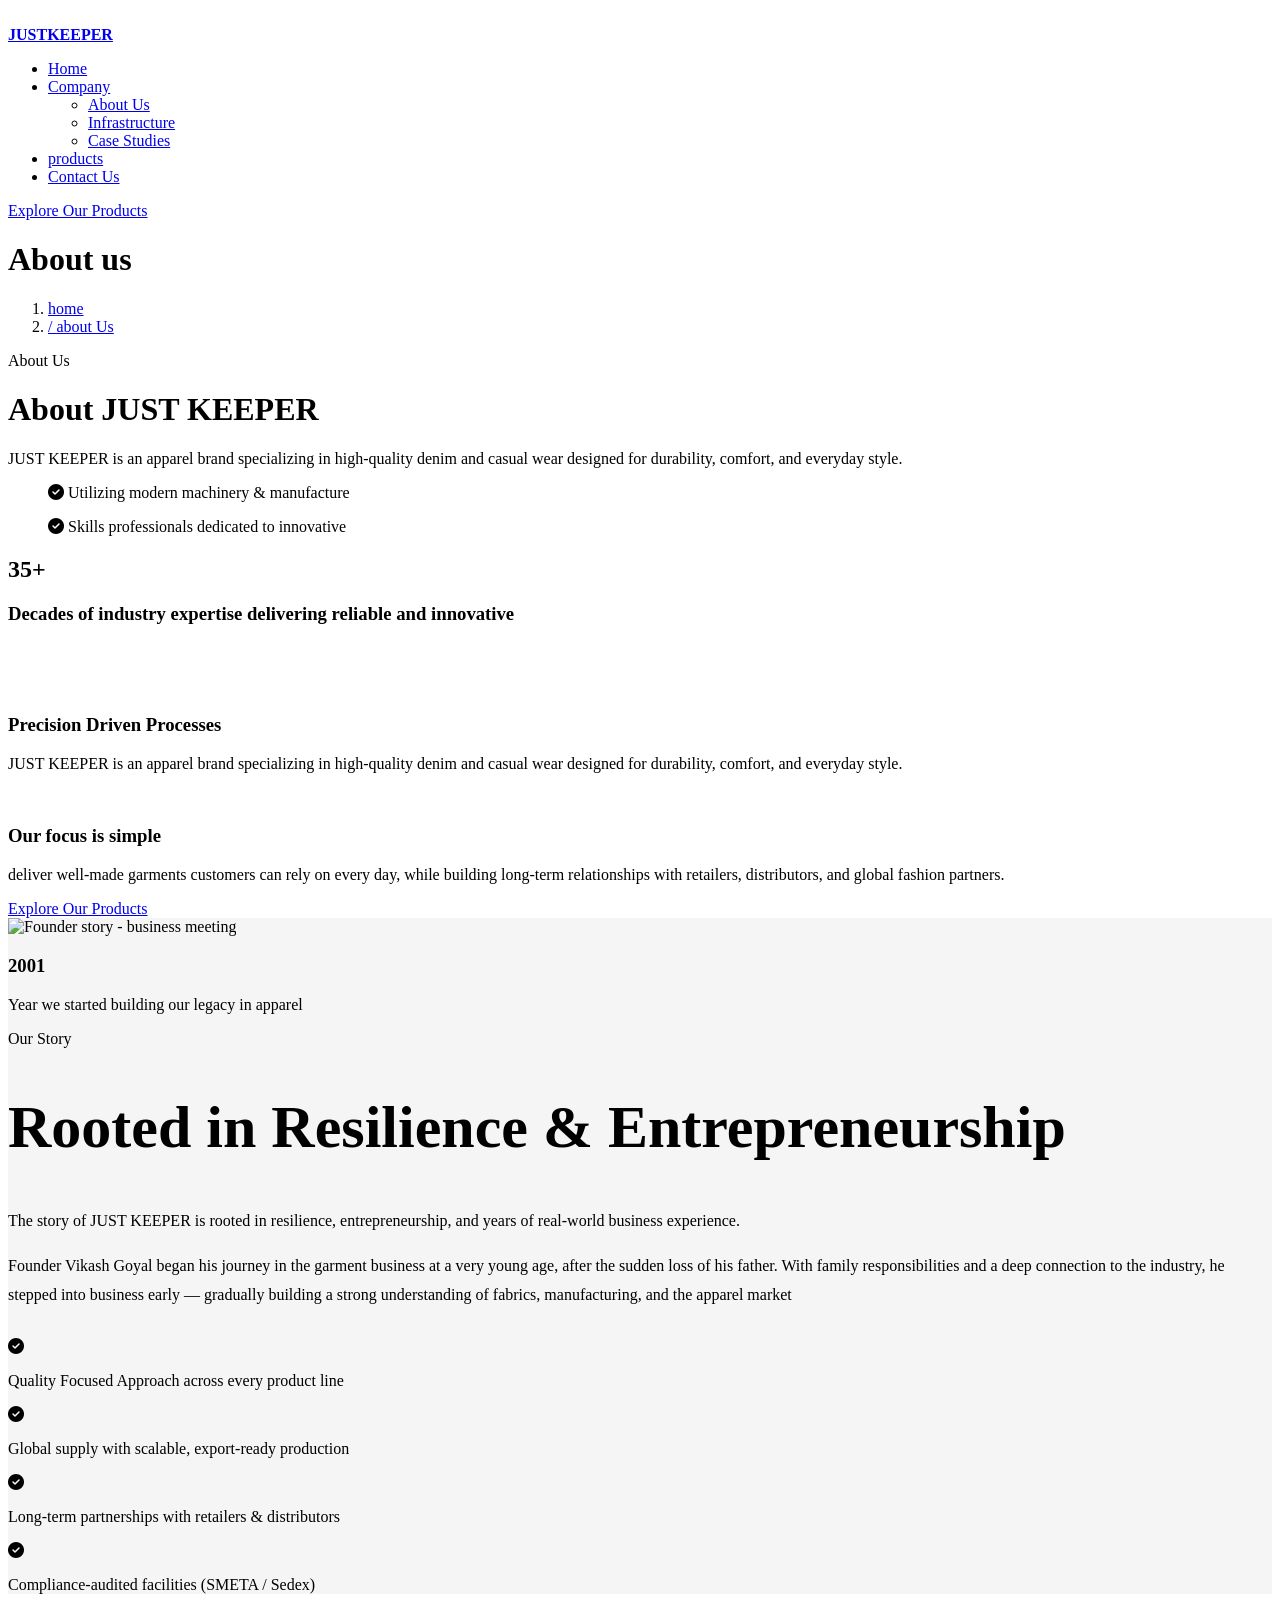
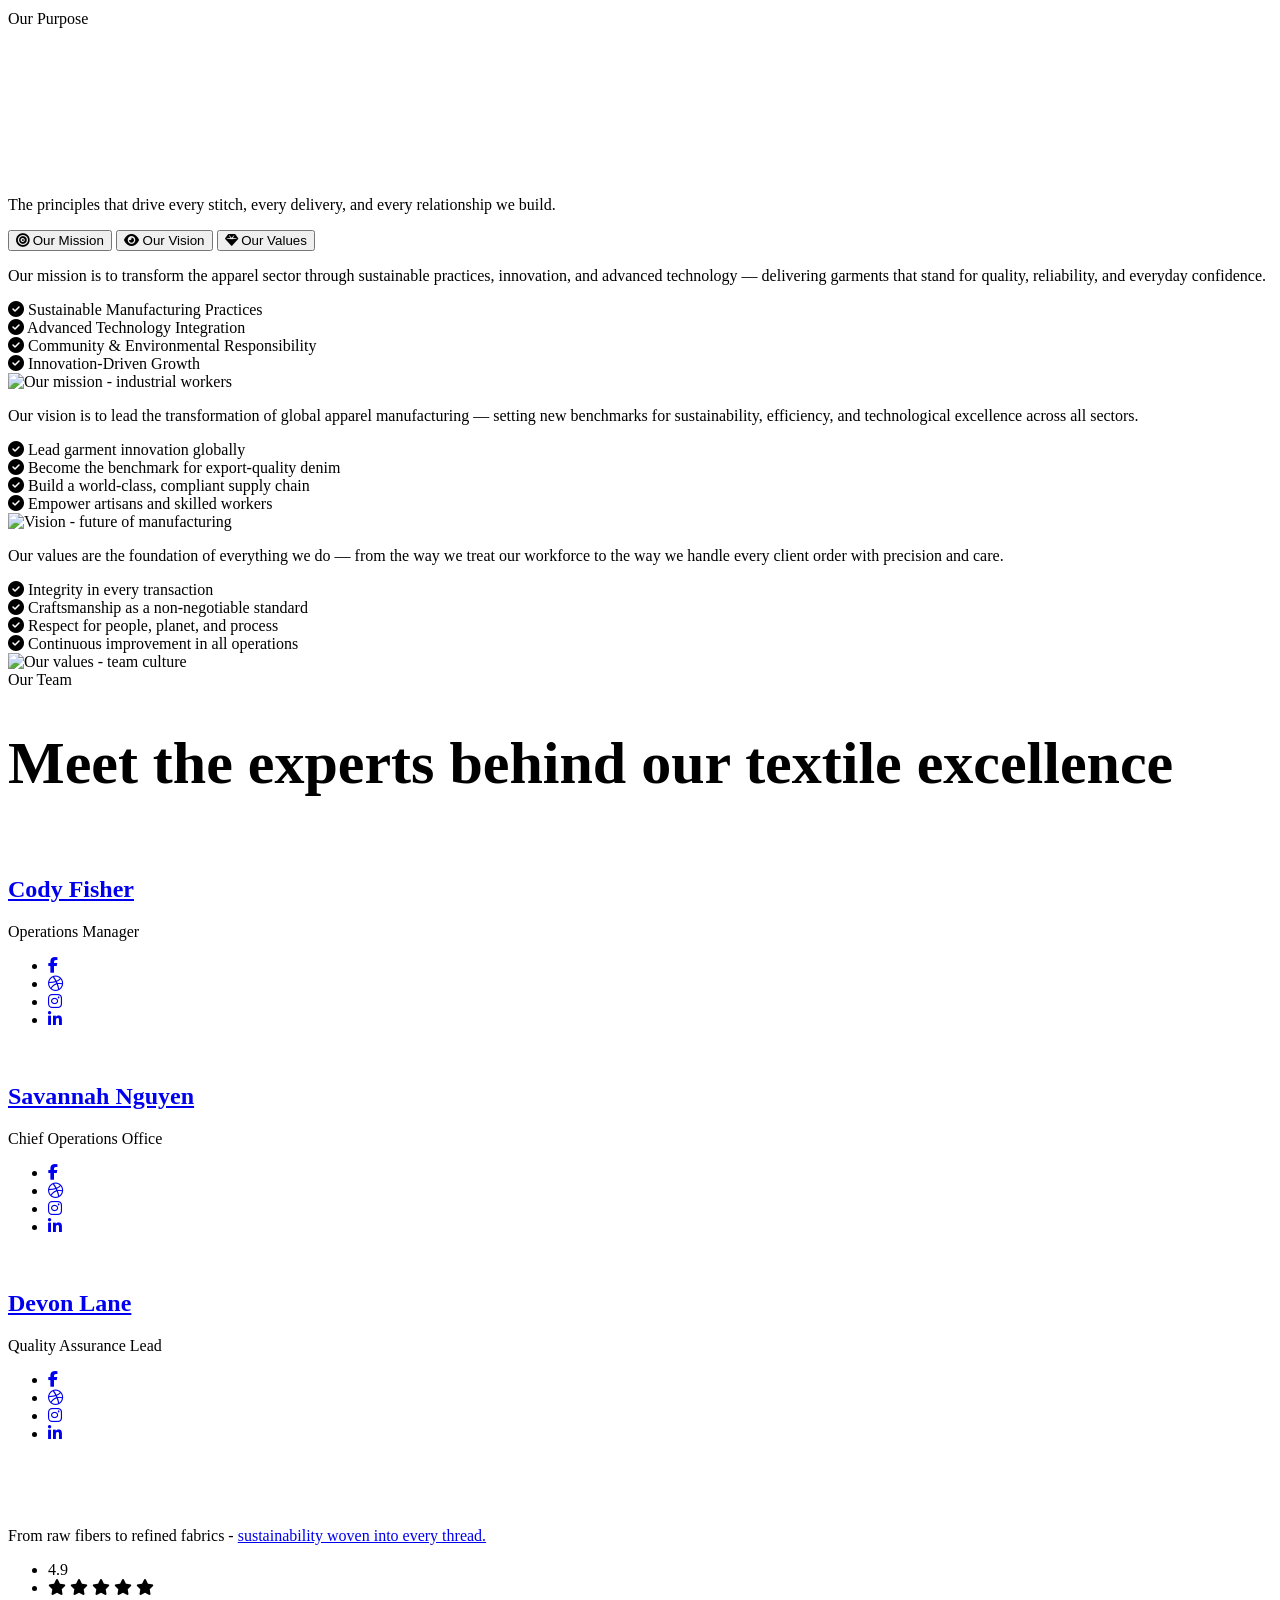
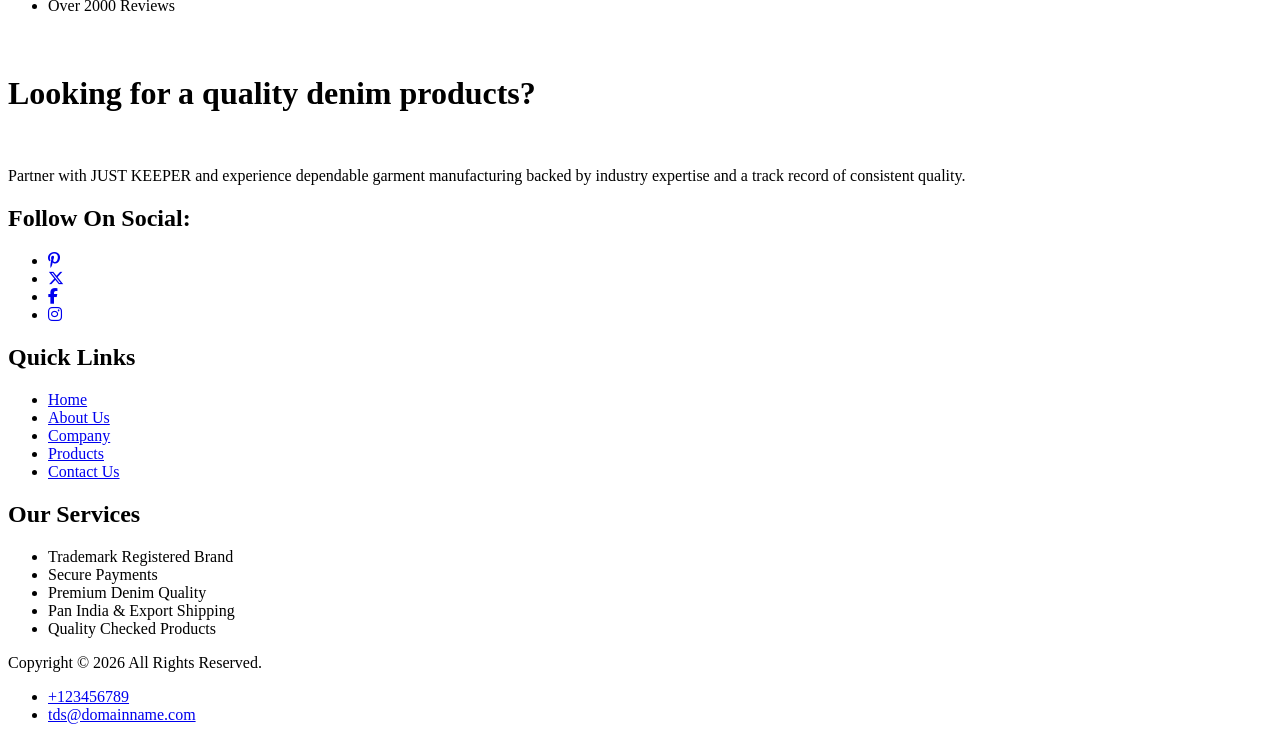
==== about.html @ b340dbbc "Add files via upload" ====
<!doctype html>
<html lang="zxx">
  <!-- Mirrored from html.awaikenthemes.com/yarnex/about.html by HTTrack Website Copier/3.x [XR&CO'2014], Sat, 06 Jun 2026 06:29:11 GMT -->
  <head>
    <!-- Meta -->
    <meta charset="utf-8" />
    <meta http-equiv="X-UA-Compatible" content="IE=edge" />
    <meta
      name="viewport"
      content="width=device-width, initial-scale=1.0, maximum-scale=1"
    />
    <meta name="description" content="" />
    <meta name="keywords" content="" />
    <meta name="author" content="Awaiken" />
    <!-- Page Title -->
    <title>Just Keeper - Clothing Manufracturing</title>
    <!-- Favicon Icon -->
    <link rel="shortcut icon" type="image/x-icon" href="images/favicon.png" />
    <!-- Google Fonts Css-->
    <link rel="preconnect" href="https://fonts.googleapis.com/" />
    <link rel="preconnect" href="https://fonts.gstatic.com/" crossorigin />
    <link
      href="https://fonts.googleapis.com/css2?family=Cal+Sans&amp;family=Poppins:ital,wght@0,100;0,200;0,300;0,400;0,500;0,600;0,700;0,800;0,900;1,100;1,200;1,300;1,400;1,500;1,600;1,700;1,800;1,900&amp;display=swap"
      rel="stylesheet"
    />
    <!-- Bootstrap Css -->
    <link href="css/bootstrap.min.css" rel="stylesheet" media="screen" />
    <!-- SlickNav Css -->
    <link href="css/slicknav.min.css" rel="stylesheet" />
    <!-- Swiper Css -->
    <link rel="stylesheet" href="css/swiper-bundle.min.css" />
    <!-- Font Awesome Icon Css-->
    <link href="css/all.min.css" rel="stylesheet" media="screen" />
    <!-- Animated Css -->
    <link href="css/animate.css" rel="stylesheet" />
    <!-- Magnific Popup Core Css File -->
    <link rel="stylesheet" href="css/magnific-popup.css" />
    <!-- Mouse Cursor Css File -->
    <link rel="stylesheet" href="css/mousecursor.css" />
    <!-- Main Custom Css -->
    <link href="css/custom.css" rel="stylesheet" media="screen" />

    <link
      rel="stylesheet"
      href="https://cdnjs.cloudflare.com/ajax/libs/font-awesome/6.5.1/css/all.min.css"
    />
  </head>
  <body>
    <!-- Preloader Start -->
    <div class="preloader">
      <div class="loading-container">
        <div class="loading"></div>
        <div id="loading-icon"><img src="images/loader.svg" alt="" /></div>
      </div>
    </div>
    <!-- Preloader End -->

    <!-- Header Start -->
    <header class="main-header">
      <div class="header-sticky">
        <nav class="navbar navbar-expand-lg">
          <div class="container">
            <a class="navbar-brand" href="index.html">
              <span class="text-white font-bold" style="font-weight: 600"
                >JUSTKEEPER</span
              >
            </a>

            <div class="collapse navbar-collapse main-menu">
              <div class="nav-menu-wrapper">
                <ul class="navbar-nav mr-auto" id="menu">
                  <li class="nav-item">
                    <a class="nav-link" href="index.html">Home</a>
                  </li>

                  <li class="nav-item submenu">
                    <a class="nav-link" href="#">Company</a>
                    <ul>
                      <li class="nav-item">
                        <a class="nav-link active" href="about.html"
                          >About Us</a
                        >
                      </li>
                      <li class="nav-item">
                        <a class="nav-link" href="infrastructure.html"
                          >Infrastructure</a
                        >
                      </li>
                      <li class="nav-item">
                        <a class="nav-link" href="case-studies.html"
                          >Case Studies</a
                        >
                      </li>
                    </ul>
                  </li>

                  <li class="nav-item">
                    <a class="nav-link" href="products.html">products</a>
                  </li>
                  <li class="nav-item">
                    <a class="nav-link" href="contact.html">Contact Us</a>
                  </li>
                </ul>
              </div>

              <div class="header-btn">
                <a href="contact.html" class="btn-slide-left-right"
                  >Explore Our Products</a
                >
              </div>
            </div>
            <div class="navbar-toggle"></div>
          </div>
        </nav>
        <div class="responsive-menu"></div>
      </div>
    </header>
    <!-- Header End -->

    <!-- Page Header Section Start -->
    <div class="page-header parallaxie">
      <div class="container">
        <div class="row">
          <div class="col-lg-12">
            <!-- Page Header Box Start -->
            <div class="page-header-box">
              <h1 class="text-anime-style-3" data-cursor="-opaque">About us</h1>
              <nav class="wow fadeInUp">
                <ol class="breadcrumb">
                  <li class="breadcrumb-item"><a href="index.html">home</a></li>
                  <li class="breadcrumb-item">
                    <a href="about.html"> / about Us</a>
                  </li>
                  <!-- <li class="breadcrumb-item " >about us</li> -->
                </ol>
              </nav>
            </div>
            <!-- Page Header Box End -->
          </div>
        </div>
      </div>
    </div>
    <!-- Page Header Section End -->

    <!-- About Us Section Start -->
    <div class="about-section">
      <div class="container">
        <div class="row section-row">
          <div class="col-lg-12">
            <!-- Section Title Start -->
            <div class="section-title section-title-center">
              <span
                class="section-sub-title wow fadeInUp"
                style="visibility: visible; animation-name: fadeInUp"
                >About Us</span
              >
              <h1 class="text-anime-style-3" data-cursor="-opaque">
                About JUST KEEPER
              </h1>
            </div>
            <!-- Section Title End -->
          </div>
        </div>

        <div class="row">
          <div class="col-lg-12">
            <!-- About Us Item List Start -->
            <div class="about-grid-wrapper">
              <!-- About Us Item Start -->
              <div class="about-left-col">
                <!-- About Us Item Content Start -->
                <div
                  class="about-text-block wow fadeInUp"
                  style="visibility: visible; animation-name: fadeInUp"
                >
                  <p>
                    JUST KEEPER is an apparel brand specializing in high-quality
                    denim and casual wear designed for durability, comfort, and
                    everyday style.
                  </p>
                  <ul>
                    <p>
                      <i class="fa-solid fa-circle-check abt-check-icon"></i>
                      Utilizing modern machinery &amp; manufacture
                    </p>
                    <p>
                      <i class="fa-solid fa-circle-check abt-check-icon"></i>
                      Skills professionals dedicated to innovative
                    </p>
                  </ul>
                </div>
                <!-- About Us Item Content End -->

                <!-- About Us Counter Box Start -->
                <div
                  class="about-stat-box wow fadeInUp"
                  data-wow-delay="0.2s"
                  style="
                    visibility: visible;
                    animation-delay: 0.2s;
                    animation-name: fadeInUp;
                  "
                >
                  <h2><span class="counter">35</span>+</h2>
                  <h3>
                    Decades of industry expertise delivering reliable and
                    innovative
                  </h3>
                </div>
                <!-- About Us Counter Box End -->
              </div>
              <!-- About Us Item End -->

              <!-- About Us Image Box Start -->
              <div
                class="about-media-box wow fadeInUp"
                style="visibility: visible; animation-name: fadeInUp"
              >
                <!-- About Us Image Start -->
                <div class="about-media-image">
                  <figure>
                    <img src="images/testimonial-image-5.jpg" alt="" />
                  </figure>
                </div>
                <!-- About Us Image End -->

                <!-- Watch Video Circle Start -->
                <!-- <div class="about-play-btn">
                                <a href="https://www.youtube.com/watch?v=Y-x0efG1seA" class="popup-video bg-effect" data-cursor-text="Play">
                                    <img src="images/watch-video-circle.svg" alt="">
                                </a>
                            </div> -->
                <!-- Watch Video Circle End -->
              </div>
              <!-- About Us Image Box End -->

              <!-- About Us Info Box Start -->
              <div class="about-right-col">
                <!-- About Us Info Item List Start -->
                <div class="about-features-list">
                  <!-- About Us Info Item Start -->
                  <div
                    class="about-feature-item wow fadeInUp"
                    style="visibility: visible; animation-name: fadeInUp"
                  >
                    <div class="icon-box">
                      <img
                        src="images/icon-why-choose-item-1-gold.svg"
                        alt=""
                      />
                    </div>
                    <div class="about-feature-content">
                      <h3>Precision Driven Processes</h3>
                      <p>
                        JUST KEEPER is an apparel brand specializing in
                        high-quality denim and casual wear designed for
                        durability, comfort, and everyday style.
                      </p>
                    </div>
                  </div>
                  <!-- About Us Info Item End -->

                  <!-- About Us Info Item Start -->
                  <div
                    class="about-feature-item wow fadeInUp"
                    data-wow-delay="0.2s"
                    style="
                      visibility: visible;
                      animation-delay: 0.2s;
                      animation-name: fadeInUp;
                    "
                  >
                    <div class="icon-box">
                      <img src="images/icon-achievement-4-prime.svg" alt="" />
                    </div>
                    <div class="about-feature-content">
                      <h3>Our focus is simple</h3>
                      <p>
                        deliver well-made garments customers can rely on every
                        day, while building long-term relationships with
                        retailers, distributors, and global fashion partners.
                      </p>
                    </div>
                  </div>
                  <!-- About Us Info Item End -->
                </div>
                <!-- About Us Info Item List End -->

                <!-- About Us Btn Start -->
                <div class="about-info-box-btn-prime">
                  <a href="about.html" class="btn-slide-left-right"
                    >Explore Our Products</a
                  >
                </div>
                <!-- About Us Btn End -->
              </div>
              <!-- About Us Info Box End -->
            </div>
            <!-- About Us Item List End -->
          </div>
        </div>
      </div>
    </div>

    <!-- About Us Section End -->
    <!-- ─── OUR STORY ─── -->
    <section class="abt-section" style="background: #f5f5f5">
      <div class="container">
        <div class="row align-items-center g-5">
          <div class="col-lg-5 abt-reveal">
            <div class="abt-story-image">
              <img
                src="https://images.unsplash.com/photo-1521737604893-d14cc237f11d?w=800&q=80"
                alt="Founder story - business meeting"
              />
              <div class="abt-story-badge">
                <h3>2001</h3>
                <p>Year we started building our legacy in apparel</p>
              </div>
            </div>
          </div>
          <div class="col-lg-7 abt-reveal abt-reveal-d2">
            <span class="abt-section-tag">Our Story</span>
            <!-- <h2 class="abt-section-title">Rooted in Resilience &amp; Entrepreneurship</h2> -->
            <h1
              class="text-anime-style-3"
              data-cursor="-opaque"
              style="font-size: 60px; line-height: 1em"
            >
              Rooted in Resilience &amp; Entrepreneurship
            </h1>
            <p
              style="
                font-size: 16px;
                color: var(--text-color);
                line-height: 1.8;
                margin-bottom: 12px;
                margin-top: 10px;
              "
            >
              The story of JUST KEEPER is rooted in resilience,
              entrepreneurship, and years of real-world business experience.
            </p>
            <p
              style="
                font-size: 16px;
                color: var(--text-color);
                line-height: 1.8;
                margin-bottom: 28px;
              "
            >
              Founder Vikash Goyal began his journey in the garment business at
              a very young age, after the sudden loss of his father. With family
              responsibilities and a deep connection to the industry, he stepped
              into business early — gradually building a strong understanding of
              fabrics, manufacturing, and the apparel market
            </p>
            <div class="row g-1">
              <div class="col-md-12">
                <div class="abt-check">
                  <i class="fa-solid fa-circle-check abt-check-icon"></i>
                  <p class="abt-check-text">
                    Quality Focused Approach across every product line
                  </p>
                </div>
              </div>
              <div class="col-md-12">
                <div class="abt-check">
                  <i class="fa-solid fa-circle-check abt-check-icon"></i>
                  <p class="abt-check-text">
                    Global supply with scalable, export-ready production
                  </p>
                </div>
              </div>
              <div class="col-md-12">
                <div class="abt-check">
                  <i class="fa-solid fa-circle-check abt-check-icon"></i>
                  <p class="abt-check-text">
                    Long-term partnerships with retailers &amp; distributors
                  </p>
                </div>
              </div>
              <div class="col-md-12">
                <div class="abt-check">
                  <i class="fa-solid fa-circle-check abt-check-icon"></i>
                  <p class="abt-check-text">
                    Compliance-audited facilities (SMETA / Sedex)
                  </p>
                </div>
              </div>
            </div>
          </div>
        </div>
      </div>
    </section>
    <!-- Our Approach Section Start -->

    <!-- <div class="oa-section">
    
        <div class="oa-hero">
            <div class="container">
             <div class="oa-hero-left">
                <div class="section-title">
                <span class="section-sub-title wow fadeInUp" style="visibility: visible; animation-name: fadeInUp; color: var(--white-color);
                    border-color: var(--dark-divider-color);">About Industries</span>
                </div>
                <div class="heroo-title" style="display: flex; justify-content: space-between;">
                    <h2 class="oa-hero-title">
                    Empowering sustainable
                    <strong>growth in industry</strong>
                    </h2>   
                    <div class="abt-industries" style="width: 500px;">
                    <p class="oa-hero-desc" >
                    We provide a wide range of services tailored to meet the unique needs of modern industries.From precision manufacturing and advanced automation to custom product design and efficient logistics.
                    </p>
                    <div class="about-info-box-btn-prime">
                            <a href="about.html" class="btn-slide-left-right">Explore Our Products</a>
                    </div>
                    </div>
                </div>
            </div>
            </div>
             </div>

  <div class="container">
  <div class="oa-tabs-wrap">
    <div class="oa-tab-nav" role="tablist">
      <button class="oa-tab-btn oa-active" data-tab="mission" role="tab" aria-selected="true">
        <svg class="oa-tab-icon" viewBox="0 0 40 40" fill="none" xmlns="http://www.w3.org/2000/svg">
          <path fill-rule="evenodd" clip-rule="evenodd" d="M38.1417 28.5714C38.694 28.5714 39.1417 29.0191 39.1417 29.5714V35.2857C39.1417 36.3087 38.7354 37.2898 38.012 38.0131C37.2887 38.7365 36.3076 39.1428 35.2846 39.1428H29.5703C29.018 39.1428 28.5703 38.6951 28.5703 38.1428C28.5703 37.5906 29.018 37.1428 29.5703 37.1428H35.2846C35.7771 37.1428 36.2495 36.9472 36.5978 36.5989C36.9461 36.2506 37.1417 35.7782 37.1417 35.2857V29.5714C37.1417 29.0191 37.5895 28.5714 38.1417 28.5714Z" fill="#333"/>
          <path fill-rule="evenodd" clip-rule="evenodd" d="M28.5703 1C28.5703 0.447715 29.018 0 29.5703 0H35.2846C36.3076 0 37.2887 0.406377 38.012 1.12973C38.7354 1.85309 39.1417 2.83416 39.1417 3.85714V9.57143C39.1417 10.1237 38.694 10.5714 38.1417 10.5714C37.5895 10.5714 37.1417 10.1237 37.1417 9.57143V3.85714C37.1417 3.3646 36.9461 2.89223 36.5978 2.54394C36.2495 2.19566 35.7771 2 35.2846 2H29.5703C29.018 2 28.5703 1.55228 28.5703 1Z" fill="#333"/>
          <path fill-rule="evenodd" clip-rule="evenodd" d="M3.85714 2C3.3646 2 2.89223 2.19566 2.54394 2.54394C2.19566 2.89223 2 3.3646 2 3.85714V9.57143C2 10.1237 1.55228 10.5714 1 10.5714C0.447715 10.5714 0 10.1237 0 9.57143V3.85714C0 2.83416 0.406376 1.85309 1.12973 1.12973C1.85309 0.406376 2.83416 0 3.85714 0H9.57143C10.1237 0 10.5714 0.447715 10.5714 1C10.5714 1.55228 10.1237 2 9.57143 2H3.85714Z" fill="#333"/>
          <path fill-rule="evenodd" clip-rule="evenodd" d="M1 28.5714C1.55228 28.5714 2 29.0191 2 29.5714V35.2857C2 35.7782 2.19566 36.2506 2.54394 36.5989C2.89223 36.9472 3.3646 37.1428 3.85714 37.1428H9.57143C10.1237 37.1428 10.5714 37.5906 10.5714 38.1428C10.5714 38.6951 10.1237 39.1428 9.57143 39.1428H3.85714C2.83416 39.1428 1.85309 38.7365 1.12973 38.0131C0.406377 37.2898 0 36.3087 0 35.2857V29.5714C0 29.0191 0.447715 28.5714 1 28.5714Z" fill="#333"/>
          <path fill-rule="evenodd" clip-rule="evenodd" d="M7.945 19.571C8.092 19.768 8.277 20.009 8.498 20.283C9.123 21.06 10.028 22.093 11.143 23.122C13.409 25.214 16.385 27.143 19.572 27.143C22.759 27.143 25.735 25.214 28.001 23.122C29.117 22.093 30.021 21.06 30.646 20.283C30.867 20.009 31.052 19.768 31.199 19.571C31.052 19.375 30.867 19.134 30.646 18.86C30.021 18.083 29.117 17.05 28.001 16.021C25.735 13.929 22.759 12 19.572 12C16.385 12 13.409 13.929 11.143 16.021C10.028 17.05 9.123 18.083 8.498 18.86C8.277 19.134 8.092 19.375 7.945 19.571ZM19.571 19.143C19.335 19.143 19.143 19.335 19.143 19.571C19.143 19.808 19.335 20 19.571 20C19.808 20 20 19.808 20 19.571C20 19.335 19.808 19.143 19.571 19.143ZM17.143 19.571C17.143 18.23 18.23 17.143 19.571 17.143C20.912 17.143 22 18.23 22 19.571C22 20.913 20.912 22 19.571 22C18.23 22 17.143 20.913 17.143 19.571Z" fill="#FF9900"/>
        </svg>
        <span style="font-size: 25px;">Our Mision</span>
      </button>
      <button class="oa-tab-btn" data-tab="vision" role="tab" aria-selected="false">
        <svg class="oa-tab-icon" viewBox="0 0 40 40" fill="none" xmlns="http://www.w3.org/2000/svg">
          <path fill-rule="evenodd" clip-rule="evenodd" d="M9.287 2.429C5.5 2.429 2.43 5.499 2.43 9.286C2.43 13.073 5.5 16.143 9.287 16.143C13.074 16.143 16.144 13.073 16.144 9.286C16.144 5.499 13.074 2.429 9.287 2.429ZM0.43 9.286C0.43 4.394 4.395 0.429 9.287 0.429C14.179 0.429 18.144 4.394 18.144 9.286C18.144 14.177 14.179 18.143 9.287 18.143C4.395 18.143 0.43 14.177 0.43 9.286Z" fill="#FF9900"/>
          <path fill-rule="evenodd" clip-rule="evenodd" d="M30.717 2.429C26.929 2.429 23.859 5.499 23.859 9.286C23.859 13.073 26.929 16.143 30.717 16.143C34.504 16.143 37.574 13.073 37.574 9.286C37.574 5.499 34.504 2.429 30.717 2.429ZM21.859 9.286C21.859 4.394 25.825 0.429 30.717 0.429C35.608 0.429 39.574 4.394 39.574 9.286C39.574 14.177 35.608 18.143 30.717 18.143C25.825 18.143 21.859 14.177 21.859 9.286Z" fill="#333"/>
          <path fill-rule="evenodd" clip-rule="evenodd" d="M9.287 23.857C5.5 23.857 2.43 26.927 2.43 30.714C2.43 34.501 5.5 37.571 9.287 37.571C13.074 37.571 16.144 34.501 16.144 30.714C16.144 26.927 13.074 23.857 9.287 23.857ZM0.43 30.714C0.43 25.823 4.395 21.857 9.287 21.857C14.179 21.857 18.144 25.823 18.144 30.714C18.144 35.606 14.179 39.571 9.287 39.571C4.395 39.571 0.43 35.606 0.43 30.714Z" fill="#333"/>
          <path fill-rule="evenodd" clip-rule="evenodd" d="M30.717 23.857C26.929 23.857 23.859 26.927 23.859 30.714C23.859 34.501 26.929 37.571 30.717 37.571C34.504 37.571 37.574 34.501 37.574 30.714C37.574 26.927 34.504 23.857 30.717 23.857ZM21.859 30.714C21.859 25.823 25.825 21.857 30.717 21.857C35.608 21.857 39.574 25.823 39.574 30.714C39.574 35.606 35.608 39.571 30.717 39.571C25.825 39.571 21.859 35.606 21.859 30.714Z" fill="#FF9900"/>
          
        </svg>
        <span style="font-size: 25px;">Our Vision</span>
      </button>
      <button class="oa-tab-btn" data-tab="value" role="tab" aria-selected="false">
        <svg class="oa-tab-icon" viewBox="0 0 40 34" fill="none" xmlns="http://www.w3.org/2000/svg">
          <path fill-rule="evenodd" clip-rule="evenodd" d="M9.572 0.4H30.4C31.064 0.418 31.687 0.585 32.247 0.888C32.804 1.189 33.282 1.617 33.644 2.136L38.845 9.337C39.359 10.064 39.616 10.943 39.575 11.833C39.534 12.724 39.196 13.574 38.616 14.251L23.029 32.208C22.671 32.662 22.215 33.03 21.696 33.284C21.168 33.543 20.588 33.677 20 33.677C19.412 33.677 18.831 33.543 18.303 33.284C17.784 33.03 17.329 32.662 16.971 32.208L1.383 14.251C0.803 13.574 0.466 12.724 0.424 11.833C0.383 10.943 0.64 10.064 1.155 9.337L6.355 2.136C6.717 1.617 7.196 1.189 7.753 0.888C8.312 0.585 8.936 0.418 9.572 0.4ZM0.486 12.172C0.486 11.619 0.934 11.172 1.486 11.172H38.515C39.067 11.172 39.515 11.619 39.515 12.172C39.515 12.724 39.067 13.172 38.515 13.172H1.486C0.934 13.172 0.486 12.724 0.486 12.172Z" fill="#FF9900"/>
        </svg>
        <span style="font-size: 25px;">Our Value</span>
      </button>
    </div>

    <div id="oa-panel-mission" class="oa-tab-panel oa-active">
      <div class="oa-panel-left">
        <div class="oa-orange-dot"></div>
        <p class="oa-panel-desc">Our mission is to transform the factory and industry sectors through sustainable practices, innovation, and advanced technology, fostering growth that benefits both business and the environment.</p>
        <ul class="oa-feature-list">
          <li>
            <svg class="oa-feat-icon" viewBox="0 0 24 24" fill="none"><path d="M23.878 10.284C23.838 10.004 23.634 9.776 23.361 9.704L22.166 9.389C21.92 8.429 21.54 7.514 21.033 6.659L21.657 5.59C21.799 5.346 21.781 5.04 21.612 4.814C21.271 4.358 20.892 3.921 20.485 3.514C20.08 3.108 19.642 2.729 19.186 2.387C18.96 2.218 18.654 2.2 18.41 2.343L17.341 2.967C16.486 2.459 15.571 2.08 14.61 1.834L14.296 0.639C14.224 0.365 13.995 0.162 13.716 0.122C12.588 -0.041 11.412 -0.041 10.284 0.122C10.005 0.162 9.776 0.365 9.704 0.639L9.39 1.834C8.429 2.08 7.514 2.459 6.659 2.967L5.59 2.343C5.346 2.201 5.04 2.218 4.814 2.387C4.358 2.729 3.921 3.108 3.515 3.514C3.108 3.921 2.729 4.358 2.388 4.814C2.219 5.04 2.201 5.346 2.343 5.59L2.967 6.659C2.46 7.514 2.08 8.429 1.834 9.389L0.639 9.704C0.366 9.776 0.162 10.004 0.122 10.284C0.041 10.848 0 11.426 0 12C0 12.574 0.041 13.151 0.122 13.715C0.162 13.995 0.366 14.224 0.639 14.296L1.834 14.61C2.08 15.57 2.46 16.486 2.967 17.341L2.343 18.41C2.201 18.654 2.219 18.959 2.388 19.186C2.729 19.641 3.108 20.078 3.515 20.485C3.921 20.891 4.358 21.27 4.814 21.612C5.041 21.781 5.346 21.799 5.59 21.657L6.659 21.033C7.514 21.54 8.429 21.92 9.39 22.166L9.704 23.361C9.776 23.634 10.005 23.838 10.284 23.878C10.848 23.959 11.426 24 12 24C12.574 24 13.152 23.959 13.716 23.878C13.996 23.838 14.224 23.634 14.296 23.361L14.61 22.166C15.571 21.92 16.486 21.54 17.341 21.033L18.41 21.657C18.654 21.799 18.96 21.781 19.186 21.612C19.642 21.27 20.08 20.891 20.485 20.485C20.892 20.078 21.271 19.641 21.612 19.186C21.781 18.959 21.799 18.654 21.657 18.41L21.033 17.341C21.54 16.486 21.92 15.57 22.166 14.61L23.361 14.296C23.634 14.224 23.838 13.995 23.878 13.715C23.959 13.151 24 12.574 24 12C24 11.426 23.959 10.848 23.878 10.284ZM12 19.481C7.875 19.481 4.519 16.125 4.519 12C4.519 7.875 7.875 4.519 12 4.519C16.125 4.519 19.481 7.875 19.481 12C19.481 16.125 16.125 19.481 12 19.481Z" fill="#FF9900"/><path d="M12 5.925C8.651 5.925 5.926 8.65 5.926 12C5.926 15.35 8.651 18.075 12 18.075C15.35 18.075 18.076 15.35 18.076 12C18.076 8.65 15.35 5.925 12 5.925ZM15.511 10.991L11.745 14.756C11.613 14.888 11.434 14.962 11.248 14.962C11.061 14.962 10.882 14.888 10.751 14.756L8.868 12.874C8.593 12.599 8.593 12.154 8.868 11.879C9.142 11.605 9.587 11.605 9.862 11.879L11.248 13.265L14.516 9.996C14.791 9.722 15.236 9.722 15.511 9.996C15.785 10.271 15.785 10.716 15.511 10.991Z" fill="#FF9900"/></svg>
            Sustainable Manufacturing Practices
          </li>
          <li>
            <svg class="oa-feat-icon" viewBox="0 0 24 24" fill="none"><path d="M23.878 10.284C23.838 10.004 23.634 9.776 23.361 9.704L22.166 9.389C21.92 8.429 21.54 7.514 21.033 6.659L21.657 5.59C21.799 5.346 21.781 5.04 21.612 4.814C21.271 4.358 20.892 3.921 20.485 3.514C20.08 3.108 19.642 2.729 19.186 2.387C18.96 2.218 18.654 2.2 18.41 2.343L17.341 2.967C16.486 2.459 15.571 2.08 14.61 1.834L14.296 0.639C14.224 0.365 13.995 0.162 13.716 0.122C12.588 -0.041 11.412 -0.041 10.284 0.122C10.005 0.162 9.776 0.365 9.704 0.639L9.39 1.834C8.429 2.08 7.514 2.459 6.659 2.967L5.59 2.343C5.346 2.201 5.04 2.218 4.814 2.387C4.358 2.729 3.921 3.108 3.515 3.514C3.108 3.921 2.729 4.358 2.388 4.814C2.219 5.04 2.201 5.346 2.343 5.59L2.967 6.659C2.46 7.514 2.08 8.429 1.834 9.389L0.639 9.704C0.366 9.776 0.162 10.004 0.122 10.284C0.041 10.848 0 11.426 0 12C0 12.574 0.041 13.151 0.122 13.715C0.162 13.995 0.366 14.224 0.639 14.296L1.834 14.61C2.08 15.57 2.46 16.486 2.967 17.341L2.343 18.41C2.201 18.654 2.219 18.959 2.388 19.186C2.729 19.641 3.108 20.078 3.515 20.485C3.921 20.891 4.358 21.27 4.814 21.612C5.041 21.781 5.346 21.799 5.59 21.657L6.659 21.033C7.514 21.54 8.429 21.92 9.39 22.166L9.704 23.361C9.776 23.634 10.005 23.838 10.284 23.878C10.848 23.959 11.426 24 12 24C12.574 24 13.152 23.959 13.716 23.878C13.996 23.838 14.224 23.634 14.296 23.361L14.61 22.166C15.571 21.92 16.486 21.54 17.341 21.033L18.41 21.657C18.654 21.799 18.96 21.781 19.186 21.612C19.642 21.27 20.08 20.891 20.485 20.485C20.892 20.078 21.271 19.641 21.612 19.186C21.781 18.959 21.799 18.654 21.657 18.41L21.033 17.341C21.54 16.486 21.92 15.57 22.166 14.61L23.361 14.296C23.634 14.224 23.838 13.995 23.878 13.715C23.959 13.151 24 12.574 24 12C24 11.426 23.959 10.848 23.878 10.284ZM12 19.481C7.875 19.481 4.519 16.125 4.519 12C4.519 7.875 7.875 4.519 12 4.519C16.125 4.519 19.481 7.875 19.481 12C19.481 16.125 16.125 19.481 12 19.481Z" fill="#FF9900"/><path d="M12 5.925C8.651 5.925 5.926 8.65 5.926 12C5.926 15.35 8.651 18.075 12 18.075C15.35 18.075 18.076 15.35 18.076 12C18.076 8.65 15.35 5.925 12 5.925ZM15.511 10.991L11.745 14.756C11.613 14.888 11.434 14.962 11.248 14.962C11.061 14.962 10.882 14.888 10.751 14.756L8.868 12.874C8.593 12.599 8.593 12.154 8.868 11.879C9.142 11.605 9.587 11.605 9.862 11.879L11.248 13.265L14.516 9.996C14.791 9.722 15.236 9.722 15.511 9.996C15.785 10.271 15.785 10.716 15.511 10.991Z" fill="#FF9900"/></svg>
            Advanced Technology Integration
          </li>
          <li>
            <svg class="oa-feat-icon" viewBox="0 0 24 24" fill="none"><path d="M23.878 10.284C23.838 10.004 23.634 9.776 23.361 9.704L22.166 9.389C21.92 8.429 21.54 7.514 21.033 6.659L21.657 5.59C21.799 5.346 21.781 5.04 21.612 4.814C21.271 4.358 20.892 3.921 20.485 3.514C20.08 3.108 19.642 2.729 19.186 2.387C18.96 2.218 18.654 2.2 18.41 2.343L17.341 2.967C16.486 2.459 15.571 2.08 14.61 1.834L14.296 0.639C14.224 0.365 13.995 0.162 13.716 0.122C12.588 -0.041 11.412 -0.041 10.284 0.122C10.005 0.162 9.776 0.365 9.704 0.639L9.39 1.834C8.429 2.08 7.514 2.459 6.659 2.967L5.59 2.343C5.346 2.201 5.04 2.218 4.814 2.387C4.358 2.729 3.921 3.108 3.515 3.514C3.108 3.921 2.729 4.358 2.388 4.814C2.219 5.04 2.201 5.346 2.343 5.59L2.967 6.659C2.46 7.514 2.08 8.429 1.834 9.389L0.639 9.704C0.366 9.776 0.162 10.004 0.122 10.284C0.041 10.848 0 11.426 0 12C0 12.574 0.041 13.151 0.122 13.715C0.162 13.995 0.366 14.224 0.639 14.296L1.834 14.61C2.08 15.57 2.46 16.486 2.967 17.341L2.343 18.41C2.201 18.654 2.219 18.959 2.388 19.186C2.729 19.641 3.108 20.078 3.515 20.485C3.921 20.891 4.358 21.27 4.814 21.612C5.041 21.781 5.346 21.799 5.59 21.657L6.659 21.033C7.514 21.54 8.429 21.92 9.39 22.166L9.704 23.361C9.776 23.634 10.005 23.838 10.284 23.878C10.848 23.959 11.426 24 12 24C12.574 24 13.152 23.959 13.716 23.878C13.996 23.838 14.224 23.634 14.296 23.361L14.61 22.166C15.571 21.92 16.486 21.54 17.341 21.033L18.41 21.657C18.654 21.799 18.96 21.781 19.186 21.612C19.642 21.27 20.08 20.891 20.485 20.485C20.892 20.078 21.271 19.641 21.612 19.186C21.781 18.959 21.799 18.654 21.657 18.41L21.033 17.341C21.54 16.486 21.92 15.57 22.166 14.61L23.361 14.296C23.634 14.224 23.838 13.995 23.878 13.715C23.959 13.151 24 12.574 24 12C24 11.426 23.959 10.848 23.878 10.284ZM12 19.481C7.875 19.481 4.519 16.125 4.519 12C4.519 7.875 7.875 4.519 12 4.519C16.125 4.519 19.481 7.875 19.481 12C19.481 16.125 16.125 19.481 12 19.481Z" fill="#FF9900"/><path d="M12 5.925C8.651 5.925 5.926 8.65 5.926 12C5.926 15.35 8.651 18.075 12 18.075C15.35 18.075 18.076 15.35 18.076 12C18.076 8.65 15.35 5.925 12 5.925ZM15.511 10.991L11.745 14.756C11.613 14.888 11.434 14.962 11.248 14.962C11.061 14.962 10.882 14.888 10.751 14.756L8.868 12.874C8.593 12.599 8.593 12.154 8.868 11.879C9.142 11.605 9.587 11.605 9.862 11.879L11.248 13.265L14.516 9.996C14.791 9.722 15.236 9.722 15.511 9.996C15.785 10.271 15.785 10.716 15.511 10.991Z" fill="#FF9900"/></svg>
            Community and Environmental Responsibility
          </li>
          <li>
            <svg class="oa-feat-icon" viewBox="0 0 24 24" fill="none"><path d="M23.878 10.284C23.838 10.004 23.634 9.776 23.361 9.704L22.166 9.389C21.92 8.429 21.54 7.514 21.033 6.659L21.657 5.59C21.799 5.346 21.781 5.04 21.612 4.814C21.271 4.358 20.892 3.921 20.485 3.514C20.08 3.108 19.642 2.729 19.186 2.387C18.96 2.218 18.654 2.2 18.41 2.343L17.341 2.967C16.486 2.459 15.571 2.08 14.61 1.834L14.296 0.639C14.224 0.365 13.995 0.162 13.716 0.122C12.588 -0.041 11.412 -0.041 10.284 0.122C10.005 0.162 9.776 0.365 9.704 0.639L9.39 1.834C8.429 2.08 7.514 2.459 6.659 2.967L5.59 2.343C5.346 2.201 5.04 2.218 4.814 2.387C4.358 2.729 3.921 3.108 3.515 3.514C3.108 3.921 2.729 4.358 2.388 4.814C2.219 5.04 2.201 5.346 2.343 5.59L2.967 6.659C2.46 7.514 2.08 8.429 1.834 9.389L0.639 9.704C0.366 9.776 0.162 10.004 0.122 10.284C0.041 10.848 0 11.426 0 12C0 12.574 0.041 13.151 0.122 13.715C0.162 13.995 0.366 14.224 0.639 14.296L1.834 14.61C2.08 15.57 2.46 16.486 2.967 17.341L2.343 18.41C2.201 18.654 2.219 18.959 2.388 19.186C2.729 19.641 3.108 20.078 3.515 20.485C3.921 20.891 4.358 21.27 4.814 21.612C5.041 21.781 5.346 21.799 5.59 21.657L6.659 21.033C7.514 21.54 8.429 21.92 9.39 22.166L9.704 23.361C9.776 23.634 10.005 23.838 10.284 23.878C10.848 23.959 11.426 24 12 24C12.574 24 13.152 23.959 13.716 23.878C13.996 23.838 14.224 23.634 14.296 23.361L14.61 22.166C15.571 21.92 16.486 21.54 17.341 21.033L18.41 21.657C18.654 21.799 18.96 21.781 19.186 21.612C19.642 21.27 20.08 20.891 20.485 20.485C20.892 20.078 21.271 19.641 21.612 19.186C21.781 18.959 21.799 18.654 21.657 18.41L21.033 17.341C21.54 16.486 21.92 15.57 22.166 14.61L23.361 14.296C23.634 14.224 23.838 13.995 23.878 13.715C23.959 13.151 24 12.574 24 12C24 11.426 23.959 10.848 23.878 10.284ZM12 19.481C7.875 19.481 4.519 16.125 4.519 12C4.519 7.875 7.875 4.519 12 4.519C16.125 4.519 19.481 7.875 19.481 12C19.481 16.125 16.125 19.481 12 19.481Z" fill="#FF9900"/><path d="M12 5.925C8.651 5.925 5.926 8.65 5.926 12C5.926 15.35 8.651 18.075 12 18.075C15.35 18.075 18.076 15.35 18.076 12C18.076 8.65 15.35 5.925 12 5.925ZM15.511 10.991L11.745 14.756C11.613 14.888 11.434 14.962 11.248 14.962C11.061 14.962 10.882 14.888 10.751 14.756L8.868 12.874C8.593 12.599 8.593 12.154 8.868 11.879C9.142 11.605 9.587 11.605 9.862 11.879L11.248 13.265L14.516 9.996C14.791 9.722 15.236 9.722 15.511 9.996C15.785 10.271 15.785 10.716 15.511 10.991Z" fill="#FF9900"/></svg>
            Innovation-Driven Growth
          </li>
        </ul>
      </div>
      <div class="oa-panel-right">
        <img class="oa-panel-img" src="https://demo.awaikenthemes.com/toplax/wp-content/uploads/2024/11/mission-image.jpg" alt="Our mission — industrial worker with robotic arm">
      </div>
    </div>

    <div id="oa-panel-vision" class="oa-tab-panel">
      <div class="oa-panel-left">
        <div class="oa-orange-dot"></div>
        <p class="oa-panel-desc">Our vision is to lead the transformation of global industry through cutting-edge innovation, setting new benchmarks for sustainability, efficiency, and technological excellence across all sectors.</p>
        <ul class="oa-feature-list">
          <li><svg class="oa-feat-icon" viewBox="0 0 24 24" fill="none"><path d="M23.878 10.284C23.838 10.004 23.634 9.776 23.361 9.704L22.166 9.389C21.92 8.429 21.54 7.514 21.033 6.659L21.657 5.59C21.799 5.346 21.781 5.04 21.612 4.814C21.271 4.358 20.892 3.921 20.485 3.514C20.08 3.108 19.642 2.729 19.186 2.387C18.96 2.218 18.654 2.2 18.41 2.343L17.341 2.967C16.486 2.459 15.571 2.08 14.61 1.834L14.296 0.639C14.224 0.365 13.995 0.162 13.716 0.122C12.588 -0.041 11.412 -0.041 10.284 0.122C10.005 0.162 9.776 0.365 9.704 0.639L9.39 1.834C8.429 2.08 7.514 2.459 6.659 2.967L5.59 2.343C5.346 2.201 5.04 2.218 4.814 2.387C4.358 2.729 3.921 3.108 3.515 3.514C3.108 3.921 2.729 4.358 2.388 4.814C2.219 5.04 2.201 5.346 2.343 5.59L2.967 6.659C2.46 7.514 2.08 8.429 1.834 9.389L0.639 9.704C0.366 9.776 0.162 10.004 0.122 10.284C0.041 10.848 0 11.426 0 12C0 12.574 0.041 13.151 0.122 13.715C0.162 13.995 0.366 14.224 0.639 14.296L1.834 14.61C2.08 15.57 2.46 16.486 2.967 17.341L2.343 18.41C2.201 18.654 2.219 18.959 2.388 19.186C2.729 19.641 3.108 20.078 3.515 20.485C3.921 20.891 4.358 21.27 4.814 21.612C5.041 21.781 5.346 21.799 5.59 21.657L6.659 21.033C7.514 21.54 8.429 21.92 9.39 22.166L9.704 23.361C9.776 23.634 10.005 23.838 10.284 23.878C10.848 23.959 11.426 24 12 24C12.574 24 13.152 23.959 13.716 23.878C13.996 23.838 14.224 23.634 14.296 23.361L14.61 22.166C15.571 21.92 16.486 21.54 17.341 21.033L18.41 21.657C18.654 21.799 18.96 21.781 19.186 21.612C19.642 21.27 20.08 20.891 20.485 20.485C20.892 20.078 21.271 19.641 21.612 19.186C21.781 18.959 21.799 18.654 21.657 18.41L21.033 17.341C21.54 16.486 21.92 15.57 22.166 14.61L23.361 14.296C23.634 14.224 23.838 13.995 23.878 13.715C23.959 13.151 24 12.574 24 12C24 11.426 23.959 10.848 23.878 10.284ZM12 19.481C7.875 19.481 4.519 16.125 4.519 12C4.519 7.875 7.875 4.519 12 4.519C16.125 4.519 19.481 7.875 19.481 12C19.481 16.125 16.125 19.481 12 19.481Z" fill="#FF9900"/><path d="M12 5.925C8.651 5.925 5.926 8.65 5.926 12C5.926 15.35 8.651 18.075 12 18.075C15.35 18.075 18.076 15.35 18.076 12C18.076 8.65 15.35 5.925 12 5.925ZM15.511 10.991L11.745 14.756C11.613 14.888 11.434 14.962 11.248 14.962C11.061 14.962 10.882 14.888 10.751 14.756L8.868 12.874C8.593 12.599 8.593 12.154 8.868 11.879C9.142 11.605 9.587 11.605 9.862 11.879L11.248 13.265L14.516 9.996C14.791 9.722 15.236 9.722 15.511 9.996C15.785 10.271 15.785 10.716 15.511 10.991Z" fill="#FF9900"/></svg>Sustainable Manufacturing Practices</li>
          <li><svg class="oa-feat-icon" viewBox="0 0 24 24" fill="none"><path d="M23.878 10.284C23.838 10.004 23.634 9.776 23.361 9.704L22.166 9.389C21.92 8.429 21.54 7.514 21.033 6.659L21.657 5.59C21.799 5.346 21.781 5.04 21.612 4.814C21.271 4.358 20.892 3.921 20.485 3.514C20.08 3.108 19.642 2.729 19.186 2.387C18.96 2.218 18.654 2.2 18.41 2.343L17.341 2.967C16.486 2.459 15.571 2.08 14.61 1.834L14.296 0.639C14.224 0.365 13.995 0.162 13.716 0.122C12.588 -0.041 11.412 -0.041 10.284 0.122C10.005 0.162 9.776 0.365 9.704 0.639L9.39 1.834C8.429 2.08 7.514 2.459 6.659 2.967L5.59 2.343C5.346 2.201 5.04 2.218 4.814 2.387C4.358 2.729 3.921 3.108 3.515 3.514C3.108 3.921 2.729 4.358 2.388 4.814C2.219 5.04 2.201 5.346 2.343 5.59L2.967 6.659C2.46 7.514 2.08 8.429 1.834 9.389L0.639 9.704C0.366 9.776 0.162 10.004 0.122 10.284C0.041 10.848 0 11.426 0 12C0 12.574 0.041 13.151 0.122 13.715C0.162 13.995 0.366 14.224 0.639 14.296L1.834 14.61C2.08 15.57 2.46 16.486 2.967 17.341L2.343 18.41C2.201 18.654 2.219 18.959 2.388 19.186C2.729 19.641 3.108 20.078 3.515 20.485C3.921 20.891 4.358 21.27 4.814 21.612C5.041 21.781 5.346 21.799 5.59 21.657L6.659 21.033C7.514 21.54 8.429 21.92 9.39 22.166L9.704 23.361C9.776 23.634 10.005 23.838 10.284 23.878C10.848 23.959 11.426 24 12 24C12.574 24 13.152 23.959 13.716 23.878C13.996 23.838 14.224 23.634 14.296 23.361L14.61 22.166C15.571 21.92 16.486 21.54 17.341 21.033L18.41 21.657C18.654 21.799 18.96 21.781 19.186 21.612C19.642 21.27 20.08 20.891 20.485 20.485C20.892 20.078 21.271 19.641 21.612 19.186C21.781 18.959 21.799 18.654 21.657 18.41L21.033 17.341C21.54 16.486 21.92 15.57 22.166 14.61L23.361 14.296C23.634 14.224 23.838 13.995 23.878 13.715C23.959 13.151 24 12.574 24 12C24 11.426 23.959 10.848 23.878 10.284ZM12 19.481C7.875 19.481 4.519 16.125 4.519 12C4.519 7.875 7.875 4.519 12 4.519C16.125 4.519 19.481 7.875 19.481 12C19.481 16.125 16.125 19.481 12 19.481Z" fill="#FF9900"/><path d="M12 5.925C8.651 5.925 5.926 8.65 5.926 12C5.926 15.35 8.651 18.075 12 18.075C15.35 18.075 18.076 15.35 18.076 12C18.076 8.65 15.35 5.925 12 5.925ZM15.511 10.991L11.745 14.756C11.613 14.888 11.434 14.962 11.248 14.962C11.061 14.962 10.882 14.888 10.751 14.756L8.868 12.874C8.593 12.599 8.593 12.154 8.868 11.879C9.142 11.605 9.587 11.605 9.862 11.879L11.248 13.265L14.516 9.996C14.791 9.722 15.236 9.722 15.511 9.996C15.785 10.271 15.785 10.716 15.511 10.991Z" fill="#FF9900"/></svg>Advanced Technology Integration</li>
          <li><svg class="oa-feat-icon" viewBox="0 0 24 24" fill="none"><path d="M23.878 10.284C23.838 10.004 23.634 9.776 23.361 9.704L22.166 9.389C21.92 8.429 21.54 7.514 21.033 6.659L21.657 5.59C21.799 5.346 21.781 5.04 21.612 4.814C21.271 4.358 20.892 3.921 20.485 3.514C20.08 3.108 19.642 2.729 19.186 2.387C18.96 2.218 18.654 2.2 18.41 2.343L17.341 2.967C16.486 2.459 15.571 2.08 14.61 1.834L14.296 0.639C14.224 0.365 13.995 0.162 13.716 0.122C12.588 -0.041 11.412 -0.041 10.284 0.122C10.005 0.162 9.776 0.365 9.704 0.639L9.39 1.834C8.429 2.08 7.514 2.459 6.659 2.967L5.59 2.343C5.346 2.201 5.04 2.218 4.814 2.387C4.358 2.729 3.921 3.108 3.515 3.514C3.108 3.921 2.729 4.358 2.388 4.814C2.219 5.04 2.201 5.346 2.343 5.59L2.967 6.659C2.46 7.514 2.08 8.429 1.834 9.389L0.639 9.704C0.366 9.776 0.162 10.004 0.122 10.284C0.041 10.848 0 11.426 0 12C0 12.574 0.041 13.151 0.122 13.715C0.162 13.995 0.366 14.224 0.639 14.296L1.834 14.61C2.08 15.57 2.46 16.486 2.967 17.341L2.343 18.41C2.201 18.654 2.219 18.959 2.388 19.186C2.729 19.641 3.108 20.078 3.515 20.485C3.921 20.891 4.358 21.27 4.814 21.612C5.041 21.781 5.346 21.799 5.59 21.657L6.659 21.033C7.514 21.54 8.429 21.92 9.39 22.166L9.704 23.361C9.776 23.634 10.005 23.838 10.284 23.878C10.848 23.959 11.426 24 12 24C12.574 24 13.152 23.959 13.716 23.878C13.996 23.838 14.224 23.634 14.296 23.361L14.61 22.166C15.571 21.92 16.486 21.54 17.341 21.033L18.41 21.657C18.654 21.799 18.96 21.781 19.186 21.612C19.642 21.27 20.08 20.891 20.485 20.485C20.892 20.078 21.271 19.641 21.612 19.186C21.781 18.959 21.799 18.654 21.657 18.41L21.033 17.341C21.54 16.486 21.92 15.57 22.166 14.61L23.361 14.296C23.634 14.224 23.838 13.995 23.878 13.715C23.959 13.151 24 12.574 24 12C24 11.426 23.959 10.848 23.878 10.284ZM12 19.481C7.875 19.481 4.519 16.125 4.519 12C4.519 7.875 7.875 4.519 12 4.519C16.125 4.519 19.481 7.875 19.481 12C19.481 16.125 16.125 19.481 12 19.481Z" fill="#FF9900"/><path d="M12 5.925C8.651 5.925 5.926 8.65 5.926 12C5.926 15.35 8.651 18.075 12 18.075C15.35 18.075 18.076 15.35 18.076 12C18.076 8.65 15.35 5.925 12 5.925ZM15.511 10.991L11.745 14.756C11.613 14.888 11.434 14.962 11.248 14.962C11.061 14.962 10.882 14.888 10.751 14.756L8.868 12.874C8.593 12.599 8.593 12.154 8.868 11.879C9.142 11.605 9.587 11.605 9.862 11.879L11.248 13.265L14.516 9.996C14.791 9.722 15.236 9.722 15.511 9.996C15.785 10.271 15.785 10.716 15.511 10.991Z" fill="#FF9900"/></svg>Community and Environmental Responsibility</li>
          <li><svg class="oa-feat-icon" viewBox="0 0 24 24" fill="none"><path d="M23.878 10.284C23.838 10.004 23.634 9.776 23.361 9.704L22.166 9.389C21.92 8.429 21.54 7.514 21.033 6.659L21.657 5.59C21.799 5.346 21.781 5.04 21.612 4.814C21.271 4.358 20.892 3.921 20.485 3.514C20.08 3.108 19.642 2.729 19.186 2.387C18.96 2.218 18.654 2.2 18.41 2.343L17.341 2.967C16.486 2.459 15.571 2.08 14.61 1.834L14.296 0.639C14.224 0.365 13.995 0.162 13.716 0.122C12.588 -0.041 11.412 -0.041 10.284 0.122C10.005 0.162 9.776 0.365 9.704 0.639L9.39 1.834C8.429 2.08 7.514 2.459 6.659 2.967L5.59 2.343C5.346 2.201 5.04 2.218 4.814 2.387C4.358 2.729 3.921 3.108 3.515 3.514C3.108 3.921 2.729 4.358 2.388 4.814C2.219 5.04 2.201 5.346 2.343 5.59L2.967 6.659C2.46 7.514 2.08 8.429 1.834 9.389L0.639 9.704C0.366 9.776 0.162 10.004 0.122 10.284C0.041 10.848 0 11.426 0 12C0 12.574 0.041 13.151 0.122 13.715C0.162 13.995 0.366 14.224 0.639 14.296L1.834 14.61C2.08 15.57 2.46 16.486 2.967 17.341L2.343 18.41C2.201 18.654 2.219 18.959 2.388 19.186C2.729 19.641 3.108 20.078 3.515 20.485C3.921 20.891 4.358 21.27 4.814 21.612C5.041 21.781 5.346 21.799 5.59 21.657L6.659 21.033C7.514 21.54 8.429 21.92 9.39 22.166L9.704 23.361C9.776 23.634 10.005 23.838 10.284 23.878C10.848 23.959 11.426 24 12 24C12.574 24 13.152 23.959 13.716 23.878C13.996 23.838 14.224 23.634 14.296 23.361L14.61 22.166C15.571 21.92 16.486 21.54 17.341 21.033L18.41 21.657C18.654 21.799 18.96 21.781 19.186 21.612C19.642 21.27 20.08 20.891 20.485 20.485C20.892 20.078 21.271 19.641 21.612 19.186C21.781 18.959 21.799 18.654 21.657 18.41L21.033 17.341C21.54 16.486 21.92 15.57 22.166 14.61L23.361 14.296C23.634 14.224 23.838 13.995 23.878 13.715C23.959 13.151 24 12.574 24 12C24 11.426 23.959 10.848 23.878 10.284ZM12 19.481C7.875 19.481 4.519 16.125 4.519 12C4.519 7.875 7.875 4.519 12 4.519C16.125 4.519 19.481 7.875 19.481 12C19.481 16.125 16.125 19.481 12 19.481Z" fill="#FF9900"/><path d="M12 5.925C8.651 5.925 5.926 8.65 5.926 12C5.926 15.35 8.651 18.075 12 18.075C15.35 18.075 18.076 15.35 18.076 12C18.076 8.65 15.35 5.925 12 5.925ZM15.511 10.991L11.745 14.756C11.613 14.888 11.434 14.962 11.248 14.962C11.061 14.962 10.882 14.888 10.751 14.756L8.868 12.874C8.593 12.599 8.593 12.154 8.868 11.879C9.142 11.605 9.587 11.605 9.862 11.879L11.248 13.265L14.516 9.996C14.791 9.722 15.236 9.722 15.511 9.996C15.785 10.271 15.785 10.716 15.511 10.991Z" fill="#FF9900"/></svg>Innovation-Driven Growth</li>
        </ul>
      </div>
      <div class="oa-panel-right">
        <img class="oa-panel-img" src="https://demo.awaikenthemes.com/toplax/wp-content/uploads/2024/11/vision-image.jpg" alt="Our vision — industrial facility">
      </div>
    </div>

    <div id="oa-panel-value" class="oa-tab-panel">
      <div class="oa-panel-left">
        <div class="oa-orange-dot"></div>
        <p class="oa-panel-desc">Our values are rooted in integrity, collaboration, and a relentless commitment to excellence. We believe in building lasting partnerships that drive meaningful impact for businesses, communities, and the planet.</p>
        <ul class="oa-feature-list">
          <li><svg class="oa-feat-icon" viewBox="0 0 24 24" fill="none"><path d="M23.878 10.284C23.838 10.004 23.634 9.776 23.361 9.704L22.166 9.389C21.92 8.429 21.54 7.514 21.033 6.659L21.657 5.59C21.799 5.346 21.781 5.04 21.612 4.814C21.271 4.358 20.892 3.921 20.485 3.514C20.08 3.108 19.642 2.729 19.186 2.387C18.96 2.218 18.654 2.2 18.41 2.343L17.341 2.967C16.486 2.459 15.571 2.08 14.61 1.834L14.296 0.639C14.224 0.365 13.995 0.162 13.716 0.122C12.588 -0.041 11.412 -0.041 10.284 0.122C10.005 0.162 9.776 0.365 9.704 0.639L9.39 1.834C8.429 2.08 7.514 2.459 6.659 2.967L5.59 2.343C5.346 2.201 5.04 2.218 4.814 2.387C4.358 2.729 3.921 3.108 3.515 3.514C3.108 3.921 2.729 4.358 2.388 4.814C2.219 5.04 2.201 5.346 2.343 5.59L2.967 6.659C2.46 7.514 2.08 8.429 1.834 9.389L0.639 9.704C0.366 9.776 0.162 10.004 0.122 10.284C0.041 10.848 0 11.426 0 12C0 12.574 0.041 13.151 0.122 13.715C0.162 13.995 0.366 14.224 0.639 14.296L1.834 14.61C2.08 15.57 2.46 16.486 2.967 17.341L2.343 18.41C2.201 18.654 2.219 18.959 2.388 19.186C2.729 19.641 3.108 20.078 3.515 20.485C3.921 20.891 4.358 21.27 4.814 21.612C5.041 21.781 5.346 21.799 5.59 21.657L6.659 21.033C7.514 21.54 8.429 21.92 9.39 22.166L9.704 23.361C9.776 23.634 10.005 23.838 10.284 23.878C10.848 23.959 11.426 24 12 24C12.574 24 13.152 23.959 13.716 23.878C13.996 23.838 14.224 23.634 14.296 23.361L14.61 22.166C15.571 21.92 16.486 21.54 17.341 21.033L18.41 21.657C18.654 21.799 18.96 21.781 19.186 21.612C19.642 21.27 20.08 20.891 20.485 20.485C20.892 20.078 21.271 19.641 21.612 19.186C21.781 18.959 21.799 18.654 21.657 18.41L21.033 17.341C21.54 16.486 21.92 15.57 22.166 14.61L23.361 14.296C23.634 14.224 23.838 13.995 23.878 13.715C23.959 13.151 24 12.574 24 12C24 11.426 23.959 10.848 23.878 10.284ZM12 19.481C7.875 19.481 4.519 16.125 4.519 12C4.519 7.875 7.875 4.519 12 4.519C16.125 4.519 19.481 7.875 19.481 12C19.481 16.125 16.125 19.481 12 19.481Z" fill="#FF9900"/><path d="M12 5.925C8.651 5.925 5.926 8.65 5.926 12C5.926 15.35 8.651 18.075 12 18.075C15.35 18.075 18.076 15.35 18.076 12C18.076 8.65 15.35 5.925 12 5.925ZM15.511 10.991L11.745 14.756C11.613 14.888 11.434 14.962 11.248 14.962C11.061 14.962 10.882 14.888 10.751 14.756L8.868 12.874C8.593 12.599 8.593 12.154 8.868 11.879C9.142 11.605 9.587 11.605 9.862 11.879L11.248 13.265L14.516 9.996C14.791 9.722 15.236 9.722 15.511 9.996C15.785 10.271 15.785 10.716 15.511 10.991Z" fill="#FF9900"/></svg>Sustainable Manufacturing Practices</li>
          <li><svg class="oa-feat-icon" viewBox="0 0 24 24" fill="none"><path d="M23.878 10.284C23.838 10.004 23.634 9.776 23.361 9.704L22.166 9.389C21.92 8.429 21.54 7.514 21.033 6.659L21.657 5.59C21.799 5.346 21.781 5.04 21.612 4.814C21.271 4.358 20.892 3.921 20.485 3.514C20.08 3.108 19.642 2.729 19.186 2.387C18.96 2.218 18.654 2.2 18.41 2.343L17.341 2.967C16.486 2.459 15.571 2.08 14.61 1.834L14.296 0.639C14.224 0.365 13.995 0.162 13.716 0.122C12.588 -0.041 11.412 -0.041 10.284 0.122C10.005 0.162 9.776 0.365 9.704 0.639L9.39 1.834C8.429 2.08 7.514 2.459 6.659 2.967L5.59 2.343C5.346 2.201 5.04 2.218 4.814 2.387C4.358 2.729 3.921 3.108 3.515 3.514C3.108 3.921 2.729 4.358 2.388 4.814C2.219 5.04 2.201 5.346 2.343 5.59L2.967 6.659C2.46 7.514 2.08 8.429 1.834 9.389L0.639 9.704C0.366 9.776 0.162 10.004 0.122 10.284C0.041 10.848 0 11.426 0 12C0 12.574 0.041 13.151 0.122 13.715C0.162 13.995 0.366 14.224 0.639 14.296L1.834 14.61C2.08 15.57 2.46 16.486 2.967 17.341L2.343 18.41C2.201 18.654 2.219 18.959 2.388 19.186C2.729 19.641 3.108 20.078 3.515 20.485C3.921 20.891 4.358 21.27 4.814 21.612C5.041 21.781 5.346 21.799 5.59 21.657L6.659 21.033C7.514 21.54 8.429 21.92 9.39 22.166L9.704 23.361C9.776 23.634 10.005 23.838 10.284 23.878C10.848 23.959 11.426 24 12 24C12.574 24 13.152 23.959 13.716 23.878C13.996 23.838 14.224 23.634 14.296 23.361L14.61 22.166C15.571 21.92 16.486 21.54 17.341 21.033L18.41 21.657C18.654 21.799 18.96 21.781 19.186 21.612C19.642 21.27 20.08 20.891 20.485 20.485C20.892 20.078 21.271 19.641 21.612 19.186C21.781 18.959 21.799 18.654 21.657 18.41L21.033 17.341C21.54 16.486 21.92 15.57 22.166 14.61L23.361 14.296C23.634 14.224 23.838 13.995 23.878 13.715C23.959 13.151 24 12.574 24 12C24 11.426 23.959 10.848 23.878 10.284ZM12 19.481C7.875 19.481 4.519 16.125 4.519 12C4.519 7.875 7.875 4.519 12 4.519C16.125 4.519 19.481 7.875 19.481 12C19.481 16.125 16.125 19.481 12 19.481Z" fill="#FF9900"/><path d="M12 5.925C8.651 5.925 5.926 8.65 5.926 12C5.926 15.35 8.651 18.075 12 18.075C15.35 18.075 18.076 15.35 18.076 12C18.076 8.65 15.35 5.925 12 5.925ZM15.511 10.991L11.745 14.756C11.613 14.888 11.434 14.962 11.248 14.962C11.061 14.962 10.882 14.888 10.751 14.756L8.868 12.874C8.593 12.599 8.593 12.154 8.868 11.879C9.142 11.605 9.587 11.605 9.862 11.879L11.248 13.265L14.516 9.996C14.791 9.722 15.236 9.722 15.511 9.996C15.785 10.271 15.785 10.716 15.511 10.991Z" fill="#FF9900"/></svg>Advanced Technology Integration</li>
          <li><svg class="oa-feat-icon" viewBox="0 0 24 24" fill="none"><path d="M23.878 10.284C23.838 10.004 23.634 9.776 23.361 9.704L22.166 9.389C21.92 8.429 21.54 7.514 21.033 6.659L21.657 5.59C21.799 5.346 21.781 5.04 21.612 4.814C21.271 4.358 20.892 3.921 20.485 3.514C20.08 3.108 19.642 2.729 19.186 2.387C18.96 2.218 18.654 2.2 18.41 2.343L17.341 2.967C16.486 2.459 15.571 2.08 14.61 1.834L14.296 0.639C14.224 0.365 13.995 0.162 13.716 0.122C12.588 -0.041 11.412 -0.041 10.284 0.122C10.005 0.162 9.776 0.365 9.704 0.639L9.39 1.834C8.429 2.08 7.514 2.459 6.659 2.967L5.59 2.343C5.346 2.201 5.04 2.218 4.814 2.387C4.358 2.729 3.921 3.108 3.515 3.514C3.108 3.921 2.729 4.358 2.388 4.814C2.219 5.04 2.201 5.346 2.343 5.59L2.967 6.659C2.46 7.514 2.08 8.429 1.834 9.389L0.639 9.704C0.366 9.776 0.162 10.004 0.122 10.284C0.041 10.848 0 11.426 0 12C0 12.574 0.041 13.151 0.122 13.715C0.162 13.995 0.366 14.224 0.639 14.296L1.834 14.61C2.08 15.57 2.46 16.486 2.967 17.341L2.343 18.41C2.201 18.654 2.219 18.959 2.388 19.186C2.729 19.641 3.108 20.078 3.515 20.485C3.921 20.891 4.358 21.27 4.814 21.612C5.041 21.781 5.346 21.799 5.59 21.657L6.659 21.033C7.514 21.54 8.429 21.92 9.39 22.166L9.704 23.361C9.776 23.634 10.005 23.838 10.284 23.878C10.848 23.959 11.426 24 12 24C12.574 24 13.152 23.959 13.716 23.878C13.996 23.838 14.224 23.634 14.296 23.361L14.61 22.166C15.571 21.92 16.486 21.54 17.341 21.033L18.41 21.657C18.654 21.799 18.96 21.781 19.186 21.612C19.642 21.27 20.08 20.891 20.485 20.485C20.892 20.078 21.271 19.641 21.612 19.186C21.781 18.959 21.799 18.654 21.657 18.41L21.033 17.341C21.54 16.486 21.92 15.57 22.166 14.61L23.361 14.296C23.634 14.224 23.838 13.995 23.878 13.715C23.959 13.151 24 12.574 24 12C24 11.426 23.959 10.848 23.878 10.284ZM12 19.481C7.875 19.481 4.519 16.125 4.519 12C4.519 7.875 7.875 4.519 12 4.519C16.125 4.519 19.481 7.875 19.481 12C19.481 16.125 16.125 19.481 12 19.481Z" fill="#FF9900"/><path d="M12 5.925C8.651 5.925 5.926 8.65 5.926 12C5.926 15.35 8.651 18.075 12 18.075C15.35 18.075 18.076 15.35 18.076 12C18.076 8.65 15.35 5.925 12 5.925ZM15.511 10.991L11.745 14.756C11.613 14.888 11.434 14.962 11.248 14.962C11.061 14.962 10.882 14.888 10.751 14.756L8.868 12.874C8.593 12.599 8.593 12.154 8.868 11.879C9.142 11.605 9.587 11.605 9.862 11.879L11.248 13.265L14.516 9.996C14.791 9.722 15.236 9.722 15.511 9.996C15.785 10.271 15.785 10.716 15.511 10.991Z" fill="#FF9900"/></svg>Community and Environmental Responsibility</li>
          <li><svg class="oa-feat-icon" viewBox="0 0 24 24" fill="none"><path d="M23.878 10.284C23.838 10.004 23.634 9.776 23.361 9.704L22.166 9.389C21.92 8.429 21.54 7.514 21.033 6.659L21.657 5.59C21.799 5.346 21.781 5.04 21.612 4.814C21.271 4.358 20.892 3.921 20.485 3.514C20.08 3.108 19.642 2.729 19.186 2.387C18.96 2.218 18.654 2.2 18.41 2.343L17.341 2.967C16.486 2.459 15.571 2.08 14.61 1.834L14.296 0.639C14.224 0.365 13.995 0.162 13.716 0.122C12.588 -0.041 11.412 -0.041 10.284 0.122C10.005 0.162 9.776 0.365 9.704 0.639L9.39 1.834C8.429 2.08 7.514 2.459 6.659 2.967L5.59 2.343C5.346 2.201 5.04 2.218 4.814 2.387C4.358 2.729 3.921 3.108 3.515 3.514C3.108 3.921 2.729 4.358 2.388 4.814C2.219 5.04 2.201 5.346 2.343 5.59L2.967 6.659C2.46 7.514 2.08 8.429 1.834 9.389L0.639 9.704C0.366 9.776 0.162 10.004 0.122 10.284C0.041 10.848 0 11.426 0 12C0 12.574 0.041 13.151 0.122 13.715C0.162 13.995 0.366 14.224 0.639 14.296L1.834 14.61C2.08 15.57 2.46 16.486 2.967 17.341L2.343 18.41C2.201 18.654 2.219 18.959 2.388 19.186C2.729 19.641 3.108 20.078 3.515 20.485C3.921 20.891 4.358 21.27 4.814 21.612C5.041 21.781 5.346 21.799 5.59 21.657L6.659 21.033C7.514 21.54 8.429 21.92 9.39 22.166L9.704 23.361C9.776 23.634 10.005 23.838 10.284 23.878C10.848 23.959 11.426 24 12 24C12.574 24 13.152 23.959 13.716 23.878C13.996 23.838 14.224 23.634 14.296 23.361L14.61 22.166C15.571 21.92 16.486 21.54 17.341 21.033L18.41 21.657C18.654 21.799 18.96 21.781 19.186 21.612C19.642 21.27 20.08 20.891 20.485 20.485C20.892 20.078 21.271 19.641 21.612 19.186C21.781 18.959 21.799 18.654 21.657 18.41L21.033 17.341C21.54 16.486 21.92 15.57 22.166 14.61L23.361 14.296C23.634 14.224 23.838 13.995 23.878 13.715C23.959 13.151 24 12.574 24 12C24 11.426 23.959 10.848 23.878 10.284ZM12 19.481C7.875 19.481 4.519 16.125 4.519 12C4.519 7.875 7.875 4.519 12 4.519C16.125 4.519 19.481 7.875 19.481 12C19.481 16.125 16.125 19.481 12 19.481Z" fill="#FF9900"/><path d="M12 5.925C8.651 5.925 5.926 8.65 5.926 12C5.926 15.35 8.651 18.075 12 18.075C15.35 18.075 18.076 15.35 18.076 12C18.076 8.65 15.35 5.925 12 5.925ZM15.511 10.991L11.745 14.756C11.613 14.888 11.434 14.962 11.248 14.962C11.061 14.962 10.882 14.888 10.751 14.756L8.868 12.874C8.593 12.599 8.593 12.154 8.868 11.879C9.142 11.605 9.587 11.605 9.862 11.879L11.248 13.265L14.516 9.996C14.791 9.722 15.236 9.722 15.511 9.996C15.785 10.271 15.785 10.716 15.511 10.991Z" fill="#FF9900"/></svg>Innovation-Driven Growth</li>
        </ul>
      </div>
      <div class="oa-panel-right">
        <img class="oa-panel-img" src="https://demo.awaikenthemes.com/toplax/wp-content/uploads/2024/11/value-image.jpg" alt="Our value — industrial operations">
      </div>
    </div>
  </div>
  </div>
</div> -->

    <section
      class="abt-section dark-section"
      style="background: var(--primary-color)"
    >
      <div class="container">
        <div class="row">
          <div class="col-lg-8 abt-reveal">
            <span class="abt-section-tag">Our Purpose</span>
            <!-- <h2 class="abt-section-title">Mission, Vision &amp; Values</h2> -->
            <h1
              class="text-anime-style-3"
              data-cursor="-opaque"
              style="font-size: 60px; color: #fff"
            >
              Mission, Vision &amp; Values
            </h1>
            <p class="abt-section-desc">
              The principles that drive every stitch, every delivery, and every
              relationship we build.
            </p>
          </div>
        </div>

        <div class="abt-mvv-tab-nav mt-5">
          <button class="abt-mvv-tab-btn active" data-panel="mission">
            <i class="fa-solid fa-bullseye"></i> Our Mission
          </button>
          <button class="abt-mvv-tab-btn" data-panel="vision">
            <i class="fa-solid fa-eye"></i> Our Vision
          </button>
          <button class="abt-mvv-tab-btn" data-panel="values">
            <i class="fa-solid fa-gem"></i> Our Values
          </button>
        </div>

        <div id="abt-panel-mission" class="abt-mvv-panel active">
          <div class="abt-mvv-content">
            <p class="abt-mvv-desc">
              Our mission is to transform the apparel sector through sustainable
              practices, innovation, and advanced technology — delivering
              garments that stand for quality, reliability, and everyday
              confidence.
            </p>
            <div class="abt-mvv-feature">
              <i class="fa-solid fa-check-circle"></i> Sustainable Manufacturing
              Practices
            </div>
            <div class="abt-mvv-feature">
              <i class="fa-solid fa-check-circle"></i> Advanced Technology
              Integration
            </div>
            <div class="abt-mvv-feature">
              <i class="fa-solid fa-check-circle"></i> Community &amp;
              Environmental Responsibility
            </div>
            <div class="abt-mvv-feature">
              <i class="fa-solid fa-check-circle"></i> Innovation-Driven Growth
            </div>
          </div>
          <div class="abt-mvv-image">
            <img
              src="https://images.unsplash.com/photo-1556761175-5973dc0f32e7?w=800&q=80"
              alt="Our mission - industrial workers"
            />
          </div>
        </div>

        <div id="abt-panel-vision" class="abt-mvv-panel">
          <div class="abt-mvv-content">
            <p class="abt-mvv-desc">
              Our vision is to lead the transformation of global apparel
              manufacturing — setting new benchmarks for sustainability,
              efficiency, and technological excellence across all sectors.
            </p>
            <div class="abt-mvv-feature">
              <i class="fa-solid fa-check-circle"></i> Lead garment innovation
              globally
            </div>
            <div class="abt-mvv-feature">
              <i class="fa-solid fa-check-circle"></i> Become the benchmark for
              export-quality denim
            </div>
            <div class="abt-mvv-feature">
              <i class="fa-solid fa-check-circle"></i> Build a world-class,
              compliant supply chain
            </div>
            <div class="abt-mvv-feature">
              <i class="fa-solid fa-check-circle"></i> Empower artisans and
              skilled workers
            </div>
          </div>
          <div class="abt-mvv-image">
            <img
              src="https://images.unsplash.com/photo-1454165804606-c3d57bc86b40?w=800&q=80"
              alt="Vision - future of manufacturing"
            />
          </div>
        </div>

        <div id="abt-panel-values" class="abt-mvv-panel">
          <div class="abt-mvv-content">
            <p class="abt-mvv-desc">
              Our values are the foundation of everything we do — from the way
              we treat our workforce to the way we handle every client order
              with precision and care.
            </p>
            <div class="abt-mvv-feature">
              <i class="fa-solid fa-check-circle"></i> Integrity in every
              transaction
            </div>
            <div class="abt-mvv-feature">
              <i class="fa-solid fa-check-circle"></i> Craftsmanship as a
              non-negotiable standard
            </div>
            <div class="abt-mvv-feature">
              <i class="fa-solid fa-check-circle"></i> Respect for people,
              planet, and process
            </div>
            <div class="abt-mvv-feature">
              <i class="fa-solid fa-check-circle"></i> Continuous improvement in
              all operations
            </div>
          </div>
          <div class="abt-mvv-image">
            <img
              src="https://images.unsplash.com/photo-1600880292089-90a7e086ee0c?w=800&q=80"
              alt="Our values - team culture"
            />
          </div>
        </div>
      </div>
    </section>
    <!-- Our Approach Section End -->

    <!-- Our Team Section Start -->
    <div class="our-team parallaxie">
      <div class="container">
        <div class="row section-row">
          <div class="col-lg-12">
            <!-- Section Title Start -->
            <div class="section-title section-title-center">
              <span class="section-sub-title wow fadeInUp">Our Team</span>
              <!-- <h2 class="text-anime-style-3" data-cursor="-opaque">Meet the experts behind our textile excellence</h2> -->
              <h1
                class="text-anime-style-3"
                data-cursor="-opaque"
                style="font-size: 60px"
              >
                Meet the experts behind our textile excellence
              </h1>
            </div>
            <!-- Section Title End -->
          </div>
        </div>

        <div class="row">
          <div class="col-xl-4 col-md-6">
            <!-- Team Member Item Start -->
            <div class="team-item wow fadeInUp">
              <!-- team Image Start -->
              <div class="team-item-image">
                <a href="#" data-cursor-text="View">
                  <figure>
                    <img src="images/team-1.jpg" alt="" />
                  </figure>
                </a>
              </div>
              <!-- team Image End -->

              <!-- Team Body Start -->
              <div class="team-item-body">
                <div class="team-item-content">
                  <h2><a href="#">Cody Fisher</a></h2>
                  <p>Operations Manager</p>
                </div>
                <div class="team-social-list">
                  <ul>
                    <li>
                      <a href="#"><i class="fa-brands fa-facebook-f"></i></a>
                    </li>
                    <li>
                      <a href="#"><i class="fa-brands fa-dribbble"></i></a>
                    </li>
                    <li>
                      <a href="#"><i class="fa-brands fa-instagram"></i></a>
                    </li>
                    <li>
                      <a href="#"><i class="fa-brands fa-linkedin-in"></i></a>
                    </li>
                  </ul>
                </div>
              </div>
              <!-- Team Body End -->
            </div>
            <!-- Team Member Item End -->
          </div>

          <div class="col-xl-4 col-md-6">
            <!-- Team Member Item Start -->
            <div class="team-item wow fadeInUp" data-wow-delay="0.2s">
              <!-- team Image Start -->
              <div class="team-item-image">
                <a href="#" data-cursor-text="View">
                  <figure>
                    <img src="images/team-2.jpg" alt="" />
                  </figure>
                </a>
              </div>
              <!-- team Image End -->

              <!-- Team Body Start -->
              <div class="team-item-body">
                <div class="team-item-content">
                  <h2><a href="#">Savannah Nguyen</a></h2>
                  <p>Chief Operations Office</p>
                </div>
                <div class="team-social-list">
                  <ul>
                    <li>
                      <a href="#"><i class="fa-brands fa-facebook-f"></i></a>
                    </li>
                    <li>
                      <a href="#"><i class="fa-brands fa-dribbble"></i></a>
                    </li>
                    <li>
                      <a href="#"><i class="fa-brands fa-instagram"></i></a>
                    </li>
                    <li>
                      <a href="#"><i class="fa-brands fa-linkedin-in"></i></a>
                    </li>
                  </ul>
                </div>
              </div>
              <!-- Team Body End -->
            </div>
            <!-- Team Member Item End -->
          </div>

          <div class="col-xl-4 col-md-6">
            <!-- Team Member Item Start -->
            <div class="team-item wow fadeInUp" data-wow-delay="0.4s">
              <!-- team Image Start -->
              <div class="team-item-image">
                <a href="#" data-cursor-text="View">
                  <figure>
                    <img src="images/team-3.jpg" alt="" />
                  </figure>
                </a>
              </div>
              <!-- team Image End -->

              <!-- Team Body Start -->
              <div class="team-item-body">
                <div class="team-item-content">
                  <h2><a href="#">Devon Lane</a></h2>
                  <p>Quality Assurance Lead</p>
                </div>
                <div class="team-social-list">
                  <ul>
                    <li>
                      <a href="#"><i class="fa-brands fa-facebook-f"></i></a>
                    </li>
                    <li>
                      <a href="#"><i class="fa-brands fa-dribbble"></i></a>
                    </li>
                    <li>
                      <a href="#"><i class="fa-brands fa-instagram"></i></a>
                    </li>
                    <li>
                      <a href="#"><i class="fa-brands fa-linkedin-in"></i></a>
                    </li>
                  </ul>
                </div>
              </div>
              <!-- Team Body End -->
            </div>
            <!-- Team Member Item End -->
          </div>

          <div class="col-lg-12">
            <!-- Section Footer Text Start -->
            <div
              class="section-footer-text section-satisfy-img wow fadeInUp"
              data-wow-delay="0.2s"
            >
              <!-- Satisfy Client Images Start -->
              <div class="satisfy-client-images">
                <div class="satisfy-client-image">
                  <figure class="image-anime">
                    <img src="images/author-1.jpg" alt="" />
                  </figure>
                </div>
                <div class="satisfy-client-image add-more">
                  <img src="images/icon-phone-white.svg" alt="" />
                </div>
              </div>
              <!-- Satisfy Client Images End -->
              <p>
                From raw fibers to refined fabrics -
                <a href="team.html">sustainability woven into every thread.</a>
              </p>
              <ul>
                <li><span class="counter">4.9</span></li>
                <li>
                  <i class="fa-solid fa-star"></i>
                  <i class="fa-solid fa-star"></i>
                  <i class="fa-solid fa-star"></i>
                  <i class="fa-solid fa-star"></i>
                  <i class="fa-solid fa-star"></i>
                </li>
                <li>Over 2000 Reviews</li>
              </ul>
            </div>
            <!-- Section Footer Text End -->
          </div>
        </div>
      </div>
    </div>
    <!-- Our Team Section End -->

    <!-- Main Footer Start -->
    <footer
      class="main-footer-gold bg-section dark-section"
      style="margin-top: 60px"
    >
      <div class="container">
        <div class="row align-items-center">
          <div class="col-lg-12">
            <!-- Footer Header Start -->
            <div class="footer-header-gold">
              <!-- Section Title Start -->
              <div class="section-title">
                <h1 class="text-anime-style-3" data-cursor="-opaque">
                  Looking for a quality denim products?
                </h1>
              </div>
              <!-- Section Title End -->

              <!-- Contact Us Circle Start -->
              <div class="contact-us-circle-gold">
                <a href="contact.html"
                  ><img src="images/contact-us-circle-gold.svg" alt=""
                /></a>
              </div>
              <!-- Contact Us Circle End -->
            </div>
            <!-- Footer Header End -->
          </div>

          <div class="col-xl-5">
            <!-- About Footer Start -->
            <div class="about-footer-gold">
              <!-- Footer Logo Start -->
              <div class="footer-logo-gold">
                <!-- <img src="images/logo.svg" alt="" /> -->
              </div>
              <!-- Footer Logo End -->

              <!-- About footer Content Start -->
              <div class="about-footer-content-gold">
                <p>
                  Partner with JUST KEEPER and experience dependable garment
                  manufacturing backed by industry expertise and a track record
                  of consistent quality.
                </p>
              </div>
              <!-- About footer Content End -->

              <!-- Footer Social Links Start  -->
              <div class="footer-social-links-gold">
                <h2>Follow On Social:</h2>
                <ul>
                  <li>
                    <a href="#"><i class="fa-brands fa-pinterest-p"></i></a>
                  </li>
                  <li>
                    <a href="#"><i class="fa-brands fa-x-twitter"></i></a>
                  </li>
                  <li>
                    <a href="#"><i class="fa-brands fa-facebook-f"></i></a>
                  </li>
                  <li>
                    <a href="#"><i class="fa-brands fa-instagram"></i></a>
                  </li>
                </ul>
              </div>
              <!-- Footer Social Links End  -->
            </div>
            <!-- About Footer End -->
          </div>

          <div class="col-xl-7">
            <!-- Footer Links Box Start -->
            <div class="footer-links-box-gold">
              <!-- Footer Links Start -->
              <div class="footer-links-gold">
                <h2>Quick Links</h2>
                <ul>
                  <li><a href="index.html">Home</a></li>
                  <li><a href="about.html">About Us</a></li>
                  <li><a href="#">Company</a></li>
                  <li><a href="products.html">Products</a></li>
                  <li><a href="contact.html">Contact Us</a></li>
                </ul>
              </div>
              <!-- Footer Links End -->

              <!-- Footer Links Start -->
              <div class="footer-links-gold">
                <h2>Our Services</h2>
                <ul>
                  <li>Trademark Registered Brand</li>
                  <li>Secure Payments</li>
                  <li>Premium Denim Quality</li>
                  <li>Pan India & Export Shipping</li>
                  <li>Quality Checked Products</li>
                </ul>
              </div>
              <!-- Footer Links End -->

              <!-- Footer Links Start -->
              <!-- <div class="footer-links-gold footer-working-hours-box-gold">
                            <h2>Working Hours</h2>
                            <ul>
                                <li><span>Mon - Fri:</span>10:00 - 05:00</li>
                                <li><span>Saturday:</span>10:00 - 04:00</li>
                                <li><span>Sunday:</span>Closed</li>
                            </ul>
                        </div> -->
              <!-- Footer Links End -->
            </div>
            <!-- Footer Body End -->
          </div>

          <div class="col-xl-12">
            <!-- Footer Copyright Box Start -->
            <div class="footer-copyright-gold">
              <!-- Footer Copyright Text Start -->
              <div class="footer-copyright-text-gold">
                <p>Copyright © 2026 All Rights Reserved.</p>
              </div>
              <!-- Footer Copyright Text End -->

              <!-- Footer Privacy Policy Start -->
              <div class="footer-contact-item-list-gold">
                <ul>
                  <li>
                    <img
                      src="images/icon-phone-accent-secondary.svg"
                      alt=""
                    /><a href="tel:123456789">+123456789</a>
                  </li>
                  <li>
                    <img src="images/icon-mail-accent-secondary.svg" alt="" /><a
                      href="mailto:info@domainname.com"
                      >tds@domainname.com</a
                    >
                  </li>
                </ul>
              </div>
              <!-- Footer Privacy Policy End -->
            </div>
            <!-- Footer Copyright Box End -->
          </div>
        </div>
      </div>
    </footer>
    <!-- Main Footer End -->

    <!-- Jquery Library File -->
    <script src="js/jquery-3.7.1.min.js"></script>
    <!-- Bootstrap js file -->
    <script src="js/bootstrap.min.js"></script>
    <!-- Validator js file -->
    <script src="js/validator.min.js"></script>
    <!-- SlickNav js file -->
    <script src="js/jquery.slicknav.js"></script>
    <!-- Swiper js file -->
    <script src="js/swiper-bundle.min.js"></script>
    <!-- Counter js file -->
    <script src="js/jquery.waypoints.min.js"></script>
    <script src="js/jquery.counterup.min.js"></script>
    <!-- Magnific js file -->
    <script src="js/jquery.magnific-popup.min.js"></script>
    <!-- SmoothScroll -->
    <script src="js/SmoothScroll.js"></script>
    <!-- Parallax js -->
    <script src="js/parallaxie.js"></script>
    <!-- MagicCursor js file -->
    <script src="js/gsap.min.js"></script>
    <script src="js/magiccursor.js"></script>
    <!-- Text Effect js file -->
    <script src="js/SplitText.min.js"></script>
    <script src="js/ScrollTrigger.min.js"></script>
    <!-- YTPlayer js File -->
    <script src="js/jquery.mb.YTPlayer.min.js"></script>
    <!-- Wow js file -->
    <script src="js/wow.min.js"></script>
    <!-- Main Custom js file -->
    <script src="js/function.js"></script>
    <script>
      document.querySelectorAll(".oa-tab-btn").forEach((btn) => {
        btn.addEventListener("click", () => {
          document.querySelectorAll(".oa-tab-btn").forEach((b) => {
            b.classList.remove("oa-active");
            b.setAttribute("aria-selected", "false");
          });
          document
            .querySelectorAll(".oa-tab-panel")
            .forEach((p) => p.classList.remove("oa-active"));
          btn.classList.add("oa-active");
          btn.setAttribute("aria-selected", "true");
          const tab = btn.getAttribute("data-tab");
          document.getElementById("oa-panel-" + tab).classList.add("oa-active");
        });
      });
    </script>
    <script>
      // Scroll reveal
      const revealObs = new IntersectionObserver(
        (entries) => {
          entries.forEach((e) => {
            if (e.isIntersecting) e.target.classList.add("visible");
          });
        },
        { threshold: 0.1 },
      );
      document
        .querySelectorAll(".abt-reveal")
        .forEach((el) => revealObs.observe(el));

      // MVV Tabs
      document.querySelectorAll(".abt-mvv-tab-btn").forEach((btn) => {
        btn.addEventListener("click", () => {
          document
            .querySelectorAll(".abt-mvv-tab-btn")
            .forEach((b) => b.classList.remove("active"));
          document
            .querySelectorAll(".abt-mvv-panel")
            .forEach((p) => p.classList.remove("active"));
          btn.classList.add("active");
          document
            .getElementById("abt-panel-" + btn.dataset.panel)
            .classList.add("active");
        });
      });
    </script>
  </body>

  <!-- Mirrored from html.awaikenthemes.com/yarnex/about.html by HTTrack Website Copier/3.x [XR&CO'2014], Sat, 06 Jun 2026 06:29:14 GMT -->
</html>
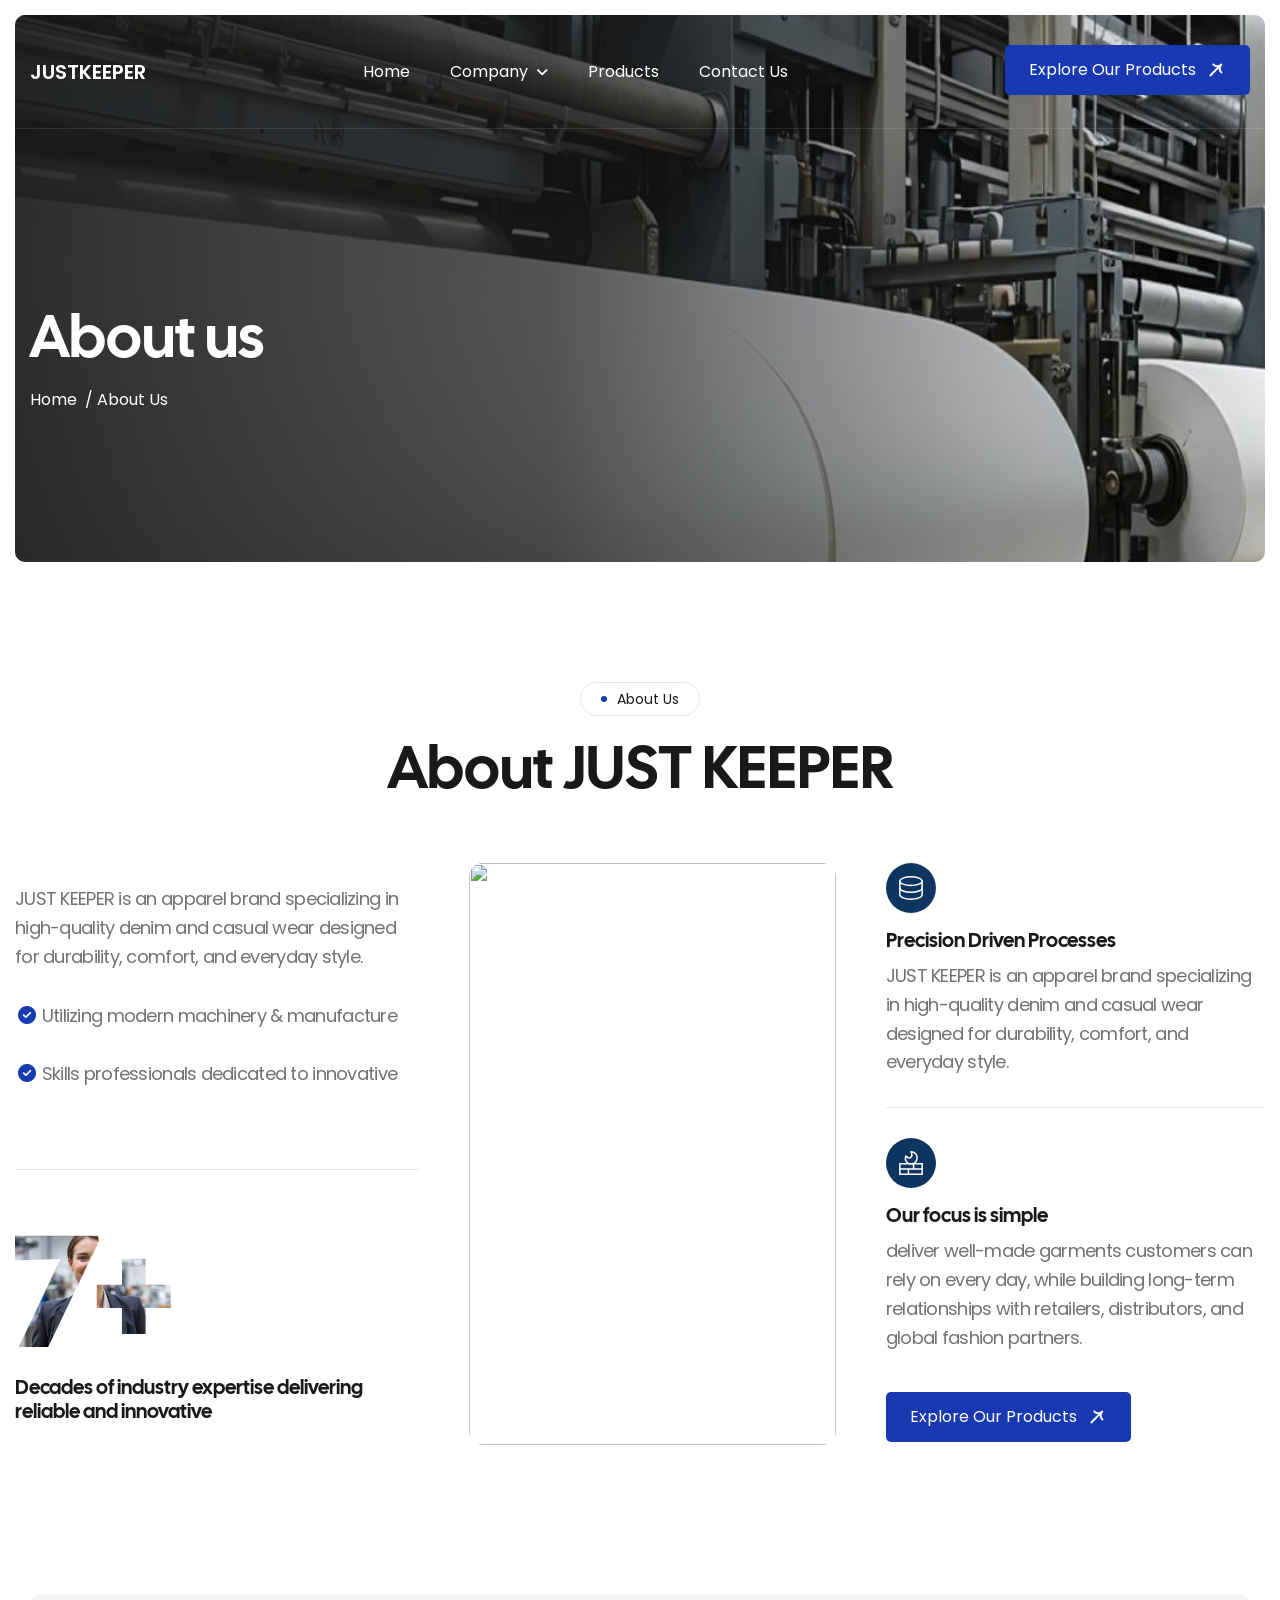
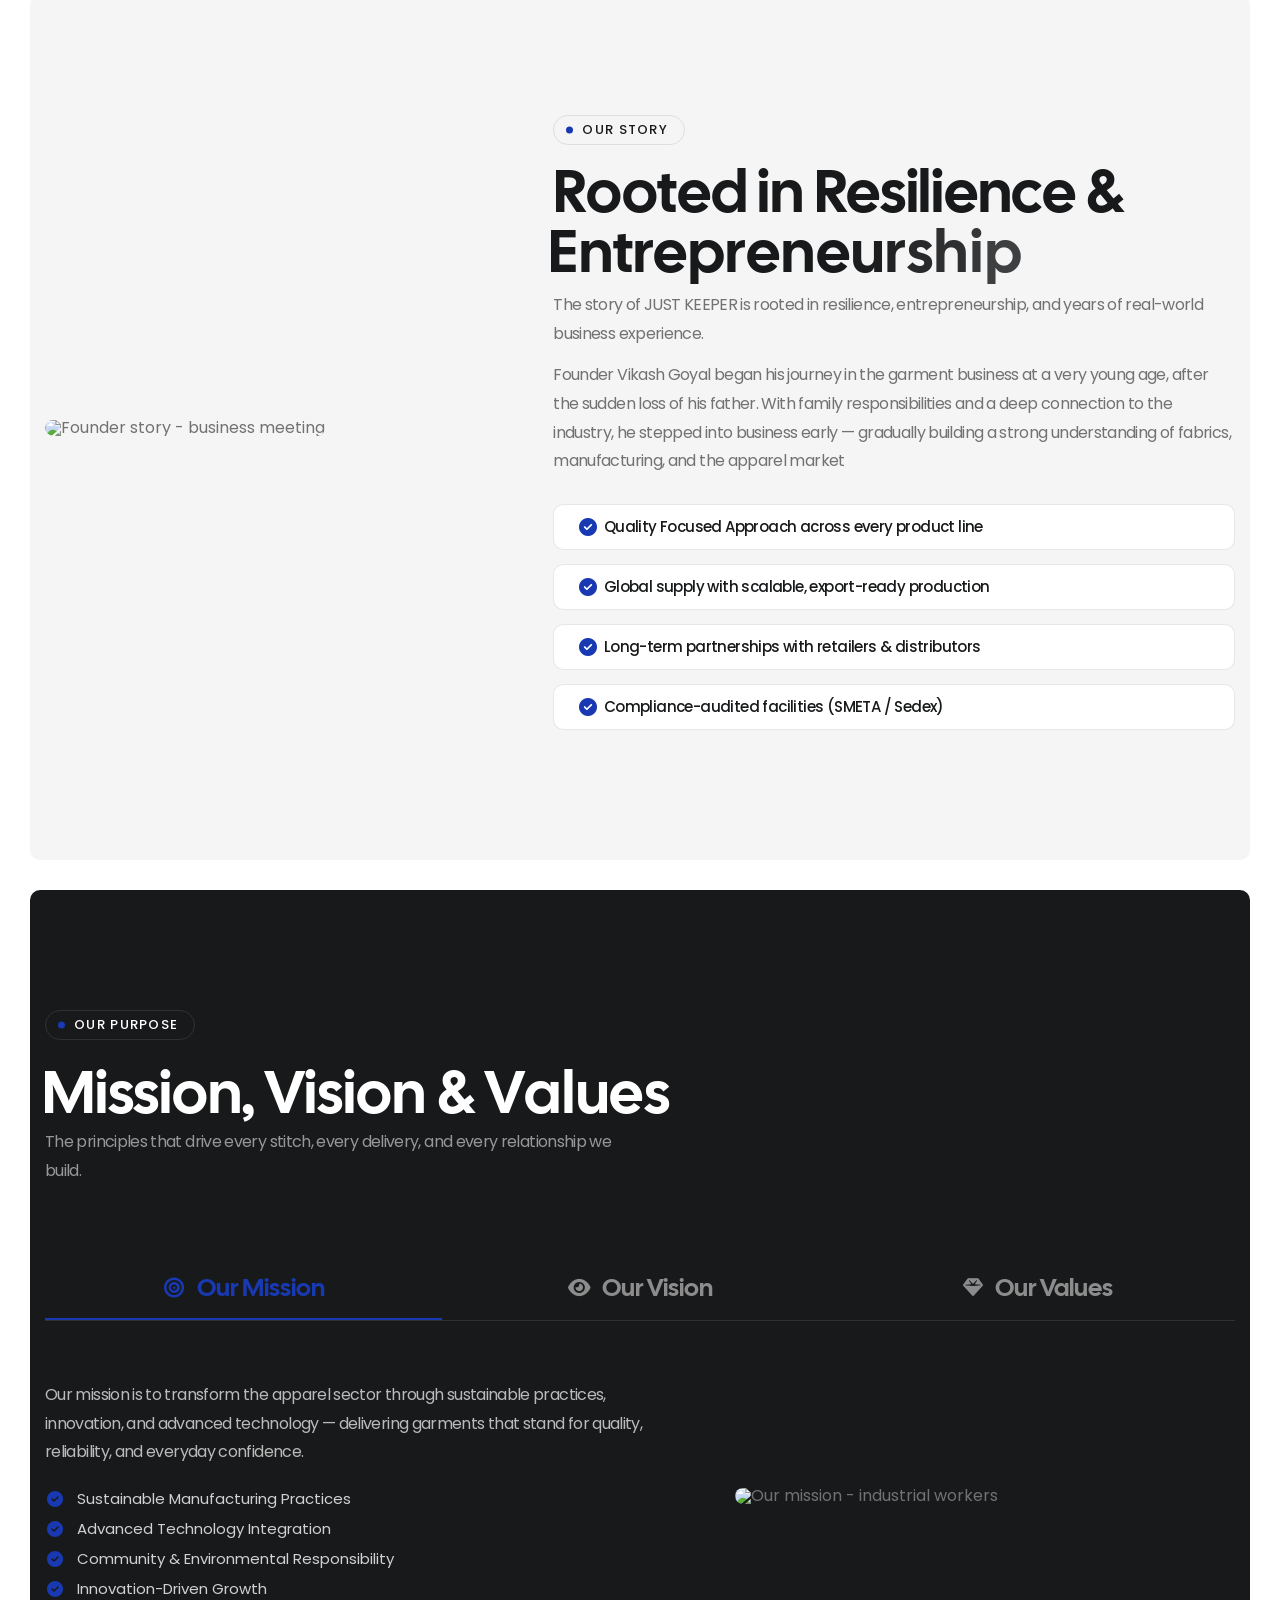
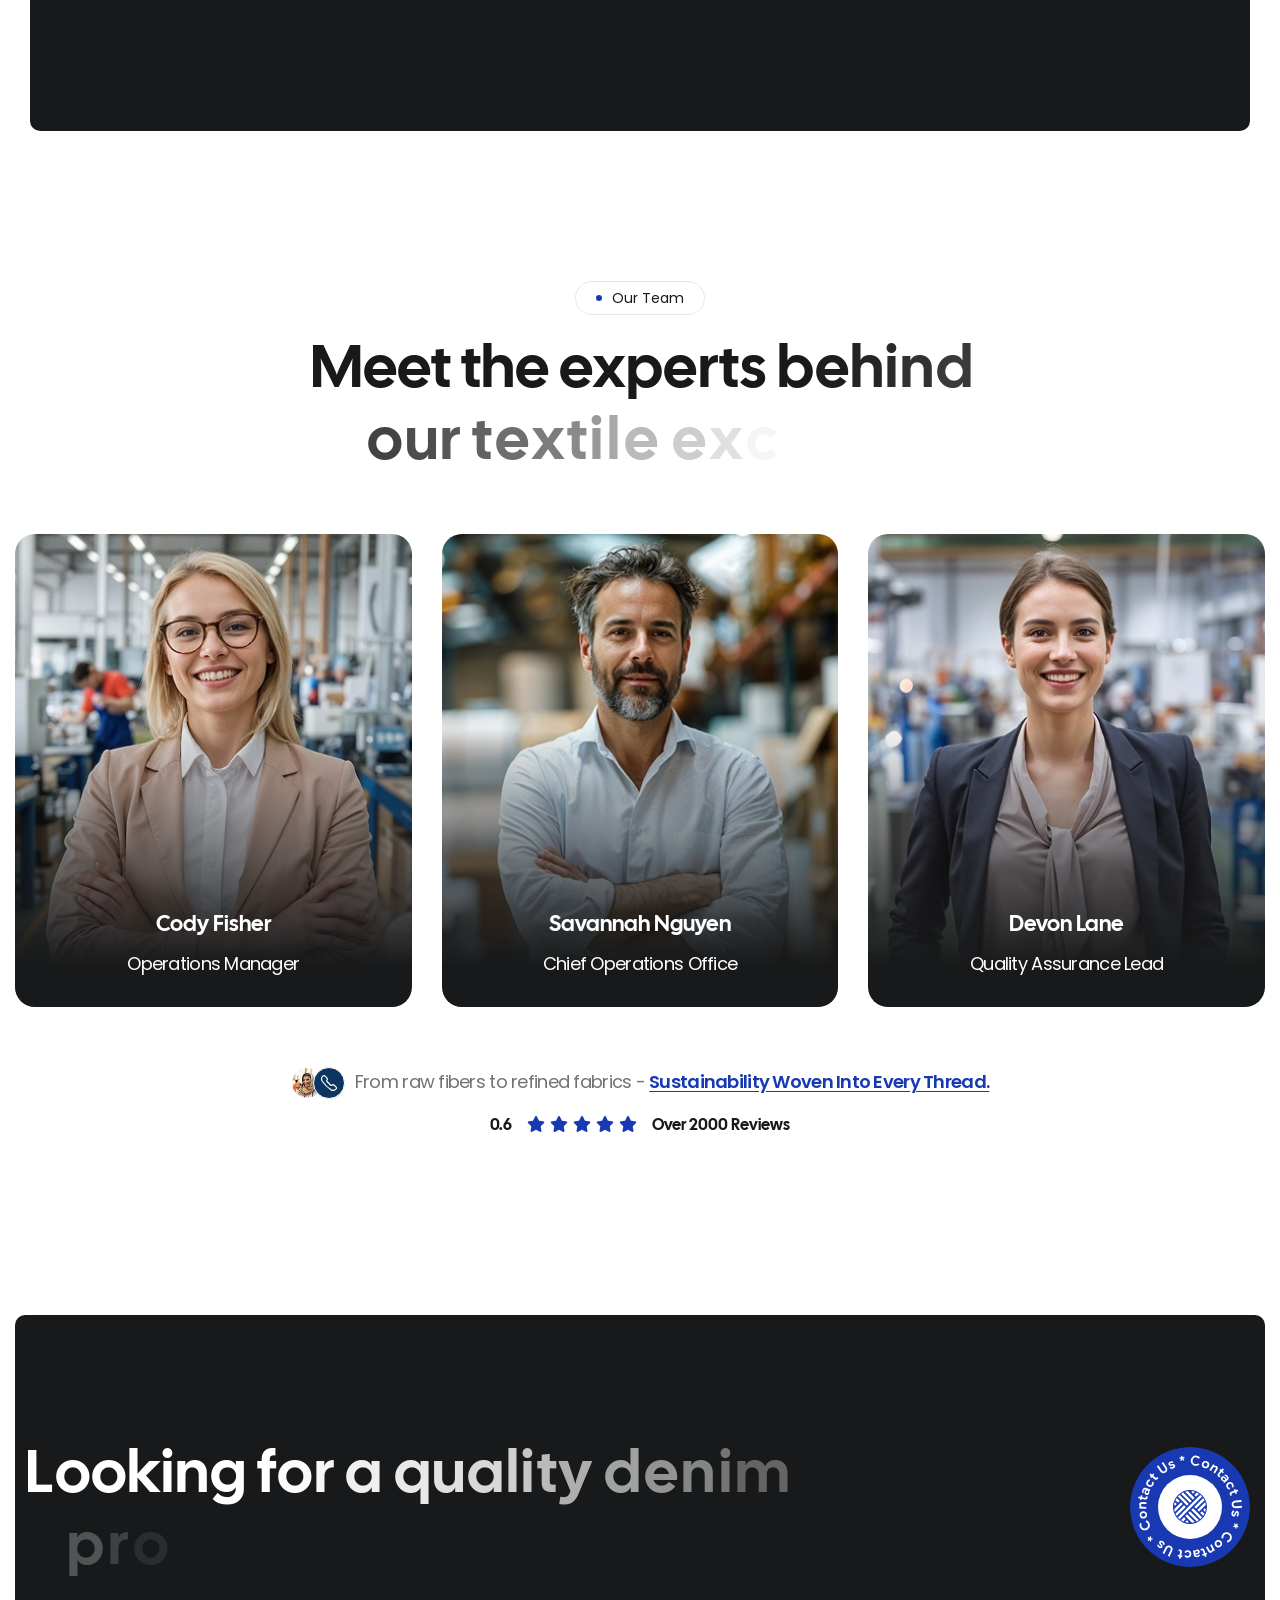
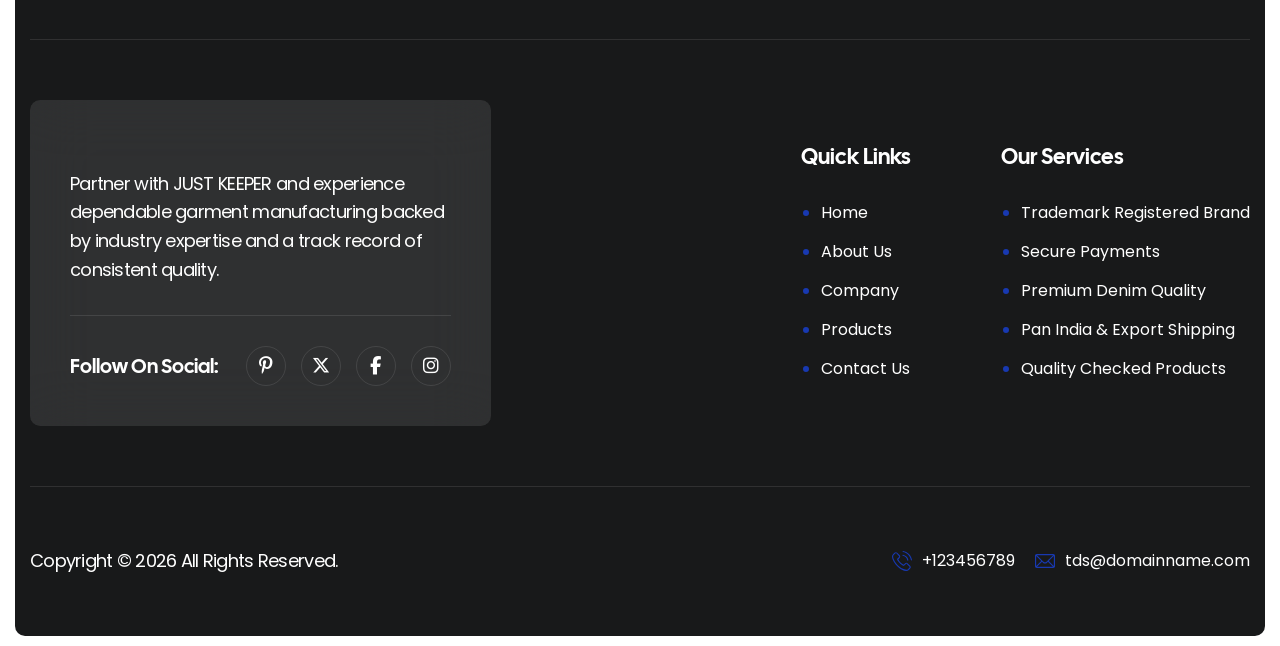
==== commit 3b5f6e9e: "Add files via upload" ====
--- a/about.html
+++ b/about.html
@@ -219,7 +219,7 @@
                 <!-- About Us Image Start -->
                 <div class="about-media-image">
                   <figure>
-                    <img src="images/testimonial-image-5.jpg" alt="" />
+                    <img src="images/jk-infrastructure-stitching.png" alt="" />
                   </figure>
                 </div>
                 <!-- About Us Image End -->
@@ -309,8 +309,12 @@
         <div class="row align-items-center g-5">
           <div class="col-lg-5 abt-reveal">
             <div class="abt-story-image">
-              <img
+              <!-- <img
                 src="https://images.unsplash.com/photo-1521737604893-d14cc237f11d?w=800&q=80"
+                alt="Founder story - business meeting"
+              /> -->
+                <img
+                src="images/jk-infrastructure-banner-01.png"
                 alt="Founder story - business meeting"
               />
               <div class="abt-story-badge">
--- a/css/mousecursor.css
+++ b/css/mousecursor.css
@@ -0,0 +1,312 @@
+/*! normalize.css v7.0.0 | MIT License | github.com/necolas/normalize.css */
+.cb-cursor {
+	position: fixed;
+	top: 0;
+	left: 0;
+	z-index: 150;
+	contain: layout style size;
+	pointer-events: none;
+	will-change: transform;
+	-webkit-transition: opacity 0.3s, color 0.4s;
+	-o-transition: opacity 0.3s, color 0.4s;
+	-moz-transition: opacity 0.3s, color 0.4s;
+	transition: opacity 0.3s, color 0.4s;
+}
+
+.cb-cursor:before {
+	content: "";
+	position: absolute;
+	top: -24px;
+	left: -24px;
+	display: block;
+	width: 48px;
+	height: 48px;
+	-webkit-transform: scale(0);
+	-moz-transform: scale(0);
+	-ms-transform: scale(0);
+	-o-transform: scale(0);
+	transform: scale(0);
+	-webkit-border-radius: 50%;
+	-moz-border-radius: 50%;
+	border-radius: 50%;
+	-webkit-transition: opacity 0.1s, -webkit-transform 0.3s ease-in-out;
+	transition: opacity 0.1s, -webkit-transform 0.3s ease-in-out;
+	-o-transition: opacity 0.1s, -o-transform 0.3s ease-in-out;
+	-moz-transition: transform 0.3s ease-in-out, opacity 0.1s, -moz-transform 0.3s ease-in-out;
+	transition: transform 0.3s ease-in-out, opacity 0.1s;
+	transition: transform 0.3s ease-in-out, opacity 0.1s, -webkit-transform 0.3s ease-in-out, -moz-transform 0.3s ease-in-out, -o-transform 0.3s ease-in-out;
+}
+
+.cb-cursor-text {
+	position: absolute;
+	top: -18px;
+	left: -18px;
+	width: 36px;
+	height: 36px;
+	display: -webkit-box;
+	display: -webkit-flex;
+	display: -moz-box;
+	display: -ms-flexbox;
+	display: flex;
+	-webkit-box-align: center;
+	-webkit-align-items: center;
+	-moz-box-align: center;
+	-ms-flex-align: center;
+	align-items: center;
+	-webkit-box-pack: center;
+	-webkit-justify-content: center;
+	-moz-box-pack: center;
+	-ms-flex-pack: center;
+	justify-content: center;
+	-webkit-transform: scale(0) rotate(10deg);
+	-moz-transform: scale(0) rotate(10deg);
+	-ms-transform: scale(0) rotate(10deg);
+	-o-transform: scale(0) rotate(10deg);
+	transform: scale(0) rotate(10deg);
+	opacity: 0;
+	color: white;
+	font-size: 16px;
+	line-height: 20px;
+	text-align: center;
+	letter-spacing: -0.01em;
+	-webkit-transition: opacity 0.4s, -webkit-transform 0.3s;
+	transition: opacity 0.4s, -webkit-transform 0.3s;
+	-o-transition: opacity 0.4s, -o-transform 0.3s;
+	-moz-transition: opacity 0.4s, transform 0.3s, -moz-transform 0.3s;
+	transition: opacity 0.4s, transform 0.3s;
+	transition: opacity 0.4s, transform 0.3s, -webkit-transform 0.3s, -moz-transform 0.3s, -o-transform 0.3s;
+}
+
+@supports (mix-blend-mode: exclusion) {
+	.cb-cursor.-exclusion, .cb-cursor.-opaque {
+		mix-blend-mode: exclusion;
+	}
+}
+
+@supports (mix-blend-mode: exclusion) {
+	.cb-cursor.-exclusion:before, .cb-cursor.-opaque:before {
+		background: white;
+	}
+}
+
+.cb-cursor.-normal, .cb-cursor.-text {
+	mix-blend-mode: normal;
+}
+
+.cb-cursor.-normal:before, .cb-cursor.-text:before {
+	background: currentColor;
+}
+
+.cb-cursor.-inverse {
+	color: white;
+}
+
+.cb-cursor.-visible:before {
+	-webkit-transform: scale(0.2);
+	-moz-transform: scale(0.2);
+	-ms-transform: scale(0.2);
+	-o-transform: scale(0.2);
+	transform: scale(0.2);
+}
+
+.cb-cursor.-visible.-active:before {
+	-webkit-transform: scale(0.23);
+	-moz-transform: scale(0.23);
+	-ms-transform: scale(0.23);
+	-o-transform: scale(0.23);
+	transform: scale(0.23);
+	-webkit-transition-duration: 0.2s;
+	-moz-transition-duration: 0.2s;
+	-o-transition-duration: 0.2s;
+	transition-duration: 0.2s;
+}
+
+.cb-cursor.-pointer:before {
+	-webkit-transform: scale(0);
+	-moz-transform: scale(0);
+	-ms-transform: scale(0);
+	-o-transform: scale(0);
+	transform: scale(0);
+}
+
+.cb-cursor.-text:before {
+	background: #000;
+	opacity: 0.80;
+	backdrop-filter: blur(10);
+	-webkit-transform: scale(1.7);
+	-moz-transform: scale(1.7);
+	-ms-transform: scale(1.7);
+	-o-transform: scale(1.7);
+	transform: scale(1.7);
+}
+
+.cb-cursor.-text .cb-cursor-text {
+	opacity: 1;
+	-webkit-transform: scale(1);
+	-moz-transform: scale(1);
+	-ms-transform: scale(1);
+	-o-transform: scale(1);
+	transform: scale(1);
+}
+
+.cb-cursor.-text.-active:before {
+	-webkit-transform: scale(1.6);
+	-moz-transform: scale(1.6);
+	-ms-transform: scale(1.6);
+	-o-transform: scale(1.6);
+	transform: scale(1.6);
+	-webkit-transition-duration: 0.2s;
+	-moz-transition-duration: 0.2s;
+	-o-transition-duration: 0.2s;
+	transition-duration: 0.2s;
+}
+
+.cb-cursor.-opaque:before {
+	-webkit-transform: scale(1.32);
+	-moz-transform: scale(1.32);
+	-ms-transform: scale(1.32);
+	-o-transform: scale(1.32);
+	transform: scale(1.32);
+}
+
+.cb-cursor.-opaque.-active:before {
+	-webkit-transform: scale(1.2);
+	-moz-transform: scale(1.2);
+	-ms-transform: scale(1.2);
+	-o-transform: scale(1.2);
+	transform: scale(1.2);
+}
+
+.cb-cursor.-lg:before {
+	-webkit-transform: scale(2);
+	-moz-transform: scale(2);
+	-ms-transform: scale(2);
+	-o-transform: scale(2);
+	transform: scale(2);
+}
+
+.cb-cursor.-hidden:before {
+	-webkit-transform: scale(0);
+	-moz-transform: scale(0);
+	-ms-transform: scale(0);
+	-o-transform: scale(0);
+	transform: scale(0);
+}
+
+.-color-red {
+	color: red;
+}
+
+.-color-green {
+	color: #51c67d;
+}
+
+.cb-demo {
+	background: #fff;
+}
+
+.cb-demo-content {
+	display: -webkit-box;
+	display: -webkit-flex;
+	display: -moz-box;
+	display: -ms-flexbox;
+	display: flex;
+	-webkit-box-align: center;
+	-webkit-align-items: center;
+	-moz-box-align: center;
+	-ms-flex-align: center;
+	align-items: center;
+	-webkit-box-pack: center;
+	-webkit-justify-content: center;
+	-moz-box-pack: center;
+	-ms-flex-pack: center;
+	justify-content: center;
+	height: 100vh;
+}
+
+.cb-demo-container {
+	padding: 0 20px;
+}
+
+@media (min-width: 1600px) {
+	.cb-demo-container {
+		padding: 0 120px;
+	}
+}
+
+.cb-demo-row {
+	display: -webkit-box;
+	display: -webkit-flex;
+	display: -moz-box;
+	display: -ms-flexbox;
+	display: flex;
+	-webkit-box-pack: center;
+	-webkit-justify-content: center;
+	-moz-box-pack: center;
+	-ms-flex-pack: center;
+	justify-content: center;
+	text-align: center;
+	margin: 30px 0;
+}
+
+@media (min-width: 1600px) {
+	.cb-demo-row {
+		margin: 60px 0;
+	}
+}
+
+.cb-demo-item {
+	position: relative;
+	-webkit-box-flex: 1;
+	-webkit-flex: 1;
+	-moz-box-flex: 1;
+	-ms-flex: 1;
+	flex: 1;
+	padding: 50px 30px;
+	margin: 0 20px;
+	color: #000;
+}
+
+@media (min-width: 1600px) {
+	.cb-demo-item {
+		padding: 90px 30px;
+		margin: 0 30px;
+	}
+}
+
+.cb-demo-item-title {
+	position: relative;
+	margin: 0 0 25px 0;
+	font-size: 30px;
+	font-weight: bold;
+}
+
+.cb-demo-item-text {
+	position: relative;
+	max-width: 70%;
+	margin: 0 auto;
+	color: rgba(0, 0, 0, 0.5);
+	font-size: 16px;
+	font-weight: 300;
+	line-height: 150%;
+}
+
+.cb-demo-item:before {
+	content: "";
+	display: block;
+	position: absolute;
+	top: 0;
+	left: 0;
+	right: 0;
+	bottom: 0;
+	-webkit-border-radius: 30px;
+	-moz-border-radius: 30px;
+	border-radius: 30px;
+	background: #f8f8f8;
+	-webkit-transition: -webkit-box-shadow 0.2s;
+	transition: -webkit-box-shadow 0.2s;
+	-o-transition: box-shadow 0.2s;
+	-moz-transition: box-shadow 0.2s, -moz-box-shadow 0.2s;
+	transition: box-shadow 0.2s;
+	transition: box-shadow 0.2s, -webkit-box-shadow 0.2s, -moz-box-shadow 0.2s;
+}
--- a/css/custom.css
+++ b/css/custom.css
@@ -0,0 +1,13908 @@
+/* ----------------------------------------------------------------------------------------
+* Author        : Awaiken
+* Template Name : Yarnex - Textile & Fabric Manufacturing HTML Template
+* File          : CSS File
+* Version       : 1.0
+* ---------------------------------------------------------------------------------------- */
+/* INDEX
+----------------------------------------------------------------------------------------
+01. Global Variables
+02. General css
+03. Header css
+04. Hero css
+05. About Us css
+06. Our Services css
+07. Our Industries css
+08. Why Choose Us css
+09. Our Projects css
+10. How It Work css
+11. Our Pricing css
+12. Our FAQ's css
+13. CTA Box css
+14. Our Testimonials css
+15. Our Blog css
+16. Footer css
+17. About Us Page css
+18. Services Page css
+19. Service Single css
+20. Blog Archive css
+21. Blog Single css
+22. Projects Page css
+23. Project Single css
+24. Team Page css
+25. Team Single css
+26. Pricing Page css
+27. Testimonials Page css
+28. Image Gallery css
+29. Video Gallery css
+30. FAQ's Page css
+31. Contact Us Page css
+32. 404 Error Page css
+33.	Responsive css
+34. Home - Version 2 css
+35. Home - Version 3 css
+-------------------------------------------------------------------------------------- */
+
+/************************************/
+/*** 	 01. Global Variables	  ***/
+/************************************/
+
+:root {
+  --primary-color: #18191a;
+  --secondary-color: #ffffff;
+  --bg-color: #f6f5ed;
+  --text-color: #727272;
+  --accent-color: #0d3560;
+  --accent-secondary-color: #1839b1;
+  --white-color: #ffffff;
+  --divider-color: #18191a1a;
+  --dark-divider-color: #ffffff1a;
+  --error-color: rgb(230, 87, 87);
+  --default-font: "Poppins", sans-serif;
+  --accent-font: "Cal Sans", serif;
+}
+
+/************************************/
+/*** 	   02. General css		  ***/
+/************************************/
+
+html,
+body {
+  width: 100%;
+  overflow-x: clip;
+}
+
+body {
+  font-family: var(--default-font);
+  font-size: 16px;
+  font-weight: 400;
+  line-height: 1em;
+  color: var(--text-color);
+  background: var(--white-color);
+}
+
+::-webkit-scrollbar-track {
+  background-color: var(--primary-color);
+  border-left: 1px solid var(--primary-color);
+}
+
+::-webkit-scrollbar {
+  width: 7px;
+  background-color: var(--primary-color);
+}
+
+::-webkit-scrollbar-thumb {
+  background: var(--accent-secondary-color);
+}
+
+::selection {
+  color: var(--white-color);
+  background-color: var(--accent-color);
+  filter: invert(1);
+}
+
+p {
+  line-height: 1.6em;
+  margin-bottom: 1.5em;
+}
+
+h1,
+h2,
+h3,
+h4,
+h5,
+h6 {
+  font-family: var(--accent-font);
+  font-weight: 400;
+  line-height: 1.2em;
+  color: var(--primary-color);
+  margin: 0;
+}
+
+figure {
+  margin: 0;
+}
+
+img {
+  max-width: 100%;
+}
+
+a {
+  text-decoration: none;
+}
+
+a:hover {
+  text-decoration: none;
+  outline: 0;
+}
+
+a:focus {
+  text-decoration: none;
+  outline: 0;
+}
+
+.container {
+  max-width: 1300px;
+}
+
+.container,
+.container-fluid,
+.container-lg,
+.container-md,
+.container-sm,
+.container-xl,
+.container-xxl {
+  padding-right: 15px;
+  padding-left: 15px;
+}
+
+.image-anime {
+  position: relative;
+  overflow: hidden;
+}
+
+.image-anime:after {
+  content: "";
+  position: absolute;
+  width: 200%;
+  height: 0%;
+  left: 50%;
+  top: 50%;
+  background-color: rgba(255, 255, 255, 0.3);
+  transform: translate(-50%, -50%) rotate(-45deg);
+  z-index: 1;
+}
+
+.image-anime:hover:after {
+  height: 250%;
+  transition: all 600ms linear;
+  background-color: transparent;
+}
+
+.reveal {
+  position: relative;
+  display: -webkit-inline-box;
+  display: -ms-inline-flexbox;
+  display: inline-flex;
+  visibility: hidden;
+  overflow: hidden;
+}
+
+.reveal img {
+  height: 100%;
+  width: 100%;
+  -o-object-fit: cover;
+  object-fit: cover;
+  -webkit-transform-origin: left;
+  transform-origin: left;
+}
+
+.row {
+  margin-right: -15px;
+  margin-left: -15px;
+}
+
+.row > * {
+  padding-right: 15px;
+  padding-left: 15px;
+}
+
+.row.no-gutters {
+  margin-right: 0px;
+  margin-left: 0px;
+}
+
+.row.no-gutters > * {
+  padding-right: 0px;
+  padding-left: 0px;
+}
+
+.btn-default {
+  position: relative;
+  display: inline-block;
+  font-family: var(--accent-font);
+  font-size: 16px;
+  font-weight: 400;
+  line-height: 1.25em;
+  text-transform: capitalize;
+  background: var(--accent-color);
+  color: var(--white-color);
+  border-radius: 100px;
+  padding: 15px 24px;
+  margin-right: 50px;
+  border: none;
+  transition: all 0.4s ease-in-out;
+  z-index: 1;
+}
+
+.btn-default:hover {
+  background: var(--accent-secondary-color);
+}
+
+.btn-default::before {
+  content: "";
+  position: absolute;
+  top: 50%;
+  right: -50px;
+  width: 50px;
+  height: 50px;
+  border-radius: 50%;
+  background-color: var(--accent-secondary-color);
+  background-image: url("../images/arrow-white.svg");
+  background-repeat: no-repeat;
+  background-position: center center;
+  background-size: 24px auto;
+  transform: translateY(-50%);
+  transition: all 0.4s ease-in-out;
+}
+
+.btn-default:hover:before {
+  transform: translateY(-50%) rotate(45deg);
+  background-color: var(--accent-color);
+}
+
+.btn-default::after {
+  content: "";
+  position: absolute;
+  top: 0;
+  bottom: 0;
+  left: 50%;
+  right: 50%;
+  width: 0;
+  height: 100%;
+  border-radius: 100px;
+  opacity: 0;
+  background: var(--accent-secondary-color);
+  transition: all 0.4s ease-in-out;
+  z-index: -1;
+}
+
+.btn-default:hover:after {
+  width: 100%;
+  left: 0;
+  right: 0;
+  opacity: 1;
+}
+
+.readmore-btn {
+  font-family: var(--accent-font);
+  position: relative;
+  display: inline-block;
+  font-weight: 400;
+  line-height: 1.6em;
+  text-transform: capitalize;
+  color: var(--primary-color);
+  padding-right: 34px;
+  transition: all 0.4s ease-in-out;
+}
+
+.readmore-btn::before {
+  content: "";
+  position: absolute;
+  top: 50%;
+  transform: translateY(-50%);
+  right: 0px;
+  height: 24px;
+  width: 24px;
+  background-color: var(--accent-color);
+  background-image: url("../images/arrow-white.svg");
+  background-repeat: no-repeat;
+  background-position: center center;
+  background-size: 14px auto;
+  border-radius: 100px;
+  transition: all 0.4s ease-in-out;
+}
+
+.readmore-btn:hover::before {
+  transform: translateY(-50%) rotate(45deg);
+}
+
+.cb-cursor:before {
+  background: var(--accent-secondary-color);
+}
+
+.preloader {
+  position: fixed;
+  top: 0;
+  left: 0;
+  right: 0;
+  bottom: 0;
+  z-index: 1000;
+  background: var(--primary-color);
+  display: flex;
+  align-items: center;
+  justify-content: center;
+}
+
+.loading-container,
+.loading {
+  height: 100px;
+  position: relative;
+  width: 100px;
+  border-radius: 100%;
+}
+
+.loading-container {
+  margin: 40px auto;
+}
+
+.loading {
+  border: 1px solid transparent;
+  border-color: transparent var(--white-color) transparent var(--white-color);
+  animation: rotate-loading 1.5s linear 0s infinite normal;
+  transform-origin: 50% 50%;
+}
+
+.loading-container:hover .loading,
+.loading-container .loading {
+  transition: all 0.5s ease-in-out;
+}
+
+#loading-icon {
+  position: absolute;
+  top: 50%;
+  left: 50%;
+  max-width: 66px;
+  transform: translate(-50%, -50%);
+}
+
+@keyframes rotate-loading {
+  0% {
+    transform: rotate(0deg);
+  }
+  100% {
+    transform: rotate(360deg);
+  }
+}
+
+.bg-section {
+  width: 100%;
+  max-width: 1820px;
+  background-color: #f6f5ed;
+  /* background-image: url('../images/bg-section-bg-image.png'); */
+  background-repeat: no-repeat;
+  background-position: center center;
+  background-size: cover;
+  border-radius: 10px;
+  margin: 0 auto;
+}
+
+.bg-section .container-fluid {
+  padding: 0;
+}
+
+.dark-section {
+  background-color: var(--primary-color);
+  /* background-image: url('../images/dark-section-bg-image.png'); */
+  background-repeat: no-repeat;
+  background-position: top center;
+  background-size: cover;
+}
+
+.section-row {
+  margin-bottom: 60px;
+}
+
+.section-row .section-title {
+  margin-bottom: 0;
+}
+
+.section-row .section-title.section-title-center {
+  width: 100%;
+  max-width: 700px;
+  margin: 0 auto;
+  text-align: center;
+}
+
+.section-btn {
+  text-align: right;
+}
+
+.section-content-btn .section-btn {
+  margin-top: 30px;
+  text-align: left;
+}
+
+.section-title-content p {
+  margin-bottom: 20px;
+}
+
+.section-title-content p:last-child {
+  margin-bottom: 0;
+}
+
+.section-title {
+  margin-bottom: 40px;
+}
+
+.section-title .section-sub-title {
+  position: relative;
+  display: inline-block;
+  font-size: 14px;
+  font-weight: 400;
+  text-transform: capitalize;
+  line-height: 1em;
+  color: var(--primary-color);
+  border: 1px solid var(--divider-color);
+  border-radius: 100px;
+  padding: 9px 20px 9px 36px;
+  margin-bottom: 15px;
+}
+
+.dark-section .section-title .section-sub-title {
+  border-color: var(--dark-divider-color);
+}
+
+.section-title .section-sub-title::before {
+  content: "";
+  position: absolute;
+  left: 20px;
+  top: 50%;
+  transform: translateY(-50%);
+  background: var(--accent-secondary-color);
+  border-radius: 50%;
+  width: 6px;
+  height: 6px;
+}
+
+.section-title.section-sub-heading,
+.section-title.section-sub-heading .section-sub-title {
+  margin-bottom: 0;
+}
+
+.section-title h1 {
+  font-size: 60px;
+  margin-bottom: 0;
+  cursor: none;
+}
+
+.section-title h2 {
+  font-size: 48px;
+  margin-bottom: 0;
+  cursor: none;
+}
+
+.section-title p {
+  margin-top: 20px;
+  margin-bottom: 0;
+}
+p {
+  font-size: 18px;
+  /* line-height: 140%; */
+  letter-spacing: -0.04em;
+  /* text-align: justify; */
+}
+.max-width-800px {
+  max-width: 800px;
+}
+.dark-section .section-title .section-sub-title,
+.dark-section .section-title h1,
+.dark-section .section-title h2,
+.dark-section .section-title p,
+.dark-section .section-title-content p {
+  color: var(--white-color);
+}
+
+.help-block.with-errors ul {
+  margin: 0;
+  text-align: left;
+}
+
+.help-block.with-errors ul li {
+  color: var(--error-color);
+  font-weight: 500;
+  font-size: 14px;
+}
+
+/************************************/
+/**** 	    03. Header css		 ****/
+/************************************/
+
+header.main-header {
+  position: absolute;
+  top: 15px;
+  left: 15px;
+  right: 15px;
+  z-index: 100;
+}
+
+header.main-header .header-sticky {
+  position: relative;
+  top: 0px;
+  border-bottom: 1px solid var(--dark-divider-color);
+  z-index: 100;
+}
+
+header.main-header .header-sticky.hide {
+  transform: translateY(-100%);
+  transition: transform 0.3s ease-in-out;
+}
+
+header.main-header .header-sticky.active {
+  position: fixed;
+  top: 15px;
+  left: 15px;
+  right: 15px;
+  transform: translateY(0);
+  background: var(--primary-color);
+  border-bottom: 1px solid var(--dark-divider-color);
+  border-radius: 20px;
+}
+
+.navbar {
+  padding: 30px 0px;
+  align-items: center;
+}
+
+.navbar-brand {
+  padding: 0;
+  margin: 0;
+}
+
+.main-menu .nav-menu-wrapper {
+  flex: 1;
+  text-align: center;
+  margin: 0 1.042vw;
+}
+
+.main-menu .nav-menu-wrapper > ul {
+  align-items: center;
+  display: inline-flex;
+}
+
+.main-menu ul li {
+  margin: 0 10px;
+  position: relative;
+}
+
+.main-menu ul li a {
+  font-size: 16px;
+  font-weight: 400;
+  line-height: 1.2em;
+  padding: 12px 10px !important;
+  color: var(--white-color);
+  background: transparent;
+  border-radius: 0px;
+  text-transform: capitalize;
+  transition: all 0.3s ease-in-out;
+}
+
+.main-menu ul li.submenu > a:after {
+  content: "\f107";
+  font-family: "FontAwesome";
+  font-weight: 900;
+  font-size: 14px;
+  margin-left: 8px;
+}
+
+.main-menu ul li a:hover,
+.main-menu ul li a:focus {
+  color: var(--accent-secondary-color);
+}
+
+.main-menu ul ul {
+  visibility: hidden;
+  opacity: 0;
+  transform: scale(1, 0.8);
+  transform-origin: top;
+  padding: 0;
+  margin: 0;
+  list-style: none;
+  width: 235px;
+  border-radius: 20px;
+  position: absolute;
+  left: 0;
+  top: 100%;
+  background: var(--accent-secondary-color);
+  transition: all 0.3s ease-in-out;
+  text-align: left;
+}
+
+.main-menu ul li.submenu:first-child ul {
+  width: 235px;
+}
+
+.main-menu ul ul ul {
+  left: 100%;
+  top: 0;
+  text-align: left;
+}
+
+.main-menu ul li:hover > ul {
+  visibility: visible;
+  opacity: 1;
+  transform: scale(1, 1);
+  padding: 5px 0;
+}
+
+.main-menu ul li.submenu ul li.submenu > a:after {
+  content: "\f105";
+  float: right;
+}
+
+.main-menu ul ul li {
+  margin: 0;
+  padding: 0;
+}
+
+.main-menu ul ul li a {
+  color: #fff;
+  padding: 8px 20px !important;
+  transition: all 0.3s ease-in-out;
+}
+
+.main-menu ul ul li a:hover,
+.main-menu ul ul li a:focus {
+  color:#fff;
+  background-color: transparent;
+  padding: 8px 20px 8px 23px !important;
+}
+
+.main-menu ul li.highlighted-menu {
+  display: none;
+}
+
+.responsive-menu,
+.navbar-toggle {
+  display: none;
+}
+
+.responsive-menu {
+  position: relative;
+  top: 0;
+}
+
+.slicknav_btn {
+  background: var(--accent-secondary-color);
+  padding: 0;
+  display: flex;
+  align-items: center;
+  justify-content: center;
+  width: 38px;
+  height: 38px;
+  margin: 0;
+  border-radius: 6px;
+}
+
+.slicknav_icon .slicknav_icon-bar {
+  display: block;
+  width: 100%;
+  height: 3px;
+  width: 22px;
+  background-color: var(--white-color);
+  border-radius: 6px;
+  margin: 4px auto !important;
+  transition: all 0.1s ease-in-out;
+}
+
+.slicknav_icon .slicknav_icon-bar:first-child {
+  margin-top: 0 !important;
+}
+
+.slicknav_icon .slicknav_icon-bar:last-child {
+  margin-bottom: 0 !important;
+}
+
+.navbar-toggle
+  a.slicknav_btn.slicknav_open
+  .slicknav_icon
+  span.slicknav_icon-bar:nth-child(1) {
+  transform: rotate(-45deg) translate(-5px, 5px);
+}
+
+.navbar-toggle
+  a.slicknav_btn.slicknav_open
+  .slicknav_icon
+  span.slicknav_icon-bar:nth-child(2) {
+  opacity: 0;
+}
+
+.navbar-toggle
+  a.slicknav_btn.slicknav_open
+  .slicknav_icon
+  span.slicknav_icon-bar:nth-child(3) {
+  transform: rotate(45deg) translate(-5px, -5px);
+}
+
+.slicknav_menu {
+  position: absolute;
+  width: 100%;
+  padding: 0;
+  background: var(--accent-secondary-color);
+}
+
+.slicknav_menu ul {
+  margin: 5px 0;
+}
+
+.slicknav_menu ul ul {
+  margin: 0;
+}
+
+.slicknav_nav .slicknav_row,
+.slicknav_nav li a {
+  position: relative;
+  font-size: 16px;
+  font-weight: 400;
+  text-transform: capitalize;
+  padding: 7px 20px;
+  color: var(--white-color);
+  line-height: normal;
+  margin: 0;
+  border-radius: 0 !important;
+  transition: all 0.3s ease-in-out;
+}
+
+.slicknav_nav a:hover,
+.slicknav_nav a:focus,
+.slicknav_nav .slicknav_row:hover {
+  background-color: transparent;
+  color: var(--primary-color);
+}
+
+.slicknav_menu ul ul li a {
+  padding: 7px 20px 7px 30px;
+}
+
+.slicknav_arrow {
+  font-size: 0 !important;
+}
+
+.slicknav_arrow:after {
+  content: "\f107";
+  position: absolute;
+  font-family: "FontAwesome";
+  font-weight: 900;
+  font-size: 12px;
+  margin-left: 8px;
+  color: var(--white-color);
+  right: 15px;
+  top: 50%;
+  transform: translateY(-50%);
+  transition: all 0.3s ease-out;
+}
+
+.slicknav_open > a .slicknav_arrow:after {
+  transform: translateY(-50%) rotate(-180deg);
+  color: var(--primary-color);
+}
+
+/************************************/
+/*** 	    04. Hero css	      ***/
+/************************************/
+
+.hero {
+  position: relative;
+  padding: 280px 0 40px;
+  margin: 15px 15px 0;
+  overflow: hidden;
+  border-radius: 20px;
+  z-index: 1;
+}
+
+.hero::before {
+  content: "";
+  position: absolute;
+  top: 0;
+  left: 0;
+  right: 0;
+  bottom: 0;
+  background: linear-gradient(
+    270deg,
+    rgba(24, 25, 26, 0) 31.9%,
+    rgba(24, 25, 26, 0.81) 68.91%,
+    rgba(24, 25, 26, 0.9) 100%
+  );
+  width: 100%;
+  height: 100%;
+  z-index: 1;
+}
+
+.hero .hero-bg-video {
+  position: absolute;
+  top: 0;
+  right: 0;
+  left: 0;
+  bottom: 0;
+  width: 100%;
+  height: 100%;
+}
+
+.hero .hero-bg-video video {
+  width: 100%;
+  height: 100%;
+  object-fit: cover;
+}
+
+.hero .container {
+  position: relative;
+  z-index: 2;
+}
+
+.hero-contant {
+  max-width: 780px;
+}
+
+.hero-sub-heading {
+  display: inline-flex;
+  align-items: center;
+  gap: 10px;
+  margin-bottom: 20px;
+}
+
+.satisfy-client-images {
+  display: flex;
+  align-items: center;
+}
+
+.satisfy-client-image {
+  position: relative;
+  display: inline-block;
+  margin-left: -14px;
+  border: 1px solid var(--white-color);
+  border-radius: 50%;
+  overflow: hidden;
+  z-index: 1;
+}
+
+.satisfy-client-image:first-child {
+  margin: 0;
+}
+
+.satisfy-client-image figure {
+  display: block;
+}
+
+.satisfy-client-image figure img {
+  width: 100%;
+  max-width: 40px;
+  border-radius: 50%;
+}
+
+.satisfy-client-image.add-more {
+  width: 42px;
+  height: 42px;
+  background-color: var(--accent-color);
+  display: flex;
+  justify-content: center;
+  align-items: center;
+  transition: all 0.3s ease-in-out;
+}
+
+.satisfy-client-image.add-more i {
+  font-size: 20px;
+  color: var(--white-color);
+}
+
+.satisfy-client-image.add-more h3 {
+  font-size: 16px;
+  line-height: 1em;
+  color: var(--white-color);
+}
+
+.satisfy-client-image.add-more img {
+  width: 100%;
+  max-width: 16px;
+}
+
+.hero-sub-heading .satisfy-client-image figure img {
+  max-width: 30px;
+}
+
+.hero-sub-heading .satisfy-client-content p {
+  color: var(--white-color);
+  margin: 0;
+}
+
+.hero-content-body {
+  display: flex;
+  flex-wrap: wrap;
+  align-items: center;
+  gap: 30px 50px;
+}
+
+.video-play-button {
+  display: inline-flex;
+  align-items: center;
+}
+
+.video-play-button a {
+  position: relative;
+  width: 40px;
+  height: 40px;
+  background: var(--accent-color);
+  color: var(--white-color);
+  border-radius: 50%;
+  display: flex;
+  justify-content: center;
+  align-items: center;
+  cursor: none;
+}
+
+.video-play-button a.bg-effect:before,
+.video-play-button a.bg-effect:after {
+  content: "";
+  position: absolute;
+  width: 160%;
+  height: 160%;
+  border: 35px solid var(--white-color);
+  opacity: 50%;
+  border-radius: 50%;
+  transform: scale(0.6);
+  z-index: -1;
+  animation: border-zooming 1.2s infinite linear;
+}
+
+.video-play-button a.bg-effect:after {
+  animation-delay: 0.3s;
+}
+
+@keyframes border-zooming {
+  100% {
+    transform: scale(1);
+    opacity: 0;
+  }
+}
+
+.video-play-button a i {
+  font-size: 14px;
+  color: inherit;
+  margin-left: 2px;
+}
+
+.video-play-button span {
+  font-family: var(--accent-font);
+  color: var(--white-color);
+  margin: 0 0 0 20px;
+}
+
+.hero-content-footer {
+  display: flex;
+  flex-wrap: wrap;
+  border-top: 1px solid var(--dark-divider-color);
+  margin-top: 60px;
+  padding-top: 60px;
+  gap: 30px 40px;
+}
+
+.hero-info-list {
+  border-top: 1px solid var(--dark-divider-color);
+  margin-top: 170px;
+  padding-top: 40px;
+}
+
+.hero-info-list ul {
+  list-style: none;
+  margin: 0;
+  padding: 0;
+  display: flex;
+  flex-wrap: wrap;
+  justify-content: center;
+  gap: 15px 2.604vw;
+}
+
+.hero-info-list ul li {
+  position: relative;
+  padding-left: 25px;
+  color: var(--white-color);
+  line-height: 1.5em;
+}
+
+.hero-info-list ul li:before {
+  content: "\f058";
+  position: absolute;
+  font-family: "Font Awesome 7 Free";
+  font-size: 18px;
+  font-weight: 900;
+  color: var(--accent-secondary-color);
+  top: 0;
+  left: 0;
+}
+
+/************************************/
+/***       05. About Us css       ***/
+/************************************/
+
+.about-us {
+  padding: 120px 0;
+}
+
+.about-us .section-row .section-title.section-title-center {
+  max-width: 900px;
+}
+
+.about-us-item-list {
+  display: flex;
+  flex-wrap: wrap;
+  gap: 30px;
+}
+
+.about-us-item {
+  border-radius: 20px;
+  overflow: hidden;
+}
+
+.about-us-item.box-1,
+.about-us-item.box-3 {
+  width: calc(25% - 20px);
+  background-color: var(--secondary-color);
+  display: flex;
+  flex-direction: column;
+  justify-content: space-between;
+  gap: 30px;
+  padding: 30px;
+}
+
+.about-us-item .icon-box {
+  position: relative;
+  width: 60px;
+  height: 60px;
+  background-color: var(--accent-secondary-color);
+  border-radius: 50%;
+  display: flex;
+  align-items: center;
+  justify-content: center;
+}
+
+.about-us-item .icon-box::before {
+  content: "";
+  position: absolute;
+  top: 0;
+  bottom: 0;
+  right: 0;
+  left: 0;
+  background: var(--accent-color);
+  border-radius: 50%;
+  width: 100%;
+  height: 100%;
+  transform: scale(0);
+  transition: all 0.4s ease-in-out;
+  z-index: 0;
+}
+
+.about-us-item:hover .icon-box:before {
+  transform: scale(1);
+}
+
+.about-us-item .icon-box img {
+  position: relative;
+  width: 100%;
+  max-width: 30px;
+  z-index: 1;
+}
+
+.about-us-item-contant {
+  border-top: 1px solid var(--divider-color);
+  padding-top: 30px;
+}
+
+.about-us-item-contant h3 {
+  font-size: 22px;
+}
+
+.about-us-item-contant p {
+  margin: 10px 0 0;
+}
+
+.about-us-item.box-2 {
+  position: relative;
+  width: calc(50% - 20px);
+}
+
+.about-us-item.box-2 figure {
+  position: relative;
+  display: block;
+  height: 100%;
+}
+
+.about-us-item.box-2 figure::before {
+  content: "";
+  position: absolute;
+  top: 0;
+  left: 0;
+  right: 0;
+  bottom: 0;
+  background: var(--primary-color);
+  opacity: 20%;
+  width: 100%;
+  height: 100%;
+  z-index: 1;
+}
+
+.about-us-item.box-2 figure img {
+  width: 100%;
+  height: 100%;
+  aspect-ratio: 1 / 0.652;
+  object-fit: cover;
+}
+
+.about-us-item.box-2 .video-play-button {
+  position: absolute;
+  top: 50%;
+  left: 50%;
+  transform: translate(-50%, -50%);
+  z-index: 1;
+}
+
+.about-us-item.box-2 .video-play-button a {
+  width: 70px;
+  height: 70px;
+  background: var(--accent-secondary-color);
+}
+
+.about-us-item.box-2 .video-play-button a i {
+  font-size: 24px;
+}
+
+.about-rating-box-body {
+  margin-top: 30px;
+}
+
+.about-rating-counter {
+  display: flex;
+  flex-wrap: wrap;
+  align-items: center;
+  gap: 10px;
+}
+
+.about-rating-counter i {
+  font-size: 20px;
+  color: var(--accent-secondary-color);
+}
+
+.about-rating-counter h2 {
+  font-size: 34px;
+  line-height: 1em;
+}
+
+.about-rating-counter h2 sub {
+  font-size: 16px;
+  bottom: 0;
+}
+
+.about-rating-counter-content {
+  margin-top: 15px;
+}
+
+.about-rating-counter-content p {
+  margin: 0;
+}
+
+.about-rating-btn {
+  border-top: 1px solid var(--divider-color);
+  padding-top: 30px;
+}
+
+.section-footer-text {
+  margin-top: 30px;
+  text-align: center;
+}
+
+.section-footer-text p {
+  margin-bottom: 0;
+}
+
+.section-footer-text p span {
+  font-family: var(--accent-font);
+  display: inline-block;
+  background: var(--accent-color);
+  color: var(--white-color);
+  line-height: 1em;
+  padding: 4px 10px;
+  border-radius: 20px;
+  margin-right: 10px;
+}
+
+.section-footer-text p a {
+  font-weight: 600;
+  text-transform: capitalize;
+  text-decoration: underline;
+  text-underline-offset: 3px;
+  color: var(--accent-secondary-color);
+  transition: all 0.3s ease-in-out;
+}
+
+.section-footer-text p a:hover {
+  color: var(--accent-color);
+}
+
+.section-footer-text ul {
+  width: 100%;
+  padding: 0;
+  margin: 20px 0 0;
+  list-style: none;
+}
+
+.section-footer-text ul li {
+  display: inline-block;
+  font-family: var(--accent-font);
+  font-size: 16px;
+  font-weight: 400;
+  line-height: normal;
+  color: var(--primary-color);
+  margin-right: 10px;
+}
+
+.section-footer-text ul li:last-child {
+  margin: 0;
+}
+
+.section-footer-text ul li i {
+  color: var(--accent-secondary-color);
+}
+
+.section-footer-text.section-footer-contact {
+  display: flex;
+  flex-wrap: wrap;
+  align-items: center;
+  justify-content: center;
+  gap: 10px 20px;
+}
+
+.section-footer-text.section-footer-contact span {
+  width: 30px;
+  height: 30px;
+  padding: 0;
+  display: inline-flex;
+  justify-content: center;
+  align-items: center;
+  margin-right: 10px;
+}
+
+.section-footer-text.section-footer-contact span img {
+  width: 100%;
+  max-width: 20px;
+}
+
+.section-footer-text.section-satisfy-img {
+  display: flex;
+  flex-wrap: wrap;
+  align-items: center;
+  justify-content: center;
+  gap: 10px;
+}
+
+.section-footer-text.section-satisfy-img .satisfy-client-image figure img {
+  max-width: 30px;
+}
+
+.section-footer-text.section-satisfy-img .satisfy-client-image.add-more {
+  width: 32px;
+  height: 32px;
+  margin-left: -10px;
+}
+
+.section-footer-text.section-satisfy-img .satisfy-client-image.add-more img {
+  max-width: 16px;
+}
+
+.section-footer-text.section-satisfy-img ul {
+  margin: 5px 0 0;
+}
+
+.dark-section .section-footer-text.section-satisfy-img .satisfy-client-image {
+  border-color: var(--primary-color);
+}
+
+.dark-section .section-footer-text p,
+.dark-section .section-footer-text ul li {
+  color: var(--white-color);
+}
+
+.dark-section .section-footer-text p a:hover {
+  color: var(--white-color);
+}
+
+.about-us .section-footer-text {
+  margin-top: 60px;
+}
+
+/************************************/
+/***     06. Our Services css     ***/
+/************************************/
+
+.our-services {
+  padding: 120px 0;
+}
+
+.service-item {
+  background: #f5f5f5;
+  backdrop-filter: blur(30px);
+  -webkit-backdrop-filter: blur(30px);
+  border-radius: 10px;
+  height: calc(100% - 30px);
+  margin-bottom: 30px;
+  padding: 10px;
+  transition: all 0.4s ease-in-out;
+}
+
+.service-item-image {
+  margin-bottom: 10px;
+}
+
+.service-item-image a {
+  display: block;
+  border-radius: 20px;
+  cursor: none;
+}
+
+.service-item-image figure {
+  display: block;
+  border-radius: 10px;
+}
+
+.service-item-image figure img {
+  width: 100%;
+  aspect-ratio: 1 / 0.915;
+  object-fit: cover;
+  border-radius: 10px;
+  transition: all 0.6s ease-in-out;
+}
+
+.service-item:hover .service-item-image figure img {
+  transform: scale(1.06);
+}
+
+.service-item-title {
+  padding: 20px;
+  text-align: center;
+}
+
+.service-item-title h2 {
+  font-size: 22px;
+  color: var(--primary-color);
+}
+
+.service-item-title h2 a {
+  color: inherit;
+}
+
+/************************************/
+/***   07. Our Industries css     ***/
+/************************************/
+
+.our-industries {
+  padding: 120px 0;
+}
+
+.industries-body-item-list {
+  display: flex;
+  flex-wrap: wrap;
+  gap: 30px;
+}
+
+.industries-body-item {
+  width: calc(50% - 15px);
+  display: flex;
+  flex-wrap: wrap;
+  align-items: center;
+  gap: 15px;
+}
+
+.industries-body-item .icon-box {
+  position: relative;
+  height: 40px;
+  width: 40px;
+  background-color: var(--accent-secondary-color);
+  border-radius: 50%;
+  display: flex;
+  align-items: center;
+  justify-content: center;
+  overflow: hidden;
+}
+
+.industries-body-item .icon-box::before {
+  content: "";
+  position: absolute;
+  top: 0;
+  bottom: 0;
+  right: 0;
+  left: 0;
+  background: var(--accent-color);
+  border-radius: 50%;
+  width: 100%;
+  height: 100%;
+  transform: scale(0);
+  transition: all 0.4s ease-in-out;
+  z-index: 0;
+}
+
+.industries-body-item:hover .icon-box:before {
+  transform: scale(1);
+}
+
+.industries-body-item .icon-box img {
+  position: relative;
+  width: 100%;
+  max-width: 20px;
+  transition: all 0.4s ease-in-out;
+  z-index: 1;
+}
+
+.industries-body-item-content {
+  width: calc(100% - 55px);
+}
+
+.industries-body-item-content p {
+  margin: 0;
+}
+
+.industries-footer-box {
+  display: flex;
+  flex-wrap: wrap;
+  align-items: center;
+  gap: 20px 40px;
+  border-top: 1px solid var(--divider-color);
+  padding-top: 40px;
+  margin-top: 40px;
+}
+
+.industries-contact-box {
+  display: flex;
+  flex-wrap: wrap;
+  align-items: center;
+  gap: 15px;
+}
+
+.industries-contact-box .icon-box {
+  position: relative;
+  width: 50px;
+  height: 50px;
+  background: var(--accent-color);
+  border-radius: 50%;
+  display: flex;
+  justify-content: center;
+  align-items: center;
+}
+
+.industries-contact-box .icon-box::before {
+  content: "";
+  position: absolute;
+  top: 0;
+  left: 0;
+  right: 0;
+  bottom: 0;
+  background-color: var(--accent-secondary-color);
+  border-radius: 50%;
+  transform: scale(0);
+  width: 100%;
+  height: 100%;
+  transition: all 0.4s ease-in-out;
+  z-index: 0;
+}
+
+.industries-contact-box:hover .icon-box::before {
+  transform: scale(1);
+}
+
+.industries-contact-box .icon-box img {
+  width: 100%;
+  max-width: 24px;
+  z-index: 1;
+}
+
+.industries-contact-box-content p {
+  margin: 0 0 5px;
+}
+
+.industries-contact-box-content h3 {
+  font-size: 22px;
+}
+
+.industries-contact-box-content h3 a {
+  color: inherit;
+  transition: all 0.4s ease-in-out;
+}
+
+.industries-contact-box-content h3 a:hover {
+  color: var(--accent-secondary-color);
+}
+
+.industries-image-box {
+  display: flex;
+  flex-wrap: wrap;
+  align-items: end;
+  margin-left: 15px;
+}
+
+.industries-image-box-1 {
+  width: 23%;
+  padding-bottom: 110px;
+}
+
+.industries-image {
+  position: relative;
+  z-index: 1;
+}
+
+.industries-image figure {
+  display: block;
+  border-radius: 10px;
+}
+
+.industries-image figure img {
+  width: 100%;
+  object-fit: cover;
+  border-radius: 10px;
+}
+
+.industries-image-box-1 .industries-image {
+  margin-right: -415px;
+}
+
+.industries-image-box-1 .industries-image figure img {
+  aspect-ratio: 1 / 0.864;
+}
+
+.industries-image-box-2 {
+  width: 77%;
+}
+
+.industries-image-box-2 .industries-image figure {
+  border: 10px solid var(--bg-color);
+}
+
+.industries-image-box-2 .industries-image figure img {
+  border-radius: 10px;
+  aspect-ratio: 1 / 0.61;
+}
+
+/************************************/
+/***     08. Why Choose Us css    ***/
+/************************************/
+
+.why-choose-us.bg-section {
+  background-image: none;
+}
+
+.why-choose-us-box {
+  display: flex;
+  flex-wrap: wrap;
+  gap: 10px;
+  padding: 10px;
+}
+
+.why-choose-image {
+  width: calc(50% - 5px);
+}
+
+.why-choose-image figure {
+  height: 100%;
+  display: block;
+  border-radius: 10px;
+}
+
+.why-choose-image figure img {
+  width: 100%;
+  height: 100%;
+  aspect-ratio: 1 / 0.9;
+  object-fit: cover;
+  border-radius: 10px;
+}
+
+.why-choose-contant-box {
+  width: calc(50% - 5px);
+  align-content: center;
+  padding: 90px 4.688vw;
+}
+
+.why-choose-nav {
+  margin-bottom: 40px;
+}
+
+.why-choose-nav ul {
+  text-align: center;
+  border-bottom: 4px solid var(--divider-color);
+  display: flex;
+  align-items: center;
+  list-style: none;
+  padding: 0;
+  margin: 0;
+}
+
+.why-choose-nav ul li {
+  display: inline-block;
+  width: 33.33%;
+}
+
+.why-choose-nav ul li .nav-link {
+  font-family: var(--accent-font);
+  position: relative;
+  width: 100%;
+  background: transparent;
+  border: none;
+  color: var(--primary-color);
+  font-size: 16px;
+  font-weight: 400;
+  line-height: 1.4em;
+  padding: 0 5px 20px;
+  text-transform: capitalize;
+  transition: all 0.3s ease-in-out;
+}
+
+.why-choose-nav ul li .nav-link.active,
+.why-choose-nav ul li .nav-link:hover {
+  background: transparent;
+  color: var(--primary-color);
+}
+
+.why-choose-nav ul li .nav-link::before {
+  content: "";
+  display: block;
+  position: absolute;
+  bottom: -3px;
+  left: auto;
+  right: 0;
+  background: var(--accent-secondary-color);
+  width: 0;
+  height: 4px;
+  transition: all 0.4s ease-in-out;
+}
+
+.why-choose-nav ul li .nav-link.active::before,
+.why-choose-nav ul li .nav-link:hover::before {
+  width: 100%;
+  left: 0;
+  right: auto;
+}
+
+.why-choose-body {
+  display: flex;
+  flex-wrap: wrap;
+  gap: 30px 50px;
+}
+
+.why-choose-body-image {
+  width: calc(54% - 25px);
+}
+
+.why-choose-body-image figure {
+  display: block;
+  height: 100%;
+  border-radius: 20px;
+}
+
+.why-choose-body-image figure img {
+  width: 100%;
+  height: 100%;
+  aspect-ratio: 1 / 0.637;
+  object-fit: cover;
+  border-radius: 20px;
+}
+
+.why-choose-body-list {
+  width: calc(46% - 25px);
+  align-content: center;
+}
+
+.why-choose-body-list ul {
+  list-style: none;
+  margin: 0;
+  padding: 0;
+}
+
+.why-choose-body-list ul li {
+  position: relative;
+  line-height: 1.5em;
+  padding-left: 25px;
+  margin-bottom: 20px;
+}
+
+.why-choose-body-list ul li::before {
+  content: "\f058";
+  position: absolute;
+  font-family: "Font Awesome 7 Free";
+  font-size: 18px;
+  font-weight: 900;
+  color: var(--accent-secondary-color);
+  top: 0;
+  left: 0;
+}
+
+.why-choose-body-list ul li:last-child {
+  margin-bottom: 0;
+}
+
+.why-choose-btn {
+  margin-top: 40px;
+}
+
+/************************************/
+/***     09. Our Projects css     ***/
+/************************************/
+
+.our-projects {
+  padding: 120px 0;
+}
+
+.project-item {
+  position: relative;
+  min-height: 480px;
+  height: calc(100% - 30px);
+  border-radius: 20px;
+  margin-bottom: 30px;
+  padding: 40px;
+  overflow: hidden;
+}
+
+.project-item-image {
+  position: absolute;
+  top: 0;
+  right: 0;
+  bottom: 0;
+  left: 0;
+  width: 100%;
+  height: 100%;
+}
+
+.project-item-image a {
+  display: block;
+  height: 100%;
+  cursor: none;
+}
+
+.project-item-image a figure {
+  position: relative;
+  display: block;
+  height: 100%;
+  overflow: hidden;
+}
+
+.project-item-image a figure::before {
+  content: "";
+  position: absolute;
+  top: 0;
+  right: 0;
+  bottom: 0;
+  left: 0;
+  width: 100%;
+  height: 100%;
+  background: linear-gradient(
+    180deg,
+    rgba(24, 25, 26, 0) 45.83%,
+    rgba(24, 25, 26, 0.8) 92.32%
+  );
+  z-index: 1;
+}
+
+.project-item-image a figure img {
+  width: 100%;
+  height: 100%;
+  object-fit: cover;
+  transition: all 0.6s ease-in-out;
+}
+
+.project-item:hover .project-item-image a figure img {
+  transform: scale(1.06);
+}
+
+.project-item-body {
+  height: 100%;
+  display: flex;
+  flex-direction: column;
+  justify-content: space-between;
+  gap: 30px;
+}
+
+.project-item-btn {
+  position: relative;
+  transform: scale(0);
+  margin-left: auto;
+  transition: all 0.4s ease-in-out;
+  z-index: 1;
+}
+
+.project-item:hover .project-item-btn {
+  transform: scale(1);
+}
+
+.project-item-btn a {
+  width: 50px;
+  height: 50px;
+  background: var(--accent-secondary-color);
+  border-radius: 50%;
+  display: flex;
+  justify-content: center;
+  align-items: center;
+  transition: all 0.4s ease-in-out;
+}
+
+.project-item-btn a:hover {
+  background: var(--accent-color);
+}
+
+.project-item-btn a img {
+  width: 100%;
+  max-width: 24px;
+  transition: all 0.4s ease-in-out;
+}
+
+.project-item-btn a:hover img {
+  transform: rotate(45deg);
+}
+
+.project-item-contant {
+  position: relative;
+  z-index: 1;
+}
+
+.project-item-contant h2 {
+  font-size: 22px;
+  color: var(--white-color);
+}
+
+.project-item-contant h2 a {
+  color: inherit;
+}
+
+.project-item-contant p {
+  color: var(--white-color);
+  margin: 10px 0 0;
+}
+
+/************************************/
+/***     10. How It Work css      ***/
+/************************************/
+
+.how-it-work {
+  padding: 120px 0;
+}
+
+.how-work-item {
+  background: linear-gradient(
+    180deg,
+    rgba(255, 255, 255, 0.1) 0%,
+    rgba(255, 255, 255, 0) 100%
+  );
+  border-radius: 20px;
+  backdrop-filter: blur(30px);
+  -webkit-backdrop-filter: blur(30px);
+  text-align: center;
+  padding: 40px;
+  height: calc(100% - 30px);
+  margin-bottom: 30px;
+  transition: all 0.4s ease-in-out;
+}
+
+.how-work-item:hover {
+  transform: translateY(-5px);
+}
+
+.how-work-item-no {
+  width: 60px;
+  height: 60px;
+  background-color: var(--accent-secondary-color);
+  border-radius: 50%;
+  display: inline-flex;
+  align-items: center;
+  justify-content: center;
+  margin-bottom: 50px;
+  transition: all 0.4s ease-in-out;
+}
+
+.how-work-item:hover .how-work-item-no {
+  background: var(--accent-color);
+}
+
+.how-work-item-no h3 {
+  font-size: 24px;
+  color: var(--white-color);
+}
+
+.how-work-item-contant h3 {
+  font-size: 22px;
+  color: var(--white-color);
+}
+
+.how-work-item-contant p {
+  color: var(--white-color);
+  margin: 10px 0 0;
+}
+
+.how-work-item-contant ul {
+  list-style: none;
+  display: flex;
+  flex-wrap: wrap;
+  justify-content: center;
+  gap: 10px 20px;
+  border-top: 1px solid var(--dark-divider-color);
+  margin: 50px 0 0;
+  padding: 50px 0 0;
+}
+
+.how-work-item-contant ul li {
+  font-size: 14px;
+  color: var(--white-color);
+  line-height: normal;
+  background-color: var(--dark-divider-color);
+  border-radius: 100px;
+  padding: 6px 16px;
+  transition: all 0.4s ease-in-out;
+}
+
+.how-work-item-contant ul li:hover {
+  background-color: var(--accent-secondary-color);
+}
+
+/************************************/
+/***     11. Our Pricing css      ***/
+/************************************/
+
+.our-pricing {
+  padding: 120px 0;
+}
+
+.pricing-item {
+  background-color: var(--secondary-color);
+  border-radius: 20px;
+  height: calc(100% - 30px);
+  margin-bottom: 30px;
+  padding: 10px;
+}
+
+.pricing-item-header {
+  display: flex;
+  flex-wrap: wrap;
+  align-items: center;
+  gap: 15px;
+  padding: 10px;
+  margin-bottom: 10px;
+}
+
+.pricing-item-header .icon-box {
+  position: relative;
+  width: 50px;
+  height: 50px;
+  background-color: var(--accent-secondary-color);
+  border-radius: 50%;
+  display: flex;
+  align-items: center;
+  justify-content: center;
+  overflow: hidden;
+}
+
+.pricing-item-header .icon-box::before {
+  content: "";
+  position: absolute;
+  top: 0;
+  bottom: 0;
+  right: 0;
+  left: 0;
+  background: var(--accent-color);
+  border-radius: 50%;
+  width: 100%;
+  height: 100%;
+  transform: scale(0);
+  transition: all 0.4s ease-in-out;
+  z-index: 0;
+}
+
+.pricing-item:hover .pricing-item-header .icon-box::before {
+  transform: scale(1);
+}
+
+.pricing-item-header .icon-box img {
+  position: relative;
+  width: 100%;
+  max-width: 24px;
+  z-index: 1;
+}
+
+.pricing-item-title {
+  width: calc(100% - 65px);
+}
+
+.pricing-item-title h2 {
+  font-size: 22px;
+}
+
+.pricing-item-body {
+  background: var(--bg-color);
+  border-radius: 10px;
+  padding: 30px;
+}
+
+.pricing-item-contant p {
+  margin-bottom: 20px;
+}
+
+.pricing-item-contant h2 {
+  font-size: 48px;
+}
+
+.pricing-item-contant h2 sub {
+  font-size: 16px;
+  font-family: var(--default-font);
+  color: var(--text-color);
+  bottom: 0;
+}
+
+.pricing-item-list {
+  border-top: 1px solid var(--divider-color);
+  padding-top: 40px;
+  margin-top: 40px;
+}
+
+.pricing-item-list h3 {
+  font-size: 22px;
+  margin-bottom: 20px;
+}
+
+.pricing-item-list ul {
+  list-style: none;
+  margin: 0;
+  padding: 0;
+}
+
+.pricing-item-list ul li {
+  position: relative;
+  line-height: 1.5em;
+  margin-bottom: 15px;
+  padding-left: 25px;
+}
+
+.pricing-item-list ul li:last-child {
+  margin-bottom: 0;
+}
+
+.pricing-item-list ul li::before {
+  content: "\f058";
+  position: absolute;
+  font-family: "Font Awesome 7 Free";
+  font-size: 18px;
+  font-weight: 900;
+  color: var(--accent-secondary-color);
+  top: 0;
+  left: 0;
+}
+
+.pricing-item-btn {
+  margin-top: 40px;
+}
+
+.pricing-benefit-list {
+  margin-top: 30px;
+}
+
+.pricing-benefit-list ul {
+  list-style: none;
+  margin: 0;
+  padding: 0;
+  display: flex;
+  flex-wrap: wrap;
+  justify-content: center;
+  gap: 20px 50px;
+}
+
+.pricing-benefit-list ul li {
+  display: inline-flex;
+  align-items: center;
+}
+
+.pricing-benefit-list ul li img {
+  width: 100%;
+  max-width: 20px;
+  margin-right: 15px;
+}
+
+/************************************/
+/***       12. Our FAQ's css       ***/
+/************************************/
+
+.our-faqs {
+  padding: 120px 0;
+}
+
+.our-faq-contant {
+  position: sticky;
+  top: 30px;
+}
+
+.faq-accordion .accordion-item {
+  background: var(--bg-color);
+  border-radius: 10px;
+  margin-bottom: 25px;
+  padding: 0;
+  overflow: hidden;
+}
+
+.faq-accordion .accordion-item:last-child {
+  margin-bottom: 0;
+}
+
+.faq-accordion .accordion-header .accordion-button {
+  font-size: 18px;
+  font-weight: 400;
+  line-height: 1.333em;
+  background-color: transparent;
+  color: var(--primary-color);
+  padding: 30px 70px 30px 30px;
+  transition: all 0.3s ease-in-out;
+}
+
+.faq-accordion .accordion-item .accordion-button::after,
+.faq-accordion .accordion-item .accordion-button.collapsed::after {
+  content: "\f13a";
+  font-family: "FontAwesome";
+  position: absolute;
+  right: 30px;
+  top: 50%;
+  transform: translateY(-50%);
+  font-size: 30px;
+  color: var(--accent-secondary-color);
+  line-height: normal;
+  transition: all 0.3s ease-in-out;
+}
+
+.faq-accordion .accordion-button:not(.collapsed)::after {
+  color: var(--accent-color);
+  transform: translateY(-50%) rotate(180deg);
+}
+
+.faq-accordion .accordion-item .accordion-body {
+  border-top: 1px solid var(--divider-color);
+  padding: 30px;
+}
+
+.faq-accordion .accordion-item .accordion-body p:last-child {
+  margin: 0;
+}
+
+/************************************/
+/***       13. CTA Box css        ***/
+/************************************/
+
+.cta-box {
+  padding: 120px 0;
+}
+
+.cta-box-item {
+  background-color: var(--secondary-color);
+  border-radius: 20px;
+  padding: 40px;
+}
+
+.cta-item-contant-box {
+  margin-bottom: 40px;
+}
+
+.cta-item-contant-box h3 {
+  font-size: 22px;
+}
+
+.cta-item-contant-box p {
+  margin: 20px 0 0;
+}
+
+.cta-box-item-image figure {
+  display: block;
+  mask-image: url("../images/cta-box-image-shape.svg");
+  background-image: url("../images/cta-box-image-shape.svg");
+  mask-size: cover;
+  mask-position: center center;
+  mask-repeat: no-repeat;
+  border-radius: 20px;
+  width: 100%;
+  height: 100%;
+  margin: 0 auto;
+}
+
+.cta-box-item-image figure img {
+  width: 100%;
+  aspect-ratio: 1 / 0.601;
+  object-fit: cover;
+  border-radius: 20px;
+}
+
+.cta-box-counter-item {
+  margin-top: 40px;
+  display: flex;
+  flex-wrap: wrap;
+  align-items: center;
+  gap: 10px;
+}
+
+.cta-box-counter-no {
+  width: calc(37% - 5px);
+}
+
+.cta-box-counter-no h2 {
+  font-size: 48px;
+}
+
+.cta-box-counter-contant {
+  width: calc(63% - 5px);
+}
+
+.cta-box-counter-contant p {
+  margin: 0;
+}
+
+.partner-world-map-box {
+  position: relative;
+}
+
+.partner-world-map-image figure {
+  display: block;
+  border-radius: 10px;
+}
+
+.partner-world-map-image img {
+  width: 100%;
+  aspect-ratio: 1 / 0.53;
+  object-fit: cover;
+  border-radius: 10px;
+}
+
+.world-map-cards-box {
+  position: absolute;
+  top: 50%;
+  transform: translateY(-70%);
+  width: 100%;
+  display: flex;
+  flex-wrap: wrap;
+  justify-content: center;
+  gap: 30px 0;
+}
+
+.world-map-card-item {
+  position: relative;
+  width: 24%;
+  display: flex;
+  flex-wrap: wrap;
+  flex-direction: column;
+  align-content: center;
+  transition: all 0.5s ease-in-out;
+}
+
+.world-map-card-item.card-2 {
+  top: 120px;
+}
+
+.world-map-card-item.card-4 {
+  top: 180px;
+}
+
+.world-map-card-btn {
+  border: none;
+  background: transparent;
+  display: inline-block;
+  border-radius: 100px;
+  overflow: hidden;
+  padding: 0;
+  margin: 0 auto 25px;
+}
+
+.world-map-card-btn img {
+  width: 100%;
+  max-width: 60px;
+  border: 2px solid var(--white-color);
+  border-radius: 50%;
+}
+
+.world-map-card-content {
+  position: relative;
+  width: 160px;
+  text-align: center;
+  background: var(--white-color);
+  border-radius: 10px;
+  filter: drop-shadow(0 0 20px rgba(0, 0, 0, 0.05));
+  padding: 10px 15px;
+  opacity: 0;
+  margin: 0 auto;
+  transform: scaleY(0);
+  transform-origin: top;
+  transition: all 0.5s ease-in-out;
+  z-index: 1;
+}
+
+.world-map-card-item.active .world-map-card-content {
+  transform: scaleY(1);
+  opacity: 1;
+}
+
+.world-map-card-content::before {
+  content: "";
+  position: absolute;
+  top: 0;
+  left: 50%;
+  transform: translate(-50%, -75%);
+  border-left: 15px solid transparent;
+  border-right: 15px solid transparent;
+  border-bottom: 20px solid var(--white-color);
+  width: 0;
+  height: 0;
+}
+
+.world-map-card-content h3 {
+  font-size: 16px;
+}
+
+.world-map-card-content p {
+  font-size: 14px;
+  margin: 5px 0 0;
+}
+
+/************************************/
+/***   14. Our Testimonials css   ***/
+/************************************/
+
+.our-testimonials {
+  background-image: url("../images/testimonial-bg-image.png");
+  padding: 120px 0;
+}
+
+.google-rating-box {
+  display: flex;
+  flex-wrap: wrap;
+  align-items: center;
+  justify-content: right;
+  gap: 10px 30px;
+}
+
+.google-logo {
+  border-right: 1px solid var(--divider-color);
+  padding-right: 30px;
+}
+
+.google-logo img {
+  width: 100%;
+  max-width: 104px;
+}
+
+.google-rating-content-box {
+  display: flex;
+  flex-wrap: wrap;
+  align-items: center;
+  gap: 10px;
+}
+
+.google-rating-content {
+  width: 150px;
+}
+
+.google-rating-content h3 {
+  font-size: 16px;
+  display: flex;
+  align-items: center;
+}
+
+.google-rating-content h3 span {
+  margin-right: 10px;
+}
+
+.google-rating-content h3 i {
+  color: var(--accent-secondary-color);
+}
+
+.google-rating-content p {
+  margin: 5px 0 0;
+}
+
+.testimonial-slider,
+.testimonial-slider .swiper,
+.testimonial-item {
+  height: 100%;
+}
+
+.testimonial-slider .swiper {
+  cursor: none;
+}
+
+.testimonial-item {
+  position: relative;
+  min-height: 500px;
+  border-radius: 20px;
+  align-content: end;
+  padding: 40px;
+  overflow: hidden;
+}
+
+.testimonial-slider .swiper-wrapper .testimonial-item {
+  transform: scale(0.95);
+  transition: all 0.6s ease-in-out;
+}
+
+.testimonial-slider
+  .swiper-wrapper
+  .swiper-slide.swiper-slide-next
+  .testimonial-item {
+  transform: scale(1);
+}
+
+.testimonial-item-image {
+  position: absolute;
+  top: 0;
+  right: 0;
+  bottom: 0;
+  left: 0;
+  width: 100%;
+  height: 100%;
+}
+
+.testimonial-item-image::before {
+  content: "";
+  position: absolute;
+  top: 0;
+  right: 0;
+  bottom: 0;
+  left: 0;
+  background: linear-gradient(
+    180deg,
+    rgba(28, 24, 21, 0) 32.54%,
+    var(--primary-color) 100%
+  );
+  height: 100%;
+  width: 100%;
+  z-index: 1;
+}
+
+.testimonial-item-image figure {
+  display: block;
+  width: 100%;
+  height: 100%;
+}
+
+.testimonial-item-image figure img {
+  width: 100%;
+  height: 100%;
+  object-fit: cover;
+}
+
+.testimonial-item-body {
+  position: relative;
+  z-index: 1;
+}
+
+.testimonial-item-content p {
+  color: rgb(156, 151, 151);
+  margin-bottom: 15px;
+  opacity: 50px;
+}
+
+.testimonial-item-content p:last-child {
+  margin-bottom: 0;
+}
+
+.testimonial-item-content p span {
+  display: inline-flex;
+  align-items: center;
+  justify-content: center;
+  width: 24px;
+  height: 24px;
+  background: var(--accent-secondary-color);
+  border-radius: 2px;
+  margin-right: 15px;
+}
+
+.testimonial-item-content p span i {
+  font-size: 14px;
+}
+
+.testimonial-author-content {
+  border-top: 1px solid var(--dark-divider-color);
+  margin-top: 30px;
+  padding-top: 30px;
+}
+
+.testimonial-author-content h2 {
+  font-size: 25px;
+  color: var(--white-color);
+}
+
+.our-testimonials .section-footer-text {
+  margin-top: 60px;
+}
+
+/************************************/
+/***       15. Our Blog css       ***/
+/************************************/
+
+.our-blog {
+  padding: 120px 0 90px;
+}
+
+.post-item {
+  background: var(--secondary-color);
+  border-radius: 20px;
+  height: calc(100% - 30px);
+  margin-bottom: 30px;
+  padding: 10px;
+}
+
+.post-featured-image {
+  position: relative;
+  margin-bottom: 10px;
+}
+
+.post-featured-image a {
+  cursor: none;
+  display: block;
+  border-radius: 10px;
+  overflow: hidden;
+}
+
+.post-featured-image figure {
+  display: block;
+}
+
+.post-featured-image img {
+  width: 100%;
+  aspect-ratio: 1 / 0.783;
+  object-fit: cover;
+  transition: all 0.6s ease-in-out;
+}
+
+.post-item:hover .post-featured-image img {
+  transform: scale(1.06);
+}
+
+.post-item-body {
+  padding: 20px;
+}
+
+.post-item-content {
+  border-bottom: 1px solid var(--divider-color);
+  margin-bottom: 20px;
+  padding-bottom: 20px;
+}
+
+.post-item-content h2 {
+  font-size: 22px;
+  line-height: 1.4em;
+}
+
+.post-item-content h2 a {
+  color: inherit;
+}
+
+.post-item-footer {
+  display: flex;
+  flex-wrap: wrap;
+  align-items: center;
+  justify-content: space-between;
+  gap: 10px;
+}
+
+.post-item-meta ul {
+  list-style: none;
+  margin: 0;
+  padding: 0;
+  display: flex;
+  flex-wrap: wrap;
+  gap: 15px;
+}
+
+.post-item-meta ul li {
+  line-height: normal;
+  display: flex;
+  align-items: center;
+  gap: 10px;
+}
+
+.post-item-meta ul li img {
+  width: 100%;
+  max-width: 20px;
+}
+
+/************************************/
+/***        16. Footer css        ***/
+/************************************/
+
+.main-footer {
+  padding: 120px 0 0;
+  margin-bottom: 15px;
+}
+
+.footer-header {
+  display: flex;
+  flex-wrap: wrap;
+  justify-content: space-between;
+  gap: 20px;
+  border-bottom: 1px solid var(--dark-divider-color);
+  margin-bottom: 80px;
+  padding-bottom: 80px;
+}
+
+.footer-logo img {
+  width: 100%;
+  max-width: 151px;
+}
+
+.footer-contact-form {
+  display: flex;
+  flex-wrap: wrap;
+  align-items: center;
+  gap: 15px 30px;
+}
+
+.footer-contact-form h2 {
+  font-size: 22px;
+  color: var(--white-color);
+}
+
+.footer-newsletter-form .form-group {
+  width: 350px;
+  display: flex;
+  flex-wrap: wrap;
+  background: var(--dark-divider-color);
+  backdrop-filter: blur(30px);
+  -webkit-backdrop-filter: blur(30px);
+  border-radius: 10px;
+  padding: 5px;
+}
+
+.footer-newsletter-form .form-group .form-control {
+  width: calc(100% - 46px);
+  font-size: 16px;
+  font-weight: 400;
+  line-height: 1.5em;
+  color: var(--white-color);
+  background: transparent;
+  border: none;
+  border-radius: 0;
+  outline: none;
+  box-shadow: none;
+  padding: 6px 14px;
+}
+
+.footer-newsletter-form .form-group .form-control::placeholder {
+  color: var(--white-color);
+}
+
+.footer-newsletter-form .form-group .newsletter-btn {
+  width: 46px;
+  height: 46px;
+  display: flex;
+  justify-content: center;
+  align-items: center;
+  background-color: var(--accent-color);
+  border: none;
+  border-radius: 5px;
+  outline: none;
+  box-shadow: none;
+  transition: all 0.3s ease-in-out;
+}
+
+.footer-newsletter-form .form-group .newsletter-btn:hover {
+  background-color: var(--accent-secondary-color);
+}
+
+.footer-newsletter-form .form-group .newsletter-btn img {
+  width: 100%;
+  max-width: 24px;
+  transition: all 0.4s ease-in-out;
+}
+
+.footer-newsletter-form .form-group .newsletter-btn:hover img {
+  transform: rotate(45deg);
+}
+
+.footer-links-box {
+  display: flex;
+  flex-wrap: wrap;
+  justify-content: space-between;
+  gap: 30px;
+  margin-left: 3.125vw;
+}
+
+.footer-links {
+  max-width: 27%;
+}
+
+.footer-links h2 {
+  font-size: 22px;
+  color: var(--white-color);
+  margin-bottom: 30px;
+}
+
+.footer-links ul {
+  margin: 0;
+  padding: 0;
+  list-style: none;
+}
+
+.footer-links ul li {
+  color: var(--white-color);
+  text-transform: capitalize;
+  line-height: 1.5em;
+  margin-bottom: 15px;
+}
+
+.footer-links ul li:last-child {
+  margin-bottom: 0;
+}
+
+.footer-links ul li a {
+  color: inherit;
+  transition: all 0.3s ease-in-out;
+}
+
+.footer-links ul li a:hover {
+  color: var(--accent-secondary-color);
+}
+
+.footer-contact-info-list {
+  max-width: 37%;
+}
+
+.footer-links.footer-contact-info-list ul li {
+  font-size: 18px;
+  display: flex;
+  align-items: center;
+  gap: 5px 15px;
+}
+
+.footer-links.footer-contact-info-list ul li img {
+  width: 100%;
+  max-width: 20px;
+}
+
+.footer-copyright {
+  display: flex;
+  flex-wrap: wrap;
+  justify-content: space-between;
+  align-items: center;
+  gap: 15px;
+  border-top: 1px solid var(--dark-divider-color);
+  padding: 60px 0;
+  margin: 60px 0 0;
+}
+
+.footer-copyright-text p {
+  color: var(--white-color);
+  margin: 0;
+}
+
+.footer-social-links ul {
+  display: flex;
+  flex-wrap: wrap;
+  gap: 10px 15px;
+  list-style: none;
+  padding: 0;
+  margin: 0;
+}
+
+.footer-social-links ul li {
+  list-style: none;
+  padding: 0;
+  margin: 0;
+}
+
+.footer-social-links ul li a {
+  width: 40px;
+  height: 40px;
+  display: flex;
+  justify-content: center;
+  align-items: center;
+  border: 1px solid var(--dark-divider-color);
+  color: var(--white-color);
+  border-radius: 50%;
+  transition: all 0.3s ease-in-out;
+}
+
+.footer-social-links ul li:hover a {
+  background: var(--accent-secondary-color);
+}
+
+.footer-social-links ul li a i {
+  font-size: 18px;
+  color: inherit;
+}
+
+/************************************/
+/***    17. About Us Page css     ***/
+/************************************/
+
+.page-header {
+  position: relative;
+  background-image: url("../images/page-header-bg.jpg");
+  background-position: center center;
+  background-repeat: no-repeat;
+  background-size: cover;
+  border-radius: 10px;
+  padding: 285px 0 150px;
+  margin: 15px 15px 0;
+  overflow: hidden;
+}
+
+.page-header:before {
+  content: "";
+  position: absolute;
+  top: 0;
+  right: 0;
+  bottom: 0;
+  left: 0;
+  height: 100%;
+  width: 100%;
+  background: linear-gradient(
+    270deg,
+    transparent 0%,
+    rgba(24, 25, 26, 0.72) 57.33%,
+    rgba(24, 25, 26, 0.9) 100%
+  );
+  z-index: 1;
+}
+
+.page-header-box {
+  position: relative;
+  z-index: 2;
+}
+
+.page-header-box h1 {
+  display: inline-block;
+  font-size: 60px;
+  font-weight: 400;
+  color: var(--white-color);
+  margin-bottom: 15px;
+  cursor: none;
+}
+
+.page-header-box ol {
+  margin: 0;
+  padding: 0;
+}
+
+.page-header-box ol li.breadcrumb-item {
+  font-size: 16px;
+  font-weight: 400;
+  line-height: normal;
+  text-transform: capitalize;
+  color: var(--white-color);
+}
+
+.page-header-box ol li.breadcrumb-item a {
+  color: inherit;
+}
+
+.page-header-box ol .breadcrumb-item + .breadcrumb-item::before {
+  color: var(--white-color);
+}
+
+.our-apporach {
+  padding: 120px 0;
+}
+
+.approach-content {
+  margin-right: 3.125vw;
+}
+
+.approach-item-list {
+  display: flex;
+  flex-wrap: wrap;
+  gap: 30px;
+}
+
+.approach-item {
+  width: calc(50% - 15px);
+  background: var(--dark-divider-color);
+  border-radius: 20px;
+  backdrop-filter: blur(15px);
+  -webkit-backdrop-filter: blur(15px);
+  display: flex;
+  flex-direction: column;
+  justify-content: space-between;
+  gap: 30px;
+  padding: 40px;
+  min-height: 330px;
+  overflow: hidden;
+}
+
+.approach-item:before {
+  content: "";
+  position: absolute;
+  top: 0;
+  right: 0;
+  bottom: 0;
+  left: 0;
+  width: 100%;
+  height: 0;
+  background: var(--accent-secondary-color);
+  z-index: 0;
+  transition: all 0.4s ease-in-out;
+}
+
+.approach-item:hover::before {
+  top: auto;
+  height: 100%;
+}
+
+.approach-item .icon-box {
+  position: relative;
+  height: 50px;
+  width: 50px;
+  display: flex;
+  align-items: center;
+  justify-content: center;
+  background-color: var(--accent-secondary-color);
+  border-radius: 50%;
+  z-index: 1;
+}
+
+.approach-item .icon-box::before {
+  content: "";
+  position: absolute;
+  top: 0;
+  left: 0;
+  right: 0;
+  bottom: 0;
+  background-color: var(--secondary-color);
+  border-radius: 100px;
+  transform: scale(0);
+  width: 100%;
+  height: 100%;
+  transition: all 0.4s ease-in-out;
+  z-index: 0;
+}
+
+.approach-item:hover .icon-box::before {
+  transform: scale(1);
+}
+
+.approach-item .icon-box img {
+  position: relative;
+  width: 100%;
+  max-width: 24px;
+  transition: all 0.4s ease-in-out;
+  z-index: 1;
+}
+
+.approach-item:hover .icon-box img {
+  filter: brightness(0) invert(0);
+}
+
+.approach-item-content {
+  position: relative;
+  padding-top: 30px;
+  border-top: 1px solid var(--dark-divider-color);
+  transition: all 0.4s ease-in-out;
+  z-index: 1;
+}
+
+.approach-item-content:hover .approach-item-content {
+  border-color: var(--divider-color);
+}
+
+.approach-item-content h3 {
+  color: var(--white-color);
+  font-size: 22px;
+  line-height: 1.4em;
+}
+
+.approach-item-content p {
+  color: var(--white-color);
+  margin: 15px 0 0;
+}
+
+.approach-image {
+  margin-top: 80px;
+}
+
+.approach-image figure {
+  display: block;
+  border-radius: 20px;
+}
+
+.approach-image img {
+  width: 100%;
+  aspect-ratio: 1 / 0.394;
+  object-fit: cover;
+  border-radius: 20px;
+}
+
+.intro-video {
+  position: relative;
+  min-height: 800px;
+  align-content: end;
+  overflow: hidden;
+}
+
+.intro-video-image {
+  position: absolute;
+  top: 0;
+  bottom: 0;
+  left: 0;
+  right: 0;
+  width: 100%;
+  height: 100%;
+}
+
+.intro-video-image figure {
+  position: relative;
+  display: block;
+  width: 100%;
+  height: 100%;
+}
+
+.intro-video-image figure:before {
+  content: "";
+  position: absolute;
+  top: 0;
+  right: 0;
+  bottom: 0;
+  left: 0;
+  width: 100%;
+  height: 100%;
+  border-radius: 20px;
+  background: linear-gradient(
+    270deg,
+    transparent 11.57%,
+    rgba(24, 25, 26, 0.8) 100%
+  );
+  z-index: 0;
+}
+
+.intro-video-image figure img {
+  width: 100%;
+  height: 100%;
+  object-fit: cover;
+}
+
+.intro-video-body-box {
+  position: relative;
+  max-width: 420px;
+  background-color: var(--dark-divider-color);
+  backdrop-filter: blur(30px);
+  -webkit-backdrop-filter: blur(30px);
+  padding: 40px;
+  border-radius: 20px 20px 0 0;
+  z-index: 2;
+}
+
+.intro-video-body-box .video-play-button {
+  padding: 15px 0 15px 15px;
+}
+
+.intro-video-body-box .video-play-button a {
+  background-color: var(--accent-color);
+  height: 55px;
+  width: 55px;
+}
+
+.intro-video-body-box .video-play-button a i {
+  font-size: 22px;
+}
+
+.intro-video-body-box .video-play-button a:hover {
+  background-color: var(--accent-secondary-color);
+}
+
+.intro-video-body-box .video-play-button a:hover i {
+  color: var(--white-color);
+}
+
+.intro-video-content {
+  margin-top: 40px;
+}
+
+.intro-video-content h3 {
+  color: var(--white-color);
+  font-size: 22px;
+}
+
+.intro-video-content p {
+  color: var(--white-color);
+  margin: 15px 0 0;
+}
+
+.intro-video-body-list {
+  border-top: 1px solid var(--dark-divider-color);
+  margin-top: 40px;
+  padding-top: 40px;
+}
+
+.intro-video-body-list ul {
+  display: flex;
+  flex-wrap: wrap;
+  gap: 20px;
+  list-style: none;
+  margin: 0;
+  padding: 0;
+}
+
+.intro-video-body-list ul li {
+  font-size: 14px;
+  line-height: normal;
+  color: var(--white-color);
+  background-color: var(--dark-divider-color);
+  border-radius: 100px;
+  padding: 6px 15px;
+  transition: all 0.4s ease-in-out;
+}
+
+.intro-video-body-list ul li:hover {
+  background-color: var(--accent-secondary-color);
+}
+
+.our-commitment {
+  padding: 120px 0;
+}
+
+.commitment-image-box {
+  display: flex;
+  flex-wrap: wrap;
+  align-items: center;
+  margin-right: 15px;
+}
+
+.commitment-image.box-1 {
+  position: relative;
+  width: 31%;
+  z-index: 2;
+}
+
+.commitment-image.box-2 {
+  width: 69%;
+}
+
+.commitment-image figure {
+  display: block;
+  border-radius: 20px;
+}
+
+.commitment-image img {
+  width: 100%;
+  object-fit: cover;
+  border-radius: 20px;
+}
+
+.commitment-image.box-1 figure {
+  border: 8px solid var(--bg-color);
+  margin-right: -200px;
+  border-radius: 25px;
+}
+
+.commitment-image.box-1 img {
+  aspect-ratio: 1 / 1.34;
+}
+
+.commitment-image.box-2 img {
+  aspect-ratio: 1 / 1.54;
+}
+
+.commitment-body {
+  display: flex;
+  flex-wrap: wrap;
+  gap: 30px;
+}
+
+.commitment-body-content,
+.commitment-body-item {
+  width: calc(50% - 15px);
+  align-content: center;
+}
+
+.commitment-body-list ul {
+  list-style: none;
+  margin: 0;
+  padding: 0;
+}
+
+.commitment-body-list ul li {
+  position: relative;
+  line-height: 1.5em;
+  padding-left: 25px;
+  margin-bottom: 20px;
+}
+
+.commitment-body-list ul li:last-child {
+  margin-bottom: 0;
+}
+
+.commitment-body-list ul li::before {
+  content: "\f058";
+  position: absolute;
+  font-family: "Font Awesome 7 Free";
+  font-size: 18px;
+  font-weight: 900;
+  color: var(--accent-secondary-color);
+  top: 0;
+  left: 0;
+}
+
+.commitment-btn {
+  border-top: 1px solid var(--divider-color);
+  margin-top: 40px;
+  padding-top: 40px;
+}
+
+.commitment-body-item-image figure {
+  mask-image: url("../images/commitment-body-image-mask.svg");
+  mask-repeat: repeat-y;
+  mask-position: top center;
+  mask-size: 100% auto;
+}
+
+.commitment-body-item-image img {
+  width: 100%;
+  height: 100%;
+  object-fit: cover;
+}
+
+.commitment-body-item-content {
+  margin-top: 30px;
+}
+
+.commitment-body-item-content h3 {
+  font-size: 22px;
+  line-height: 1.4em;
+}
+
+.commitment-body-item-content p {
+  margin: 10px 0 0;
+}
+
+.our-team {
+  padding: 120px 0;
+}
+
+.team-item {
+  position: relative;
+  border-radius: 20px;
+  height: calc(100% - 30px);
+  margin-bottom: 30px;
+  overflow: hidden;
+}
+
+.team-item-image figure,
+.team-item-image a {
+  position: relative;
+  display: block;
+  cursor: none;
+}
+
+.team-item-image figure:before {
+  content: "";
+  position: absolute;
+  top: 0;
+  right: 0;
+  bottom: 0;
+  left: 0;
+  height: 100%;
+  width: 100%;
+  border-radius: 20px;
+  background: linear-gradient(
+    180deg,
+    transparent 39.11%,
+    var(--primary-color) 91.33%
+  );
+  z-index: 1;
+}
+
+.team-item-image img {
+  width: 100%;
+  aspect-ratio: 1 / 1.191;
+  object-fit: cover;
+  transition: all 0.6s ease-in-out;
+}
+
+.team-item:hover .team-item-image img {
+  transform: scale(1.06);
+}
+
+.team-item-body {
+  position: absolute;
+  bottom: 30px;
+  left: 30px;
+  right: 30px;
+  transform: translateY(50%);
+  text-align: center;
+  transition: all 0.4s ease-in-out;
+  z-index: 1;
+}
+
+.team-item:hover .team-item-body {
+  transform: translateY(0%);
+}
+
+.team-item-content h2 {
+  font-size: 22px;
+  line-height: 1.4em;
+  color: var(--white-color);
+}
+
+.team-item-content h2 a {
+  color: inherit;
+}
+
+.team-item-content p {
+  color: var(--white-color);
+  margin: 10px 0 0;
+}
+
+.team-social-list {
+  margin-top: 30px;
+  opacity: 0;
+  visibility: hidden;
+  transition: all 0.4s ease-in-out;
+}
+
+.team-item:hover .team-social-list {
+  opacity: 1;
+  visibility: visible;
+}
+
+.team-social-list ul {
+  display: flex;
+  flex-wrap: wrap;
+  justify-content: center;
+  gap: 15px;
+  list-style: none;
+  margin: 0;
+  padding: 0;
+}
+
+.team-social-list ul li a {
+  color: var(--accent-secondary-color);
+  width: 36px;
+  height: 36px;
+  background-color: var(--white-color);
+  border-radius: 50%;
+  display: flex;
+  align-items: center;
+  justify-content: center;
+  transition: all 0.4s ease-in-out;
+}
+
+.team-social-list ul li a:hover {
+  background: var(--accent-secondary-color);
+  color: var(--white-color);
+}
+
+.team-social-list ul li a i {
+  font-size: 18px;
+  color: inherit;
+}
+
+.our-core-value {
+  padding: 120px 0;
+}
+
+.core-value-item {
+  background-color: var(--white-color);
+  border-radius: 20px;
+  text-align: center;
+  height: calc(100% - 30px);
+  margin-bottom: 30px;
+  padding: 50px;
+  transition: all 0.4s ease-in-out;
+}
+
+.core-value-item:hover {
+  transform: translateY(-5px);
+}
+
+.core-value-item .icon-box {
+  position: relative;
+  width: 60px;
+  height: 60px;
+  background: var(--accent-secondary-color);
+  display: inline-flex;
+  align-items: center;
+  justify-content: center;
+  border-radius: 50%;
+  margin-bottom: 50px;
+}
+
+.core-value-item .icon-box::before {
+  content: "";
+  position: absolute;
+  top: 0;
+  left: 0;
+  right: 0;
+  bottom: 0;
+  background-color: var(--accent-color);
+  border-radius: 100px;
+  transform: scale(0);
+  width: 100%;
+  height: 100%;
+  transition: all 0.4s ease-in-out;
+  z-index: 0;
+}
+
+.core-value-item:hover .icon-box::before {
+  transform: scale(1);
+}
+
+.core-value-item .icon-box img {
+  position: relative;
+  width: 100%;
+  max-width: 30px;
+  z-index: 1;
+}
+
+.core-value-item-content h3 {
+  font-size: 22px;
+  line-height: 1.4em;
+}
+
+.core-value-item-content p {
+  margin: 20px 0 0;
+}
+
+/************************************/
+/***    18. Services Page css     ***/
+/************************************/
+
+.page-services {
+  padding: 120px 0 90px;
+}
+
+.page-services .service-item {
+  background-color: var(--white-color);
+}
+
+.page-services .service-item .service-item-title h2 {
+  color: var(--primary-color);
+}
+
+/************************************/
+/***    19. Service Single css    ***/
+/************************************/
+
+.page-service-single {
+  padding: 120px 0;
+}
+
+.page-single-sidebar {
+  position: sticky;
+  top: 30px;
+  margin-right: 15px;
+}
+
+.page-category-list {
+  background: var(--secondary-color);
+  border-radius: 20px;
+  margin-bottom: 60px;
+  overflow: hidden;
+}
+
+.page-category-list .page-category-list-title {
+  font-size: 22px;
+  line-height: 1.4em;
+  color: var(--white-color);
+  background: var(--accent-color);
+  padding: 20px 30px;
+}
+
+.page-category-list ul {
+  list-style: none;
+  margin: 0;
+  padding: 30px;
+}
+
+.page-category-list ul li {
+  line-height: 1.5em;
+  border-bottom: 1px solid var(--divider-color);
+  padding-bottom: 20px;
+  margin-bottom: 20px;
+}
+
+.page-category-list ul li:last-child {
+  border-bottom: none;
+  margin: 0;
+  padding: 0;
+}
+
+.page-category-list ul li a {
+  position: relative;
+  display: block;
+  text-transform: capitalize;
+  color: inherit;
+  padding-right: 25px;
+  transition: all 0.4s ease-in-out;
+}
+
+.page-category-list ul li a:hover {
+  color: var(--primary-color);
+}
+
+.page-category-list ul li a::before {
+  content: "";
+  position: absolute;
+  top: 50%;
+  right: 0;
+  background: url("../images/arrow-primary.svg") no-repeat;
+  background-position: center center;
+  background-size: cover;
+  width: 20px;
+  height: 20px;
+  transform: translateY(-50%);
+  transition: all 0.4s ease-in-out;
+}
+
+.page-category-list ul li a:hover::before {
+  transform: translateY(-50%) rotate(45deg);
+}
+
+.sidebar-cta-box {
+  background: var(--primary-color);
+  border-radius: 20px;
+  padding: 10px;
+  text-align: center;
+  overflow: hidden;
+}
+
+.sidebar-cta-image figure {
+  display: block;
+  border-radius: 10px;
+}
+
+.sidebar-cta-image img {
+  width: 100%;
+  aspect-ratio: 1 / 0.571;
+  object-fit: cover;
+  border-radius: 10px;
+  transition: all 0.6s ease-in-out;
+}
+
+.sidebar-cta-box:hover .sidebar-cta-image img {
+  transform: scale(1.06);
+}
+
+.sidebar-cta-box-header .icon-box {
+  position: relative;
+  height: 72px;
+  width: 72px;
+  display: inline-flex;
+  align-items: center;
+  justify-content: center;
+  background-color: var(--accent-secondary-color);
+  border: 6px solid var(--primary-color);
+  border-radius: 50%;
+  margin-top: -36px;
+}
+
+.sidebar-cta-box-header .icon-box::before {
+  content: "";
+  position: absolute;
+  top: 0;
+  bottom: 0;
+  right: 0;
+  left: 0;
+  background: var(--accent-color);
+  border-radius: 50%;
+  width: 100%;
+  height: 100%;
+  transform: scale(0);
+  transition: all 0.4s ease-in-out;
+  z-index: 0;
+}
+
+.sidebar-cta-box:hover .sidebar-cta-box-header .icon-box::before {
+  transform: scale(1);
+}
+
+.sidebar-cta-box-header .icon-box img {
+  position: relative;
+  width: 100%;
+  max-width: 30px;
+  transition: all 0.4s ease-in-out;
+  z-index: 1;
+}
+
+.sidebar-cta-contact-list {
+  padding: 20px;
+}
+
+.sidebar-cta-contact-item {
+  border-bottom: 1px solid var(--dark-divider-color);
+  margin-bottom: 30px;
+  padding-bottom: 30px;
+}
+
+.sidebar-cta-contact-item:last-child {
+  border-bottom: none;
+  margin-bottom: 0;
+  padding-bottom: 0;
+}
+
+.sidebar-cta-contact-item h2 {
+  font-size: 22px;
+  color: var(--white-color);
+}
+
+.sidebar-cta-contact-item p {
+  font-size: 18px;
+  color: var(--white-color);
+  margin: 5px 0 0;
+}
+
+.sidebar-cta-contact-item p a {
+  color: inherit;
+  transition: all 0.4s ease-in-out;
+}
+
+.sidebar-cta-contact-item p a:hover {
+  color: var(--accent-secondary-color);
+}
+
+.page-single-image {
+  margin-bottom: 30px;
+}
+
+.page-single-image figure {
+  display: block;
+  border-radius: 20px;
+}
+
+.page-single-image img {
+  width: 100%;
+  aspect-ratio: 1 / 0.6;
+  object-fit: cover;
+  border-radius: 20px;
+}
+
+.service-entry {
+  margin-bottom: 60px;
+}
+
+.service-entry p {
+  margin-bottom: 20px;
+}
+
+.service-entry h2 {
+  font-size: 48px;
+  margin-bottom: 20px;
+}
+
+.service-entry h3 {
+  font-size: 22px;
+  line-height: 1.3em;
+  margin-bottom: 10px;
+}
+
+.service-entry ul {
+  list-style: none;
+  padding: 0;
+  margin: 30px 0 0;
+}
+
+.service-entry ul li {
+  position: relative;
+  line-height: 1.5em;
+  padding-left: 25px;
+  margin-bottom: 15px;
+}
+
+.service-entry p:last-child,
+.service-entry h2:last-child,
+.service-entry h3:last-child,
+.service-entry ul li:last-child {
+  margin: 0;
+}
+
+.service-entry ul li::before {
+  content: "\f058";
+  position: absolute;
+  font-family: "Font Awesome 7 Free";
+  font-size: 18px;
+  font-weight: 900;
+  color: var(--accent-secondary-color);
+  top: 0;
+  left: 0;
+}
+
+.service-process-box,
+.service-why-choose-box {
+  margin-top: 60px;
+}
+
+.service-process-item-list {
+  display: flex;
+  flex-wrap: wrap;
+  gap: 30px;
+  margin-top: 40px;
+}
+
+.service-process-item {
+  width: calc(50% - 15px);
+  display: flex;
+  flex-wrap: wrap;
+  gap: 15px;
+  background-color: var(--secondary-color);
+  border-radius: 20px;
+  padding: 30px;
+}
+
+.service-process-item .icon-box {
+  position: relative;
+  height: 50px;
+  width: 50px;
+  display: flex;
+  align-items: center;
+  justify-content: center;
+  background-color: var(--accent-secondary-color);
+  border-radius: 50%;
+}
+
+.service-process-item .icon-box::before {
+  content: "";
+  position: absolute;
+  top: 0;
+  bottom: 0;
+  right: 0;
+  left: 0;
+  background: var(--accent-color);
+  border-radius: 50%;
+  width: 100%;
+  height: 100%;
+  transform: scale(0);
+  transition: all 0.4s ease-in-out;
+  z-index: 0;
+}
+
+.service-process-item:hover .icon-box::before {
+  transform: scale(1);
+}
+
+.service-process-item .icon-box img {
+  position: relative;
+  width: 100%;
+  max-width: 24px;
+  transition: all 0.4s ease-in-out;
+  z-index: 1;
+}
+
+.service-process-item-content {
+  width: calc(100% - 65px);
+}
+
+.service-testimonial-item-list {
+  margin-top: 40px;
+}
+
+.service-testimonial-item {
+  background: var(--secondary-color);
+  border-radius: 20px;
+  margin-bottom: 30px;
+  padding: 30px;
+}
+
+.service-testimonial-item:last-child {
+  margin-bottom: 0;
+}
+
+.service-testimonial-item-content {
+  background: url("../images/icon-blockquote.svg") no-repeat;
+  background-position: top left;
+  background-size: 30px auto;
+  padding-left: 50px;
+}
+
+.service-testimonial-author {
+  display: flex;
+  flex-wrap: wrap;
+  align-items: center;
+  gap: 15px;
+  border-top: 1px solid var(--divider-color);
+  margin-top: 30px;
+  padding-top: 30px;
+}
+
+.service-testimonial-author-image figure {
+  display: block;
+  border-radius: 50%;
+}
+
+.service-testimonial-author-image img {
+  width: 100%;
+  max-width: 50px;
+  border-radius: 50%;
+}
+
+.service-testimonial-author-content {
+  width: calc(100% - 65px);
+}
+
+.service-testimonial-author-content h3 {
+  margin-bottom: 5px;
+}
+
+.service-why-choose-item-list {
+  display: flex;
+  flex-wrap: wrap;
+  gap: 30px;
+  margin-top: 40px;
+}
+
+.service-why-choose-item {
+  width: calc(50% - 15px);
+}
+
+.service-why-choose-item-image {
+  margin-bottom: 30px;
+}
+
+.service-why-choose-item-image figure {
+  display: block;
+  border-radius: 20px;
+}
+
+.service-why-choose-item-image img {
+  width: 100%;
+  aspect-ratio: 1 / 0.856;
+  object-fit: cover;
+  border-radius: 20px;
+}
+
+.service-why-choose-item-content ul {
+  border-top: 1px solid var(--divider-color);
+  padding-top: 30px;
+}
+
+.page-single-faqs .faq-accordion .accordion-item {
+  background: var(--secondary-color);
+}
+
+/************************************/
+/***    20. Blog Archilve css     ***/
+/************************************/
+
+.page-blog {
+  padding: 120px 0;
+}
+
+.page-pagination {
+  margin-top: 30px;
+  text-align: center;
+}
+
+.page-pagination ul {
+  justify-content: center;
+  padding: 0;
+  margin: 0;
+}
+
+.page-pagination ul li a,
+.page-pagination ul li span {
+  display: flex;
+  text-decoration: none;
+  justify-content: center;
+  align-items: center;
+  background: var(--white-color);
+  color: var(--primary-color);
+  border-radius: 100px;
+  width: 40px;
+  height: 40px;
+  margin: 0 5px;
+  font-family: var(--accent-font);
+  font-weight: 400;
+  line-height: 1em;
+  transition: all 0.3s ease-in-out;
+}
+
+.page-pagination ul li.active a,
+.page-pagination ul li a:hover {
+  background: var(--accent-color);
+  color: var(--white-color);
+}
+
+/************************************/
+/***     21. Blog Single css      ***/
+/************************************/
+
+.page-single-post {
+  padding: 120px 0 65px 0;
+}
+
+.post-single-meta ol li {
+  font-size: 18px;
+  color: var(--white-color);
+  margin-right: 15px;
+}
+
+.post-single-meta ol li:last-child {
+  margin-right: 0;
+}
+
+.post-single-meta ol li i {
+  font-size: 18px;
+  color: var(--white-color);
+  margin-right: 5px;
+}
+
+.post-image {
+  position: relative;
+  margin-bottom: 30px;
+}
+
+.post-image figure {
+  display: block;
+  border-radius: 10px;
+  overflow: hidden;
+}
+
+.post-image img {
+  width: 100%;
+  aspect-ratio: 1 / 0.5;
+  object-fit: cover;
+  border-radius: 10px;
+}
+
+.post-content {
+  width: 100%;
+  /* max-width: 1100px; */
+  margin: 0 auto;
+}
+
+.post-entry {
+  border-bottom: 1px solid var(--divider-color);
+  padding-bottom: 30px;
+  margin-bottom: 30px;
+}
+
+.post-entry:after {
+  content: "";
+  display: block;
+  clear: both;
+}
+
+.post-entry a {
+  color: var(--accent-color);
+}
+
+.post-entry h1,
+.post-entry h2,
+.post-entry h3,
+.post-entry h4,
+.post-entry h5,
+.post-entry h6 {
+  font-family: var(--accent-font);
+  font-weight: 400;
+  line-height: 1.2em;
+  margin: 0 0 0.42em;
+}
+
+.post-entry h1 {
+  font-size: 60px;
+}
+
+.post-entry h2 {
+  font-size: 48px;
+}
+
+.post-entry h3 {
+  font-size: 28px;
+  margin-top: 70px;
+}
+
+.post-entry h4 {
+  font-size: 30px;
+}
+
+.post-entry h5 {
+  font-size: 24px;
+}
+
+.post-entry h6 {
+  font-size: 20px;
+}
+
+.post-entry p {
+  margin-bottom: 20px;
+}
+
+.post-entry p:last-child {
+  margin-bottom: 0;
+}
+
+.post-entry p strong {
+  color: var(--primary-color);
+  font-size: 18px;
+  font-weight: 600;
+}
+
+.post-entry ol {
+  margin: 0 0 30px;
+}
+
+.post-entry ul {
+  padding: 0;
+  margin: 20px 0 20px;
+  padding-left: 20px;
+}
+
+.post-entry ol li,
+.post-entry ul li {
+  position: relative;
+  font-size: 18px;
+  font-weight: 400;
+  line-height: 1.5em;
+  color: var(--text-color);
+  margin-bottom: 15px;
+}
+
+.post-entry ul li:last-child {
+  margin-bottom: 0;
+}
+
+.post-entry ul ul,
+.post-entry ul ol,
+.post-entry ol ol,
+.post-entry ol ul {
+  margin-top: 20px;
+  margin-bottom: 0;
+}
+
+.post-entry ul ul li:last-child,
+.post-entry ul ol li:last-child,
+.post-entry ol ol li:last-child,
+.post-entry ol ul li:last-child {
+  margin-bottom: 0;
+}
+
+.post-entry blockquote {
+  background: var(--secondary-color) url("../images/icon-blockquote.svg");
+  background-repeat: no-repeat;
+  background-position: 30px 30px;
+  background-size: 45px;
+  border-radius: 10px;
+  padding: 30px 30px 30px 90px;
+  margin-bottom: 30px;
+}
+
+.post-entry blockquote p {
+  font-family: var(--accent-font);
+  font-size: 20px;
+  font-weight: 400;
+  line-height: 1.4em;
+  color: var(--primary-color);
+}
+
+.post-entry blockquote p:last-child {
+  margin-bottom: 0;
+  word-spacing: 2px;
+}
+
+.tag-links {
+  font-family: var(--accent-font);
+  font-size: 20px;
+  font-weight: 400;
+  text-transform: capitalize;
+  color: var(--primary-color);
+  display: inline-flex;
+  align-items: center;
+  flex-wrap: wrap;
+  gap: 15px;
+}
+
+.post-tags .tag-links a {
+  display: inline-block;
+  font-family: var(--default-font);
+  font-size: 16px;
+  font-weight: 400;
+  text-transform: capitalize;
+  line-height: 1em;
+  background: var(--accent-color);
+  color: var(--white-color);
+  border-radius: 5px;
+  padding: 12px 20px;
+  transition: all 0.4s ease-in-out;
+}
+
+.post-tags .tag-links a:hover {
+  background: var(--accent-secondary-color);
+}
+
+.post-social-sharing {
+  text-align: right;
+}
+
+.post-social-sharing ul {
+  list-style: none;
+  padding: 0;
+  margin: 0;
+}
+
+.post-social-sharing ul li {
+  display: inline-block;
+  margin-right: 10px;
+}
+
+.post-social-sharing ul li:last-child {
+  margin-right: 0;
+}
+
+.post-social-sharing ul li a {
+  display: flex;
+  align-items: center;
+  justify-content: center;
+  text-align: center;
+  background: var(--accent-color);
+  color: var(--white-color);
+  border-radius: 100px;
+  width: 40px;
+  height: 40px;
+  transition: all 0.4s ease-in-out;
+}
+
+.post-social-sharing ul li:hover a {
+  background: var(--accent-secondary-color);
+}
+
+.post-social-sharing ul li a i {
+  font-size: 18px;
+  color: inherit;
+}
+
+/************************************/
+/***    22. Projects Page css     ***/
+/************************************/
+
+.page-projects {
+  padding: 120px 0 90px;
+}
+
+/************************************/
+/***    23. Project Single css    ***/
+/************************************/
+
+.page-project-single {
+  padding: 120px 0;
+}
+
+.project-category-list ul li {
+  display: flex;
+  justify-content: space-between;
+  align-items: center;
+  gap: 10px;
+}
+
+.project-category-list b {
+  color: var(--primary-color);
+}
+
+.project-category-list .project-category-social-links {
+  display: inline-flex;
+  flex-wrap: wrap;
+  gap: 10px;
+}
+
+.project-category-list .project-category-social-links a {
+  width: 32px;
+  height: 32px;
+  display: flex;
+  justify-content: center;
+  align-items: center;
+  color: var(--accent-secondary-color);
+  background: var(--bg-color);
+  border-radius: 50%;
+  padding: 0;
+}
+
+.project-category-list .project-category-social-links a::before {
+  display: none;
+}
+
+.project-category-list .project-category-social-links a:hover {
+  background: var(--accent-secondary-color);
+  color: var(--white-color);
+}
+
+.project-entry {
+  margin: 60px 0;
+}
+
+.project-entry p {
+  margin-bottom: 20px;
+}
+
+.project-entry h2 {
+  font-size: 48px;
+  margin-bottom: 20px;
+}
+
+.project-entry h3 {
+  font-size: 22px;
+  line-height: 1.3em;
+  margin-bottom: 10px;
+}
+
+.project-entry ul {
+  display: flex;
+  flex-wrap: wrap;
+  gap: 15px 30px;
+  list-style: none;
+  padding: 0;
+  margin: 0;
+}
+
+.project-entry ul li {
+  position: relative;
+  width: calc(50% - 15px);
+  line-height: 1.5em;
+  padding-left: 25px;
+}
+
+.project-entry p:last-child,
+.project-entry h2:last-child,
+.project-entry h3:last-child {
+  margin: 0;
+}
+
+.project-entry ul li::before {
+  content: "\f058";
+  position: absolute;
+  font-family: "Font Awesome 7 Free";
+  font-size: 18px;
+  font-weight: 900;
+  color: var(--accent-secondary-color);
+  top: 0;
+  left: 0;
+}
+
+.project-scope-box,
+.project-approach-box,
+.project-matters-box {
+  margin-top: 60px;
+}
+
+.project-scope-list {
+  margin-top: 40px;
+}
+
+.project-scope-video-info-box {
+  display: flex;
+  flex-wrap: wrap;
+  gap: 30px;
+  margin-top: 40px;
+}
+
+.project-scope-video-box,
+.project-scope-info-item-list {
+  position: relative;
+  width: calc(50% - 15px);
+}
+
+.project-scope-video-box figure {
+  display: block;
+  height: 100%;
+  border-radius: 20px;
+  overflow: hidden;
+}
+
+.project-scope-video-box figure img {
+  width: 100%;
+  height: 100%;
+  aspect-ratio: 1 / 0.61;
+  border-radius: 20px;
+  filter: brightness(60%);
+  object-fit: cover;
+  transition: all 0.6s ease-in-out;
+}
+
+.project-scope-video-box:hover figure img {
+  transform: scale(1.06);
+}
+
+.project-scope-video-box .video-play-button {
+  position: absolute;
+  top: 50%;
+  left: 50%;
+  transform: translate(-50%, -50%);
+  z-index: 1;
+}
+
+.project-scope-video-box .video-play-button a {
+  width: 50px;
+  height: 50px;
+  background: var(--accent-secondary-color);
+}
+
+.project-scope-video-box .video-play-button a i {
+  font-size: 18px;
+}
+
+.project-scope-info-item {
+  min-height: 250px;
+  background: url("../images/icon-blockquote-transparent.svg")
+    var(--secondary-color) no-repeat;
+  background-position: top left 20px;
+  background-size: 100px auto;
+  display: flex;
+  flex-direction: column;
+  justify-content: space-between;
+  padding: 50px 30px 30px;
+  border-radius: 20px;
+  margin-bottom: 30px;
+}
+
+.project-scope-info-item:last-child {
+  margin-bottom: 0;
+}
+
+.project-scope-info-item ul li {
+  width: 100%;
+}
+
+.project-approach-info-box {
+  display: flex;
+  flex-wrap: wrap;
+  gap: 30px;
+  margin-top: 40px;
+}
+
+.project-approach-counter-boxes {
+  width: calc(27% - 15px);
+  display: flex;
+  flex-wrap: wrap;
+  gap: 30px;
+}
+
+.project-approach-counter-item {
+  width: 100%;
+  background: var(--accent-secondary-color);
+  border-radius: 20px;
+  align-content: center;
+  text-align: center;
+  padding: 30px;
+}
+
+.project-approach-counter-item:nth-child(even) {
+  background: var(--accent-color);
+}
+
+.project-approach-counter-item h2 {
+  color: var(--white-color);
+  margin-bottom: 5px;
+}
+
+.project-approach-counter-item p {
+  color: var(--white-color);
+  line-height: normal;
+}
+
+.project-approach-image-content {
+  width: calc(73% - 15px);
+  display: flex;
+  flex-wrap: wrap;
+  gap: 10px;
+  background: var(--secondary-color);
+  border-radius: 20px;
+  padding: 10px;
+}
+
+.project-approach-content-box {
+  width: calc(45% - 5px);
+  display: flex;
+  flex-direction: column;
+  justify-content: space-between;
+  gap: 20px;
+  padding: 20px;
+}
+
+.get-in-touch-circle a {
+  display: inline-block;
+  border-radius: 50%;
+}
+
+.get-in-touch-circle a img {
+  width: 100%;
+  max-width: 100px;
+  border-radius: 50%;
+  animation: infiniterotate 20s infinite linear;
+}
+
+@keyframes infiniterotate {
+  100% {
+    transform: rotate(360deg);
+  }
+}
+
+.get-in-touch-circle a:hover img {
+  animation-play-state: paused;
+}
+
+.project-approach-image {
+  width: calc(55% - 5px);
+}
+
+.project-approach-image figure {
+  display: block;
+  height: 100%;
+  border-radius: 10px;
+}
+
+.project-approach-image img {
+  width: 100%;
+  height: 100%;
+  aspect-ratio: 1 / 0.88;
+  object-fit: cover;
+  border-radius: 10px;
+}
+
+.project-matter-item-list {
+  display: flex;
+  flex-wrap: wrap;
+  gap: 30px;
+  margin-top: 40px;
+}
+
+.project-matter-item {
+  width: calc(50% - 15px);
+  display: flex;
+  flex-wrap: wrap;
+  align-items: center;
+  gap: 15px;
+}
+
+.project-matter-item .icon-box {
+  position: relative;
+  height: 40px;
+  width: 40px;
+  display: flex;
+  align-items: center;
+  justify-content: center;
+  background-color: var(--accent-secondary-color);
+  border-radius: 50%;
+}
+
+.project-matter-item .icon-box::before {
+  content: "";
+  position: absolute;
+  top: 0;
+  bottom: 0;
+  right: 0;
+  left: 0;
+  background: var(--accent-color);
+  border-radius: 50%;
+  width: 100%;
+  height: 100%;
+  transform: scale(0);
+  transition: all 0.4s ease-in-out;
+  z-index: 0;
+}
+
+.project-matter-item:hover .icon-box::before {
+  transform: scale(1);
+}
+
+.project-matter-item .icon-box img {
+  position: relative;
+  width: 100%;
+  max-width: 20px;
+  transition: all 0.4s ease-in-out;
+  z-index: 1;
+}
+
+.project-matter-item-content {
+  width: calc(100% - 55px);
+}
+
+/************************************/
+/***      24. Team Page css       ***/
+/************************************/
+
+.page-team {
+  padding: 120px 0 90px;
+}
+
+/************************************/
+/***    25. Team Single css       ***/
+/************************************/
+
+.page-team-single {
+  padding: 120px 0;
+}
+
+.team-member-about {
+  display: flex;
+  flex-wrap: wrap;
+  gap: 30px;
+}
+
+.team-single-image,
+.team-about-content {
+  width: calc(50% - 15px);
+}
+
+.team-single-image figure {
+  height: 100%;
+  display: block;
+  border-radius: 20px;
+}
+
+.team-single-image img {
+  width: 100%;
+  height: 100%;
+  aspect-ratio: 1 / 1.05;
+  object-fit: cover;
+  border-radius: 20px;
+}
+
+.team-about-content {
+  background-color: var(--white-color);
+  border-radius: 20px;
+  padding: 40px;
+}
+
+.team-contact-list ul {
+  list-style: none;
+  padding: 0;
+  margin: 0;
+}
+
+.team-contact-list ul li {
+  line-height: 1.5em;
+  display: flex;
+  flex-wrap: wrap;
+  justify-content: space-between;
+  gap: 10px;
+  border-bottom: 1px solid var(--divider-color);
+  margin-bottom: 30px;
+  padding-bottom: 30px;
+}
+
+.team-contact-list ul li:last-child {
+  margin-bottom: 0;
+  padding-bottom: 0;
+  border-bottom: none;
+}
+
+.team-contact-list ul li span {
+  font-family: var(--accent-font);
+  font-size: 22px;
+  color: var(--primary-color);
+}
+
+.member-social-list {
+  margin-top: 60px;
+}
+
+.member-social-list ul {
+  list-style: none;
+  margin: 0;
+  padding: 0;
+  display: flex;
+  flex-wrap: wrap;
+  gap: 15px;
+}
+
+.member-social-list ul li a {
+  height: 40px;
+  width: 40px;
+  background-color: var(--bg-color);
+  color: var(--accent-secondary-color);
+  border-radius: 50%;
+  display: flex;
+  justify-content: center;
+  align-items: center;
+  transition: all 0.4s ease-in-out;
+}
+
+.member-social-list ul li a:hover {
+  background-color: var(--accent-secondary-color);
+  color: var(--white-color);
+}
+
+.member-social-list ul li a i {
+  font-size: 18px;
+  color: inherit;
+}
+
+.team-personal-info {
+  margin-top: 60px;
+}
+
+.team-personal-info .section-title {
+  margin-bottom: 0;
+}
+
+.team-contact-skills-box {
+  display: flex;
+  flex-wrap: wrap;
+  gap: 30px 60px;
+  margin-top: 60px;
+}
+
+.team-skills-achievements-box,
+.team-contact-form.contact-us-form {
+  width: calc(50% - 30px);
+  align-content: center;
+}
+
+.team-skills-box {
+  margin-bottom: 60px;
+}
+
+.skills-progress-bar {
+  margin-bottom: 30px;
+}
+
+.skills-progress-bar:last-child {
+  margin-bottom: 0px;
+}
+
+.skills-progress-bar .skill-data {
+  display: flex;
+  justify-content: space-between;
+  margin-bottom: 20px;
+}
+
+.skills-progress-bar .skill-data .skill-title,
+.skills-progress-bar .skill-data .skill-no {
+  color: var(--primary-color);
+  font-family: var(--accent-font);
+  font-size: 22px;
+  line-height: normal;
+  text-transform: capitalize;
+}
+
+.skills-progress-bar .skillbar .skill-progress {
+  position: relative;
+  width: 100%;
+  height: 10px;
+  background: var(--secondary-color);
+  border-radius: 100px;
+  overflow: hidden;
+}
+
+.skills-progress-bar .skillbar .skill-progress .count-bar {
+  position: absolute;
+  top: 0;
+  left: 0;
+  bottom: 0;
+  background: var(--accent-secondary-color);
+  border-radius: 100px;
+}
+
+.team-achievements-list ul {
+  list-style: none;
+  padding: 0;
+  margin: 0;
+}
+
+.team-achievements-list ul li {
+  position: relative;
+  line-height: 1.5em;
+  padding-left: 25px;
+  margin-bottom: 20px;
+}
+
+.team-achievements-list ul li::before {
+  content: "\f058";
+  position: absolute;
+  font-family: "Font Awesome 7 Free";
+  font-size: 18px;
+  font-weight: 900;
+  color: var(--accent-secondary-color);
+  top: 0;
+  left: 0;
+}
+
+.team-achievements-list ul li:last-child {
+  margin-bottom: 0;
+}
+
+/************************************/
+/***    26. Pricing Page css      ***/
+/************************************/
+
+.page-pricing {
+  padding: 120px 0;
+}
+
+/************************************/
+/***  27. Testimonials Page css   ***/
+/************************************/
+
+.page-testimonials {
+  padding: 120px 0 90px;
+}
+
+.page-testimonials .testimonial-item {
+  height: calc(100% - 30px);
+  margin-bottom: 30px;
+}
+
+/************************************/
+/***    28. Image Gallery css     ***/
+/************************************/
+
+.page-gallery {
+  padding: 120px 0 90px;
+}
+
+.page-gallery-box .photo-gallery {
+  height: calc(100% - 30px);
+  margin-bottom: 30px;
+}
+
+.page-gallery-box .photo-gallery a {
+  cursor: none;
+}
+
+.page-gallery-box .photo-gallery figure {
+  display: block;
+  border-radius: 20px;
+}
+
+.page-gallery-box .photo-gallery img {
+  width: 100%;
+  aspect-ratio: 1 / 0.83;
+  object-fit: cover;
+  border-radius: 20px;
+}
+
+/************************************/
+/***    29. Video Gallery css     ***/
+/************************************/
+
+.page-video-gallery {
+  padding: 120px 0 90px;
+}
+
+.video-gallery-image {
+  height: calc(100% - 30px);
+  margin-bottom: 30px;
+  overflow: hidden;
+}
+
+.video-gallery-image a {
+  position: relative;
+  display: block;
+  cursor: none;
+}
+
+.video-gallery-image a::before {
+  content: "";
+  position: absolute;
+  top: 0;
+  left: 0;
+  right: 0;
+  bottom: 0;
+  background-color: var(--primary-color);
+  border-radius: 20px;
+  opacity: 0%;
+  visibility: hidden;
+  width: 100%;
+  height: 100%;
+  z-index: 1;
+  transform: scale(0);
+  transition: all 0.4s ease-in-out;
+}
+
+.video-gallery-image:hover a::before {
+  opacity: 50%;
+  visibility: visible;
+  transform: scale(1);
+}
+
+.video-gallery-image a::after {
+  content: "\f04b";
+  font-family: "FontAwesome";
+  position: absolute;
+  top: 50%;
+  left: 50%;
+  right: 0;
+  transform: translate(-50%, -50%);
+  font-size: 20px;
+  background: var(--accent-secondary-color);
+  color: var(--white-color);
+  border-radius: 50%;
+  height: 60px;
+  width: 60px;
+  cursor: none;
+  display: flex;
+  align-items: center;
+  justify-content: center;
+  opacity: 0;
+  visibility: hidden;
+  transition: all 0.5s ease-in-out;
+  z-index: 1;
+}
+
+.video-gallery-image:hover a::after {
+  opacity: 1;
+  visibility: visible;
+}
+
+.video-gallery-image img {
+  width: 100%;
+  aspect-ratio: 1 / 0.83;
+  object-fit: cover;
+  border-radius: 20px;
+}
+
+/************************************/
+/***     30. FAQ's Page css       ***/
+/************************************/
+
+.page-faqs {
+  padding: 120px 0;
+}
+
+.page-faqs .page-single-faqs {
+  margin-bottom: 60px;
+}
+
+.page-faqs .page-single-faqs:last-child {
+  margin-bottom: 0px;
+}
+
+/************************************/
+/***    31. Contact Us Page css   ***/
+/************************************/
+
+.page-contact-us {
+  padding: 120px 0 60px;
+}
+
+.contact-us-image-box {
+  position: relative;
+  height: 100%;
+  margin-right: 15px;
+}
+
+.contact-us-image {
+  height: 100%;
+}
+
+.contact-us-image figure {
+  position: relative;
+  display: block;
+  height: 100%;
+  border-radius: 10px;
+  overflow: hidden;
+}
+
+.contact-us-image figure:before {
+  content: "";
+  position: absolute;
+  top: 0;
+  right: 0;
+  bottom: 0;
+  left: 0;
+  width: 100%;
+  height: 100%;
+  background: linear-gradient(
+    180deg,
+    transparent 40.51%,
+    rgba(24, 25, 26, 0.9) 87.61%
+  );
+  z-index: 0;
+}
+
+.contact-us-image img {
+  width: 100%;
+  height: 100%;
+  aspect-ratio: 1 / 1.124;
+  object-fit: cover;
+}
+
+.contact-info-list {
+  position: absolute;
+  right: 40px;
+  bottom: 40px;
+  left: 40px;
+}
+
+.contact-info-item {
+  display: flex;
+  flex-wrap: wrap;
+  align-items: center;
+  gap: 15px;
+  border-bottom: 1px solid var(--dark-divider-color);
+  margin-bottom: 25px;
+  padding-bottom: 25px;
+}
+
+.contact-info-item:last-child {
+  margin-bottom: 0px;
+  padding-bottom: 0px;
+  border-bottom: none;
+}
+
+.contact-info-item .icon-box {
+  height: 40px;
+  width: 40px;
+  display: flex;
+  align-items: center;
+  justify-content: center;
+  background-color: var(--accent-secondary-color);
+  border-radius: 50%;
+  transition: all 0.4s ease-in-out;
+}
+
+.contact-info-item:hover .icon-box {
+  background: var(--accent-color);
+}
+
+.contact-info-item .icon-box img {
+  width: 100%;
+  max-width: 20px;
+}
+
+.contact-info-item-content {
+  width: calc(100% - 55px);
+  display: flex;
+  flex-wrap: wrap;
+  gap: 5px 10px;
+}
+
+.contact-info-item-content h2 {
+  font-size: 22px;
+  color: var(--white-color);
+}
+
+.contact-info-item-content p {
+  color: var(--white-color);
+  margin: 0;
+}
+
+.contact-info-item-content p a {
+  color: inherit;
+  transition: all 0.4s ease-in-out;
+}
+
+.contact-info-item-content p a:hover {
+  color: var(--accent-secondary-color);
+}
+
+.contact-us-form {
+  background-color: var(--white-color);
+  border-radius: 20px;
+  padding: 50px;
+}
+
+.contact-form .form-control {
+  font-size: 16px;
+  font-weight: 400;
+  line-height: 1.5em;
+  color: var(--primary-color);
+  background: #fff;
+  border: none;
+  border-radius: 10px;
+  padding: 18px 20px;
+  box-shadow: none;
+  outline: none;
+}
+
+.contact-form .form-control::placeholder {
+  color: var(--text-color);
+}
+
+.google-map {
+  padding: 60px 0;
+}
+
+.google-map-iframe {
+  width: 100%;
+  height: 600px;
+  border-radius: 20px;
+  overflow: hidden;
+}
+
+.google-map-iframe iframe {
+  width: 100%;
+  height: 100%;
+}
+
+/************************************/
+/***    32. 404 Error Page css    ***/
+/************************************/
+
+.error-page {
+  padding: 120px 0;
+}
+
+.error-page-image {
+  text-align: center;
+  margin-bottom: 30px;
+}
+
+.error-page-image img {
+  width: 100%;
+  max-width: 600px;
+}
+
+.error-page-content {
+  text-align: center;
+}
+
+.error-page-content .section-title {
+  margin-bottom: 15px;
+}
+
+/************************************/
+/***      33. Responsive css      ***/
+/************************************/
+
+@media only screen and (max-width: 1850px) {
+  .bg-section {
+    width: calc(100% - 30px);
+  }
+}
+
+@media only screen and (max-width: 1440px) {
+  .why-choose-contant-box {
+    padding: 50px 20px;
+  }
+
+  .why-choose-body {
+    gap: 20px 30px;
+  }
+
+  .why-choose-body-image {
+    width: calc(53% - 15px);
+  }
+
+  .why-choose-body-list {
+    width: calc(47% - 15px);
+  }
+}
+
+@media only screen and (max-width: 1024px) {
+  .main-menu ul li {
+    margin: 0;
+  }
+
+  .section-content-btn .section-btn {
+    margin-top: 20px;
+  }
+
+  .section-title-content {
+    margin-top: 10px;
+  }
+
+  .section-btn {
+    text-align: left;
+    margin-top: 15px;
+  }
+
+  .section-title.section-sub-heading,
+  .section-title .section-sub-title {
+    margin-bottom: 10px;
+  }
+
+  .hero-info-list ul {
+    gap: 15px 20px;
+  }
+
+  .hero-info-list ul li {
+    width: calc(50% - 10px);
+  }
+
+  .about-us-item.box-1,
+  .about-us-item.box-3 {
+    width: calc(50% - 15px);
+    order: 1;
+  }
+
+  .about-us-item.box-2 {
+    width: 100%;
+    order: 3;
+  }
+
+  .about-us-item.box-2 figure,
+  .about-us-item.box-2 figure img {
+    height: auto;
+  }
+
+  .about-us-item.box-2 figure img {
+    aspect-ratio: 1 / 0.55;
+  }
+
+  .our-industries-content {
+    margin-bottom: 30px;
+  }
+
+  .industries-image-box {
+    max-width: 740px;
+    margin: 0 auto;
+  }
+
+  .why-choose-image,
+  .why-choose-contant-box {
+    width: 100%;
+  }
+
+  .why-choose-image figure,
+  .why-choose-image figure img {
+    height: auto;
+  }
+
+  .our-faq-contant {
+    position: initial;
+    margin: 0 0 30px 0;
+  }
+
+  .cta-box-item {
+    padding: 20px;
+  }
+
+  .cta-item-contant-box {
+    margin-bottom: 30px;
+  }
+
+  .cta-item-contant-box p {
+    margin-top: 15px;
+  }
+
+  .cta-box-counter-item {
+    margin-top: 30px;
+  }
+
+  .cta-box-counter-no h2 {
+    font-size: 38px;
+  }
+
+  .google-rating-box {
+    justify-content: left;
+    margin: 15px 0 0;
+  }
+
+  .testimonial-slider .swiper-wrapper .testimonial-item {
+    transform: scale(1);
+  }
+
+  .about-footer {
+    margin-bottom: 40px;
+  }
+
+  .footer-links-box {
+    margin: 0;
+  }
+
+  .approach-content {
+    margin: 0 0 30px;
+  }
+
+  .approach-item {
+    min-height: auto;
+    padding: 30px;
+  }
+
+  .intro-video {
+    min-height: 650px;
+  }
+
+  .intro-video-body-box {
+    padding: 30px;
+  }
+
+  .intro-video-content {
+    margin-top: 30px;
+  }
+
+  .intro-video-body-list {
+    margin-top: 30px;
+    padding-top: 30px;
+  }
+
+  .commitment-image-box {
+    max-width: 740px;
+    margin: 0 auto 30px;
+  }
+
+  .commitment-image.box-2 img {
+    aspect-ratio: 1 / 1.4;
+  }
+
+  .core-value-item {
+    padding: 30px;
+  }
+
+  .page-single-sidebar {
+    margin: 0;
+  }
+
+  .page-category-list .page-category-list-title {
+    padding: 15px 20px;
+  }
+
+  .page-category-list ul {
+    padding: 20px;
+  }
+
+  .page-category-list ul li {
+    margin-bottom: 15px;
+    padding-bottom: 15px;
+  }
+
+  .page-category-list ul li a::before {
+    width: 18px;
+    height: 18px;
+  }
+
+  .sidebar-cta-contact-list {
+    padding: 20px 10px 10px;
+  }
+
+  .sidebar-cta-contact-item {
+    margin-bottom: 20px;
+    padding-bottom: 20px;
+  }
+
+  .service-entry {
+    margin-bottom: 40px;
+  }
+
+  .service-process-box,
+  .service-why-choose-box {
+    margin-top: 40px;
+  }
+
+  .service-process-item-list,
+  .service-testimonial-item-list {
+    margin-top: 30px;
+  }
+
+  .service-process-item {
+    width: 100%;
+  }
+
+  .service-why-choose-item-list {
+    margin-top: 30px;
+  }
+
+  .project-entry {
+    margin: 40px 0;
+  }
+
+  .project-scope-box,
+  .project-approach-box,
+  .project-matters-box {
+    margin-top: 40px;
+  }
+
+  .project-scope-list,
+  .project-scope-video-info-box {
+    margin-top: 30px;
+  }
+
+  .project-scope-info-item {
+    background-size: 80px auto;
+    padding: 40px 20px 20px;
+  }
+
+  .project-approach-info-box {
+    margin-top: 30px;
+  }
+
+  .project-approach-counter-boxes,
+  .project-approach-image-content {
+    width: 100%;
+  }
+
+  .project-approach-counter-item {
+    width: calc(50% - 15px);
+  }
+
+  .project-approach-counter-item:nth-child(even) {
+    background: var(--accent-secondary-color);
+  }
+
+  .project-approach-counter-item:nth-child(4n + 2),
+  .project-approach-counter-item:nth-child(3n) {
+    background: var(--accent-color);
+  }
+
+  .project-matter-item-list {
+    margin-top: 30px;
+  }
+
+  .team-about-content {
+    padding: 30px;
+  }
+
+  .team-contact-list ul li {
+    margin-bottom: 20px;
+    padding-bottom: 20px;
+  }
+
+  .member-social-list {
+    margin-top: 40px;
+  }
+
+  .team-contact-skills-box {
+    gap: 30px;
+  }
+
+  .team-skills-achievements-box,
+  .team-contact-form.contact-us-form {
+    width: calc(50% - 15px);
+  }
+
+  .contact-us-image-box {
+    height: auto;
+    margin: 0 auto 30px;
+  }
+
+  .contact-us-image,
+  .contact-us-image figure,
+  .contact-us-image img {
+    height: auto;
+  }
+
+  .contact-us-image img {
+    aspect-ratio: 1 / 0.75;
+  }
+
+  .contact-info-list {
+    right: 30px;
+    bottom: 30px;
+    left: 30px;
+  }
+
+  .contact-us-form {
+    padding: 30px;
+  }
+}
+
+@media only screen and (max-width: 991px) {
+  .btn-default {
+    padding: 13px 18px;
+    margin-right: 46px;
+  }
+
+  .btn-default::before {
+    right: -46px;
+    width: 46px;
+    height: 46px;
+    background-size: 22px auto;
+  }
+
+  header.main-header {
+    top: 0px;
+    right: 0px;
+    left: 0px;
+  }
+
+  header.main-header .header-sticky {
+    width: 100%;
+    border-radius: 0;
+  }
+
+  header.main-header .header-sticky.active {
+    width: 100%;
+    border-radius: 0;
+    top: 0;
+    left: 0;
+    right: 0;
+  }
+
+  .navbar {
+    padding: 20px 0;
+  }
+
+  .responsive-menu,
+  .navbar-toggle {
+    display: block;
+  }
+
+  .slicknav_nav li,
+  .slicknav_nav ul {
+    display: block;
+  }
+
+  .header-btn {
+    display: none;
+  }
+
+  .bg-section {
+    width: 100%;
+    border-radius: 0;
+    margin: 0;
+  }
+
+  .bg-section .container-fluid {
+    padding: 0 15px;
+  }
+
+  .section-row {
+    margin-bottom: 40px;
+  }
+
+  .section-title {
+    margin-bottom: 30px;
+  }
+
+  .section-title .section-sub-title {
+    padding: 6px 12px 6px 25px;
+  }
+
+  .section-title .section-sub-title::before {
+    left: 12px;
+  }
+
+  .section-title h1 {
+    font-size: 44px;
+  }
+
+  .section-title h2 {
+    font-size: 38px;
+  }
+
+  .section-title p {
+    margin-top: 10px;
+  }
+
+  .hero {
+    margin: 0;
+    border-radius: 0;
+    padding: 200px 0 30px;
+  }
+
+  .hero-sub-heading {
+    margin-bottom: 15px;
+  }
+
+  .hero-info-list {
+    margin-top: 150px;
+    padding-top: 30px;
+  }
+
+  .hero-info-list ul li:before {
+    font-size: 16px;
+  }
+
+  .about-us {
+    padding: 60px 0;
+  }
+
+  .about-us-item .icon-box {
+    height: 50px;
+    width: 50px;
+  }
+
+  .about-us-item .icon-box img {
+    max-width: 24px;
+  }
+
+  .about-us-item-contant h3 {
+    font-size: 20px;
+  }
+
+  .about-rating-box-body {
+    margin-top: 20px;
+  }
+
+  .about-rating-counter h2 {
+    font-size: 30px;
+  }
+
+  .about-rating-counter-content {
+    margin-top: 10px;
+  }
+
+  .section-footer-text {
+    margin-top: 10px;
+  }
+
+  .about-us .section-footer-text {
+    margin-top: 40px;
+  }
+
+  .our-services {
+    padding: 60px 0;
+  }
+
+  .service-item-title {
+    padding: 10px;
+  }
+
+  .service-item-title h2 {
+    font-size: 20px;
+  }
+
+  .our-industries {
+    padding: 60px 0;
+  }
+
+  .industries-body-item-list {
+    gap: 20px;
+  }
+
+  .industries-body-item {
+    width: calc(50% - 10px);
+  }
+
+  .industries-footer-box {
+    padding-top: 30px;
+    margin-top: 30px;
+  }
+
+  .industries-contact-box-content h3 {
+    font-size: 20px;
+  }
+
+  .why-choose-us {
+    padding: 60px 0;
+  }
+
+  .why-choose-us-box {
+    gap: 30px;
+  }
+
+  .why-choose-us-box,
+  .why-choose-contant-box {
+    padding: 0;
+  }
+
+  .why-choose-nav {
+    margin-bottom: 30px;
+  }
+
+  .why-choose-body-list ul li {
+    margin-bottom: 15px;
+  }
+
+  .why-choose-body-list ul li::before {
+    font-size: 16px;
+  }
+
+  .why-choose-btn {
+    margin-top: 30px;
+  }
+
+  .our-projects {
+    padding: 60px 0;
+  }
+
+  .project-item {
+    padding: 30px;
+    min-height: 400px;
+  }
+
+  .project-item-contant h2 {
+    font-size: 20px;
+  }
+
+  .project-item-btn a {
+    width: 42px;
+    height: 42px;
+  }
+
+  .project-item-btn a img {
+    max-width: 20px;
+  }
+
+  .how-it-work {
+    padding: 60px 0;
+  }
+
+  .how-work-item {
+    padding: 30px;
+  }
+
+  .how-work-item-no {
+    height: 50px;
+    width: 50px;
+    margin-bottom: 30px;
+  }
+
+  .how-work-item-no h3 {
+    font-size: 22px;
+  }
+
+  .how-work-item-contant h3 {
+    font-size: 20px;
+  }
+
+  .how-work-item-contant ul {
+    gap: 10px 15px;
+    padding-top: 30px;
+    margin-top: 30px;
+  }
+
+  .how-work-item-contant ul li {
+    padding: 5px 12px;
+  }
+
+  .our-pricing {
+    padding: 60px 0;
+  }
+
+  .pricing-item-title h2 {
+    font-size: 20px;
+  }
+
+  .pricing-item-body {
+    padding: 20px;
+  }
+
+  .pricing-item-contant p {
+    margin-bottom: 15px;
+  }
+
+  .pricing-item-contant h2 {
+    font-size: 38px;
+  }
+
+  .pricing-item-list {
+    margin-top: 30px;
+    padding-top: 30px;
+  }
+
+  .pricing-item-list h3 {
+    font-size: 20px;
+    margin-bottom: 15px;
+  }
+
+  .pricing-item-list ul li {
+    margin-bottom: 10px;
+  }
+
+  .pricing-item-list ul li::before {
+    font-size: 16px;
+  }
+
+  .pricing-item-btn {
+    margin-top: 30px;
+  }
+
+  .pricing-benefit-list {
+    margin-top: 10px;
+  }
+
+  .pricing-benefit-list ul {
+    gap: 15px 30px;
+  }
+
+  .pricing-benefit-list ul li img {
+    max-width: 18px;
+    margin-right: 10px;
+  }
+
+  .our-faqs {
+    padding: 60px 0;
+  }
+
+  .faq-accordion .accordion-item {
+    margin-bottom: 20px;
+  }
+
+  .faq-accordion .accordion-header .accordion-button {
+    padding: 18px 50px 18px 20px;
+  }
+
+  .faq-accordion .accordion-item .accordion-button::after,
+  .faq-accordion .accordion-item .accordion-button.collapsed::after {
+    right: 20px;
+    font-size: 24px;
+  }
+
+  .faq-accordion .accordion-item .accordion-body {
+    padding: 18px 20px;
+  }
+
+  .cta-box {
+    padding: 60px 0;
+  }
+
+  .cta-box-item {
+    margin-bottom: 30px;
+  }
+
+  .cta-item-contant-box h3 {
+    font-size: 20px;
+  }
+
+  .world-map-card-item.card-4 {
+    top: 120px;
+  }
+
+  .our-testimonials {
+    padding: 60px 0;
+  }
+
+  .testimonial-item {
+    min-height: 420px;
+    padding: 30px;
+  }
+
+  .testimonial-item-content p {
+    margin-bottom: 10px;
+  }
+
+  .testimonial-item-content p span {
+    width: 20px;
+    height: 20px;
+    margin-right: 10px;
+  }
+
+  .testimonial-item-content p span i {
+    font-size: 12px;
+  }
+
+  .testimonial-author-content {
+    margin-top: 20px;
+    padding-top: 20px;
+  }
+
+  .testimonial-author-content h2 {
+    font-size: 20px;
+  }
+
+  .our-testimonials .section-footer-text {
+    margin-top: 40px;
+  }
+
+  .our-blog {
+    padding: 60px 0 30px;
+  }
+
+  .post-item-body {
+    padding: 10px;
+  }
+
+  .post-item-content h2 {
+    font-size: 20px;
+  }
+
+  .main-footer {
+    padding: 60px 0 0;
+    margin: 0;
+  }
+
+  .footer-header {
+    margin-bottom: 30px;
+    padding-bottom: 30px;
+  }
+
+  .footer-contact-form {
+    width: 100%;
+  }
+
+  .footer-contact-form h2 {
+    font-size: 20px;
+  }
+
+  .footer-newsletter-form {
+    flex-grow: 1;
+  }
+
+  .footer-newsletter-form .form-group {
+    width: 100%;
+  }
+
+  .footer-newsletter-form .form-group .form-control {
+    width: calc(100% - 40px);
+  }
+
+  .footer-newsletter-form .form-group .newsletter-btn {
+    width: 40px;
+    height: 40px;
+  }
+
+  .footer-newsletter-form .form-group .newsletter-btn img {
+    max-width: 20px;
+  }
+
+  .about-footer {
+    margin-bottom: 30px;
+  }
+
+  .footer-links h2 {
+    font-size: 20px;
+    margin-bottom: 20px;
+  }
+
+  .footer-links ul li {
+    margin-bottom: 10px;
+  }
+
+  .footer-links.footer-contact-info-list ul li {
+    font-size: 16px;
+    margin-bottom: 15px;
+  }
+
+  .footer-links.footer-contact-info-list ul li:last-child {
+    margin-bottom: 0;
+  }
+
+  .footer-copyright {
+    padding: 30px 0;
+    margin: 30px 0 0;
+  }
+
+  .page-header {
+    padding: 170px 0 80px;
+    border-radius: 0;
+    margin: 0;
+  }
+
+  .page-header-box h1 {
+    font-size: 44px;
+    margin-bottom: 10px;
+  }
+
+  .our-apporach {
+    padding: 60px 0;
+  }
+
+  .approach-item {
+    padding: 30px;
+    min-height: auto;
+  }
+
+  .approach-item-content h3 {
+    font-size: 20px;
+  }
+
+  .approach-image {
+    margin-top: 40px;
+  }
+
+  .intro-video-image figure:before {
+    border-radius: 0;
+  }
+
+  .intro-video-content h3 {
+    font-size: 20px;
+  }
+
+  .our-commitment {
+    padding: 60px 0;
+  }
+
+  .commitment-body-list ul li {
+    margin-bottom: 15px;
+  }
+
+  .commitment-body-list ul li::before {
+    font-size: 16px;
+  }
+
+  .commitment-btn {
+    margin-top: 30px;
+    padding-top: 30px;
+  }
+
+  .commitment-body-item-content {
+    margin-top: 20px;
+  }
+
+  .commitment-body-item-content h3 {
+    font-size: 20px;
+  }
+
+  .commitment-body-item-content p {
+    margin: 10px 0 0;
+  }
+
+  .our-team {
+    padding: 60px 0;
+  }
+
+  .team-item-body {
+    bottom: 20px;
+    left: 20px;
+    right: 20px;
+    transform: translateY(45%);
+  }
+
+  .team-item-content h2 {
+    font-size: 20px;
+  }
+
+  .team-item-content p {
+    margin-top: 5px;
+  }
+
+  .team-social-list {
+    margin-top: 20px;
+  }
+
+  .our-core-value {
+    padding: 60px 0;
+  }
+
+  .core-value-item .icon-box {
+    height: 50px;
+    width: 50px;
+    margin-bottom: 30px;
+  }
+
+  .core-value-item .icon-box img {
+    max-width: 24px;
+  }
+
+  .core-value-item-content h3 {
+    font-size: 20px;
+  }
+
+  .core-value-item-content p {
+    margin: 15px 0 0;
+  }
+
+  .page-services {
+    padding: 60px 0 30px;
+  }
+
+  .page-service-single {
+    padding: 60px 0;
+  }
+
+  .page-single-sidebar,
+  .page-category-list {
+    margin: 0 0 30px;
+  }
+
+  .page-category-list .page-category-list-title {
+    font-size: 20px;
+  }
+
+  .sidebar-cta-image img {
+    aspect-ratio: 1 / 0.47;
+  }
+
+  .sidebar-cta-box-header .icon-box {
+    width: 60px;
+    height: 60px;
+    border-width: 5px;
+    margin-top: -30px;
+  }
+
+  .sidebar-cta-box-header .icon-box img {
+    max-width: 24px;
+  }
+
+  .sidebar-cta-contact-item h2 {
+    font-size: 20px;
+  }
+
+  .sidebar-cta-contact-item p {
+    font-size: 16px;
+  }
+
+  .page-single-image {
+    margin-bottom: 20px;
+  }
+
+  .service-entry p {
+    margin-bottom: 15px;
+  }
+
+  .service-entry h2 {
+    font-size: 38px;
+    margin-bottom: 15px;
+  }
+
+  .service-entry h3 {
+    font-size: 20px;
+  }
+
+  .service-entry ul {
+    margin-top: 20px;
+  }
+
+  .service-entry ul li {
+    margin-bottom: 10px;
+  }
+
+  .service-entry ul li::before {
+    font-size: 16px;
+  }
+
+  .service-process-item,
+  .service-testimonial-item {
+    padding: 20px;
+  }
+
+  .service-testimonial-author {
+    margin-top: 20px;
+    padding-top: 20px;
+  }
+
+  .service-why-choose-item-image {
+    margin-bottom: 20px;
+  }
+
+  .service-why-choose-item-content ul {
+    padding-top: 20px;
+  }
+
+  .page-blog {
+    padding: 60px 0;
+  }
+
+  .page-pagination {
+    margin-top: 10px;
+  }
+
+  .page-single-post {
+    padding: 60px 0 ;
+  }
+
+  .post-image {
+    margin-bottom: 20px;
+  }
+
+  .post-entry h2 {
+    font-size: 38px;
+  }
+
+  .post-entry p {
+    margin-bottom: 15px;
+  }
+
+  .post-entry ol li,
+  .post-entry ul li {
+    font-size: 16px;
+    margin-bottom: 10px;
+  }
+
+  .post-entry blockquote {
+    background-position: 20px 20px;
+    background-size: 40px;
+    padding: 20px 20px 20px 70px;
+    margin-bottom: 20px;
+  }
+
+  .post-entry blockquote p {
+    font-size: 18px;
+  }
+
+  .post-tags {
+    margin-bottom: 20px;
+  }
+
+  .post-tags .tag-links a {
+    padding: 12px 15px;
+  }
+
+  .post-social-sharing ul {
+    text-align: left;
+  }
+
+  .page-projects {
+    padding: 60px 0 30px;
+  }
+
+  .page-project-single {
+    padding: 60px 0;
+  }
+
+  .project-entry h2 {
+    font-size: 38px;
+    margin-bottom: 15px;
+  }
+
+  .project-entry p {
+    margin-bottom: 15px;
+  }
+
+  .project-entry h3 {
+    font-size: 20px;
+  }
+
+  .project-entry ul li::before {
+    font-size: 16px;
+  }
+
+  .project-approach-counter-item h2 {
+    margin-bottom: 5px;
+  }
+
+  .page-team {
+    padding: 60px 0 30px;
+  }
+
+  .page-team-single {
+    padding: 60px 0;
+  }
+
+  .team-single-image,
+  .team-about-content {
+    width: 100%;
+  }
+
+  .team-single-image figure,
+  .team-single-image img {
+    height: auto;
+  }
+
+  .team-contact-list ul li span {
+    font-size: 20px;
+  }
+
+  .team-skills-achievements-box,
+  .team-contact-form.contact-us-form {
+    width: 100%;
+  }
+
+  .team-personal-info,
+  .team-contact-skills-box {
+    margin-top: 40px;
+  }
+
+  .team-skills-box {
+    margin-bottom: 40px;
+  }
+
+  .skills-progress-bar .skill-data {
+    margin-bottom: 15px;
+  }
+
+  .skills-progress-bar .skill-data .skill-title,
+  .skills-progress-bar .skill-data .skill-no {
+    font-size: 20px;
+  }
+
+  .team-achievements-list ul li {
+    margin-bottom: 15px;
+  }
+
+  .team-achievements-list ul li:before {
+    font-size: 16px;
+  }
+
+  .page-pricing {
+    padding: 60px 0;
+  }
+
+  .page-testimonials {
+    padding: 60px 0 30px;
+  }
+
+  .page-gallery {
+    padding: 60px 0 30px;
+  }
+
+  .page-video-gallery {
+    padding: 60px 0 30px;
+  }
+
+  .page-faqs {
+    padding: 60px 0;
+  }
+
+  .page-faqs .page-single-faqs {
+    margin-bottom: 40px;
+  }
+
+  .page-contact-us {
+    padding: 60px 0 30px;
+  }
+
+  .contact-info-item {
+    margin-bottom: 20px;
+    padding-bottom: 20px;
+  }
+
+  .contact-info-item-content h2 {
+    font-size: 20px;
+  }
+
+  .contact-form .form-control {
+    padding: 13px 15px;
+  }
+
+  .google-map {
+    padding: 30px 0 60px;
+  }
+
+  .google-map-iframe {
+    height: 450px;
+  }
+
+  .error-page {
+    padding: 60px 0px;
+  }
+
+  .error-page-image {
+    margin-bottom: 20px;
+  }
+}
+
+@media only screen and (max-width: 767px) {
+  .section-row {
+    margin-bottom: 30px;
+  }
+
+  .section-title h1 {
+    font-size: 28px;
+  }
+
+  .section-title h2 {
+    font-size: 26px;
+  }
+
+  .hero-content-body {
+    gap: 30px 20px;
+  }
+
+  .hero-content-body .video-play-button {
+    margin-left: 5px;
+  }
+
+  .hero-content-body .video-play-button a.bg-effect:before,
+  .hero-content-body .video-play-button a.bg-effect:after {
+    border-width: 20px;
+  }
+
+  .hero-info-list {
+    margin-top: 30px;
+  }
+
+  .hero-info-list ul {
+    gap: 10px;
+  }
+
+  .hero-info-list ul li {
+    width: 100%;
+  }
+
+  .about-us-item-list {
+    gap: 20px;
+  }
+
+  .about-us-item.box-1,
+  .about-us-item.box-3 {
+    width: 100%;
+    padding: 20px;
+    order: initial;
+  }
+
+  .about-us-item-contant h3 {
+    font-size: 18px;
+  }
+
+  .about-us-item.box-2 {
+    order: initial;
+  }
+
+  .about-us-item.box-2 figure img {
+    aspect-ratio: 1 / 0.7;
+  }
+
+  .about-us-item.box-2 .video-play-button a {
+    width: 56px;
+    height: 56px;
+  }
+
+  .about-us-item.box-2 .video-play-button a i {
+    font-size: 20px;
+  }
+
+  .about-rating-counter i {
+    font-size: 18px;
+  }
+
+  .about-rating-counter h2 {
+    font-size: 26px;
+  }
+
+  .service-item-title h2 {
+    font-size: 18px;
+  }
+
+  .industries-body-item {
+    flex-direction: column;
+  }
+
+  .industries-body-item-content {
+    width: 100%;
+  }
+
+  .industries-body-item-content p {
+    text-align: center;
+  }
+
+  .industries-footer-box {
+    gap: 20px 25px;
+  }
+
+  .industries-contact-box {
+    gap: 10px;
+  }
+
+  .industries-contact-box .icon-box {
+    width: 44px;
+    height: 44px;
+  }
+
+  .industries-contact-box .icon-box img {
+    max-width: 22px;
+  }
+
+  .industries-contact-box-content h3 {
+    font-size: 18px;
+  }
+
+  .industries-image-box-1 {
+    padding-bottom: 70px;
+  }
+
+  .industries-image-box-1 .industries-image {
+    margin-right: -220px;
+  }
+
+  .industries-image-box-2 .industries-image figure {
+    border-width: 5px;
+  }
+
+  .why-choose-nav ul li .nav-link {
+    font-size: 14px;
+    padding: 0 3px 12px;
+  }
+
+  .why-choose-body-image,
+  .why-choose-body-list {
+    width: 100%;
+  }
+
+  .why-choose-body-image figure,
+  .why-choose-body-image img {
+    height: auto;
+  }
+
+  .why-choose-body-list ul li {
+    margin-bottom: 10px;
+  }
+
+  .project-item {
+    padding: 20px;
+  }
+
+  .project-item-contant h2 {
+    font-size: 18px;
+  }
+
+  .how-work-item {
+    padding: 20px;
+  }
+
+  .how-work-item-no h3 {
+    font-size: 20px;
+  }
+
+  .how-work-item-contant h3 {
+    font-size: 18px;
+  }
+
+  .pricing-item-title h2 {
+    font-size: 18px;
+  }
+
+  .pricing-item-body {
+    padding: 15px;
+  }
+
+  .pricing-item-contant h2 {
+    font-size: 26px;
+  }
+
+  .pricing-item-contant h2 sub {
+    font-size: 14px;
+  }
+
+  .pricing-item-list {
+    padding-top: 20px;
+    margin-top: 20px;
+  }
+
+  .pricing-item-list h3 {
+    font-size: 18px;
+  }
+
+  .pricing-benefit-list {
+    margin-top: 5px;
+  }
+
+  .pricing-benefit-list ul {
+    gap: 10px;
+  }
+
+  .pricing-benefit-list ul li {
+    font-size: 14px;
+  }
+
+  .pricing-benefit-list ul li img {
+    max-width: 14px;
+    margin-right: 5px;
+  }
+
+  .faq-accordion .accordion-header .accordion-button {
+    font-size: 16px;
+    padding: 12px 40px 12px 15px;
+  }
+
+  .faq-accordion .accordion-item .accordion-button::after,
+  .faq-accordion .accordion-item .accordion-button.collapsed::after {
+    right: 15px;
+    font-size: 20px;
+  }
+
+  .faq-accordion .accordion-item .accordion-body {
+    padding: 12px 15px;
+  }
+
+  .faq-accordion .accordion-item .accordion-body p {
+    font-size: 14px;
+  }
+
+  .cta-item-contant-box {
+    margin-bottom: 20px;
+  }
+
+  .cta-item-contant-box h3 {
+    font-size: 18px;
+  }
+
+  .cta-box-counter-no {
+    width: calc(25% - 5px);
+  }
+
+  .cta-box-counter-item {
+    margin-top: 20px;
+  }
+
+  .cta-box-counter-no h2 {
+    font-size: 26px;
+  }
+
+  .cta-box-counter-contant {
+    width: calc(75% - 5px);
+  }
+
+  .partner-world-map-image {
+    position: absolute;
+    top: 50%;
+    left: 50%;
+    transform: translate(-50%, -50%);
+    width: 100%;
+  }
+
+  .world-map-cards-box {
+    position: initial;
+    gap: 20px;
+    transform: none;
+    justify-content: left;
+  }
+
+  .world-map-card-item:nth-child(even) {
+    margin-left: auto;
+  }
+
+  .world-map-card-item {
+    width: calc(50% - 10px);
+  }
+
+  .world-map-card-item.card-2,
+  .world-map-card-item.card-4 {
+    top: auto;
+  }
+
+  .world-map-card-btn {
+    margin: 0 auto 20px;
+  }
+
+  .world-map-card-btn img {
+    max-width: 50px;
+  }
+
+  .world-map-card-content {
+    width: 100%;
+    transform: scale(1);
+    filter: none;
+    padding: 10px;
+    opacity: 1;
+  }
+
+  .google-logo {
+    display: none;
+  }
+
+  .google-rating-content {
+    width: auto;
+  }
+
+  .testimonial-item {
+    padding: 20px;
+  }
+
+  .testimonial-author-content h2 {
+    font-size: 18px;
+  }
+
+  .post-item-content {
+    margin-bottom: 15px;
+    padding-bottom: 15px;
+  }
+
+  .post-item-content h2 {
+    font-size: 18px;
+  }
+
+  .footer-contact-form h2 {
+    font-size: 18px;
+  }
+
+  .footer-links {
+    max-width: 100%;
+  }
+
+  .footer-links h2 {
+    font-size: 18px;
+    margin-bottom: 15px;
+  }
+
+  .footer-links.footer-contact-info-list ul li {
+    gap: 5px 10px;
+  }
+
+  .footer-copyright {
+    flex-direction: column-reverse;
+    justify-content: center;
+    padding: 15px 0;
+  }
+
+  .footer-social-links ul li a {
+    width: 36px;
+    height: 36px;
+  }
+
+  .footer-social-links ul li a i {
+    font-size: 16px;
+  }
+
+  .page-header-box h1 {
+    font-size: 28px;
+  }
+
+  .approach-item {
+    width: 100%;
+    padding: 20px;
+    gap: 20px;
+  }
+
+  .approach-item-content {
+    padding-top: 20px;
+  }
+
+  .approach-item-content h3 {
+    font-size: 18px;
+  }
+
+  .approach-item-content p {
+    margin-top: 10px;
+  }
+
+  .approach-image {
+    margin-top: 30px;
+  }
+
+  .approach-image img {
+    aspect-ratio: 1 / 0.5;
+  }
+
+  .intro-video {
+    min-height: 550px;
+  }
+
+  .intro-video-image figure img {
+    object-position: right center;
+  }
+
+  .intro-video-body-box {
+    max-width: 100%;
+    padding: 20px;
+  }
+
+  .intro-video-content {
+    margin-top: 20px;
+  }
+
+  .intro-video-content h3 {
+    font-size: 18px;
+  }
+
+  .intro-video-content p {
+    margin-top: 10px;
+  }
+
+  .intro-video-body-list {
+    margin-top: 20px;
+    padding-top: 20px;
+  }
+
+  .commitment-image.box-1 figure {
+    margin-right: -120px;
+    border-width: 5px;
+  }
+
+  .commitment-image.box-2 img {
+    aspect-ratio: 1 / 1.54;
+  }
+
+  .commitment-body {
+    flex-direction: column-reverse;
+    gap: 20px;
+  }
+
+  .commitment-body-content,
+  .commitment-body-item {
+    width: 100%;
+  }
+
+  .commitment-body-list ul li {
+    margin-bottom: 10px;
+  }
+
+  .commitment-body-item-content h3 {
+    font-size: 18px;
+  }
+
+  .team-item-content p {
+    margin-top: 5px;
+  }
+
+  .core-value-item {
+    padding: 20px;
+  }
+
+  .core-value-item .icon-box {
+    margin-bottom: 20px;
+  }
+
+  .core-value-item-content h3 {
+    font-size: 18px;
+  }
+
+  .core-value-item-content p {
+    margin: 5px 0 0;
+  }
+
+  .page-category-list .page-category-list-title,
+  .sidebar-cta-contact-item h2 {
+    font-size: 18px;
+  }
+
+  .sidebar-cta-image img {
+    aspect-ratio: 1 / 0.61;
+  }
+
+  .page-single-image img {
+    aspect-ratio: 1 / 0.64;
+  }
+
+  .service-entry h2 {
+    font-size: 26px;
+  }
+
+  .service-testimonial-item-content {
+    background-size: 26px auto;
+    padding: 35px 0 0;
+  }
+
+  .service-why-choose-item {
+    width: 100%;
+  }
+
+  .post-single-meta ol li,
+  .post-single-meta ol li i {
+    font-size: 16px;
+  }
+
+  .post-image img {
+    aspect-ratio: 1 / 0.7;
+  }
+
+  .post-entry blockquote {
+    padding: 65px 20px 20px 20px;
+  }
+
+  .post-entry blockquote p {
+    font-size: 16px;
+  }
+
+  .post-entry h2 {
+    font-size: 26px;
+  }
+
+  .tag-links {
+    font-size: 18px;
+  }
+
+  .project-entry {
+    margin-top: 30px;
+  }
+
+  .project-entry h2 {
+    font-size: 26px;
+  }
+
+  .project-entry h3 {
+    font-size: 18px;
+  }
+
+  .project-entry ul {
+    gap: 10px;
+  }
+
+  .project-entry ul li {
+    width: 100%;
+  }
+
+  .project-scope-video-box,
+  .project-scope-info-item-list {
+    width: 100%;
+  }
+
+  .project-scope-video-box figure,
+  .project-scope-video-box figure img {
+    height: auto;
+  }
+
+  .project-scope-video-box figure img {
+    aspect-ratio: 1 / 0.7;
+  }
+
+  .project-scope-info-item {
+    min-height: 200px;
+    background-size: 60px auto;
+    padding-top: 30px;
+  }
+
+  .project-approach-counter-boxes {
+    gap: 20px;
+  }
+
+  .project-approach-counter-item {
+    width: calc(50% - 10px);
+    padding: 15px;
+  }
+
+  .project-approach-counter-item p {
+    font-size: 14px;
+  }
+
+  .project-approach-content-box,
+  .project-approach-image {
+    width: 100%;
+  }
+
+  .project-approach-content-box {
+    align-items: center;
+    flex-direction: row;
+    padding: 5px;
+  }
+
+  .project-approach-item-content {
+    width: calc(100% - 100px);
+  }
+
+  .get-in-touch-circle a img {
+    max-width: 80px;
+  }
+
+  .project-approach-image figure,
+  .project-approach-image img {
+    height: auto;
+  }
+
+  .project-matter-item-content {
+    width: 100%;
+  }
+
+  .project-matter-item-list {
+    gap: 30px 20px;
+  }
+
+  .project-matter-item {
+    width: calc(50% - 10px);
+    text-align: center;
+  }
+
+  .project-matter-item .icon-box {
+    margin: 0 auto;
+  }
+
+  .team-about-content {
+    padding: 20px;
+  }
+
+  .team-contact-list ul li {
+    margin-bottom: 15px;
+    padding-bottom: 15px;
+  }
+
+  .team-contact-list ul li span {
+    font-size: 18px;
+  }
+
+  .member-social-list {
+    margin-top: 30px;
+  }
+
+  .skills-progress-bar {
+    margin-bottom: 20px;
+  }
+
+  .skills-progress-bar .skill-data {
+    margin-bottom: 10px;
+  }
+
+  .skills-progress-bar .skill-data .skill-title,
+  .skills-progress-bar .skill-data .skill-no {
+    font-size: 18px;
+  }
+
+  .contact-us-image img {
+    aspect-ratio: 1 / 1.1;
+  }
+
+  .contact-info-list {
+    right: 20px;
+    bottom: 20px;
+    left: 20px;
+  }
+
+  .contact-info-item {
+    margin-bottom: 15px;
+    padding-bottom: 15px;
+  }
+
+  .contact-info-item-content h2 {
+    font-size: 18px;
+  }
+
+  .contact-us-form {
+    padding: 20px;
+  }
+
+  .google-map-iframe {
+    height: 350px;
+  }
+}
+
+/************************************/
+/***   34. Home - Version 2 css   ***/
+/************************************/
+
+header.main-header.header-gold {
+  top: 45px;
+}
+
+header.main-header.header-gold .header-sticky {
+  background: var(--white-color);
+  border-radius: 20px;
+  max-width: 1300px;
+  margin: 0 auto;
+  border: none;
+}
+
+header.main-header.header-gold .header-sticky.active {
+  border: 1px solid var(--divider-color);
+}
+
+header.main-header.header-gold .navbar {
+  padding: 20px 5px;
+}
+
+header.main-header.header-gold .main-menu ul li a {
+  color: var(--primary-color);
+}
+
+header.main-header.header-gold .main-menu ul li a:hover,
+header.main-header.header-gold .main-menu ul li a:focus {
+  color: var(--accent-secondary-color);
+}
+
+header.main-header.header-gold .main-menu ul ul li a {
+  color: var(--white-color);
+}
+
+header.main-header.header-gold .main-menu ul ul li a:hover,
+header.main-header.header-gold .main-menu ul ul li a:focus {
+  color: var(--primary-color);
+}
+
+.hero-gold {
+  position: relative;
+  background-image: url("../images/hero-bg-gold.jpg");
+  border-radius: 20px;
+  padding: 210px 0 0;
+  margin: 15px 15px 160px 15px;
+}
+
+.hero-gold::before {
+  content: "";
+  position: absolute;
+  top: 0;
+  left: 0;
+  right: 0;
+  bottom: 0;
+  background: var(--primary-color);
+  border-radius: 20px;
+  opacity: 70%;
+  width: 100%;
+  height: 100%;
+  z-index: 1;
+}
+
+.hero-gold .container {
+  position: relative;
+  z-index: 2;
+}
+
+.hero-gold .section-title {
+  margin-bottom: 0;
+}
+
+.hero-gold .section-title .section-sub-title {
+  background-color: var(--dark-divider-color);
+  backdrop-filter: blur(30px);
+  -webkit-backdrop-filter: blur(30px);
+  border: none;
+  padding: 10px 20px 10px 35px;
+  margin-bottom: 20px;
+}
+
+.hero-image-box-gold {
+  position: relative;
+  margin-top: 80px;
+  margin-bottom: -160px;
+  display: flex;
+  flex-wrap: wrap;
+  gap: 30px;
+}
+
+.hero-intro-video-box-gold {
+  position: relative;
+  width: calc(66% - 15px);
+}
+
+.hero-video-image-gold {
+  height: 100%;
+}
+
+.hero-video-image-gold figure {
+  position: relative;
+  height: 100%;
+  display: block;
+  border-radius: 20px;
+  overflow: hidden;
+}
+
+.hero-video-image-gold figure::before {
+  content: "";
+  position: absolute;
+  top: 0;
+  left: 0;
+  right: 0;
+  bottom: 0;
+  background: var(--primary-color);
+  opacity: 20%;
+  width: 100%;
+  height: 100%;
+  z-index: 1;
+}
+
+.hero-video-image-gold figure img {
+  width: 100%;
+  height: 100%;
+  aspect-ratio: 1 / 0.585;
+  object-fit: cover;
+}
+
+.hero-image-box-gold .video-play-button {
+  position: absolute;
+  left: 50%;
+  top: 50%;
+  transform: translate(-50%, -50%);
+  z-index: 1;
+}
+
+.hero-image-box-gold .video-play-button a {
+  background: var(--accent-secondary-color);
+  height: 65px;
+  width: 65px;
+}
+
+.hero-image-box-gold .video-play-button a img {
+  width: 100%;
+  max-width: 32px;
+}
+
+.hero-image-gold {
+  width: calc(34% - 15px);
+}
+
+.hero-image-gold figure {
+  display: block;
+  border-radius: 20px;
+  margin-top: -15px;
+}
+
+.hero-image-gold figure img {
+  width: 100%;
+  aspect-ratio: 1 / 1.296;
+  object-fit: cover;
+  border-radius: 20px;
+}
+
+.about-us-gold {
+  padding: 120px 0;
+}
+
+.about-us-image-box-gold {
+  height: 100%;
+  display: flex;
+  flex-wrap: wrap;
+  align-items: center;
+  margin-right: 15px;
+}
+
+.about-us-image-1-gold {
+  width: 80%;
+  height: 100%;
+}
+
+.about-us-image-gold figure {
+  display: block;
+  border-radius: 20px;
+}
+
+.about-us-image-1-gold figure,
+.about-us-image-1-gold img {
+  height: 100%;
+}
+
+.about-us-image-gold img {
+  width: 100%;
+  aspect-ratio: 1 / 1.368;
+  object-fit: cover;
+  border-radius: 20px;
+}
+
+.about-us-image-2-gold {
+  position: relative;
+  width: 20%;
+  z-index: 2;
+}
+
+.about-us-image-2-gold figure {
+  border: 6px solid var(--bg-color);
+  margin-left: -160px;
+}
+
+.about-us-image-2-gold figure img {
+  border-radius: 10px;
+  aspect-ratio: 1 / 1.18;
+}
+
+.about-us-item-list-gold {
+  display: flex;
+  flex-wrap: wrap;
+  gap: 30px;
+  padding: 30px;
+  background-color: var(--secondary-color);
+  border-radius: 20px;
+}
+
+.about-us-item-gold {
+  width: calc(50% - 15px);
+}
+
+.about-us-item-header {
+  display: flex;
+  flex-wrap: wrap;
+  align-items: center;
+  gap: 15px;
+  border-bottom: 1px solid var(--divider-color);
+  padding-bottom: 20px;
+  margin-bottom: 20px;
+}
+
+.about-us-item-header .icon-box {
+  position: relative;
+  height: 50px;
+  width: 50px;
+  background-color: var(--accent-secondary-color);
+  border-radius: 50%;
+  display: flex;
+  align-items: center;
+  justify-content: center;
+  overflow: hidden;
+}
+
+.about-us-item-header .icon-box::before {
+  content: "";
+  position: absolute;
+  top: 0;
+  bottom: 0;
+  right: 0;
+  left: 0;
+  background: var(--accent-color);
+  border-radius: 50%;
+  width: 100%;
+  height: 100%;
+  transform: scale(0);
+  transition: all 0.4s ease-in-out;
+  z-index: 0;
+}
+
+.about-us-item-gold:hover .about-us-item-header .icon-box:before {
+  transform: scale(1);
+}
+
+.about-us-item-header .icon-box img {
+  position: relative;
+  width: 100%;
+  max-width: 24px;
+  transition: all 0.4s ease-in-out;
+  z-index: 1;
+}
+
+.about-us-item-title-gold {
+  width: calc(100% - 65px);
+}
+
+.about-us-item-title-gold h3 {
+  font-size: 22px;
+  line-height: 1.4em;
+}
+
+.about-us-item-contant-gold p {
+  margin: 0;
+}
+
+.about-us-btn-gold {
+  border-top: 1px solid var(--divider-color);
+  padding-top: 40px;
+  margin-top: 40px;
+}
+
+.our-services-gold {
+  padding: 120px 0;
+  border-radius: 10px;
+}
+
+.service-item-gold {
+  background-color: var(--dark-divider-color);
+  backdrop-filter: blur(15px);
+  -webkit-backdrop-filter: blur(15px);
+  border-radius: 5px;
+  display: flex;
+  flex-direction: column;
+  justify-content: space-between;
+  gap: 30px;
+  min-height: 400px;
+  height: calc(100% - 30px);
+  margin-bottom: 30px;
+  padding: 40px;
+  transition: all 0.4s ease-in-out;
+}
+
+.service-item-gold:hover {
+  transform: translateY(-5px);
+}
+
+.service-item-gold .icon-box {
+  position: relative;
+  height: 50px;
+  width: 50px;
+  background-color: var(--accent-secondary-color);
+  border-radius: 50%;
+  display: flex;
+  align-items: center;
+  justify-content: center;
+  transition: all 0.4s ease-in-out;
+  overflow: hidden;
+}
+
+.service-item-gold .icon-box::before {
+  content: "";
+  position: absolute;
+  top: 0;
+  bottom: 0;
+  right: 0;
+  left: 0;
+  background: var(--accent-color);
+  border-radius: 50%;
+  width: 100%;
+  height: 100%;
+  transform: scale(0);
+  transition: all 0.4s ease-in-out;
+  z-index: 0;
+}
+
+.service-item-gold:hover .icon-box::before {
+  transform: scale(1);
+}
+
+.service-item-gold .icon-box img {
+  position: relative;
+  width: 100%;
+  max-width: 24px;
+  transition: all 0.4s ease-in-out;
+  z-index: 1;
+}
+
+.service-item-contant-gold h2 {
+  font-size: 22px;
+  color: var(--white-color);
+}
+
+.service-item-contant-gold h2 a {
+  color: inherit;
+}
+
+.service-item-contant-gold p {
+  margin: 15px 0 0;
+  color: #aba5a5;
+}
+
+.service-item-btn-gold {
+  border-top: 1px solid var(--dark-divider-color);
+  padding-top: 30px;
+  margin-top: 30px;
+}
+
+.our-services-gold .readmore-btn {
+  color: var(--white-color);
+}
+
+.our-services-gold .readmore-btn::before {
+  background-color: var(--accent-secondary-color);
+}
+
+.why-choose-us-gold {
+  padding: 120px 0;
+}
+
+.why-choose-items-list-gold {
+  background-color: var(--secondary-color);
+  border-radius: 20px;
+  padding: 40px;
+}
+
+.why-choose-item-gold {
+  display: flex;
+  flex-wrap: wrap;
+  gap: 15px;
+  border-bottom: 1px solid var(--divider-color);
+  margin-bottom: 30px;
+  padding-bottom: 30px;
+}
+
+.why-choose-item-gold .icon-box {
+  position: relative;
+  width: 50px;
+  height: 50px;
+  background: var(--accent-secondary-color);
+  border-radius: 50%;
+  display: flex;
+  align-items: center;
+  justify-content: center;
+}
+
+.why-choose-item-gold .icon-box::before {
+  content: "";
+  position: absolute;
+  top: 0;
+  bottom: 0;
+  right: 0;
+  left: 0;
+  background: var(--accent-color);
+  border-radius: 50%;
+  width: 100%;
+  height: 100%;
+  transform: scale(0);
+  transition: all 0.4s ease-in-out;
+  z-index: 0;
+}
+
+.why-choose-item-gold:hover .icon-box::before {
+  transform: scale(1);
+}
+
+.why-choose-item-gold .icon-box img {
+  position: relative;
+  width: 100%;
+  max-width: 24px;
+  transition: all 0.4s ease-in-out;
+  z-index: 1;
+}
+
+.why-choose-item-gold:last-child {
+  padding: 0;
+  margin: 0;
+  border: none;
+}
+
+.why-choose-item-content-gold {
+  width: calc(100% - 65px);
+}
+
+.why-choose-item-content-gold h3 {
+  font-size: 22px;
+}
+
+.why-choose-item-content-gold p {
+  margin: 10px 0 0;
+}
+
+.why-choose-image-box-gold {
+  position: relative;
+  height: 100%;
+  border-radius: 20px;
+  align-content: end;
+  min-height: 600px;
+  margin-left: 15px;
+  overflow: hidden;
+}
+
+.why-choose-image-gold {
+  position: absolute;
+  top: 0;
+  right: 0;
+  bottom: 0;
+  left: 0;
+  height: 100%;
+  width: 100%;
+}
+
+.why-choose-image-gold::before {
+  content: "";
+  position: absolute;
+  top: 0;
+  right: 0;
+  bottom: 0;
+  left: 0;
+  height: 100%;
+  width: 100%;
+  background-color: var(--primary-color);
+  opacity: 60%;
+}
+
+.why-choose-image-gold figure {
+  display: block;
+  height: 100%;
+}
+
+.why-choose-image-gold figure img {
+  width: 100%;
+  height: 100%;
+  object-fit: cover;
+}
+
+.why-choose-info-item-list-gold {
+  position: relative;
+  padding: 40px;
+  display: flex;
+  flex-wrap: wrap;
+  gap: 30px;
+}
+
+.why-choose-info-item-gold.highlighted-item {
+  width: 100%;
+  border-bottom: 1px solid var(--dark-divider-color);
+  padding-bottom: 30px;
+}
+
+.why-choose-info-item-gold.highlighted-item .why-choose-info-contant-gold {
+  width: 100%;
+}
+
+.why-choose-info-item-gold {
+  width: calc(50% - 15px);
+  display: flex;
+  flex-wrap: wrap;
+  align-items: center;
+  gap: 15px;
+}
+
+.why-choose-info-contant-gold {
+  width: calc(100% - 65px);
+}
+
+.why-choose-info-item-gold h3 {
+  color: var(--white-color);
+  font-size: 22px;
+}
+
+.why-choose-info-item-gold p {
+  color: var(--white-color);
+  margin: 5px 0 0;
+}
+
+.why-choose-info-item-gold p a {
+  color: inherit;
+  transition: all 0.4s ease-in-out;
+}
+
+.why-choose-info-item-gold p a:hover {
+  color: var(--accent-secondary-color);
+}
+
+.why-choose-info-item-gold .icon-box {
+  position: relative;
+  height: 50px;
+  width: 50px;
+  border-radius: 50%;
+  background-color: var(--accent-secondary-color);
+  display: flex;
+  justify-content: center;
+  align-items: center;
+}
+
+.why-choose-info-item-gold .icon-box::before {
+  content: "";
+  position: absolute;
+  top: 0;
+  bottom: 0;
+  right: 0;
+  left: 0;
+  background: var(--accent-color);
+  border-radius: 50%;
+  width: 100%;
+  height: 100%;
+  transform: scale(0);
+  transition: all 0.4s ease-in-out;
+  z-index: 1;
+}
+
+.why-choose-info-item-gold:hover .icon-box::before {
+  transform: scale(1);
+}
+
+.why-choose-info-item-gold .icon-box img {
+  position: relative;
+  width: 100%;
+  max-width: 24px;
+  z-index: 1;
+}
+
+.intro-video-box-gold {
+  background: transparent;
+}
+
+.intro-video-box-contant-gold {
+  position: relative;
+  display: flex;
+  flex-wrap: wrap;
+  align-items: center;
+  justify-content: space-between;
+  gap: 30px;
+  padding: 60px 60px 60px calc(((100vw - 1300px) / 2) - 35px);
+  overflow: hidden;
+  z-index: 2;
+}
+
+.intro-video-image-gold {
+  position: absolute;
+  top: 0;
+  bottom: 0;
+  right: 0;
+  left: 0;
+  width: 100%;
+  height: 100%;
+  z-index: 0;
+}
+
+.intro-video-image-gold::before {
+  content: "";
+  position: absolute;
+  top: 0;
+  right: 0;
+  bottom: 0;
+  left: 0;
+  height: 100%;
+  width: 100%;
+  background-color: var(--primary-color);
+  border-radius: 20px;
+  opacity: 40%;
+  z-index: 1;
+}
+
+.intro-video-image-gold figure {
+  display: block;
+  height: 100%;
+  border-radius: 20px;
+}
+
+.intro-video-image-gold figure img {
+  width: 100%;
+  height: 100%;
+  border-radius: 20px;
+  object-fit: cover;
+}
+
+.intro-video-circle-gold {
+  position: relative;
+  z-index: 2;
+}
+
+.intro-video-circle-gold a {
+  display: inline-block;
+  background: var(--dark-divider-color);
+  backdrop-filter: blur(50px);
+  -webkit-backdrop-filter: blur(50px);
+  border-radius: 50%;
+}
+
+.intro-video-circle-gold a img {
+  width: 100%;
+  max-width: 120px;
+  border-radius: 50%;
+  animation: infiniterotate 20s infinite linear;
+}
+
+@keyframes infiniterotate {
+  from {
+    transform: rotate(0deg);
+  }
+  to {
+    transform: rotate(360deg);
+  }
+}
+
+.intro-video-circle-gold a img:hover {
+  animation-play-state: paused;
+}
+
+.intro-video-content-gold {
+  position: relative;
+  width: calc(100% - 18.49vw);
+  max-width: 615px;
+  min-height: 700px;
+  display: flex;
+  flex-direction: column;
+  justify-content: space-between;
+  gap: 40px;
+  border: 1px solid var(--dark-divider-color);
+  background: var(--divider-color);
+  backdrop-filter: blur(10px);
+  -webkit-backdrop-filter: blur(10px);
+  border-radius: 20px;
+  padding: 3.125vw;
+  z-index: 1;
+}
+
+.intro-video-list-gold ul {
+  list-style: none;
+  margin: 0;
+  padding: 0;
+}
+
+.intro-video-list-gold ul li {
+  position: relative;
+  line-height: 1.5em;
+  color: var(--white-color);
+  padding-left: 25px;
+  margin-bottom: 15px;
+}
+
+.intro-video-list-gold ul li:last-child {
+  margin-bottom: 0;
+}
+
+.intro-video-list-gold ul li::before {
+  content: "\f058";
+  position: absolute;
+  font-family: "Font Awesome 7 Free";
+  font-size: 18px;
+  font-weight: 900;
+  color: var(--white-color);
+  top: 0;
+  left: 0;
+}
+
+.intro-counter-list-box-gold {
+  border-top: 1px solid var(--dark-divider-color);
+  padding-top: 40px;
+  display: flex;
+  flex-wrap: wrap;
+  gap: 30px;
+}
+
+.intro-counter-item-gold {
+  width: calc(50% - 15px);
+  display: flex;
+  flex-wrap: wrap;
+  align-items: center;
+  justify-content: center;
+  gap: 15px;
+}
+
+.intro-counter-item-gold .icon-box {
+  position: relative;
+  height: 50px;
+  width: 50px;
+  background-color: var(--accent-secondary-color);
+  border-radius: 50%;
+  display: flex;
+  align-items: center;
+  justify-content: center;
+}
+
+.intro-counter-item-gold .icon-box::before {
+  content: "";
+  position: absolute;
+  top: 0;
+  bottom: 0;
+  right: 0;
+  left: 0;
+  background: var(--accent-color);
+  border-radius: 50%;
+  width: 100%;
+  height: 100%;
+  transform: scale(0);
+  transition: all 0.4s ease-in-out;
+  z-index: 0;
+}
+
+.intro-counter-item-gold:hover .icon-box::before {
+  transform: scale(1);
+}
+
+.intro-counter-item-gold .icon-box img {
+  position: relative;
+  width: 100%;
+  max-width: 24px;
+  z-index: 1;
+}
+
+.intro-counter-item-content-gold {
+  width: calc(100% - 65px);
+}
+
+.intro-counter-item-content-gold h2 {
+  color: var(--white-color);
+  font-size: 30px;
+}
+
+.intro-counter-item-content-gold p {
+  color: var(--white-color);
+  margin: 5px 0 0;
+}
+
+.our-benifits-gold {
+  padding: 120px 0;
+}
+
+.our-benefits-item-gold {
+  min-height: 415px;
+  background: var(--white-color);
+  border-radius: 10px;
+  display: flex;
+  flex-direction: column;
+  justify-content: space-between;
+  gap: 30px;
+  height: calc(100% - 30px);
+  margin-bottom: 30px;
+  padding: 40px;
+  transition: all 0.4s ease-in-out;
+}
+
+.benefits-item-header-gold .icon-box {
+  position: relative;
+  width: 50px;
+  height: 50px;
+  background: var(--accent-secondary-color);
+  display: flex;
+  align-items: center;
+  justify-content: center;
+  border-radius: 50%;
+  margin-bottom: 30px;
+}
+
+.benefits-item-header-gold .icon-box::before {
+  content: "";
+  position: absolute;
+  top: 0;
+  bottom: 0;
+  right: 0;
+  left: 0;
+  background: var(--accent-color);
+  border-radius: 50%;
+  width: 100%;
+  height: 100%;
+  transform: scale(0);
+  transition: all 0.4s ease-in-out;
+  z-index: 0;
+}
+
+.our-benefits-item-gold:hover .benefits-item-header-gold .icon-box::before {
+  transform: scale(1);
+}
+
+.benefits-item-header-gold .icon-box img {
+  position: relative;
+  width: 100%;
+  max-width: 24px;
+  z-index: 1;
+}
+
+.benefits-item-contant-gold h2 {
+  font-size: 22px;
+}
+
+.benefits-item-contant-gold p {
+  margin: 10px 0 0;
+}
+
+.benefits-item-body-gold {
+  border-top: 1px solid var(--divider-color);
+  padding-top: 30px;
+}
+
+.benefits-item-body-gold ul {
+  list-style: none;
+  margin: 0;
+  padding: 0;
+  display: flex;
+  flex-wrap: wrap;
+  gap: 15px;
+}
+
+.benefits-item-body-gold ul li {
+  font-size: 14px;
+  font-weight: 500;
+  color: var(--primary-color);
+  line-height: normal;
+  background-color: var(--bg-color);
+  border-radius: 100px;
+  padding: 6px 16px;
+  transition: all 0.4s ease-in-out;
+}
+
+.benefits-item-body-gold ul li:hover {
+  background-color: var(--accent-color);
+  color: var(--white-color);
+}
+
+.our-fun-fact-gold {
+  padding: 120px 0 0;
+  margin-bottom: 200px;
+}
+
+.funfact-item-gold {
+  height: calc(100% - 40px);
+  margin-bottom: 40px;
+  text-align: center;
+}
+
+.funfact-item-gold h2 {
+  color: var(--white-color);
+  font-size: 48px;
+  margin-bottom: 30px;
+}
+
+.funfact-item-gold h3 {
+  color: var(--white-color);
+  border-bottom: 1px solid var(--dark-divider-color);
+  padding-bottom: 20px;
+  margin-bottom: 20px;
+  font-size: 22px;
+}
+
+.funfact-item-gold p {
+  color: var(--white-color);
+  margin: 0;
+}
+
+.fun-fact-cta-box-gold {
+  background: var(--secondary-color);
+  border-radius: 20px;
+  display: flex;
+  flex-wrap: wrap;
+  gap: 30px 60px;
+  padding: 2.604vw;
+  margin: 60px 0 -200px;
+}
+
+.fun-fact-cta-content {
+  width: calc(58% - 30px);
+  align-content: center;
+}
+
+.fun-fact-cta-content h3 {
+  font-size: 22px;
+  margin-bottom: 30px;
+}
+
+.fun-fact-cta-content .contact-form .form-control {
+  padding: 13px 20px;
+}
+
+.fun-fact-cta-btn {
+  margin-top: 10px;
+}
+
+.fun-fact-cta-image-gold {
+  width: calc(42% - 30px);
+  align-content: end;
+  text-align: center;
+}
+
+.fun-fact-cta-image-gold figure {
+  display: block;
+  border-radius: 10px 10px 0 0;
+  margin: -95px 0 -2.604vw 0;
+}
+
+.fun-fact-cta-image-gold figure img {
+  width: 100%;
+  max-width: 340px;
+  aspect-ratio: 1 / 1.518;
+  object-fit: cover;
+  border-radius: 10px 10px 0 0;
+}
+
+.how-it-work-gold {
+  padding: 120px 0;
+}
+
+.how-it-work-item-gold {
+  background: var(--secondary-color);
+  border-radius: 20px;
+  height: calc(100% - 30px);
+  margin-bottom: 30px;
+  padding: 10px;
+}
+
+.how-work-item-header-gold {
+  position: relative;
+}
+
+.how-work-item-image-gold figure {
+  display: block;
+  border-radius: 20px;
+}
+
+.how-work-item-image-gold figure img {
+  width: 100%;
+  aspect-ratio: 1 / 0.653;
+  object-fit: cover;
+  border-radius: 20px;
+}
+
+.how-work-item-no-gold {
+  position: relative;
+  width: 60px;
+  height: 60px;
+  background: var(--accent-secondary-color);
+  border: 6px solid var(--secondary-color);
+  border-radius: 50%;
+  display: flex;
+  justify-content: center;
+  align-items: center;
+  margin: -30px 30px 0 auto;
+  transition: all 0.4s ease-in-out;
+  z-index: 1;
+}
+
+.how-work-item-no-gold h2 {
+  font-size: 22px;
+  color: var(--white-color);
+}
+
+.how-work-item-body-gold {
+  padding: 10px 30px 30px 30px;
+}
+
+.how-work-item-body-gold h3 {
+  font-size: 22px;
+}
+
+.how-work-item-body-gold p {
+  margin: 15px 0 0;
+}
+
+.how-work-item-body-gold ul {
+  list-style: none;
+  display: flex;
+  flex-wrap: wrap;
+  gap: 10px 15px;
+  border-top: 1px solid var(--divider-color);
+  margin: 30px 0 0;
+  padding: 30px 0 0;
+}
+
+.how-work-item-body-gold ul li {
+  font-size: 14px;
+  font-weight: 500;
+  color: var(--primary-color);
+  line-height: normal;
+  background-color: var(--bg-color);
+  border-radius: 100px;
+  padding: 6px 16px;
+  transition: all 0.4s ease-in-out;
+}
+
+.how-work-item-body-gold ul li:hover {
+  background-color: var(--accent-color);
+  color: var(--white-color);
+}
+
+.our-testimonials-gold {
+  padding: 120px 0;
+}
+
+.testimonial-image-box-gold {
+  position: relative;
+  height: 100%;
+}
+
+.testimonial-image-gold {
+  height: 100%;
+}
+
+.testimonial-image-gold figure {
+  display: block;
+  height: 100%;
+  border-radius: 20px;
+}
+
+.testimonial-image-gold img {
+  width: 100%;
+  height: 100%;
+  aspect-ratio: 1 / 1.234;
+  object-fit: cover;
+  border-radius: 20px;
+}
+
+.testimonials-cta-box-gold {
+  position: absolute;
+  right: 30px;
+  bottom: 30px;
+  left: 30px;
+  background: var(--divider-color);
+  backdrop-filter: blur(30px);
+  -webkit-backdrop-filter: blur(30px);
+  border-radius: 20px;
+  padding: 20px;
+  max-width: 225px;
+  z-index: 2;
+}
+
+.testimonials-cta-box-gold .satisfy-client-images {
+  justify-content: center;
+  margin-bottom: 25px;
+}
+
+.testimonials-cta-content-gold p {
+  color: var(--white-color);
+  font-weight: 500;
+  margin: 0 0 10px;
+  text-align: center;
+}
+
+.testimonials-cta-content-gold p:last-child {
+  margin-bottom: 0;
+}
+
+.testimonial-slider-gold,
+.testimonial-slider-gold .swiper-slide,
+.testimonial-slider-gold .swiper {
+  height: 100%;
+}
+
+.testimonial-slider-gold .swiper-wrapper {
+  cursor: none;
+  height: 100%;
+}
+
+.testimonial-item-gold {
+  height: 100%;
+  display: flex;
+  flex-direction: column;
+  justify-content: space-between;
+  gap: 30px;
+  min-height: 510px;
+  background-color: var(--bg-color);
+  border-radius: 20px;
+  padding: 40px;
+}
+
+.testimonial-item-company-logo-gold img {
+  width: 100%;
+  max-width: 150px;
+}
+
+.testimonial-item-content-gold p {
+  font-family: var(--accent-font);
+  font-size: 22px;
+  color: var(--primary-color);
+  margin: 0;
+}
+
+.testimonial-item-footer-gold {
+  display: flex;
+  flex-wrap: wrap;
+  align-items: center;
+  justify-content: space-between;
+  gap: 15px;
+  border-top: 1px solid var(--divider-color);
+  margin-top: 30px;
+  padding-top: 30px;
+}
+
+.testimonial-author-content-gold {
+  width: calc(100% - 65px);
+}
+
+.testimonial-author-content-gold h2 {
+  font-size: 22px;
+}
+
+.testimonial-author-content-gold p {
+  margin: 10px 0 0;
+}
+
+.testimonial-author-image-gold figure {
+  display: block;
+  border-radius: 50%;
+}
+
+.testimonial-author-image-gold img {
+  width: 100%;
+  max-width: 50px;
+  border-radius: 50%;
+}
+
+.our-testimonials-gold .section-footer-text {
+  margin-top: 60px;
+}
+
+.our-pricing-gold {
+  padding: 120px 0;
+}
+
+.pricing-item-gold {
+  position: relative;
+  background-color: var(--secondary-color);
+  border-radius: 20px;
+  height: calc(100% - 30px);
+  margin-bottom: 30px;
+  padding: 10px;
+  overflow: hidden;
+}
+
+.pricing-item-header-box-gold {
+  background-color: var(--bg-color);
+  border-radius: 20px;
+  margin-bottom: 10px;
+  padding: 30px;
+}
+
+.pricing-item-header-gold {
+  display: flex;
+  flex-wrap: wrap;
+  align-items: center;
+  gap: 15px;
+  border-bottom: 1px solid var(--divider-color);
+  margin-bottom: 20px;
+  padding-bottom: 20px;
+}
+
+.pricing-item-header-gold .icon-box {
+  position: relative;
+  width: 50px;
+  height: 50px;
+  background: var(--accent-secondary-color);
+  border-radius: 50%;
+  display: flex;
+  align-items: center;
+  justify-content: center;
+  transition: all 0.4s ease-in-out;
+}
+
+.pricing-item-header-gold .icon-box::before {
+  content: "";
+  position: absolute;
+  top: 0;
+  bottom: 0;
+  right: 0;
+  left: 0;
+  background: var(--accent-color);
+  border-radius: 50%;
+  width: 100%;
+  height: 100%;
+  transform: scale(0);
+  transition: all 0.4s ease-in-out;
+  z-index: 0;
+}
+
+.pricing-item-gold:hover .pricing-item-header-gold .icon-box::before {
+  transform: scale(1);
+}
+
+.pricing-item-header-gold .icon-box img {
+  position: relative;
+  width: 100%;
+  max-width: 24px;
+  z-index: 1;
+}
+
+.pricing-item-header-gold .pricing-item-title-gold {
+  width: calc(100% - 65px);
+}
+
+.pricing-item-header-gold .pricing-item-title-gold h2 {
+  font-size: 22px;
+}
+
+.pricing-item-price-gold {
+  margin-bottom: 20px;
+}
+
+.pricing-item-price-gold h2 {
+  font-size: 30px;
+}
+
+.pricing-item-price-gold h2 sub {
+  font-size: 16px;
+  font-weight: 400;
+  bottom: 0;
+}
+
+.pricing-item-contant-gold p {
+  margin: 0;
+}
+
+.pricing-item-body-gold {
+  padding: 20px;
+}
+
+.pricing-item-list-gold h3 {
+  font-size: 22px;
+  margin-bottom: 25px;
+}
+
+.pricing-item-list-gold ul {
+  list-style: none;
+  margin: 0;
+  padding: 0;
+}
+
+.pricing-item-list-gold ul li {
+  position: relative;
+  line-height: 1.5em;
+  border-bottom: 1px solid var(--divider-color);
+  margin-bottom: 15px;
+  padding: 0 0 15px 25px;
+}
+
+.pricing-item-list-gold ul li:last-child {
+  margin-bottom: 0;
+  padding-bottom: 0;
+  border-bottom: none;
+}
+
+.pricing-item-list-gold ul li::before {
+  content: "\f058";
+  position: absolute;
+  font-family: "Font Awesome 7 Free";
+  font-size: 18px;
+  font-weight: 900;
+  color: var(--accent-secondary-color);
+  top: 0;
+  left: 0;
+}
+
+.pricing-item-btn-gold {
+  margin-top: 40px;
+}
+
+.pricing-benefit-list-gold {
+  margin-top: 30px;
+}
+
+.pricing-benefit-list-gold ul {
+  display: flex;
+  flex-wrap: wrap;
+  justify-content: center;
+  list-style: none;
+  margin: 0;
+  padding: 0;
+  gap: 20px 40px;
+}
+
+.pricing-benefit-list-gold ul li {
+  display: inline-flex;
+  align-items: center;
+}
+
+.pricing-benefit-list-gold ul li img {
+  width: 100%;
+  max-width: 20px;
+  margin-right: 10px;
+}
+
+.our-faqs-gold {
+  padding: 120px 0;
+}
+
+.faqs-image-box-gold {
+  position: relative;
+}
+
+.faqs-image-gold figure {
+  display: block;
+  border-radius: 20px;
+}
+
+.faqs-image-gold img {
+  width: 100%;
+  aspect-ratio: 1 / 0.783;
+  object-fit: cover;
+  border-radius: 20px;
+}
+
+.faqs-cta-box-gold {
+  position: absolute;
+  right: 30px;
+  bottom: 30px;
+  left: 30px;
+  background: var(--divider-color);
+  border-radius: 20px;
+  backdrop-filter: blur(30px);
+  -webkit-backdrop-filter: blur(30px);
+  max-width: 315px;
+  padding: 30px;
+}
+
+.faqs-cta-box-header-gold {
+  display: flex;
+  flex-wrap: wrap;
+  align-items: center;
+  gap: 10px;
+}
+
+.faqs-cta-box-header-gold h2 {
+  width: 65px;
+  color: var(--white-color);
+  font-size: 48px;
+}
+
+.faqs-cta-box-header-gold p {
+  width: calc(100% - 75px);
+  color: var(--white-color);
+  font-weight: 600;
+  margin: 0;
+}
+
+.faqs-cta-box-body-gold {
+  display: flex;
+  flex-wrap: wrap;
+  align-items: center;
+  gap: 14px;
+  border-top: 1px solid var(--dark-divider-color);
+  margin-top: 20px;
+  padding-top: 20px;
+}
+
+.faqs-cta-box-body-gold .satisfy-client-content {
+  max-width: 115px;
+}
+
+.faqs-cta-box-body-gold .satisfy-client-content p {
+  color: var(--white-color);
+  font-weight: 500;
+  margin: 0;
+}
+
+.faq-accordion-gold {
+  background-color: var(--bg-color);
+  border-radius: 20px;
+  padding: 40px;
+  margin-left: 15px;
+}
+
+.faq-accordion-gold .accordion-item {
+  position: relative;
+  background: var(--white-color);
+  border-radius: 10px;
+  margin-bottom: 25px;
+  overflow: hidden;
+}
+
+.faq-accordion-gold .accordion-item:last-child {
+  margin-bottom: 0;
+}
+
+.faq-accordion-gold .accordion-header .accordion-button {
+  font-size: 18px;
+  font-weight: 500;
+  line-height: 1.333em;
+  background: transparent;
+  color: var(--primary-color);
+  padding: 21px 65px 21px 30px;
+  transition: all 0.4s ease-in-out;
+}
+
+.faq-accordion-gold .accordion-item .accordion-button::after,
+.faq-accordion-gold .accordion-item .accordion-button.collapsed::after {
+  content: "";
+  position: absolute;
+  right: 30px;
+  top: 50%;
+  transform: translateY(-50%) rotate(135deg);
+  height: 30px;
+  width: 30px;
+  background-color: var(--accent-secondary-color);
+  border-radius: 50%;
+  background-image: url("../images/arrow-white.svg");
+  background-repeat: no-repeat;
+  background-position: center center;
+  background-size: 16px auto;
+  transition: all 0.4s ease-in-out;
+}
+
+.faq-accordion-gold .accordion-button:not(.collapsed)::after {
+  transform: translateY(-50%) rotate(-45deg);
+}
+
+.faq-accordion-gold .accordion-item .accordion-body {
+  border-top: 1px solid var(--divider-color);
+  padding: 21px 30px;
+}
+
+.faq-accordion-gold .accordion-item .accordion-body p {
+  margin: 0;
+}
+
+.main-footer-gold {
+  padding: 120px 0 0;
+  margin-bottom: 10px;
+}
+
+.footer-header-gold {
+  display: flex;
+  flex-wrap: wrap;
+  align-items: center;
+  justify-content: space-between;
+  gap: 20px;
+  border-bottom: 1px solid var(--dark-divider-color);
+  margin-bottom: 60px;
+  padding-bottom: 60px;
+}
+
+.footer-header-gold .section-title {
+  max-width: 750px;
+  margin: 0;
+}
+
+.contact-us-circle-gold a {
+  display: inline-block;
+  border-radius: 50%;
+}
+
+.contact-us-circle-gold a img {
+  width: 100%;
+  max-width: 120px;
+  border-radius: 50%;
+  animation: infiniterotate 20s infinite linear;
+}
+
+.contact-us-circle-gold a:hover img {
+  animation-play-state: paused;
+}
+
+@keyframes infiniterotate {
+  from {
+    transform: rotate(0deg);
+  }
+  to {
+    transform: rotate(360deg);
+  }
+}
+
+.about-footer-gold {
+  background: var(--dark-divider-color);
+  backdrop-filter: blur(30px);
+  -webkit-backdrop-filter: blur(30px);
+  border-radius: 10px;
+  margin-right: 30px;
+  padding: 40px;
+}
+
+.footer-logo-gold img {
+  width: 100%;
+  max-width: 151px;
+}
+
+.about-footer-content-gold {
+  margin-top: 30px;
+}
+
+.about-footer-content-gold p {
+  color: var(--white-color);
+  margin-bottom: 0;
+}
+
+.footer-social-links-gold {
+  display: flex;
+  flex-wrap: wrap;
+  justify-content: space-between;
+  align-items: center;
+  gap: 15px 20px;
+  border-top: 1px solid var(--dark-divider-color);
+  margin-top: 30px;
+  padding-top: 30px;
+}
+
+.footer-social-links-gold h2 {
+  font-size: 20px;
+  color: var(--white-color);
+}
+
+.footer-social-links-gold ul {
+  display: flex;
+  flex-wrap: wrap;
+  justify-content: center;
+  gap: 15px;
+  list-style: none;
+  padding: 0;
+  margin: 0;
+}
+
+.footer-social-links-gold ul li a {
+  display: flex;
+  justify-content: center;
+  align-items: center;
+  width: 40px;
+  height: 40px;
+  border: 1px solid var(--dark-divider-color);
+  border-radius: 50%;
+  color: var(--white-color);
+  transition: all 0.3s ease-in-out;
+}
+
+.footer-social-links-gold ul li:hover a {
+  background: var(--accent-secondary-color);
+}
+
+.footer-social-links-gold ul li i {
+  font-size: 18px;
+  color: inherit;
+}
+
+.footer-links-box-gold {
+  display: flex;
+  flex-wrap: wrap;
+  justify-content: space-between;
+  /* gap: 30px; */
+  margin-left: 250px;
+}
+
+.footer-links-gold {
+  max-width: 100%;
+}
+
+.footer-links-gold h2 {
+  font-size: 22px;
+  color: var(--white-color);
+  margin-bottom: 30px;
+}
+
+.footer-links-gold ul {
+  list-style: disc;
+  margin: 0;
+  padding: 0 0 0 20px;
+}
+
+.footer-links-gold ul li {
+  text-transform: capitalize;
+  color: var(--white-color);
+  line-height: 1.5em;
+  margin-bottom: 15px;
+}
+
+.footer-links-gold ul li:last-child {
+  margin-bottom: 0;
+}
+
+.footer-links-gold ul li::marker {
+  color: var(--accent-secondary-color);
+}
+
+.footer-links-gold ul li a {
+  color: inherit;
+  transition: all 0.3s ease-in-out;
+}
+
+.footer-links-gold ul li a:hover {
+  color: var(--accent-secondary-color);
+}
+
+.footer-working-hours-box-gold {
+  width: 100%;
+  max-width: 34%;
+}
+
+.footer-working-hours-box-gold ul {
+  list-style: none;
+  padding: 0;
+}
+
+.footer-working-hours-box-gold ul li {
+  width: 100%;
+  display: flex;
+  flex-wrap: wrap;
+  justify-content: space-between;
+  gap: 10px;
+}
+
+.footer-working-hours-box-gold ul li span {
+  font-family: var(--accent-font);
+  font-size: 16px;
+}
+
+.footer-copyright-gold {
+  display: flex;
+  flex-wrap: wrap;
+  align-items: center;
+  justify-content: space-between;
+  gap: 15px;
+  border-top: 1px solid var(--dark-divider-color);
+  padding: 60px 0;
+  margin-top: 60px;
+}
+
+.footer-copyright-text-gold p {
+  color: var(--white-color);
+  margin-bottom: 0;
+}
+
+.footer-contact-item-list-gold ul {
+  list-style: none;
+  padding: 0;
+  margin: 0;
+  display: flex;
+  flex-wrap: wrap;
+  gap: 20px;
+}
+
+.footer-contact-item-list-gold ul li {
+  line-height: 1.5em;
+  color: var(--white-color);
+  display: flex;
+}
+
+.footer-contact-item-list-gold ul li img {
+  width: 100%;
+  max-width: 20px;
+  margin-right: 10px;
+}
+
+.footer-contact-item-list-gold ul li a {
+  color: inherit;
+  transition: all 0.3s ease-in-out;
+}
+
+.footer-contact-item-list-gold ul li a:hover {
+  color: var(--accent-secondary-color);
+}
+
+@media only screen and (max-width: 1820px) {
+  .intro-video-box-contant-gold {
+    padding: 60px 60px 60px calc(((100vw - 1300px) / 2));
+  }
+}
+
+@media only screen and (max-width: 1366px) {
+  header.main-header.header-gold .header-sticky {
+    width: calc(100% - 30px);
+  }
+
+  .intro-video-box-contant-gold {
+    padding: 30px 30px 30px calc(((100vw - 1300px) / 2));
+  }
+}
+
+@media only screen and (max-width: 1315px) {
+  .hero-image-box-gold {
+    padding: 0 15px;
+  }
+
+  .intro-video-box-contant-gold {
+    padding-left: 30px;
+  }
+
+  .fun-fact-cta-box-gold {
+    margin-left: 15px;
+    margin-right: 15px;
+  }
+}
+
+@media only screen and (max-width: 1024px) {
+  .about-us-image-box-gold {
+    height: auto;
+    max-width: 740px;
+    margin: 0 auto 30px;
+  }
+
+  .about-us-image-1-gold,
+  .about-us-image-gold figure,
+  .about-us-image-1-gold img {
+    height: auto;
+  }
+
+  .about-us-image-1-gold figure img {
+    aspect-ratio: 1 / 1.268;
+  }
+
+  .service-item-gold {
+    min-height: auto;
+    padding: 30px;
+  }
+
+  .why-choose-content-gold {
+    margin-bottom: 30px;
+  }
+
+  .why-choose-items-list-gold {
+    padding: 30px;
+  }
+
+  .why-choose-image-box-gold {
+    height: auto;
+    margin: 0;
+  }
+
+  .why-choose-info-item-list-gold {
+    padding: 30px;
+  }
+
+  .intro-video-box-contant-gold {
+    padding: 0;
+  }
+
+  .intro-video-image-box {
+    position: relative;
+  }
+
+  .intro-video-image-gold {
+    position: initial;
+    height: auto;
+  }
+
+  .intro-video-image-gold figure,
+  .intro-video-image-gold figure img {
+    height: auto;
+  }
+
+  .intro-video-image-gold figure img {
+    aspect-ratio: 1 / 0.6;
+  }
+
+  .intro-video-circle-gold {
+    position: absolute;
+    bottom: 50%;
+    left: 50%;
+    transform: translate(-50%, 50%);
+    margin: 0;
+  }
+
+  .intro-video-content-gold {
+    width: 100%;
+    max-width: 100%;
+    background-color: var(--primary-color);
+    min-height: initial;
+    border: none;
+    padding: 30px;
+  }
+
+  .our-benefits-item-gold {
+    min-height: auto;
+    padding: 30px;
+  }
+
+  .fun-fact-cta-box-gold {
+    padding: 30px;
+  }
+
+  .how-work-item-body-gold {
+    padding: 10px 20px 20px 20px;
+  }
+
+  .testimonial-image-box-gold,
+  .testimonial-image-gold,
+  .testimonial-image-gold figure,
+  .testimonial-image-gold img {
+    height: auto;
+  }
+
+  .testimonial-image-box-gold {
+    margin-bottom: 30px;
+  }
+
+  .testimonial-image-gold img {
+    aspect-ratio: 1 / 0.6;
+  }
+
+  .testimonial-item-gold {
+    min-height: 440px;
+    padding: 30px;
+  }
+
+  .faqs-content-gold {
+    margin-bottom: 30px;
+  }
+
+  .faqs-image-gold img {
+    aspect-ratio: 1 / 0.66;
+  }
+
+  .faq-accordion-gold {
+    padding: 30px;
+    margin: 0;
+  }
+
+  .footer-header-gold {
+    margin-bottom: 30px;
+    padding-bottom: 30px;
+  }
+
+  .about-footer-gold {
+    padding: 30px;
+    margin: 0 0 30px;
+  }
+
+  .footer-links-gold h2 {
+    margin-bottom: 20px;
+  }
+
+  .footer-links-gold ul li {
+    margin-bottom: 10px;
+  }
+
+  .footer-copyright-gold {
+    padding: 30px 0;
+    margin-top: 30px;
+  }
+}
+
+@media only screen and (max-width: 991px) {
+  header.main-header.header-gold {
+    top: 0;
+  }
+
+  header.main-header.header-gold .header-sticky {
+    width: 100%;
+    border-radius: 0;
+  }
+
+  header.main-header.header-gold .header-sticky.active {
+    border-left: none;
+    border-right: none;
+    border-top: none;
+  }
+
+  .hero-gold {
+    margin: 0 0 80px 0;
+    border-radius: 0;
+    padding: 150px 0 0;
+  }
+
+  .hero-gold::before {
+    border-radius: 0;
+  }
+
+  .hero-gold .section-title .section-sub-title {
+    margin-bottom: 15px;
+  }
+
+  .hero-image-box-gold {
+    margin-top: 40px;
+    margin-bottom: -80px;
+    padding: 0;
+  }
+
+  .hero-image-box-gold .video-play-button a {
+    height: 55px;
+    width: 55px;
+  }
+
+  .hero-image-box-gold .video-play-button a img {
+    max-width: 26px;
+  }
+
+  .about-us-gold {
+    padding: 60px 0;
+  }
+
+  .about-us-image-1-gold figure img {
+    aspect-ratio: 1 / 1.268;
+  }
+
+  .about-us-item-list-gold {
+    padding: 20px;
+  }
+
+  .about-us-item-header {
+    padding-bottom: 15px;
+    margin-bottom: 15px;
+  }
+
+  .about-us-item-title-gold h3 {
+    font-size: 20px;
+  }
+
+  .about-us-btn-gold {
+    padding-top: 30px;
+    margin-top: 30px;
+  }
+
+  .our-services-gold {
+    padding: 60px 0;
+  }
+
+  .service-item-contant-gold h2 {
+    font-size: 20px;
+  }
+
+  .service-item-contant-gold p {
+    margin-top: 10px;
+  }
+
+  .why-choose-us-gold {
+    padding: 60px 0;
+  }
+
+  .why-choose-item-gold {
+    padding-bottom: 20px;
+    margin-bottom: 20px;
+  }
+
+  .why-choose-item-content-gold h3 {
+    font-size: 20px;
+  }
+
+  .why-choose-image-box-gold {
+    min-height: 500px;
+  }
+
+  .why-choose-info-item-list-gold {
+    padding: 30px;
+  }
+
+  .why-choose-info-item-gold h3 {
+    font-size: 20px;
+  }
+
+  .intro-video-circle-gold a img {
+    max-width: 100px;
+  }
+
+  .intro-video-content-gold {
+    gap: 30px;
+  }
+
+  .intro-video-list-gold ul li {
+    margin-bottom: 10px;
+  }
+
+  .intro-video-list-gold ul li::before {
+    font-size: 16px;
+  }
+
+  .intro-counter-list-box-gold {
+    padding-top: 30px;
+  }
+
+  .intro-counter-item-content-gold h2 {
+    font-size: 26px;
+  }
+
+  .our-benifits-gold {
+    padding: 60px 0;
+  }
+
+  .benefits-item-contant-gold h2 {
+    font-size: 20px;
+  }
+
+  .our-fun-fact-gold {
+    padding: 60px 0;
+    margin: 0;
+  }
+
+  .funfact-item-gold {
+    height: calc(100% - 30px);
+    margin-bottom: 30px;
+  }
+
+  .funfact-item-gold h2 {
+    font-size: 38px;
+    margin-bottom: 20px;
+  }
+
+  .funfact-item-gold h3 {
+    font-size: 20px;
+    padding-bottom: 15px;
+    margin-bottom: 15px;
+  }
+
+  .fun-fact-cta-box-gold {
+    margin: 30px 0 0 0;
+    padding: 30px;
+  }
+
+  .fun-fact-cta-content {
+    width: 100%;
+  }
+
+  .fun-fact-cta-content h3 {
+    font-size: 20px;
+  }
+
+  .fun-fact-cta-image-gold {
+    width: 100%;
+  }
+
+  .fun-fact-cta-image-gold figure {
+    margin: 0 0 -30px 0;
+  }
+
+  .how-it-work-gold {
+    padding: 60px 0;
+  }
+
+  .how-work-item-no-gold {
+    height: 50px;
+    width: 50px;
+    border-width: 3px;
+  }
+
+  .how-work-item-no-gold h2 {
+    font-size: 20px;
+  }
+
+  .how-work-item-body-gold h3 {
+    font-size: 20px;
+  }
+
+  .how-work-item-body-gold p {
+    margin: 10px 0 0;
+  }
+
+  .our-testimonials-gold {
+    padding: 60px 0;
+  }
+
+  .testimonials-cta-box-gold {
+    right: 20px;
+    bottom: 20px;
+    left: 20px;
+    padding: 20px;
+  }
+
+  .testimonial-item-content-gold p,
+  .testimonial-author-content-gold h2 {
+    font-size: 20px;
+  }
+
+  .our-testimonials-gold .section-footer-text {
+    margin-top: 40px;
+  }
+
+  .our-pricing-gold {
+    padding: 60px 0;
+  }
+
+  .pricing-item-header-box-gold {
+    padding: 20px;
+  }
+
+  .pricing-item-header-gold .pricing-item-title-gold h2 {
+    font-size: 20px;
+  }
+
+  .pricing-item-price-gold {
+    margin-bottom: 10px;
+  }
+
+  .pricing-item-price-gold h2 {
+    font-size: 28px;
+  }
+
+  .pricing-item-body-gold {
+    padding: 10px;
+  }
+
+  .pricing-item-list-gold h3 {
+    font-size: 20px;
+    margin-bottom: 15px;
+  }
+
+  .pricing-item-list-gold ul li {
+    margin-bottom: 10px;
+    padding-bottom: 10px;
+  }
+
+  .pricing-item-list-gold ul li::before {
+    font-size: 16px;
+  }
+
+  .pricing-item-btn-gold {
+    margin-top: 30px;
+  }
+
+  .pricing-benefit-list-gold {
+    margin-top: 10px;
+  }
+
+  .pricing-benefit-list-gold ul {
+    gap: 15px 30px;
+  }
+
+  .pricing-benefit-list-gold ul li img {
+    max-width: 18px;
+  }
+
+  .our-faqs-gold {
+    padding: 60px 0;
+  }
+
+  .faqs-cta-box-gold {
+    padding: 20px;
+    right: 20px;
+    bottom: 20px;
+    left: 20px;
+  }
+
+  .faqs-cta-box-header-gold h2 {
+    font-size: 38px;
+    width: 55px;
+  }
+
+  .faqs-cta-box-header-gold p {
+    width: calc(100% - 65px);
+  }
+
+  .faq-accordion-gold .accordion-item {
+    margin-bottom: 20px;
+  }
+
+  .faq-accordion-gold .accordion-header .accordion-button {
+    padding: 16px 55px 16px 20px;
+  }
+
+  .faq-accordion-gold .accordion-item .accordion-body {
+    padding: 16px 20px;
+  }
+
+  .faq-accordion-gold .accordion-item .accordion-button::after,
+  .faq-accordion-gold .accordion-item .accordion-button.collapsed::after {
+    right: 20px;
+    height: 26px;
+    width: 26px;
+    background-size: 14px auto;
+  }
+
+  .main-footer-gold {
+    padding: 60px 0 0;
+    margin-bottom: 0px;
+  }
+
+  .contact-us-circle-gold a img {
+    max-width: 100px;
+  }
+
+  .about-footer-content-gold {
+    margin-top: 15px;
+  }
+
+  .footer-social-links-gold {
+    margin-top: 20px;
+    padding-top: 20px;
+  }
+
+  .footer-links-gold h2 {
+    font-size: 20px;
+  }
+}
+
+@media only screen and (max-width: 767px) {
+  .hero-image-box-gold {
+    gap: 20px;
+    margin-top: 30px;
+  }
+
+  .hero-intro-video-box-gold {
+    width: calc(54% - 10px);
+  }
+
+  .hero-video-image-gold figure {
+    border-radius: 10px;
+  }
+
+  .hero-image-box-gold .video-play-button a {
+    height: 45px;
+    width: 45px;
+  }
+
+  .hero-image-box-gold .video-play-button a img {
+    max-width: 22px;
+  }
+
+  .hero-image-gold {
+    width: calc(46% - 10px);
+  }
+
+  .hero-image-gold figure {
+    margin-top: -5px;
+    border-radius: 10px;
+  }
+
+  .hero-image-gold figure img {
+    border-radius: 10px;
+  }
+
+  .about-us-image-2-gold figure {
+    border-width: 3px;
+    margin-left: -100px;
+  }
+
+  .about-us-item-gold {
+    width: 100%;
+  }
+
+  .about-us-item-title-gold h3 {
+    font-size: 18px;
+  }
+
+  .service-item-gold {
+    padding: 20px;
+    gap: 20px;
+  }
+
+  .service-item-contant-gold h2 {
+    font-size: 18px;
+  }
+
+  .service-item-btn-gold {
+    padding-top: 20px;
+    margin-top: 20px;
+  }
+
+  .why-choose-items-list-gold {
+    padding: 20px;
+  }
+
+  .why-choose-item-content-gold {
+    width: 100%;
+  }
+
+  .why-choose-item-content-gold h3 {
+    font-size: 18px;
+  }
+
+  .why-choose-image-box-gold {
+    min-height: 450px;
+  }
+
+  .why-choose-info-item-list-gold {
+    padding: 20px;
+  }
+
+  .why-choose-info-item-gold {
+    width: 100%;
+  }
+
+  .why-choose-info-item-gold.highlighted-item {
+    padding-bottom: 20px;
+  }
+
+  .why-choose-info-item-list-gold {
+    gap: 20px;
+  }
+
+  .why-choose-info-item-gold h3 {
+    font-size: 18px;
+  }
+
+  .intro-video-circle-gold a img {
+    max-width: 80px;
+  }
+
+  .intro-video-content-gold {
+    padding: 20px;
+  }
+
+  .intro-counter-item-content-gold h2 {
+    font-size: 24px;
+  }
+
+  .intro-counter-item-content-gold {
+    width: 100%;
+    text-align: center;
+  }
+
+  .our-benefits-item-gold {
+    padding: 20px;
+    gap: 20px;
+  }
+
+  .benefits-item-header-gold .icon-box {
+    margin-bottom: 20px;
+  }
+
+  .benefits-item-contant-gold h2 {
+    font-size: 18px;
+  }
+
+  .benefits-item-body-gold {
+    padding-top: 20px;
+  }
+
+  .funfact-item-gold h3 {
+    font-size: 18px;
+  }
+
+  .funfact-item-gold h2 {
+    font-size: 26px;
+    margin-bottom: 10px;
+  }
+
+  .fun-fact-cta-box-gold {
+    padding: 20px;
+  }
+
+  .fun-fact-cta-content h3 {
+    font-size: 18px;
+    margin-bottom: 20px;
+  }
+
+  .fun-fact-cta-image-gold figure {
+    margin: 0 0 -20px 0;
+  }
+
+  .fun-fact-cta-image-gold figure img {
+    max-width: 250px;
+  }
+
+  .how-work-item-body-gold {
+    padding: 10px;
+  }
+
+  .how-work-item-body-gold ul {
+    padding-top: 20px;
+    margin-top: 20px;
+  }
+
+  .how-work-item-body-gold h3 {
+    font-size: 18px;
+  }
+
+  .how-work-item-no-gold h2 {
+    font-size: 18px;
+  }
+
+  .testimonial-image-gold img {
+    aspect-ratio: 1 / 1.234;
+  }
+
+  .testimonials-cta-box-gold {
+    max-width: 100%;
+    right: 15px;
+    bottom: 15px;
+    left: 15px;
+    padding: 15px;
+  }
+
+  .testimonials-cta-box-gold .satisfy-client-images {
+    margin-bottom: 10px;
+  }
+
+  .testimonials-cta-content-gold p {
+    margin-bottom: 5px;
+  }
+
+  .testimonial-item-gold {
+    min-height: auto;
+    padding: 20px;
+  }
+
+  .testimonial-item-content-gold p,
+  .testimonial-author-content-gold h2 {
+    font-size: 18px;
+  }
+
+  .testimonial-item-footer-gold {
+    margin-top: 20px;
+    padding-top: 20px;
+  }
+
+  .testimonial-author-content-gold p {
+    margin: 5px 0 0;
+  }
+
+  .pricing-item-header-gold {
+    margin-bottom: 15px;
+    padding-bottom: 15px;
+  }
+
+  .pricing-item-header-gold .pricing-item-title-gold h2,
+  .pricing-item-list-gold h3 {
+    font-size: 18px;
+  }
+
+  .pricing-item-price-gold h2 {
+    font-size: 26px;
+  }
+
+  .pricing-item-price-gold h2 sub {
+    font-size: 14px;
+  }
+
+  .pricing-benefit-list-gold ul {
+    gap: 10px 20px;
+  }
+
+  .pricing-benefit-list-gold ul li {
+    font-size: 12px;
+  }
+
+  .pricing-benefit-list-gold ul li img {
+    max-width: 16px;
+    margin-right: 5px;
+  }
+
+  .faqs-cta-box-gold {
+    max-width: 100%;
+    padding: 15px;
+    right: 15px;
+    bottom: 15px;
+    left: 15px;
+  }
+
+  .faqs-cta-box-header-gold h2 {
+    font-size: 26px;
+    width: 35px;
+  }
+
+  .faqs-cta-box-header-gold p {
+    width: calc(100% - 45px);
+    font-size: 14px;
+  }
+
+  .faqs-cta-box-body-gold {
+    margin-top: 10px;
+    padding-top: 10px;
+  }
+
+  .faqs-cta-box-body-gold .satisfy-client-content p {
+    font-size: 14px;
+  }
+
+  .faqs-image-gold img {
+    aspect-ratio: 1 / 1.1;
+  }
+
+  .faq-accordion-gold {
+    padding: 20px;
+  }
+
+  .faq-accordion-gold .accordion-header .accordion-button {
+    font-size: 16px;
+    padding: 12px 45px 12px 15px;
+  }
+
+  .faq-accordion-gold .accordion-item .accordion-button::after,
+  .faq-accordion-gold .accordion-item .accordion-button.collapsed::after {
+    right: 15px;
+    height: 22px;
+    width: 22px;
+    background-size: 12px auto;
+  }
+
+  .faq-accordion-gold .accordion-item .accordion-body {
+    padding: 12px 15px;
+  }
+
+  .contact-us-circle-gold {
+    display: none;
+  }
+
+  .contact-us-circle-gold a img {
+    max-width: 80px;
+  }
+
+  .about-footer-gold {
+    padding: 20px;
+  }
+
+  .footer-social-links-gold h2 {
+    font-size: 18px;
+  }
+
+  .footer-links-gold,
+  .footer-working-hours-box-gold {
+    max-width: 100%;
+  }
+
+  .footer-links-gold h2 {
+    font-size: 18px;
+    margin-bottom: 15px;
+  }
+
+  .footer-copyright-gold {
+    padding: 15px 0;
+    margin-top: 30px;
+    flex-direction: column-reverse;
+  }
+
+  .footer-contact-item-list-gold ul li {
+    font-size: 14px;
+  }
+
+  .footer-contact-item-list-gold ul li img {
+    max-width: 18px;
+    margin-right: 5px;
+  }
+}
+
+/************************************/
+/***   35. Home - Version 3 css   ***/
+/************************************/
+
+.hero-prime {
+  position: relative;
+  align-content: end;
+  min-height: 100vh;
+  padding: 210px 0 100px;
+  margin: 15px 15px 0;
+  border-radius: 10px;
+  overflow: hidden;
+}
+
+.hero-prime::before {
+  content: "";
+  position: absolute;
+  top: 0;
+  bottom: 0;
+  left: 0;
+  right: 0;
+  background:
+    linear-gradient(
+      180deg,
+      rgba(24, 25, 26, 0) 1.98%,
+      var(--primary-color) 90.2%
+    ),
+    linear-gradient(0deg, rgba(28, 24, 21, 0.3) 0%, rgba(28, 24, 21, 0.3) 100%);
+  width: 100%;
+  height: 100%;
+  z-index: 1;
+}
+
+.hero-prime.hero-video-prime .hero-bg-video-prime {
+  position: absolute;
+  top: 0;
+  right: 0;
+  left: 0;
+  bottom: 0;
+  width: 100%;
+  height: 100%;
+}
+
+.hero-prime.hero-video-prime .hero-bg-video-prime video {
+  width: 100%;
+  height: 100%;
+  object-fit: cover;
+}
+
+.hero-prime .container {
+  position: relative;
+  z-index: 2;
+}
+
+.hero-image-title-prime {
+  position: relative;
+  text-align: center;
+  z-index: 0;
+  margin-bottom: -5.729vw;
+}
+
+.hero-image-title-prime span {
+  font-family: var(--accent-font);
+  display: block;
+  font-size: 10.229vw;
+  font-weight: 500;
+  text-transform: uppercase;
+  line-height: 1.5em;
+  color: transparent;
+  background: linear-gradient(
+    180deg,
+    var(--white-color) -17.92%,
+    rgba(255, 255, 255, 0) 75.17%
+  );
+  background-clip: text;
+  -webkit-background-clip: text;
+  -webkit-text-stroke: 2px transparent;
+}
+
+.hero-box-prime {
+  display: flex;
+  flex-wrap: wrap;
+  gap: 30px 40px;
+}
+
+.hero-contant-prime {
+  width: calc(62% - 20px);
+}
+
+.hero-sub-heading-prime {
+  display: inline-flex;
+  align-items: center;
+  gap: 10px;
+  margin-bottom: 20px;
+}
+
+.hero-sub-heading-prime .satisfy-client-image figure img {
+  max-width: 30px;
+}
+
+.hero-sub-heading-prime .satisfy-client-content-prime p {
+  color: var(--white-color);
+  margin: 0;
+}
+
+.hero-content-body-prime {
+  display: flex;
+  flex-wrap: wrap;
+  align-items: center;
+  gap: 10px 10px;
+}
+
+.video-play-button-prime {
+  display: inline-flex;
+  align-items: center;
+}
+
+.video-play-button-prime a {
+  position: relative;
+  width: 40px;
+  height: 40px;
+  background: var(--accent-color);
+  color: var(--white-color);
+  border-radius: 50%;
+  display: flex;
+  justify-content: center;
+  align-items: center;
+  cursor: none;
+}
+
+.video-play-button-prime a.bg-effect:before,
+.video-play-button-prime a.bg-effect:after {
+  content: "";
+  position: absolute;
+  width: 160%;
+  height: 160%;
+  border: 35px solid var(--white-color);
+  opacity: 50%;
+  border-radius: 50%;
+  transform: scale(0.6);
+  z-index: -1;
+  animation: border-zooming 1.2s infinite linear;
+}
+
+.video-play-button-prime a.bg-effect:after {
+  animation-delay: 0.3s;
+}
+
+@keyframes border-zooming {
+  100% {
+    transform: scale(1);
+    opacity: 0;
+  }
+}
+
+.video-play-button-prime a i {
+  font-size: 14px;
+  color: inherit;
+  margin-left: 2px;
+}
+
+.video-play-button-prime span {
+  font-family: var(--accent-font);
+  color: var(--white-color);
+  margin: 0 0 0 20px;
+}
+
+.hero-info-box-prime {
+  width: calc(38% - 20px);
+  background: var(--dark-divider-color);
+  backdrop-filter: blur(30px);
+  -webkit-backdrop-filter: blur(30px);
+  border-radius: 20px;
+  padding: 30px;
+}
+
+.hero-info-box-header-prime {
+  margin-bottom: 30px;
+}
+
+.hero-client-content-box-prime {
+  display: flex;
+  flex-wrap: wrap;
+  align-items: center;
+  gap: 20px;
+  border-bottom: 1px solid var(--dark-divider-color);
+  margin-bottom: 30px;
+  padding-bottom: 30px;
+}
+
+.hero-client-title-prime {
+  width: calc(45% - 10px);
+}
+
+.hero-client-title-prime h2 {
+  font-size: 22px;
+  line-height: 1.4em;
+  color: var(--white-color);
+}
+
+.hero-client-info-prime {
+  width: calc(55% - 10px);
+  display: flex;
+  justify-content: right;
+  align-items: center;
+  gap: 10px;
+}
+
+.hero-client-rating-prime {
+  display: flex;
+  align-items: center;
+  gap: 10px;
+  min-width: 60px;
+}
+
+.hero-client-rating-prime i {
+  width: 24px;
+  height: 24px;
+  font-size: 14px;
+  background: var(--accent-secondary-color);
+  border-radius: 2px;
+  color: var(--white-color);
+  display: flex;
+  justify-content: center;
+  align-items: center;
+}
+
+.hero-client-rating-prime p {
+  color: var(--white-color);
+  margin: 0;
+}
+
+.hero-info-content-prime p {
+  color: var(--white-color);
+}
+
+.hero-info-content-prime p:last-child {
+  margin-bottom: 0;
+}
+
+.hero-info-counter-box-prime {
+  display: flex;
+  flex-wrap: wrap;
+  gap: 30px 3.125vw;
+  background: var(--dark-divider-color);
+  border-radius: 20px;
+  padding: 20px;
+}
+
+.hero-info-counter-item-prime {
+  position: relative;
+  width: calc(50% - 1.563vw);
+}
+
+.hero-info-counter-item-prime::before {
+  content: "";
+  position: absolute;
+  top: 0;
+  bottom: 0;
+  right: -1.563vw;
+  background: var(--dark-divider-color);
+  width: 1px;
+  height: 100%;
+}
+
+.hero-info-counter-item-prime:last-child::before,
+.hero-info-counter-item-prime:nth-child(2n + 2)::before {
+  display: none;
+}
+
+.hero-info-counter-item-prime h2 {
+  font-size: 56px;
+  color: var(--white-color);
+}
+
+.hero-info-counter-item-prime p {
+  color: var(--white-color);
+  margin: 10px 0 0;
+}
+
+.about-us-prime {
+  padding: 120px 0 0 0;
+}
+
+.about-us-prime .get-in-touch-circle-prime {
+  text-align: right;
+}
+
+.get-in-touch-circle-prime a {
+  display: inline-block;
+  border-radius: 50%;
+}
+
+.get-in-touch-circle-prime a img {
+  width: 100%;
+  max-width: 150px;
+  aspect-ratio: 1 / 1;
+  object-fit: cover;
+  border-radius: 50%;
+  animation: infiniterotate 20s infinite linear;
+}
+
+.get-in-touch-circle-prime a:hover img {
+  animation-play-state: paused;
+}
+
+.about-us-image-prime figure {
+  display: block;
+  width: 100%;
+  height: 100%;
+  background-image: url("../images/about-us-image-bg-shape-prime.svg");
+  mask-image: url("../images/about-us-image-bg-shape-prime.svg");
+  mask-size: cover;
+  mask-position: center center;
+  mask-repeat: no-repeat;
+  border-radius: 20px;
+}
+
+.about-us-image-prime figure img {
+  width: 100%;
+  height: 100%;
+  aspect-ratio: 1 / 0.588;
+  object-fit: cover;
+  border-radius: 5px;
+}
+
+.about-us-info-box-prime {
+  background: var(--secondary-color);
+  border-radius: 20px;
+  padding: 40px;
+}
+
+.about-info-box-header-prime {
+  display: flex;
+  flex-wrap: wrap;
+  align-items: center;
+  gap: 15px;
+  border-bottom: 1px solid var(--divider-color);
+  margin-bottom: 30px;
+  padding-bottom: 30px;
+}
+
+.about-info-box-header-prime .icon-box img {
+  width: 100%;
+  max-width: 20px;
+}
+
+.about-info-header-content-prime {
+  width: calc(100% - 35px);
+}
+
+.about-info-header-content-prime p {
+  color: var(--primary-color);
+  margin: 0;
+}
+
+.about-info-box-body-prime h2 {
+  font-size: 40px;
+}
+
+.about-info-box-body-prime h3 {
+  font-size: 22px;
+  margin: 10px 0 0;
+}
+
+.about-info-box-body-prime p {
+  margin: 10px 0 0;
+  width: 500px;
+}
+
+.about-info-box-btn-prime {
+  margin-top: 40px;
+}
+
+.about-us-prime .section-footer-text {
+  margin-bottom: 80px;
+}
+
+.our-services-prime {
+  margin-top: 80px;
+}
+
+.service-item-prime {
+  background: var(--bg-color);
+  border-radius: 20px;
+  height: calc(100% - 30px);
+  margin-bottom: 30px;
+  padding: 10px;
+}
+
+.service-item-content-prime {
+  padding: 30px;
+}
+
+.service-item-content-prime h2 {
+  font-size: 22px;
+  border-bottom: 1px solid var(--divider-color);
+  margin-bottom: 15px;
+  padding-bottom: 15px;
+}
+
+.service-item-content-prime h2 a {
+  color: inherit;
+}
+
+.service-item-content-prime p:last-child {
+  margin: 0;
+}
+
+.service-item-image-prime .icon-box {
+  position: relative;
+  height: 60px;
+  width: 60px;
+  display: flex;
+  align-items: center;
+  justify-content: center;
+  background-color: var(--accent-secondary-color);
+  border: 5px solid var(--bg-color);
+  border-radius: 50%;
+  margin: 0 0 -30px 20px;
+  z-index: 1;
+}
+
+.service-item-image-prime .icon-box::before {
+  content: "";
+  position: absolute;
+  top: 0;
+  bottom: 0;
+  right: 0;
+  left: 0;
+  background: var(--accent-color);
+  border-radius: 50%;
+  width: 100%;
+  height: 100%;
+  transform: scale(0);
+  transition: all 0.4s ease-in-out;
+  z-index: 0;
+}
+
+.service-item-prime:hover .service-item-image-prime .icon-box::before {
+  transform: scale(1);
+}
+
+.service-item-image-prime .icon-box img {
+  position: relative;
+  width: 100%;
+  max-width: 24px;
+  z-index: 1;
+  transition: all 0.4s ease-in-out;
+}
+
+.service-item-image-prime a {
+  display: block;
+  border-radius: 10px;
+  overflow: hidden;
+  cursor: none;
+}
+
+.service-item-image-prime figure {
+  display: block;
+  border-radius: 10px;
+}
+
+.service-item-image-prime figure img {
+  width: 100%;
+  aspect-ratio: 1 / 0.535;
+  object-fit: cover;
+  border-radius: 10px;
+  transition: all 0.6s ease-in-out;
+}
+
+.service-item-prime:hover .service-item-image-prime figure img {
+  transform: scale(1.06);
+}
+
+.what-we-do-prime {
+  padding: 120px 0;
+}
+
+.what-we-do-image-box-prime {
+  display: flex;
+  flex-wrap: wrap;
+  margin-right: 15px;
+}
+
+.what-we-image-box-1-prime {
+  width: 64%;
+}
+
+.what-we-image-prime {
+  position: relative;
+  z-index: 1;
+}
+
+.what-we-image-prime figure {
+  display: block;
+  border-radius: 20px;
+}
+
+.what-we-image-prime img {
+  width: 100%;
+  object-fit: cover;
+  border-radius: 20px;
+}
+
+.what-we-image-box-1-prime .what-we-image-prime figure img {
+  aspect-ratio: 1 / 1.677;
+}
+
+.what-we-image-box-2-prime {
+  width: 36%;
+}
+
+.what-we-image-box-2-prime .get-in-touch-circle-prime {
+  text-align: center;
+  margin: 40px 10px;
+}
+
+.what-we-image-box-2-prime .what-we-image-prime {
+  margin-left: -205px;
+}
+
+.what-we-image-box-2-prime .what-we-image-prime figure {
+  border: 5px solid var(--bg-color);
+}
+
+.what-we-image-box-2-prime .what-we-image-prime figure img {
+  aspect-ratio: 1 / 1.373;
+  border-radius: 14px;
+}
+
+.what-we-do-list-prime {
+  border-top: 1px solid var(--divider-color);
+  padding-top: 40px;
+}
+
+.what-we-do-list-prime ul {
+  list-style: none;
+  padding: 0;
+  margin: 0;
+}
+
+.what-we-do-list-prime ul li {
+  position: relative;
+  line-height: 1.5em;
+  padding-left: 25px;
+  margin-bottom: 15px;
+}
+
+.what-we-do-list-prime ul li:last-child {
+  margin-bottom: 0;
+}
+
+.what-we-do-list-prime ul li::before {
+  content: "\f058";
+  position: absolute;
+  font-family: "Font Awesome 7 Free";
+  font-size: 18px;
+  font-weight: 900;
+  color: var(--accent-secondary-color);
+  top: 0;
+  left: 0;
+}
+
+.what-we-do-body-prime {
+  display: flex;
+  flex-wrap: wrap;
+  gap: 30px;
+  margin-top: 40px;
+}
+
+.what-we-body-item-list-prime {
+  width: calc(52% - 15px);
+}
+
+.what-we-body-item-prime {
+  display: flex;
+  flex-wrap: wrap;
+  gap: 15px;
+  background: var(--secondary-color);
+  border-radius: 20px;
+  margin-bottom: 30px;
+  padding: 30px;
+}
+
+.what-we-body-item-prime:last-child {
+  margin-bottom: 0;
+}
+
+.what-we-body-item-prime .icon-box {
+  position: relative;
+  width: 60px;
+  height: 60px;
+  background-color: var(--accent-secondary-color);
+  border-radius: 50%;
+  display: flex;
+  align-items: center;
+  justify-content: center;
+}
+
+.what-we-body-item-prime .icon-box::before {
+  content: "";
+  position: absolute;
+  top: 0;
+  bottom: 0;
+  right: 0;
+  left: 0;
+  background: var(--accent-color);
+  border-radius: 50%;
+  width: 100%;
+  height: 100%;
+  transform: scale(0);
+  transition: all 0.4s ease-in-out;
+  z-index: 0;
+}
+
+.what-we-body-item-prime:hover .icon-box:before {
+  transform: scale(1);
+}
+
+.what-we-body-item-prime .icon-box img {
+  position: relative;
+  width: 100%;
+  max-width: 30px;
+  z-index: 1;
+}
+
+.what-we-body-item-content-prime {
+  width: calc(100% - 75px);
+}
+
+.what-we-body-item-content-prime h3 {
+  font-size: 22px;
+}
+
+.what-we-body-item-content-prime p {
+  margin: 10px 0 0;
+}
+
+.what-we-client-box-prime {
+  width: calc(48% - 15px);
+  background-color: var(--secondary-color);
+  border-radius: 20px;
+  padding: 30px;
+}
+
+.what-we-client-box-body-prime {
+  margin-top: 20px;
+}
+
+.what-we-client-counter-prime {
+  display: flex;
+  flex-wrap: wrap;
+  align-items: center;
+  gap: 10px;
+}
+
+.what-we-client-counter-prime i {
+  font-size: 20px;
+  color: var(--accent-secondary-color);
+}
+
+.what-we-client-counter-prime h2 {
+  font-size: 34px;
+  line-height: 1em;
+}
+
+.what-we-client-counter-prime h2 sub {
+  font-size: 16px;
+  bottom: 0;
+}
+
+.what-we-client-counter-content-prime {
+  margin-top: 15px;
+}
+
+.what-we-client-counter-content-prime p {
+  margin: 0;
+}
+
+.what-we-client-btn-prime {
+  border-top: 1px solid var(--divider-color);
+  padding-top: 30px;
+  margin-top: 30px;
+}
+
+.our-story-prime {
+  position: relative;
+  background-image: url("../images/our-story-bg-prime.jpg");
+  padding: 120px 0;
+}
+
+.our-story-prime:before {
+  content: "";
+  position: absolute;
+  top: 0;
+  right: 0;
+  bottom: 0;
+  left: 0;
+  height: 100%;
+  width: 100%;
+  background:
+    linear-gradient(270deg, rgba(24, 25, 26, 0) 0%, rgba(24, 25, 26, 0.9) 100%),
+    linear-gradient(0deg, rgba(24, 25, 26, 0.4) 0%, rgba(24, 25, 26, 0.4) 100%);
+  border-radius: 20px;
+  z-index: 1;
+}
+
+.our-story-prime .container {
+  position: relative;
+  z-index: 2;
+}
+
+.story-content-body-list-prime {
+  display: flex;
+  flex-wrap: wrap;
+  gap: 30px;
+  border-top: 1px solid var(--dark-divider-color);
+  padding-top: 40px;
+}
+
+.story-content-body-item-prime {
+  width: calc(50% - 15px);
+  display: flex;
+  flex-wrap: wrap;
+  align-items: center;
+  gap: 15px;
+}
+
+.story-content-body-item-prime .icon-box {
+  position: relative;
+  height: 50px;
+  width: 50px;
+  background-color: var(--accent-secondary-color);
+  border-radius: 50%;
+  display: flex;
+  align-items: center;
+  justify-content: center;
+  overflow: hidden;
+}
+
+.story-content-body-item-prime .icon-box::before {
+  content: "";
+  position: absolute;
+  top: 0;
+  bottom: 0;
+  right: 0;
+  left: 0;
+  background: var(--white-color);
+  border-radius: 50%;
+  width: 100%;
+  height: 100%;
+  transform: scale(0);
+  transition: all 0.4s ease-in-out;
+  z-index: 0;
+}
+
+.story-content-body-item-prime:hover .icon-box:before {
+  transform: scale(1);
+}
+
+.story-content-body-item-prime .icon-box img {
+  position: relative;
+  width: 100%;
+  max-width: 24px;
+  transition: all 0.4s ease-in-out;
+  z-index: 1;
+}
+
+.story-content-body-item-prime:hover .icon-box img {
+  filter: brightness(0) invert(0);
+}
+
+.story-body-item-content-prime {
+  width: calc(100% - 65px);
+}
+
+.story-body-item-content-prime h3 {
+  font-size: 22px;
+  line-height: 1.4em;
+  color: var(--white-color);
+}
+
+.award-item-box-prime {
+  max-width: 500px;
+  background: var(--divider-color);
+  border: 1px solid var(--dark-divider-color);
+  backdrop-filter: blur(10px);
+  -webkit-backdrop-filter: blur(10px);
+  border-radius: 20px;
+  text-align: center;
+  margin-left: auto;
+  padding: 40px;
+}
+
+.award-item-box-header-prime {
+  border-bottom: 1px solid var(--dark-divider-color);
+  margin-bottom: 30px;
+  padding-bottom: 30px;
+}
+
+.award-item-image-prime figure {
+  display: block;
+  max-width: 140px;
+  border-radius: 20px;
+  margin: 0 auto;
+}
+
+.award-item-image-prime img {
+  width: 100%;
+  aspect-ratio: 1 / 1.2;
+  object-fit: cover;
+  border-radius: 20px;
+}
+
+.award-item-title-prime {
+  margin: 30px auto 0;
+  max-width: 400px;
+}
+
+.award-item-title-prime h3 {
+  font-size: 22px;
+  color: var(--white-color);
+  line-height: 1.4em;
+}
+
+.award-item-box-body-prime {
+  display: flex;
+  flex-wrap: wrap;
+  align-items: center;
+  gap: 30px;
+}
+
+.award-counter-box-prime {
+  width: calc(45% - 15px);
+  text-align: left;
+}
+
+.award-counter-box-prime h2 {
+  font-size: 48px;
+  color: var(--white-color);
+  line-height: 1em;
+}
+
+.award-counter-box-prime p {
+  color: var(--white-color);
+  margin: 10px 0 0;
+}
+
+.award-info-box-prime {
+  width: calc(55% - 15px);
+  background: var(--dark-divider-color);
+  border-radius: 20px;
+  padding: 30px;
+}
+
+.award-info-box-prime .icon-box {
+  position: relative;
+  height: 50px;
+  width: 50px;
+  background-color: var(--accent-secondary-color);
+  border-radius: 50%;
+  display: flex;
+  align-items: center;
+  justify-content: center;
+  overflow: hidden;
+  margin: 0 auto 20px;
+}
+
+.award-info-box-prime .icon-box::before {
+  content: "";
+  position: absolute;
+  top: 0;
+  bottom: 0;
+  right: 0;
+  left: 0;
+  background: var(--white-color);
+  border-radius: 50%;
+  width: 100%;
+  height: 100%;
+  transform: scale(0);
+  transition: all 0.4s ease-in-out;
+  z-index: 0;
+}
+
+.award-info-box-prime:hover .icon-box:before {
+  transform: scale(1);
+}
+
+.award-info-box-prime .icon-box img {
+  position: relative;
+  width: 100%;
+  max-width: 24px;
+  transition: all 0.4s ease-in-out;
+  z-index: 1;
+}
+
+.award-info-box-prime:hover .icon-box img {
+  filter: brightness(0) invert(0);
+}
+
+.award-info-box-content-prime h3 {
+  font-size: 22px;
+  color: var(--white-color);
+}
+
+.our-achievement-prime {
+  padding: 120px 0;
+}
+
+.achievement-content-prime {
+  position: sticky;
+  top: 30px;
+  margin-right: 15px;
+}
+
+.achievement-body-prime {
+  display: flex;
+  flex-wrap: wrap;
+  align-items: center;
+  gap: 30px;
+}
+
+.contact-info-box-prime {
+  display: flex;
+  flex-wrap: wrap;
+  align-items: center;
+  gap: 15px;
+}
+
+.contact-info-box-prime .icon-box {
+  position: relative;
+  background: var(--accent-secondary-color);
+  border-radius: 50%;
+  width: 50px;
+  height: 50px;
+  display: flex;
+  align-items: center;
+  justify-content: center;
+  transition: all 0.4s ease-in-out;
+  overflow: hidden;
+}
+
+.contact-info-box-prime .icon-box::before {
+  content: "";
+  position: absolute;
+  top: 0;
+  bottom: 0;
+  right: 0;
+  left: 0;
+  background: var(--accent-color);
+  border-radius: 50%;
+  width: 100%;
+  height: 100%;
+  transform: scale(0);
+  transition: all 0.4s ease-in-out;
+  z-index: 0;
+}
+
+.contact-info-box-prime:hover .icon-box::before {
+  transform: scale(1);
+}
+
+.contact-info-box-prime .icon-box img {
+  position: relative;
+  width: 100%;
+  max-width: 24px;
+  z-index: 1;
+}
+
+.contact-info-box-content-prime {
+  width: calc(100% - 65px);
+}
+
+.contact-info-box-content-prime p {
+  margin: 0 0 5px;
+}
+
+.contact-info-box-content-prime h3 {
+  font-size: 22px;
+}
+
+.contact-info-box-content-prime h3 a {
+  color: inherit;
+  transition: all 0.4s ease-in-out;
+}
+
+.contact-info-box-content-prime h3 a:hover {
+  color: var(--accent-color);
+}
+
+.achievement-item-list-prime {
+  display: flex;
+  flex-wrap: wrap;
+  gap: 30px;
+}
+
+.achievement-item-prime {
+  width: calc(50% - 15px);
+  background-color: var(--white-color);
+  border-radius: 20px;
+  padding: 30px;
+}
+
+.achievement-item-prime .icon-box {
+  position: relative;
+  width: 50px;
+  height: 50px;
+  background: var(--accent-secondary-color);
+  border-radius: 50%;
+  display: flex;
+  align-items: center;
+  justify-content: center;
+  margin-bottom: 40px;
+  transition: all 0.4s ease-in-out;
+}
+
+.achievement-item-prime .icon-box::before {
+  content: "";
+  position: absolute;
+  top: 0;
+  bottom: 0;
+  right: 0;
+  left: 0;
+  background: var(--accent-color);
+  border-radius: 50%;
+  width: 100%;
+  height: 100%;
+  transform: scale(0);
+  transition: all 0.4s ease-in-out;
+  z-index: 0;
+}
+
+.achievement-item-prime:hover .icon-box::before {
+  transform: scale(1);
+}
+
+.achievement-item-prime .icon-box img {
+  position: relative;
+  width: 100%;
+  max-width: 24px;
+  z-index: 1;
+}
+
+.achievement-item-content-prime h3 {
+  font-size: 22px;
+}
+
+.achievement-item-content-prime p {
+  margin: 15px 0 0;
+}
+
+.why-choose-us-prime {
+  padding: 120px 0;
+}
+
+.why-choose-cta-item-prime {
+  height: 100%;
+  background-color: var(--bg-color);
+  border-radius: 20px;
+  display: flex;
+  flex-direction: column;
+  gap: 20px;
+  margin-right: 15px;
+  padding: 10px;
+}
+
+.why-choose-cta-image-prime {
+  height: 100%;
+}
+
+.why-choose-cta-image-prime figure {
+  display: block;
+  height: 100%;
+  border-radius: 10px;
+}
+
+.why-choose-cta-image-prime img {
+  width: 100%;
+  height: 100%;
+  aspect-ratio: 1 / 0.718;
+  object-fit: cover;
+  border-radius: 10px;
+}
+
+.why-choose-cta-body-prime {
+  padding: 20px;
+}
+
+.why-choose-cta-body-item-prime {
+  display: flex;
+  flex-wrap: wrap;
+  gap: 15px;
+  margin-bottom: 30px;
+}
+
+.why-choose-cta-body-item-prime:last-child {
+  margin-bottom: 0;
+}
+
+.why-choose-cta-body-item-prime .icon-box {
+  position: relative;
+  width: 50px;
+  height: 50px;
+  background: var(--accent-secondary-color);
+  border-radius: 50%;
+  display: flex;
+  align-items: center;
+  justify-content: center;
+  transition: all 0.4s ease-in-out;
+}
+
+.why-choose-cta-body-item-prime .icon-box::before {
+  content: "";
+  position: absolute;
+  top: 0;
+  bottom: 0;
+  right: 0;
+  left: 0;
+  background: var(--accent-color);
+  border-radius: 50%;
+  width: 100%;
+  height: 100%;
+  transform: scale(0);
+  transition: all 0.4s ease-in-out;
+  z-index: 0;
+}
+
+.why-choose-cta-body-item-prime:hover .icon-box::before {
+  transform: scale(1);
+}
+
+.why-choose-cta-body-item-prime .icon-box img {
+  position: relative;
+  width: 100%;
+  max-width: 24px;
+  z-index: 1;
+}
+
+.why-choose-cta-content-prime {
+  width: calc(100% - 65px);
+}
+
+.why-choose-cta-content-prime h3 {
+  font-size: 22px;
+}
+
+.why-choose-cta-content-prime p {
+  margin: 10px 0 0;
+}
+
+.why-choose-cta-btn-prime {
+  border-top: 1px solid var(--divider-color);
+  margin-top: 30px;
+  padding-top: 30px;
+}
+
+.why-choose-item-list-prime {
+  display: flex;
+  flex-wrap: wrap;
+  gap: 30px;
+}
+
+.why-choose-item-prime {
+  width: calc(50% - 15px);
+  display: flex;
+  flex-direction: column;
+  justify-content: space-between;
+  gap: 30px;
+  min-height: 320px;
+  background-color: var(--bg-color);
+  border-radius: 20px;
+  padding: 30px;
+}
+
+.why-choose-item-header-prime {
+  display: flex;
+  flex-wrap: wrap;
+  justify-content: space-between;
+  align-items: center;
+  gap: 20px;
+}
+
+.why-choose-item-header-prime .icon-box {
+  position: relative;
+  width: 50px;
+  height: 50px;
+  background: var(--accent-secondary-color);
+  border-radius: 50%;
+  display: flex;
+  align-items: center;
+  justify-content: center;
+  transition: all 0.4s ease-in-out;
+}
+
+.why-choose-item-header-prime .icon-box::before {
+  content: "";
+  position: absolute;
+  top: 0;
+  bottom: 0;
+  right: 0;
+  left: 0;
+  background: var(--accent-color);
+  border-radius: 50%;
+  width: 100%;
+  height: 100%;
+  transform: scale(0);
+  transition: all 0.4s ease-in-out;
+  z-index: 0;
+}
+
+.why-choose-item-prime:hover .why-choose-item-header-prime .icon-box::before {
+  transform: scale(1);
+}
+
+.why-choose-item-header-prime .icon-box img {
+  position: relative;
+  width: 100%;
+  max-width: 24px;
+  z-index: 1;
+}
+
+.why-choose-item-no-prime h2 {
+  font-size: 30px;
+}
+
+.why-choose-item-body-prime {
+  border-top: 1px solid var(--divider-color);
+  padding-top: 30px;
+}
+
+.why-choose-item-body-prime h3 {
+  font-size: 22px;
+}
+
+.why-choose-item-body-prime p {
+  margin: 10px 0 0;
+}
+
+.why-choose-us-prime .section-footer-text {
+  margin-top: 60px;
+}
+
+.our-pricing-prime {
+  padding: 120px 0;
+}
+
+.pricing-item-prime {
+  position: relative;
+  background-color: var(--secondary-color);
+  border-radius: 20px;
+  height: calc(100% - 30px);
+  margin-bottom: 30px;
+  padding: 20px;
+}
+
+.pricing-item-header-box-prime {
+  background-color: var(--bg-color);
+  border-radius: 20px;
+  margin-bottom: 20px;
+  padding: 30px;
+}
+
+.pricing-item-header-prime {
+  display: flex;
+  flex-wrap: wrap;
+  align-items: center;
+  gap: 15px;
+  margin-bottom: 30px;
+}
+
+.pricing-item-header-prime .icon-box {
+  position: relative;
+  width: 50px;
+  height: 50px;
+  background: var(--accent-secondary-color);
+  border-radius: 50%;
+  display: flex;
+  align-items: center;
+  justify-content: center;
+  transition: all 0.4s ease-in-out;
+}
+
+.pricing-item-header-prime .icon-box::before {
+  content: "";
+  position: absolute;
+  top: 0;
+  bottom: 0;
+  right: 0;
+  left: 0;
+  background: var(--accent-color);
+  border-radius: 50%;
+  width: 100%;
+  height: 100%;
+  transform: scale(0);
+  transition: all 0.4s ease-in-out;
+  z-index: 0;
+}
+
+.pricing-item-prime:hover .pricing-item-header-prime .icon-box::before {
+  transform: scale(1);
+}
+
+.pricing-item-header-prime .icon-box img {
+  position: relative;
+  width: 100%;
+  max-width: 24px;
+  z-index: 1;
+}
+
+.pricing-item-title-prime {
+  width: calc(100% - 65px);
+}
+
+.pricing-item-title-prime h2 {
+  font-size: 22px;
+}
+
+.pricing-item-price-prime {
+  margin-bottom: 20px;
+}
+
+.pricing-item-price-prime h2 {
+  font-size: 48px;
+}
+
+.pricing-item-price-prime h2 sub {
+  font-family: var(--default-font);
+  font-size: 16px;
+  font-weight: 400;
+  color: var(--text-color);
+  bottom: 0;
+}
+
+.pricing-item-contant-prime p {
+  margin: 0;
+}
+
+.pricing-item-body-prime {
+  padding: 10px;
+}
+
+.pricing-item-list-prime h3 {
+  font-size: 22px;
+  border-bottom: 1px solid var(--divider-color);
+  margin-bottom: 20px;
+  padding-bottom: 20px;
+}
+
+.pricing-item-list-prime ul {
+  list-style: none;
+  margin: 0;
+  padding: 0;
+}
+
+.pricing-item-list-prime ul li {
+  position: relative;
+  line-height: 1.5em;
+  margin-bottom: 15px;
+  padding-left: 25px;
+}
+
+.pricing-item-list-prime ul li:last-child {
+  margin-bottom: 0;
+  padding-bottom: 0;
+  border-bottom: none;
+}
+
+.pricing-item-list-prime ul li::before {
+  content: "\f058";
+  position: absolute;
+  font-family: "Font Awesome 7 Free";
+  font-size: 18px;
+  font-weight: 900;
+  color: var(--accent-secondary-color);
+  top: 0;
+  left: 0;
+}
+
+.pricing-item-btn-prime {
+  margin-top: 30px;
+}
+
+.pricing-item-btn-prime .btn-default {
+  width: 100%;
+  text-align: center;
+  margin-right: 0;
+}
+
+.pricing-item-btn-prime .btn-default::before {
+  display: none;
+}
+
+.pricing-benefit-list-prime {
+  margin-top: 30px;
+}
+
+.pricing-benefit-list-prime ul {
+  display: flex;
+  flex-wrap: wrap;
+  justify-content: center;
+  list-style: none;
+  margin: 0;
+  padding: 0;
+  gap: 20px 40px;
+}
+
+.pricing-benefit-list-prime ul li {
+  display: inline-flex;
+  align-items: center;
+}
+
+.pricing-benefit-list-prime ul li img {
+  width: 100%;
+  max-width: 20px;
+  margin-right: 10px;
+}
+
+.our-faqs-prime {
+  padding: 120px 0;
+}
+
+.faq-content-prime {
+  margin-right: 15px;
+}
+
+.faq-info-item-box-prime {
+  background-color: var(--secondary-color);
+  border-radius: 20px;
+  padding: 30px;
+  max-width: 480px;
+}
+
+.faq-info-item-header-prime {
+  display: flex;
+  flex-wrap: wrap;
+  align-items: center;
+  gap: 15px;
+  margin-bottom: 15px;
+}
+
+.faq-info-item-header-prime .icon-box {
+  position: relative;
+  height: 50px;
+  width: 50px;
+  background-color: var(--accent-secondary-color);
+  border-radius: 50%;
+  display: flex;
+  align-items: center;
+  justify-content: center;
+}
+
+.faq-info-item-header-prime .icon-box::before {
+  content: "";
+  position: absolute;
+  top: 0;
+  bottom: 0;
+  right: 0;
+  left: 0;
+  background: var(--accent-color);
+  border-radius: 50%;
+  width: 100%;
+  height: 100%;
+  transform: scale(0);
+  transition: all 0.4s ease-in-out;
+  z-index: 0;
+}
+
+.faq-info-item-box-prime:hover .faq-info-item-header-prime .icon-box::before {
+  transform: scale(1);
+}
+
+.faq-info-item-header-prime .icon-box img {
+  position: relative;
+  width: 100%;
+  max-width: 24px;
+  z-index: 1;
+}
+
+.faq-info-item-title-prime {
+  width: calc(100% - 65px);
+}
+
+.faq-info-item-title-prime h3 {
+  font-size: 22px;
+  line-height: 1.3em;
+}
+
+.faq-info-content-prime p {
+  margin: 0;
+}
+
+.faq-info-contact-box-prime {
+  padding: 20px;
+  background-color: var(--bg-color);
+  border-radius: 20px;
+  margin-top: 30px;
+}
+
+.faq-info-contact-box-prime ul {
+  list-style: none;
+  margin: 0;
+  padding: 0;
+}
+
+.faq-info-contact-box-prime ul li {
+  line-height: 1.5em;
+  border-bottom: 1px solid var(--divider-color);
+  padding-bottom: 15px;
+  margin-bottom: 15px;
+}
+
+.faq-info-contact-box-prime ul li:last-child {
+  padding-bottom: 0;
+  margin-bottom: 0;
+  border-bottom: none;
+}
+
+.faq-info-contact-box-prime ul li a {
+  color: inherit;
+  transition: all 0.3s ease-in-out;
+}
+
+.faq-info-contact-box-prime ul li a:hover {
+  color: var(--accent-color);
+}
+
+.faq-info-contact-box-prime ul li img {
+  width: 100%;
+  max-width: 20px;
+  margin-right: 15px;
+}
+
+.faq-accordion-prime .accordion-item-prime {
+  background: var(--secondary-color);
+  border-radius: 10px;
+  margin-bottom: 30px;
+  padding: 0;
+  overflow: hidden;
+}
+
+.faq-accordion-prime .accordion-item-prime:last-child {
+  margin-bottom: 0;
+}
+
+.faq-accordion-prime .accordion-header .accordion-button {
+  font-size: 18px;
+  font-weight: 400;
+  line-height: 1.333em;
+  background-color: transparent;
+  color: var(--primary-color);
+  padding: 25px 60px 25px 20px;
+  transition: all 0.3s ease-in-out;
+}
+
+.faq-accordion-prime .accordion-item-prime .accordion-button::after,
+.faq-accordion-prime .accordion-item-prime .accordion-button.collapsed::after {
+  content: "\f13a";
+  font-family: "FontAwesome";
+  position: absolute;
+  right: 20px;
+  top: 50%;
+  transform: translateY(-50%);
+  font-size: 30px;
+  color: var(--accent-secondary-color);
+  line-height: normal;
+  transition: all 0.3s ease-in-out;
+}
+
+.faq-accordion-prime .accordion-button:not(.collapsed)::after {
+  color: var(--accent-color);
+  transform: translateY(-50%) rotate(180deg);
+}
+
+.faq-accordion-prime .accordion-item-prime .accordion-body {
+  border-top: 1px solid var(--divider-color);
+  padding: 25px 20px;
+}
+
+.faq-accordion-prime .accordion-item-prime .accordion-body p:last-child {
+  margin: 0;
+}
+
+.our-testimonials-prime {
+  background-image: url("../images/testimonial-bg-image-prime.png");
+  background-repeat: no-repeat;
+  background-position: center center;
+  background-size: auto;
+  padding: 120px 0;
+}
+
+.testimonial-slider-prime .swiper-wrapper {
+  cursor: none;
+}
+
+.testimonial-item-prime {
+  background: var(--bg-color);
+  border-radius: 20px;
+  padding: 30px;
+}
+
+.testimonial-item-rating-prime {
+  display: flex;
+  gap: 10px;
+  margin-bottom: 20px;
+}
+
+.testimonial-item-rating-prime i {
+  height: 24px;
+  width: 24px;
+  font-size: 14px;
+  color: var(--white-color);
+  background-color: var(--accent-secondary-color);
+  border-radius: 2px;
+  display: flex;
+  align-items: center;
+  justify-content: center;
+}
+
+.testimonial-item-title-prime h2 {
+  font-size: 22px;
+  line-height: 1.4em;
+}
+
+.testimonial-item-content-prime {
+  border-top: 1px solid var(--divider-color);
+  padding-top: 20px;
+  margin-top: 20px;
+}
+
+.testimonial-item-content-prime p {
+  font-weight: 500;
+}
+
+.testimonial-item-content-prime p:last-child {
+  margin-bottom: 0;
+}
+
+.testimonial-item-author-prime {
+  display: flex;
+  flex-wrap: wrap;
+  align-items: center;
+  background-color: var(--secondary-color);
+  border-radius: 20px;
+  gap: 15px;
+  margin-top: 40px;
+  padding: 20px;
+}
+
+.testimonial-author-image-prime figure {
+  display: block;
+  border-radius: 50%;
+}
+
+.testimonial-author-image-prime figure img {
+  width: 100%;
+  max-width: 50px;
+  border-radius: 50%;
+}
+
+.testimonial-author-content-prime {
+  width: calc(100% - 65px);
+}
+
+.testimonial-author-content-prime h2 {
+  font-size: 22px;
+}
+
+.testimonial-author-content-prime p {
+  margin: 5px 0 0;
+}
+
+.our-testimonials-prime .section-footer-text {
+  margin-top: 60px;
+}
+
+.main-footer-prime {
+  padding: 120px 0 0;
+  margin-bottom: 15px;
+}
+
+.footer-header-prime {
+  display: flex;
+  flex-wrap: wrap;
+  align-items: center;
+  justify-content: space-between;
+  gap: 20px;
+  border-bottom: 1px solid var(--dark-divider-color);
+  margin-bottom: 60px;
+  padding-bottom: 60px;
+}
+
+.footer-header-prime .section-title {
+  max-width: 750px;
+  margin: 0;
+}
+
+.footer-logo-prime img {
+  width: 100%;
+  max-width: 151px;
+}
+
+.about-footer-content-prime {
+  margin-top: 30px;
+}
+
+.about-footer-content-prime p {
+  color: var(--white-color);
+  margin-bottom: 0;
+}
+
+.footer-links-box-prime {
+  display: flex;
+  flex-wrap: wrap;
+  justify-content: space-between;
+  gap: 30px;
+  margin-left: 2.604vw;
+}
+
+.footer-links-prime {
+  max-width: 32%;
+}
+
+.footer-links-prime h2 {
+  font-size: 22px;
+  color: var(--white-color);
+  margin-bottom: 30px;
+}
+
+.footer-links-prime ul {
+  list-style: none;
+  margin: 0;
+  padding: 0;
+}
+
+.footer-links-prime ul li {
+  text-transform: capitalize;
+  color: var(--white-color);
+  line-height: 1.5em;
+  margin-bottom: 15px;
+}
+
+.footer-links-prime ul li:last-child {
+  margin-bottom: 0;
+}
+
+.footer-links-prime ul li a {
+  color: inherit;
+  transition: all 0.3s ease-in-out;
+}
+
+.footer-links-prime ul li a:hover {
+  color: var(--accent-secondary-color);
+}
+
+.footer-contact-list-prime {
+  width: 100%;
+  max-width: 38%;
+}
+
+.footer-contact-list-prime ul {
+  list-style: none;
+  padding: 0;
+}
+
+.footer-contact-list-prime ul li {
+  font-size: 18px;
+  width: 100%;
+  display: flex;
+  align-items: center;
+  gap: 15px;
+}
+
+.footer-contact-list-prime ul li img {
+  width: 100%;
+  max-width: 20px;
+}
+
+.footer-copyright-prime {
+  display: flex;
+  flex-wrap: wrap;
+  align-items: center;
+  justify-content: space-between;
+  gap: 15px;
+  border-top: 1px solid var(--dark-divider-color);
+  padding: 60px 0;
+  margin-top: 60px;
+}
+
+.footer-copyright-text-prime p {
+  color: var(--white-color);
+  margin-bottom: 0;
+}
+
+.footer-social-links-prime ul {
+  display: flex;
+  flex-wrap: wrap;
+  justify-content: center;
+  gap: 15px;
+  list-style: none;
+  padding: 0;
+  margin: 0;
+}
+
+.footer-social-links-prime ul li a {
+  display: flex;
+  justify-content: center;
+  align-items: center;
+  width: 40px;
+  height: 40px;
+  border: 1px solid var(--dark-divider-color);
+  border-radius: 50%;
+  color: var(--white-color);
+  transition: all 0.3s ease-in-out;
+}
+
+.footer-social-links-prime ul li:hover a {
+  background: var(--accent-secondary-color);
+}
+
+.footer-social-links-prime ul li i {
+  font-size: 18px;
+  color: inherit;
+}
+
+@media only screen and (max-width: 1024px) {
+  .hero-contant-prime,
+  .hero-info-box-prime {
+    width: 100%;
+  }
+
+  .hero-info-box-prime {
+    max-width: 100%;
+  }
+
+  .hero-info-counter-box-prime {
+    gap: 30px;
+  }
+
+  .hero-info-counter-item-prime {
+    width: calc(50% - 15px);
+  }
+
+  .hero-info-counter-item-prime::before {
+    right: -15px;
+  }
+
+  .about-us-image-prime {
+    margin-bottom: 30px;
+  }
+
+  .what-we-do-image-box-prime {
+    max-width: 680px;
+    margin: 0 auto 30px;
+  }
+
+  .our-story-content-prime {
+    margin: 0 0 30px;
+  }
+
+  .award-item-box-prime {
+    max-width: 100%;
+    margin: 0 auto;
+  }
+
+  .achievement-content-prime {
+    position: initial;
+    margin: 0 0 30px;
+  }
+
+  .achievement-item-prime .icon-box {
+    margin-bottom: 30px;
+  }
+
+  .why-choose-cta-item-prime {
+    height: auto;
+    margin: 0 0 30px;
+  }
+
+  .why-choose-cta-image-prime figure,
+  .why-choose-cta-image-prime img {
+    height: auto;
+  }
+
+  .faq-content-prime {
+    margin: 0 0 30px 0;
+  }
+
+  .faq-info-item-box-prime {
+    max-width: 100%;
+  }
+
+  .footer-header-prime {
+    margin-bottom: 30px;
+    padding-bottom: 30px;
+  }
+
+  .about-footer-prime {
+    margin: 0 0 30px;
+  }
+
+  .about-footer-content-prime {
+    margin-top: 15px;
+  }
+
+  .footer-links-box-prime {
+    margin: 0;
+  }
+
+  .footer-links-prime h2 {
+    margin-bottom: 20px;
+  }
+
+  .footer-links-prime ul li {
+    margin-bottom: 10px;
+  }
+
+  .footer-contact-list-prime ul li {
+    font-size: 16px;
+    margin-bottom: 15px;
+  }
+
+  .footer-copyright-prime {
+    padding: 30px 0;
+    margin-top: 30px;
+  }
+}
+
+@media only screen and (max-width: 991px) {
+  .hero-prime {
+    border-radius: 0;
+    padding: 150px 0 60px;
+    margin: 0;
+  }
+
+  .hero-image-title-prime span {
+    font-size: 23.438vw;
+  }
+
+  .hero-info-box-prime {
+    padding: 20px;
+  }
+
+  .hero-info-box-header-prime {
+    margin-bottom: 20px;
+  }
+
+  .hero-client-content-box-prime {
+    margin-bottom: 20px;
+    padding-bottom: 20px;
+  }
+
+  .hero-client-title-prime h2 {
+    font-size: 20px;
+  }
+
+  .hero-info-counter-item-prime h2 {
+    font-size: 34px;
+  }
+
+  .about-us-prime {
+    padding: 60px 0;
+  }
+
+  .about-us-prime .get-in-touch-circle-prime {
+    text-align: left;
+    margin: 15px 0 0;
+    display: none;
+  }
+
+  .get-in-touch-circle-prime a img {
+    max-width: 120px;
+  }
+
+  .about-us-info-box-prime {
+    padding: 30px;
+  }
+
+  .about-info-box-header-prime {
+    margin-bottom: 20px;
+    padding-bottom: 20px;
+  }
+
+  .about-info-box-body-prime h2 {
+    font-size: 34px;
+  }
+
+  .about-info-box-body-prime h3 {
+    font-size: 20px;
+  }
+
+  .about-info-box-btn-prime {
+    margin-top: 30px;
+  }
+
+  .about-us-prime .section-footer-text {
+    margin-top: 40px;
+  }
+
+  .our-services-prime {
+    padding: 60px 0;
+  }
+
+  .service-item-content-prime {
+    padding: 20px;
+  }
+
+  .service-item-content-prime h2 {
+    font-size: 20px;
+  }
+
+  .what-we-do-prime {
+    padding: 60px 0;
+  }
+
+  .what-we-do-list-prime {
+    padding-top: 30px;
+  }
+
+  .what-we-do-list-prime ul li {
+    margin-bottom: 10px;
+  }
+
+  .what-we-do-list-prime ul li::before {
+    font-size: 16px;
+  }
+
+  .what-we-do-body-prime {
+    margin-top: 30px;
+  }
+
+  .what-we-body-item-prime {
+    padding: 20px;
+  }
+
+  .what-we-body-item-prime .icon-box {
+    width: 50px;
+    height: 50px;
+  }
+
+  .what-we-body-item-prime .icon-box img {
+    max-width: 24px;
+  }
+
+  .what-we-body-item-content-prime {
+    width: calc(100% - 65px);
+  }
+
+  .what-we-body-item-content-prime h3 {
+    font-size: 20px;
+  }
+
+  .what-we-client-box-prime {
+    padding: 20px;
+  }
+
+  .what-we-client-counter-prime h2 {
+    font-size: 30px;
+  }
+
+  .what-we-client-btn-prime {
+    margin-top: 20px;
+    padding-top: 20px;
+  }
+
+  .our-story-prime {
+    padding: 60px 0;
+  }
+
+  .story-content-body-list-prime {
+    padding-top: 30px;
+  }
+
+  .award-item-box-prime {
+    padding: 30px;
+  }
+
+  .award-item-title-prime {
+    margin-top: 20px;
+  }
+
+  .story-body-item-content-prime h3,
+  .award-item-title-prime h3,
+  .award-info-box-content-prime h3 {
+    font-size: 20px;
+  }
+
+  .award-counter-box-prime h2 {
+    font-size: 38px;
+  }
+
+  .award-info-box-prime {
+    padding: 20px;
+  }
+
+  .our-achievement-prime {
+    padding: 60px 0;
+  }
+
+  .contact-info-box-content-prime h3,
+  .achievement-item-content-prime h3 {
+    font-size: 20px;
+  }
+
+  .why-choose-us-prime {
+    padding: 60px 0;
+  }
+
+  .why-choose-cta-body-prime {
+    padding: 10px;
+  }
+
+  .why-choose-cta-content-prime h3 {
+    font-size: 20px;
+  }
+
+  .why-choose-item-prime {
+    min-height: auto;
+  }
+
+  .why-choose-item-no-prime h2 {
+    font-size: 28px;
+  }
+
+  .why-choose-item-body-prime h3 {
+    font-size: 20px;
+  }
+
+  .why-choose-us-prime .section-footer-text {
+    margin-top: 40px;
+  }
+
+  .our-pricing-prime {
+    padding: 60px 0;
+  }
+
+  .pricing-item-prime {
+    padding: 10px;
+  }
+
+  .pricing-item-header-box-prime {
+    padding: 20px;
+    margin-bottom: 10px;
+  }
+
+  .pricing-item-title-prime h2 {
+    font-size: 20px;
+  }
+
+  .pricing-item-price-prime h2 {
+    font-size: 38px;
+  }
+
+  .pricing-item-body-prime {
+    padding: 10px;
+  }
+
+  .pricing-item-list-prime h3 {
+    font-size: 20px;
+    margin-bottom: 15px;
+    padding-bottom: 15px;
+  }
+
+  .pricing-item-list-prime ul li {
+    margin-bottom: 10px;
+  }
+
+  .pricing-item-list-prime ul li::before {
+    font-size: 16px;
+  }
+
+  .pricing-benefit-list-prime {
+    margin-top: 10px;
+  }
+
+  .pricing-benefit-list-prime ul {
+    gap: 15px 30px;
+  }
+
+  .pricing-benefit-list-prime ul li img {
+    max-width: 18px;
+  }
+
+  .our-faqs-prime {
+    padding: 60px 0;
+  }
+
+  .faq-info-item-title-prime h3 {
+    font-size: 20px;
+  }
+
+  .faq-accordion-prime .accordion-item-prime {
+    margin-bottom: 20px;
+  }
+
+  .faq-accordion-prime .accordion-header .accordion-button {
+    padding: 15px 52px 15px 20px;
+  }
+
+  .faq-accordion-prime .accordion-item-prime .accordion-button::after,
+  .faq-accordion-prime
+    .accordion-item-prime
+    .accordion-button.collapsed::after {
+    font-size: 24px;
+  }
+
+  .faq-accordion-prime .accordion-item-prime .accordion-body {
+    padding: 15px 20px;
+  }
+
+  .our-testimonials-prime {
+    padding: 60px 0;
+  }
+
+  .testimonial-item-prime {
+    padding: 20px;
+  }
+
+  .testimonial-item-rating-prime {
+    margin-bottom: 10px;
+  }
+
+  .testimonial-item-rating-prime i {
+    height: 20px;
+    width: 20px;
+    font-size: 12px;
+  }
+
+  .testimonial-item-title-prime h2 {
+    font-size: 20px;
+  }
+
+  .testimonial-item-author-prime {
+    margin-top: 30px;
+    padding: 15px;
+  }
+
+  .testimonial-author-content-prime h2 {
+    font-size: 20px;
+  }
+
+  .our-testimonials-prime .section-footer-text {
+    margin-top: 40px;
+  }
+
+  .main-footer-prime {
+    padding: 60px 0 0;
+    margin-bottom: 0px;
+  }
+
+  .footer-header-prime .section-title {
+    max-width: 600px;
+  }
+
+  .footer-links-prime h2 {
+    font-size: 20px;
+  }
+}
+
+@media only screen and (max-width: 767px) {
+  .hero-content-body-prime {
+    gap: 30px 10px;
+  }
+
+  .hero-content-body-prime .video-play-button-prime {
+    margin-left: 10px;
+  }
+
+  .hero-content-body-prime .video-play-button-prime a.bg-effect:before,
+  .hero-content-body-prime .video-play-button-prime a.bg-effect:after {
+    border-width: 20px;
+  }
+
+  .hero-content-body-prime .video-play-button-prime span {
+    font-size: 14px;
+    margin-left: 15px;
+  }
+
+  .hero-info-box-prime {
+    padding: 15px;
+  }
+
+  .hero-client-title-prime h2 {
+    font-size: 18px;
+  }
+
+  .hero-client-rating-prime i {
+    width: 22px;
+    height: 22px;
+    font-size: 12px;
+  }
+
+  .hero-info-counter-box-prime {
+    padding: 15px;
+  }
+
+  .hero-info-counter-item-prime h2 {
+    font-size: 28px;
+  }
+
+  .hero-info-counter-item-prime p {
+    font-size: 14px;
+    margin-top: 5px;
+  }
+
+  .get-in-touch-circle-prime a img {
+    max-width: 90px;
+  }
+
+  .about-us-info-box-prime {
+    padding: 20px;
+  }
+
+  .about-info-box-body-prime h2 {
+    font-size: 28px;
+  }
+
+  .about-info-box-body-prime h3 {
+    font-size: 18px;
+  }
+
+  .about-info-box-btn-prime {
+    margin-top: 20px;
+  }
+
+  .service-item-content-prime {
+    padding: 10px;
+  }
+
+  .service-item-content-prime h2 {
+    font-size: 18px;
+  }
+
+  .what-we-image-box-2-prime .get-in-touch-circle-prime {
+    margin: 20px 5px;
+  }
+
+  .what-we-image-box-2-prime .what-we-image-prime {
+    margin-left: -110px;
+  }
+
+  .what-we-body-item-list-prime,
+  .what-we-client-box-prime {
+    width: 100%;
+  }
+
+  .what-we-body-item-prime {
+    margin-bottom: 20px;
+  }
+
+  .what-we-body-item-content-prime h3 {
+    font-size: 18px;
+  }
+
+  .what-we-client-counter-prime i {
+    font-size: 18px;
+  }
+
+  .what-we-client-counter-prime h2 {
+    font-size: 26px;
+  }
+
+  .story-body-item-content-prime {
+    width: 100%;
+  }
+
+  .story-body-item-content-prime h3 {
+    font-size: 18px;
+  }
+
+  .award-item-box-prime {
+    padding: 20px;
+  }
+
+  .award-item-image-prime figure {
+    max-width: 100px;
+  }
+
+  .award-item-title-prime h3 {
+    font-size: 18px;
+  }
+
+  .award-item-box-body-prime {
+    gap: 20px;
+  }
+
+  .award-counter-box-prime {
+    width: calc(40% - 10px);
+  }
+
+  .award-counter-box-prime h2 {
+    font-size: 26px;
+  }
+
+  .award-info-box-prime {
+    width: calc(60% - 10px);
+    padding: 15px;
+    border-radius: 10px;
+  }
+
+  .award-info-box-content-prime h3 {
+    font-size: 18px;
+  }
+
+  .achievement-body-prime {
+    gap: 20px;
+  }
+
+  .contact-info-box-prime {
+    gap: 10px;
+  }
+
+  .contact-info-box-prime .icon-box {
+    width: 44px;
+    height: 44px;
+  }
+
+  .contact-info-box-prime .icon-box img {
+    font-size: 20px;
+  }
+
+  .contact-info-box-content-prime {
+    width: calc(100% - 54px);
+  }
+
+  .contact-info-box-content-prime h3 {
+    font-size: 18px;
+  }
+
+  .achievement-item-list-prime {
+    gap: 20px;
+  }
+
+  .achievement-item-prime {
+    width: 100%;
+    padding: 20px;
+  }
+
+  .achievement-item-prime .icon-box {
+    margin-bottom: 20px;
+  }
+
+  .achievement-item-content-prime h3 {
+    font-size: 18px;
+  }
+
+  .achievement-item-content-prime p {
+    margin: 10px 0 0;
+  }
+
+  .why-choose-cta-content-prime {
+    width: 100%;
+  }
+
+  .why-choose-cta-content-prime h3 {
+    font-size: 18px;
+  }
+
+  .why-choose-cta-btn-prime {
+    margin-top: 20px;
+    padding-top: 20px;
+  }
+
+  .why-choose-item-list-prime {
+    gap: 20px;
+  }
+
+  .why-choose-item-prime {
+    width: 100%;
+    padding: 20px;
+    gap: 20px;
+  }
+
+  .why-choose-item-no-prime h2 {
+    font-size: 26px;
+  }
+
+  .why-choose-item-body-prime {
+    padding-top: 20px;
+  }
+
+  .why-choose-item-body-prime h3 {
+    font-size: 18px;
+  }
+
+  .pricing-item-header-prime {
+    margin-bottom: 20px;
+  }
+
+  .pricing-item-title-prime h2 {
+    font-size: 18px;
+  }
+
+  .pricing-item-price-prime {
+    margin-bottom: 10px;
+  }
+
+  .pricing-item-price-prime h2 {
+    font-size: 26px;
+  }
+
+  .pricing-item-price-prime h2 sub {
+    font-size: 14px;
+  }
+
+  .pricing-item-list-prime h3 {
+    font-size: 18px;
+  }
+
+  .pricing-benefit-list-prime ul {
+    gap: 10px 20px;
+  }
+
+  .pricing-benefit-list-prime ul li {
+    font-size: 12px;
+  }
+
+  .pricing-benefit-list-prime ul li img {
+    max-width: 16px;
+    margin-right: 5px;
+  }
+
+  .faq-info-item-box-prime {
+    padding: 20px;
+  }
+
+  .faq-info-item-title-prime h3 {
+    font-size: 18px;
+  }
+
+  .faq-info-contact-box-prime {
+    margin-top: 20px;
+  }
+
+  .faq-info-contact-box-prime ul li img {
+    max-width: 18px;
+    margin-right: 10px;
+  }
+
+  .faq-accordion-prime .accordion-header .accordion-button {
+    font-size: 16px;
+    padding: 12px 42px 12px 15px;
+  }
+
+  .faq-accordion-prime .accordion-item-prime .accordion-button::after,
+  .faq-accordion-prime
+    .accordion-item-prime
+    .accordion-button.collapsed::after {
+    right: 15px;
+    font-size: 20px;
+  }
+
+  .faq-accordion-prime .accordion-item-prime .accordion-body {
+    padding: 12px 15px;
+  }
+
+  .testimonial-item-title-prime h2 {
+    font-size: 18px;
+  }
+
+  .testimonial-item-author-prime {
+    margin-top: 20px;
+  }
+
+  .testimonial-author-content-prime h2 {
+    font-size: 18px;
+  }
+
+  .footer-links-prime {
+    max-width: 100%;
+  }
+
+  .footer-links-prime h2 {
+    font-size: 18px;
+    margin-bottom: 15px;
+  }
+
+  .footer-contact-list-prime ul li {
+    gap: 10px;
+    margin-bottom: 10px;
+  }
+
+  .footer-contact-list-prime ul li img {
+    max-width: 18px;
+  }
+
+  .footer-copyright-prime {
+    padding: 15px 0;
+    flex-direction: column-reverse;
+  }
+}
+/* .our-services-gold{
+  position: relative;
+  overflow: hidden;
+} */
+
+.our-services-gold:before {
+  content: "";
+  position: absolute;
+  top: 0;
+  right: 0;
+  bottom: 0;
+  left: 0;
+  height: 100%;
+  width: 100%;
+  /* background: linear-gradient(270deg, rgba(24, 25, 26, 0.00) 0%, rgba(24, 25, 26, 0.90) 100%), linear-gradient(0deg, rgba(24, 25, 26, 0.40) 0%, rgba(24, 25, 26, 0.40) 100%); */
+  /* border-radius: 5px; */
+  z-index: 1;
+}
+
+.service-item-prime {
+  backdrop-filter: blur(30px);
+  -webkit-backdrop-filter: blur(30px);
+  border-radius: 20px;
+  padding: 30px;
+  background: #4644441a;
+}
+
+.btn-slide-left-right {
+  position: relative;
+  display: inline-block;
+  color: #fff;
+  background: #1839b1;
+  border-radius: 5px;
+  padding: 17px 54px 17px 24px;
+  text-decoration: none;
+  overflow: hidden;
+  transition: color 0.4s ease;
+  z-index: 1;
+}
+
+/* Arrow */
+.btn-slide-left-right::before {
+  content: "";
+  position: absolute;
+  top: 50%;
+  right: 24px;
+  width: 20px;
+  height: 20px;
+  background: url("../images/arrow-white.svg") no-repeat center;
+  background-size: contain;
+  transform: translateY(-50%);
+  transition: all 0.4s ease;
+  z-index: 2;
+}
+
+/* Overlay */
+.btn-slide-left-right::after {
+  content: "";
+  position: absolute;
+  inset: 0;
+  background: #002095;
+  transform: scaleX(0);
+  transform-origin: left;
+  transition: all 0.4s ease-in-out;
+  z-index: -1;
+}
+
+.btn-slide-left-right:hover::after {
+  transform: scaleX(1);
+}
+
+.btn-slide-left-right:hover {
+  color: #fff;
+}
+
+/* Arrow move + color change */
+.btn-slide-left-right:hover::before {
+  background-image: url("../images/arrow-white.svg");
+  transform: translateY(-50%) rotate(45deg);
+}
+
+/*another btn*/
+.btn-slide-black-right::before {
+  content: "";
+  position: absolute;
+  top: 50%;
+  right: 24px;
+  width: 20px;
+  height: 20px;
+  background: url("../images/arrow-white.svg") no-repeat center;
+  background-size: contain;
+  transform: translateY(-50%);
+  transition: all 0.4s ease;
+  z-index: 2;
+}
+
+.btn-slide-black-right::after {
+  content: "";
+  position: absolute;
+  inset: 0;
+  background: #111010;
+  transform: scaleX(0);
+  transform-origin: left;
+  transition: all 0.4s ease-in-out;
+  z-index: -1;
+}
+
+.btn-slide-black-right {
+  position: relative;
+  display: inline-block;
+  color: #fff;
+  background: #1839b1;
+  border-radius: 5px;
+  padding: 17px 54px 17px 24px;
+  text-decoration: none;
+  overflow: hidden;
+  transition: color 0.4s ease;
+  z-index: 1;
+}
+
+.btn-slide-black-right:hover::after {
+  transform: scaleX(1);
+}
+
+.btn-slide-black-right:hover {
+  color: #ffffff;
+}
+
+/* Arrow move + color change */
+.btn-slide-black-right:hover::before {
+  background-image: url("../images/arrow-white.svg");
+  transform: translateY(-50%) rotate(45deg);
+}
+
+.our-services-gold {
+  position: relative;
+  background-image: url("https://html.awaikenthemes.com/yarnex/images/our-story-bg-prime.jpg");
+  background-size: cover;
+  background-repeat: no-repeat;
+  background-attachment: fixed;
+  background-position: center;
+  overflow: hidden;
+}
+
+.our-services-gold::before {
+  content: "";
+  position: absolute;
+  inset: 0;
+  background: rgba(0, 0, 0, 0.7); /* 70% black overlay */
+  z-index: 1;
+}
+
+.our-services-gold .container {
+  position: relative;
+  z-index: 2;
+}
+
+.section-title {
+  position: relative;
+  z-index: 99;
+  margin-bottom: 30px;
+}
+@media (max-width: 767px) {
+  .section-title {
+    margin-bottom: 0;
+  }
+}
+.section-title .sub-title {
+  font-size: 14px;
+  font-weight: 500;
+  color: var(--header);
+  margin-bottom: 16px;
+  text-transform: uppercase;
+  position: relative;
+  font-family: "Hanken Grotesk", sans-serif;
+  display: inline-block;
+  padding-left: 28px;
+  padding-right: 14px;
+  border: 1px solid #d8dde1;
+  border-radius: 100px;
+  height: 36px;
+  line-height: 36px;
+}
+.section-title .sub-title::before {
+  position: absolute;
+  top: 50%;
+  left: 12px;
+  transform: translateY(-50%);
+  content: "";
+  background-color: var(--theme);
+  width: 6px;
+  height: 6px;
+}
+.section-title .sub-title-two {
+  display: flex;
+  align-items: center;
+  font-size: 20px;
+  font-weight: 600;
+  line-height: 30px;
+  color: var(--theme2);
+  margin-bottom: 12px;
+  text-transform: uppercase;
+  gap: 12px;
+  position: relative;
+  font-family: "Hanken Grotesk", sans-serif;
+}
+.section-title .sub-title-two .dots {
+  position: relative;
+  width: 35px;
+  height: 6px;
+}
+.section-title .sub-title-two .dots::before {
+  content: "";
+  position: absolute;
+  top: 50%;
+  left: 0;
+  width: 8px;
+  height: 8px;
+  background: var(--theme2);
+  border-radius: 50%;
+  transform: translateY(-50%);
+  box-shadow:
+    14px 0 var(--theme2),
+    28px 0 var(--theme2);
+}
+.section-title h2 {
+  font-family: "Hanken Grotesk", sans-serif;
+}
+
+.section-title-area {
+  display: flex;
+  align-items: center;
+  justify-content: space-between;
+  position: relative;
+  z-index: 9;
+  margin-bottom: 30px;
+}
+.section-title-area .section-title {
+  margin-bottom: 0;
+}
+@media (max-width: 1199px) {
+  .section-title-area {
+    flex-wrap: wrap;
+    gap: 30px;
+  }
+}
+@media (max-width: 767px) {
+  .section-title-area {
+    margin-bottom: 0;
+  }
+}
+
+.center {
+  text-align: center;
+}
+
+.section-bg {
+  background-color: var(--bg) !important;
+}
+
+.min-wid {
+  width: 740px;
+}
+
+.text-cap {
+  text-transform: capitalize;
+}
+
+.section-padding {
+  padding: 120px 0;
+}
+@media (max-width: 1199px) {
+  .section-padding {
+    padding: 100px 0;
+  }
+}
+@media (max-width: 991px) {
+  .section-padding {
+    padding: 80px 0;
+  }
+}
+
+.service-content-area p {
+  margin-top: 25px;
+  color: rgba(255, 255, 255, 0.7);
+  font-weight: 300;
+}
+@media (max-width: 1399px) {
+  .service-content-area p br {
+    display: none;
+  }
+}
+.service-content-area .service-btn {
+  margin-top: 120px;
+}
+@media (max-width: 1600px) {
+  .service-content-area .service-btn {
+    margin-top: 60px;
+  }
+}
+@media (max-width: 1199px) {
+  .service-content-area .service-btn {
+    margin-top: 40px;
+  }
+}
+@media (max-width: 767px) {
+  .service-content-area .service-btn {
+    margin-top: 30px;
+  }
+}
+
+.testi-client-info {
+  margin-top: 30px;
+}
+.testi-client-info .title {
+  font-size: 18px;
+  font-weight: 500;
+  color: var(--white);
+  margin-top: 10px;
+}
+.testi-client-info .title-2 {
+  font-size: 13px;
+  font-weight: 400;
+  color: var(--white);
+  margin-top: 120px;
+  max-width: 315px;
+  line-height: 171%;
+}
+@media (max-width: 991px) {
+  .testi-client-info .title-2 {
+    margin-top: 40px;
+    font-size: 14px;
+  }
+}
+
+.testi-image {
+  margin-top: 30px;
+  max-width: 251px;
+}
+.testi-image img {
+  width: 100%;
+  height: 100%;
+  border-radius: 30px;
+}
+
+.testi-content {
+  margin-top: 30px;
+  position: relative;
+}
+.testi-content .testi-content-items .title-3 {
+  font-size: 14px;
+  /* font-weight: 100; */
+  line-height: 142%;
+  /* color: var(--white); */
+  /* border-bottom: 1px solid rgba(255, 255, 255, 0.25); */
+  line-height: 171%;
+  padding-bottom: 34px;
+  text-transform: capitalize;
+}
+@media (max-width: 991px) {
+  .testi-content .testi-content-items .title-3 {
+    font-size: 21px;
+  }
+}
+@media (max-width: 767px) {
+  .testi-content .testi-content-items .title-3 {
+    font-size: 20px;
+  }
+}
+@media (max-width: 575px) {
+  .testi-content .testi-content-items .title-3 {
+    font-size: 19px;
+  }
+}
+@media (max-width: 470px) {
+  .testi-content .testi-content-items .title-3 {
+    font-size: 17px;
+  }
+}
+.testi-content .testi-content-items .client-info {
+  display: flex;
+  align-items: center;
+  gap: 15px;
+  margin-top: 34px;
+}
+@media (min-width: 768px) {
+  .testi-content .testi-content-items .client-info {
+    margin-top: 25px;
+  }
+}
+.testi-content .testi-content-items .client-info .content .title-4 {
+  font-size: 20px;
+  font-weight: 500;
+  color: var(--white);
+}
+@media (max-width: 575px) {
+  .testi-content .testi-content-items .client-info .content .title-4 {
+    font-size: 18px;
+  }
+}
+.testi-content .testi-content-items .client-info .content p {
+  font-size: 14px;
+  color: var(--white);
+}
+.testi-content .array-button {
+  display: flex;
+  align-items: center;
+  gap: 15px;
+  position: absolute;
+  bottom: 0;
+  right: 0;
+  z-index: 99;
+}
+@media (max-width: 470px) {
+  .testi-content .array-button {
+    position: static;
+    margin-top: 30px;
+  }
+}
+.testi-content .array-button .array-prev,
+.testi-content .array-button .array-next {
+  width: 48px;
+  height: 48px;
+  line-height: 48px;
+  text-align: center;
+  border-radius: 50%;
+  border: 1px solid #d8dde1;
+  text-align: center;
+  transition: all 0.4s ease-in-out;
+  background-color: transparent;
+  color: var(--white);
+}
+.testi-content .array-button .array-prev:hover,
+.testi-content .array-button .array-next:hover {
+  background-color: var(--theme);
+  color: var(--header);
+  border-color: var(--theme);
+}
+
+.testimonial-section-2 .container-fluid {
+  padding: 0 95px;
+}
+@media (max-width: 1899px) {
+  .testimonial-section-2 .container-fluid {
+    padding: 0 65px;
+  }
+}
+@media (max-width: 1399px) {
+  .testimonial-section-2 .container-fluid {
+    padding: 0 50px;
+  }
+}
+@media (max-width: 1399px) {
+  .testimonial-section-2 .container-fluid {
+    padding: 0 35px;
+  }
+}
+@media (max-width: 1199px) {
+  .testimonial-section-2 .container-fluid {
+    padding: 0 25px;
+  }
+}
+@media (max-width: 470px) {
+  .testimonial-section-2 .container-fluid {
+    padding: 0 15px;
+  }
+}
+
+.testimonial-wrapper-2 .testimonial-card-items {
+  margin-top: 30px;
+  position: relative;
+}
+.testimonial-wrapper-2 .testimonial-card-items .testimonial-items-top {
+  background-color: var(--white);
+  border-radius: 30px;
+  padding: 60px 40px;
+  position: relative;
+  margin-bottom: 30px;
+}
+@media (max-width: 575px) {
+  .testimonial-wrapper-2 .testimonial-card-items .testimonial-items-top {
+    padding: 30px 40px;
+  }
+}
+.testimonial-wrapper-2
+  .testimonial-card-items
+  .testimonial-items-top
+  .icom-items {
+  display: flex;
+  justify-content: space-between;
+  border-bottom: 1px solid var(--border);
+  padding-bottom: 25px;
+  margin-bottom: 25px;
+}
+.testimonial-wrapper-2
+  .testimonial-card-items
+  .testimonial-items-top
+  .icom-items
+  .rating-box
+  .star {
+  color: #e75415;
+  margin-bottom: 7px;
+  position: relative;
+  z-index: 9;
+}
+.testimonial-wrapper-2
+  .testimonial-card-items
+  .testimonial-items-top
+  .icom-items
+  .rating-box
+  h3 {
+  font-size: 20px;
+}
+.testimonial-wrapper-2 .testimonial-card-items .testimonial-items-top p {
+  font-size: 16px;
+  font-weight: 500;
+  line-height: 163%;
+  text-transform: capitalize;
+  position: relative;
+  z-index: 9;
+}
+@media (max-width: 575px) {
+  .testimonial-wrapper-2 .testimonial-card-items .testimonial-items-top p {
+    font-size: 16px;
+  }
+}
+.testimonial-wrapper-2 .testimonial-card-items .testimonial-items-top::before {
+  position: absolute;
+  content: "";
+  left: 34px;
+  bottom: -24px;
+  width: 30px;
+  height: 25px;
+  background-color: inherit;
+  -webkit-clip-path: polygon(100% 0, 0 0, 100% 100%);
+  clip-path: polygon(100% 0, 0 0, 53% 100%);
+}
+.testimonial-wrapper-2 .testimonial-card-items .info-item {
+  display: flex;
+  align-items: center;
+  gap: 15px;
+  margin-top: 40px;
+  margin-left: 25px;
+}
+@media (max-width: 1399px) {
+  .testimonial-wrapper-2 .testimonial-card-items .info-item {
+    margin-top: 30px;
+  }
+}
+.testimonial-wrapper-2 .testimonial-card-items .info-item img {
+  border-radius: 100px;
+}
+.testimonial-wrapper-2 .testimonial-card-items .info-item .content h4 {
+  font-size: 20px;
+}
+.testimonial-wrapper-2 .testimonial-card-items .info-item .content span {
+  color: var(--header);
+  font-weight: 400;
+  font-size: 14px;
+}
+.testimonial-wrapper-2 .content-bottom {
+  text-align: center;
+  margin-top: 50px;
+}
+.testimonial-wrapper-2 .content-bottom p {
+  font-size: 14px;
+}
+.testimonial-wrapper-2 .content-bottom p a {
+  font-weight: 500;
+  border-bottom: 1px solid var(--header);
+}
+.testimonial-wrapper-2 .content-bottom p a:hover {
+  color: var(--theme);
+  border-bottom: 1px solid var(--theme);
+}
+.testimonial-wrapper-2 .content-bottom .ratting-area {
+  display: flex;
+  align-items: center;
+  gap: 8px;
+  justify-content: center;
+  margin-top: 15px;
+}
+.testimonial-wrapper-2 .content-bottom .ratting-area span {
+  font-weight: 500;
+  color: var(--header);
+}
+.testimonial-wrapper-2 .content-bottom .ratting-area .star {
+  color: #e75415;
+  position: relative;
+  z-index: 9;
+}
+
+.thumb-wrap {
+  display: flex;
+  gap: 24px;
+}
+
+.thumb {
+  flex: 0 0 calc(25% - 18px);
+  height: 480px;
+  border-radius: 12px;
+  overflow: hidden;
+}
+
+.projects-item {
+  position: relative;
+  width: 100%;
+  height: 100%;
+  background-size: cover;
+  background-position: center;
+  border-radius: 12px;
+}
+
+/* Hide caption by default, show only on hover */
+.projects-item .card-text-content {
+  position: absolute;
+  left: 0;
+  right: 0;
+  bottom: 0;
+  padding: 24px;
+  background: linear-gradient(
+    to top,
+    rgba(15, 28, 51, 0.92),
+    rgba(15, 28, 51, 0)
+  );
+  opacity: 0;
+  transform: translateY(20px);
+  transition:
+    opacity 0.35s ease,
+    transform 0.35s ease;
+  color: #fff;
+}
+
+.projects-item:hover .card-text-content {
+  opacity: 1;
+  transform: translateY(0);
+}
+
+@media (max-width: 991px) {
+  .thumb {
+    flex: 0 0 calc(50% - 12px);
+  }
+}
+
+@media (max-width: 575px) {
+  .thumb-wrap {
+    flex-wrap: wrap;
+  }
+  .thumb {
+    flex: 0 0 100%;
+    height: 360px;
+  }
+}
+
+.breadcrumb-item + .breadcrumb-item::before {
+  float: left;
+  padding-right: var(--bs-breadcrumb-item-padding-x);
+  color: var(--bs-breadcrumb-divider-color);
+  content: "";
+}
+
+.about-section {
+  background-image: url("../images/about-bg-image-prime.png");
+  background-repeat: no-repeat;
+  background-position: bottom -30px right -40px;
+  background-size: auto;
+  padding: 120px 0;
+}
+
+.about-section .section-row .section-title.section-title-center {
+  max-width: 850px;
+}
+
+.about-section .section-title h2 .about-heading-avatars {
+  display: inline-block;
+}
+
+.about-section .section-title h2 .about-heading-avatars img {
+  width: 100%;
+  max-width: 40px;
+  border-radius: 50%;
+  border: 1px solid var(--bg-color);
+  margin-left: -14px;
+}
+
+.about-section .section-title h2 .about-heading-avatars img:first-child {
+  margin: 0;
+}
+
+.about-grid-wrapper {
+  display: flex;
+  flex-wrap: wrap;
+  gap: 50px;
+}
+
+.about-left-col {
+  width: calc(35% - 33.33px);
+  align-content: center;
+}
+
+.about-text-block {
+  border-bottom: 1px solid var(--divider-color);
+  margin-bottom: 50px;
+  padding-bottom: 50px;
+}
+
+.about-text-block p {
+  margin-bottom: 30px;
+}
+
+.about-text-block ul {
+  list-style: none;
+  margin: 0;
+  padding: 0;
+}
+
+.about-text-block ul li {
+  position: relative;
+  line-height: 1.5em;
+  padding-left: 25px;
+  margin-bottom: 15px;
+}
+
+.about-text-block ul li:last-child {
+  margin-bottom: 0;
+}
+
+.about-text-block ul li:before {
+  content: "\f058";
+  position: absolute;
+  font-family: "Font Awesome 7 Free";
+  top: 0;
+  left: 0;
+  font-size: 18px;
+  font-weight: 900;
+  color: var(--accent-color);
+}
+
+.about-stat-box h2 {
+  display: inline-block;
+  background: url("../images/team-3.jpg");
+  background-size: cover;
+  background-clip: text;
+  -webkit-text-fill-color: transparent;
+  font-size: 150px;
+  font-weight: 600;
+  line-height: 1em;
+}
+
+.about-stat-box h3 {
+  font-size: 20px;
+  margin-top: 5px;
+}
+
+.about-media-box {
+  position: relative;
+  width: calc(32% - 33.33px);
+}
+
+.about-media-image {
+  height: 100%;
+}
+
+.about-media-image figure {
+  display: block;
+  height: 100%;
+  border-radius: 14px;
+}
+
+.about-media-image figure img {
+  width: 100%;
+  height: 100%;
+  border-radius: 14px;
+  object-fit: cover;
+  aspect-ratio: 1 / 1.29;
+}
+
+.about-play-btn {
+  position: absolute;
+  top: 50%;
+  left: 50%;
+  transform: translate(-50%, -50%);
+}
+
+.about-play-btn a {
+  display: block;
+  background-color: var(--divider-color);
+  border-radius: 50%;
+  backdrop-filter: blur(10px);
+  -webkit-backdrop-filter: blur(10px);
+  cursor: none;
+}
+
+.about-play-btn a img {
+  width: 100%;
+  max-width: 120px;
+  aspect-ratio: 1 / 1;
+  border-radius: 50%;
+  animation: infiniterotate 20s linear infinite;
+}
+
+.about-right-col {
+  width: calc(33% - 33.33px);
+  align-content: center;
+}
+
+.about-feature-item {
+  border-bottom: 1px solid var(--divider-color);
+  padding-bottom: 30px;
+  margin-bottom: 30px;
+}
+
+.about-feature-item:last-child {
+  border: none;
+  margin-bottom: 0;
+  padding-bottom: 0;
+}
+
+.about-feature-item .icon-box {
+  position: relative;
+  height: 50px;
+  width: 50px;
+  background-color: var(--accent-color);
+  border-radius: 50%;
+  display: flex;
+  align-items: center;
+  justify-content: center;
+  margin-bottom: 15px;
+  overflow: hidden;
+}
+
+.about-feature-item .icon-box::before {
+  content: "";
+  position: absolute;
+  top: 0;
+  bottom: 0;
+  right: 0;
+  left: 0;
+  background: var(--primary-color);
+  border-radius: 50%;
+  width: 100%;
+  height: 100%;
+  transform: scale(0);
+  transition: all 0.4s ease-in-out;
+  z-index: 0;
+}
+
+.about-feature-item:hover .icon-box::before {
+  transform: scale(1);
+}
+
+.about-feature-item .icon-box img {
+  position: relative;
+  width: 100%;
+  max-width: 24px;
+  z-index: 1;
+}
+
+.about-feature-content h3 {
+  font-size: 20px;
+}
+
+.about-feature-content p {
+  margin: 10px 0 0;
+}
+
+.about-cta {
+  margin-top: 40px;
+}
+
+.about-media-image figure img {
+  width: 100%;
+  height: 100%;
+  object-fit: cover;
+  /* aspect-ratio: 1 / 1.29; */
+  border-radius: 14px;
+}
+
+.oa-section {
+  font-family: "Segoe UI", sans-serif;
+  margin: 40px;
+}
+.oa-hero {
+  position: relative;
+  /* background: linear-gradient(rgba(20,20,20,0.62), rgba(20,20,20,0.62)),
+      url('../images/project-5.jpg') center/cover no-repeat; */
+  background-color: #1a1a1a;
+  min-height: 600px;
+  padding: 48px 40px 80px;
+  display: flex;
+  align-items: flex-start;
+  justify-content: space-between;
+  gap: 32px;
+  flex-wrap: wrap;
+  margin-top: 60px;
+  border-radius: 20px;
+}
+.oa-hero-left {
+  flex: 1;
+  min-width: 240px;
+}
+.oa-label {
+  display: flex;
+  align-items: center;
+  gap: 8px;
+  color: #ff9900;
+  font-size: 12px;
+  font-weight: 600;
+  letter-spacing: 1.5px;
+  text-transform: uppercase;
+  margin-bottom: 14px;
+}
+.oa-label svg {
+  flex-shrink: 0;
+}
+.oa-hero-title {
+  color: #fff;
+  font-size: 60px;
+  font-weight: 400;
+  line-height: 1.25;
+  margin: 0;
+}
+.oa-hero-title strong {
+  font-weight: 700;
+  display: block;
+}
+.oa-hero-desc {
+  flex: 0 0 420px;
+  color: rgba(255, 255, 255, 0.85);
+  font-size: 14px;
+  line-height: 1.7;
+  margin-top: 10px;
+}
+.oa-tabs-wrap {
+  background: #fff;
+  border-radius: 16px;
+  margin: -250px 0px 60px 0px;
+  position: relative;
+  z-index: 2;
+  overflow: hidden;
+  border: 1px solid #eee;
+  height: 600px;
+}
+.oa-tab-nav {
+  display: flex;
+  border-bottom: 1px solid #f0f0f0;
+}
+.oa-tab-btn {
+  flex: 1;
+  display: flex;
+  align-items: center;
+  justify-content: center;
+  gap: 10px;
+  padding: 20px 33px;
+  background: transparent;
+  border: none;
+  cursor: pointer;
+  font-size: 15px;
+  font-weight: 500;
+  color: #333;
+  transition:
+    background 0.2s,
+    color 0.2s;
+  border-right: 1px solid #f0f0f0;
+  position: relative;
+}
+.oa-tab-btn:last-child {
+  border-right: none;
+}
+.oa-tab-btn.oa-active {
+  background: #6b6b6b;
+  color: #fff;
+}
+.oa-tab-btn.oa-active svg path {
+  fill: #fff !important;
+}
+.oa-tab-btn:not(.oa-active):hover {
+  background: #fff8ee;
+}
+.oa-tab-icon {
+  width: 28px;
+  height: 28px;
+  flex-shrink: 0;
+}
+.oa-tab-panel {
+  display: none;
+  padding: 80px;
+  height: 900px;
+}
+.oa-tab-panel.oa-active {
+  display: flex;
+  gap: 32px;
+  flex-wrap: wrap;
+}
+.oa-panel-left {
+  flex: 1;
+  min-width: 500px;
+}
+/* .oa-orange-dot {
+    width: 10px; height: 10px;
+    background: #FF9900;
+    border-radius: 50%;
+    margin-bottom: 16px;
+  } */
+.oa-panel-desc {
+  font-size: 18px;
+  color: #666;
+  line-height: 1.7;
+  margin-bottom: 20px;
+}
+.oa-feature-list {
+  list-style: none;
+  padding: 0;
+  margin: 0;
+}
+.oa-feature-list li {
+  display: flex;
+  align-items: center;
+  gap: 10px;
+  font-size: 16px;
+  color: #333;
+  padding: 17px 0;
+}
+.oa-feat-icon {
+  width: 22px;
+  height: 22px;
+  flex-shrink: 0;
+}
+.oa-panel-right {
+  flex: 0 0 46%;
+  max-width: 840px;
+  height: 745;
+}
+.oa-panel-img {
+  width: 100%;
+  border-radius: 12px;
+  object-fit: cover;
+}
+
+.fp2-wrap {
+  font-family: Arial, sans-serif;
+}
+.fp2-header {
+  display: flex;
+  justify-content: space-between;
+  align-items: flex-end;
+  padding: 0 0px 32px;
+}
+.fp2-badge {
+  display: inline-flex;
+  align-items: center;
+  gap: 7px;
+  font-size: 12px;
+  font-weight: 600;
+  color: #c9960a;
+  background: #fffbee;
+  border: 1px solid #e8d080;
+  border-radius: 20px;
+  padding: 5px 14px;
+  margin-bottom: 12px;
+  letter-spacing: 0.04em;
+}
+.fp2-badge::before {
+  content: "";
+  width: 7px;
+  height: 7px;
+  background: #c9960a;
+  border-radius: 50%;
+  display: inline-block;
+}
+.fp2-title {
+  font-size: 48px;
+  font-weight: 800;
+  color: #0b1e35;
+  line-height: 1.22;
+  margin: 0;
+}
+.fp2-nav {
+  display: flex;
+  gap: 30px;
+  align-items: center;
+}
+.fp2-btn {
+  width: 46px;
+  height: 46px;
+  border-radius: 50%;
+  border: 1.5px solid #d0d0d0;
+  background: #fff;
+  cursor: pointer;
+  font-size: 17px;
+  color: #444;
+  display: flex;
+  align-items: center;
+  justify-content: center;
+  transition:
+    border-color 0.2s,
+    background 0.2s;
+}
+.fp2-btn:hover {
+  border-color: #aaa;
+  background: #f5f5f5;
+}
+.fp2-slider-outer {
+  padding: 0;
+  box-sizing: border-box;
+  width: 100%;
+}
+.fp2-track {
+  display: flex;
+  align-items: stretch;
+  gap: 16px;
+  width: 100%;
+  height: 420px;
+}
+.fp2-card {
+  border-radius: 18px;
+  overflow: hidden;
+  position: relative;
+  cursor: default;
+  height: 510px;
+  transition: flex 0.45s cubic-bezier(0.4, 0, 0.2, 1);
+}
+.fp2-card.inactive {
+  flex: 1;
+}
+.fp2-card.active {
+  flex: 2.5;
+}
+.fp2-bg {
+  position: absolute;
+  inset: 0;
+  background-size: cover;
+  background-position: center;
+  transition: transform 0.45s ease;
+}
+.fp2-card:hover .fp2-bg {
+  transform: scale(1.03);
+}
+.fp2-overlay {
+  position: absolute;
+  inset: 0;
+  border-radius: 18px;
+}
+.fp2-card.active .fp2-overlay {
+  background: linear-gradient(
+    to top,
+    rgba(5, 15, 40, 0.88) 0%,
+    rgba(5, 15, 40, 0.4) 50%,
+    transparent 100%
+  );
+}
+.fp2-card.inactive .fp2-overlay {
+  background: rgba(0, 0, 0, 0.04);
+}
+.fp2-content {
+  position: absolute;
+  bottom: 0;
+  left: 0;
+  right: 0;
+  padding: 26px 28px;
+  opacity: 0;
+  transform: translateY(10px);
+  transition:
+    opacity 0.35s 0.1s,
+    transform 0.35s 0.1s;
+  pointer-events: none;
+}
+.fp2-card.active .fp2-content {
+  opacity: 1;
+  transform: translateY(0);
+  pointer-events: auto;
+}
+.fp2-dot {
+  width: 11px;
+  height: 11px;
+  background: #c9960a;
+  border-radius: 50%;
+  margin-bottom: 14px;
+}
+.fp2-ctitle {
+  font-size: 28px;
+  font-weight: 500;
+  color: #fff;
+  margin: 0 0 8px;
+}
+.fp2-cdesc {
+  font-size: 18.5px;
+  color: #aba5a5;
+}
+.fp2-divider {
+  height: 1px;
+  background: rgba(255, 255, 255, 0.25);
+  margin-bottom: 14px;
+}
+.fp2-link {
+  font-size: 12px;
+  font-weight: 700;
+  color: #c9960a;
+  text-decoration: none;
+  text-transform: uppercase;
+  letter-spacing: 0.07em;
+  display: inline-flex;
+  align-items: center;
+  gap: 6px;
+  border-bottom: 1.5px solid #c9960a;
+  padding-bottom: 1px;
+}
+.fp2-link:hover {
+  color: #f0c030;
+  border-color: #f0c030;
+}
+
+.abt-section {
+  margin: 30px;
+  border-radius: 10px;
+  padding: 120px 0;
+}
+.abt-section-tag {
+  display: inline-flex;
+  align-items: center;
+  gap: 8px;
+  font-size: 13px;
+  font-weight: 500;
+  letter-spacing: 0.1em;
+  text-transform: uppercase;
+  color: var(--primary-color);
+  border: 1px solid var(--divider-color);
+  border-radius: 100px;
+  padding: 6px 16px 6px 28px;
+  margin-bottom: 16px;
+  position: relative;
+}
+.abt-section-tag::before {
+  content: "";
+  position: absolute;
+  left: 12px;
+  top: 50%;
+  transform: translateY(-50%);
+  width: 7px;
+  height: 7px;
+  border-radius: 50%;
+  background: var(--accent-secondary-color);
+}
+.dark-section .abt-section-tag {
+  color: var(--white-color);
+  border-color: var(--dark-divider-color);
+}
+.abt-section-title {
+  font-family: var(--accent-font);
+  font-size: 48px;
+  font-weight: 400;
+  color: var(--primary-color);
+  line-height: 1.2;
+  margin-bottom: 16px;
+}
+.dark-section .abt-section-title {
+  color: var(--white-color);
+}
+.abt-section-desc {
+  font-size: 16px;
+  color: var(--text-color);
+  line-height: 1.8;
+  max-width: 600px;
+}
+.dark-section .abt-section-desc {
+  color: rgba(255, 255, 255, 0.55);
+}
+
+/* ══ About Intro ══ */
+.abt-intro {
+  background: var(--bg-color);
+  padding: 80px 0;
+}
+.abt-intro-text p {
+  font-size: 16px;
+  color: var(--text-color);
+  line-height: 1.8;
+  margin-bottom: 18px;
+}
+.abt-stat-box {
+  margin-top: 40px;
+}
+.abt-stat-box h2 {
+  font-family: var(--accent-font);
+  font-size: 72px;
+  color: var(--accent-secondary-color);
+  line-height: 1;
+  margin-bottom: 8px;
+}
+.abt-stat-box h3 {
+  font-family: var(--accent-font);
+  font-size: 20px;
+  color: var(--primary-color);
+}
+.abt-intro-image {
+  border-radius: 20px;
+  overflow: hidden;
+  height: 100%;
+}
+.abt-intro-image img {
+  width: 100%;
+  height: 100%;
+  object-fit: cover;
+  border-radius: 20px;
+  aspect-ratio: 4/3;
+}
+
+.abt-story-section {
+  background: var(--white-color);
+}
+.abt-story-image {
+  border-radius: 10px;
+  overflow: hidden;
+  position: relative;
+}
+.abt-story-image img {
+  width: 90%;
+  object-fit: cover;
+  border-radius: 10px;
+  aspect-ratio: 3/4;
+  height: 750px;
+}
+.abt-story-badge {
+  position: absolute;
+  bottom: 30px;
+  left: 30px;
+  background: #ffffff;
+  border-radius: 14px;
+  padding: 20px 26px;
+  max-width: 220px;
+}
+.abt-story-badge h3 {
+  font-family: var(--accent-font);
+  font-size: 32px;
+  color: var(--primary-color);
+  margin-bottom: 4px;
+}
+.abt-story-badge p {
+  font-size: 13px;
+  color: var(--primary-color);
+  margin: 0;
+  line-height: 1.4;
+}
+.abt-story-list {
+  list-style: none;
+  margin: 24px 0 0;
+  padding: 0;
+}
+.abt-story-list li {
+  position: relative;
+  padding-left: 26px;
+  margin-bottom: 14px;
+  font-size: 15px;
+  color: var(--text-color);
+  line-height: 1.6;
+}
+.abt-story-list li::before {
+  content: "\f058";
+  font-family: "Font Awesome 6 Free";
+  font-weight: 900;
+  color: var(--accent-secondary-color);
+  position: absolute;
+  left: 0;
+  top: 0;
+  font-size: 16px;
+}
+
+/* ══ Mission/Vision/Values ══ */
+.abt-mvv-section {
+  background: var(--primary-color);
+}
+.abt-mvv-tab-nav {
+  display: flex;
+  border-bottom: 1px solid var(--dark-divider-color);
+  margin-bottom: 60px;
+}
+.abt-mvv-tab-btn {
+  flex: 1;
+  display: flex;
+  align-items: center;
+  justify-content: center;
+  gap: 10px;
+  padding: 20px;
+  background: transparent;
+  border: none;
+  cursor: pointer;
+  font-family: var(--accent-font);
+  font-size: 25px;
+  color: rgba(255, 255, 255, 0.5);
+  transition:
+    color 0.2s,
+    border-bottom 0.2s;
+  border-bottom: 2px solid transparent;
+}
+.abt-mvv-tab-btn.active {
+  color: var(--accent-secondary-color);
+  border-bottom-color: var(--accent-secondary-color);
+}
+.abt-mvv-tab-btn i {
+  font-size: 20px;
+}
+.abt-mvv-panel {
+  display: none;
+}
+.abt-mvv-panel.active {
+  display: flex;
+  gap: 60px;
+  flex-wrap: wrap;
+  align-items: center;
+}
+.abt-mvv-content {
+  flex: 1;
+  min-width: 280px;
+}
+.abt-mvv-desc {
+  font-size: 16px;
+  color: rgba(255, 255, 255, 0.7);
+  line-height: 1.8;
+  margin-bottom: 24px;
+}
+.abt-mvv-feature {
+  display: flex;
+  align-items: center;
+  gap: 12px;
+  margin-bottom: 14px;
+  color: rgba(255, 255, 255, 0.8);
+  font-size: 15px;
+}
+.abt-mvv-feature i {
+  color: var(--accent-secondary-color);
+  font-size: 16px;
+}
+.abt-mvv-image {
+  flex: 0 0 42%;
+}
+.abt-mvv-image img {
+  width: 100%;
+  border-radius: 20px;
+  object-fit: cover;
+  aspect-ratio: 4/3;
+}
+
+.abt-check {
+  display: flex;
+  align-items: flex-start;
+  gap: 5px;
+  background: #fff;
+  border-radius: 10px;
+  padding: 10px 22px;
+  border: 1px solid var(--divider-color);
+  margin-bottom: 10px;
+  align-items: center;
+}
+.abt-check-icon {
+  color: var(--accent-secondary-color);
+  font-size: 18px;
+  margin-top: 1px;
+  flex-shrink: 0;
+}
+.abt-check-text {
+  font-size: 15px;
+  color: var(--primary-color);
+  line-height: 1.6;
+  font-weight: 500;
+  margin: 0;
+}
+
+.abt-cta-section {
+  padding: 80px 0;
+}
+.abt-cta-title {
+  font-family: var(--accent-font);
+  font-size: 48px;
+  color: var(--primary-color);
+  line-height: 1.2;
+  margin-bottom: 8px;
+}
+.abt-cta-sub {
+  font-size: 16px;
+  color: rgba(24, 25, 26, 0.6);
+}
+.abt-cta-btn {
+  display: inline-block;
+  background: var(--primary-color);
+  color: var(--white-color);
+  border-radius: 100px;
+  padding: 18px 44px;
+  font-size: 15px;
+  font-weight: 500;
+  text-decoration: none;
+  transition:
+    transform 0.2s,
+    box-shadow 0.2s;
+  white-space: nowrap;
+}
+.abt-cta-btn:hover {
+  transform: translateY(-2px);
+  box-shadow: 0 12px 32px rgba(24, 25, 26, 0.25);
+  color: var(--white-color);
+}
+.abt-cta-btn i {
+  margin-left: 8px;
+}
+
+.image-wrapper {
+  display: flex;
+  align-items: center;
+  gap: 20px;
+  margin-left: 50px;
+}
+
+.image-wrapper > div {
+  flex: 1;
+  display: flex;
+  justify-content: center;
+}
+
+.image-wrapper img {
+  /* width: 350px; */
+  max-width: 100%;
+  height: auto;
+}
+
+:root {
+  --bd: #18191a;
+  --bg: #ffffff;
+  --bt: #727272;
+  --br: #763235;
+  --bg2: #c19a5b;
+  --bdv: rgba(24, 25, 26, 0.1);
+  --fff: "Poppins", sans-serif;
+  --ffd: "Georgia", serif;
+}
+* {
+  box-sizing: border-box;
+  margin: 0;
+  padding: 0;
+}
+html {
+  scroll-behavior: smooth;
+}
+body {
+  background: var(--bg);
+}
+.pw {
+  background: var(--bg);
+  font-family: var(--fff);
+  padding: 60px 0 80px;
+}
+.pw-inner {
+  max-width: 1200px;
+  margin: 0 auto;
+  padding: 0 28px;
+}
+
+.pw-header {
+  margin-bottom: 56px;
+  text-align: center;
+}
+.pw-eyebrow {
+  display: inline-flex;
+  align-items: center;
+  gap: 8px;
+  font-size: 11px;
+  font-weight: 600;
+  letter-spacing: 0.14em;
+  text-transform: uppercase;
+  color: var(--bd);
+  border: 1px solid var(--bdv);
+  border-radius: 100px;
+  padding: 5px 16px 5px 28px;
+  margin-bottom: 18px;
+  position: relative;
+}
+.pw-eyebrow::before {
+  content: "";
+  position: absolute;
+  left: 12px;
+  top: 50%;
+  transform: translateY(-50%);
+  width: 7px;
+  height: 7px;
+  border-radius: 50%;
+  background: var(--bg2);
+}
+.pw-heading {
+  font-family: var(--ffd);
+  font-size: 36px;
+  font-weight: 400;
+  color: var(--bd);
+  line-height: 1.2;
+  margin-bottom: 10px;
+}
+.pw-sub {
+  font-size: 14px;
+  color: var(--bt);
+  line-height: 1.7;
+  max-width: 500px;
+  margin: 0 auto;
+}
+
+/* ===== Timeline shell ===== */
+.pw-timeline {
+  position: relative;
+}
+
+/* Center spine line: fixed, never reacts to hover, stays put */
+.pw-spine {
+  position: absolute;
+  left: 50%;
+  top: 0;
+  bottom: 0;
+  width: 1px;
+  background: var(--bdv);
+  transform: translateX(-50%);
+  z-index: 0;
+}
+
+/* Fill line: grows toward the hovered stage's dot center, but the dot
+     itself (higher z-index, opaque background) sits on top of it, so the
+     fill never visually touches/overlaps the number inside the dot. */
+.pw-spine-fill {
+  position: absolute;
+  left: 50%;
+  top: 0;
+  width: 2px;
+  background: var(--bg2);
+  transform: translateX(-50%);
+  z-index: 1;
+  height: 0; /* default: nothing active until you scroll to it */
+  transition: height 0.25s ease;
+  border-radius: 2px;
+  pointer-events: none;
+}
+
+/* ===== Items ===== */
+.pw-item {
+  display: flex;
+  align-items: center;
+  margin-bottom: 28px;
+  position: relative;
+  opacity: 0.35;
+  transform: scale(0.97);
+  transition:
+    opacity 0.35s ease,
+    transform 0.35s ease;
+}
+
+/* Nothing is active out of the box — JS adds .active as you scroll */
+.pw-item.active {
+  opacity: 1;
+  transform: scale(1);
+}
+.pw-item.done {
+  opacity: 0.72;
+  transform: scale(0.985);
+}
+
+.pw-item.img-left {
+  flex-direction: row;
+}
+.pw-item.img-right {
+  flex-direction: row-reverse;
+}
+
+.pw-img-side {
+  width: calc(50% - 36px);
+  flex-shrink: 0;
+  border-radius: 10px;
+  overflow: hidden;
+  height: 400px;
+  border: 1px solid var(--bdv);
+}
+.pw-img-side img {
+  width: 100%;
+  height: 100%;
+  object-fit: cover;
+  display: block;
+  transition: transform 0.6s ease;
+}
+.pw-item.active .pw-img-side img {
+  transform: scale(1.04);
+}
+
+.pw-node-col {
+  width: 72px;
+  flex-shrink: 0;
+  display: flex;
+  flex-direction: column;
+  align-items: center;
+  gap: 0;
+  position: relative;
+  z-index: 2; /* sits above the spine-fill, protects the number */
+}
+.pw-dot {
+  width: 48px;
+  height: 48px;
+  border-radius: 50%;
+  border: 1.5px solid var(--bdv);
+  background: var(--bg);
+  display: flex;
+  align-items: center;
+  justify-content: center;
+  transition: all 0.3s ease;
+  flex-shrink: 0;
+  position: relative;
+  z-index: 3; /* opaque, always above the fill line */
+  box-shadow: 0 0 0 10px var(--bg); /* page-colored ring: the line stops here, can't touch the dot */
+}
+.pw-dot-num {
+  font-family: var(--ffd);
+  font-size: 13px;
+  color: var(--bt);
+  transition: color 0.3s;
+}
+
+/* Active dot (default stage 0, or whichever is hovered) */
+.pw-item.active .pw-dot {
+  background: var(--bd);
+  border-color: var(--bd);
+  transform: scale(1.12);
+}
+.pw-item.active .pw-dot-num {
+  color: #fff;
+}
+
+/* Done dots (gold) */
+.pw-item.done .pw-dot {
+  background: var(--bg2);
+  border-color: var(--bg2);
+}
+.pw-item.done .pw-dot-num {
+  color: #fff;
+}
+
+.pw-content-side {
+  width: calc(50% - 36px);
+  flex-shrink: 0;
+  background: #fff;
+  border-radius: 16px;
+  border: 1px solid var(--bdv);
+  height: 400px;
+  display: flex;
+  flex-direction: column;
+  justify-content: center;
+  padding: 40px 44px;
+  position: relative;
+  overflow: hidden;
+  transition:
+    border-color 0.3s ease,
+    box-shadow 0.3s ease;
+}
+.pw-item.active .pw-content-side {
+  border-color: rgb(210 220 255);
+  box-shadow: 0 8px 40px rgba(24, 25, 26, 0.08);
+}
+
+.pw-bg-num {
+  font-family: var(--ffd);
+  font-size: 110px;
+  font-weight: 400;
+  color: rgba(24, 25, 26, 0.04);
+  line-height: 1;
+  position: absolute;
+  bottom: -10px;
+  right: 20px;
+  user-select: none;
+  pointer-events: none;
+}
+.pw-ctag {
+  font-size: 10px;
+  font-weight: 700;
+  letter-spacing: 0.16em;
+  text-transform: uppercase;
+  color: var(--bg2);
+  margin-bottom: 10px;
+}
+.pw-ctitle {
+  font-family: var(--ffd);
+  font-size: 26px;
+  font-weight: 400;
+  color: var(--bd);
+  line-height: 1.22;
+  margin-bottom: 14px;
+}
+.pw-cdesc {
+  font-size: 13.5px;
+  color: var(--bt);
+  line-height: 1.75;
+  margin-bottom: 24px;
+}
+.pw-cpips {
+  display: flex;
+  gap: 5px;
+  align-items: center;
+}
+.pw-pip {
+  height: 3px;
+  border-radius: 2px;
+  background: var(--bdv);
+  transition: all 0.3s;
+  width: 22px;
+}
+.pw-cpip-label {
+  font-size: 11px;
+  color: var(--bt);
+  margin-left: 8px;
+}
+
+.pw-pip.done {
+  background: var(--bg2);
+}
+.pw-pip.active {
+  background: var(--bd);
+  width: 34px;
+}
+
+.pw-scroll-hint {
+  text-align: center;
+  margin-top: 12px;
+  font-size: 12px;
+  color: var(--bt);
+  opacity: 0.55;
+  display: flex;
+  align-items: center;
+  justify-content: center;
+  gap: 6px;
+}
+
+/* Tiny stub line under each dot on hover (visual only, no JS) */
+.pw-dot {
+  position: relative;
+}
+.pw-dot-line {
+  position: absolute;
+  top: 100%;
+  left: 50%;
+  transform: translateX(-50%);
+  width: 1px;
+  height: 0;
+  background: var(--bg2);
+  opacity: 0;
+  transition:
+    height 0.25s ease,
+    opacity 0.25s ease;
+}
+.pw-item.active .pw-dot-line {
+  height: 18px;
+  opacity: 1;
+}
+
+.case-solution {
+  font-size: 18px;
+  color: #302e2e;
+  font-weight: 400;
+  /* opacity: 30%; */
+}
+
+.navbar-nav .nav-link.active,
+.navbar-nav .nav-link.show {
+  color: #fff;
+}
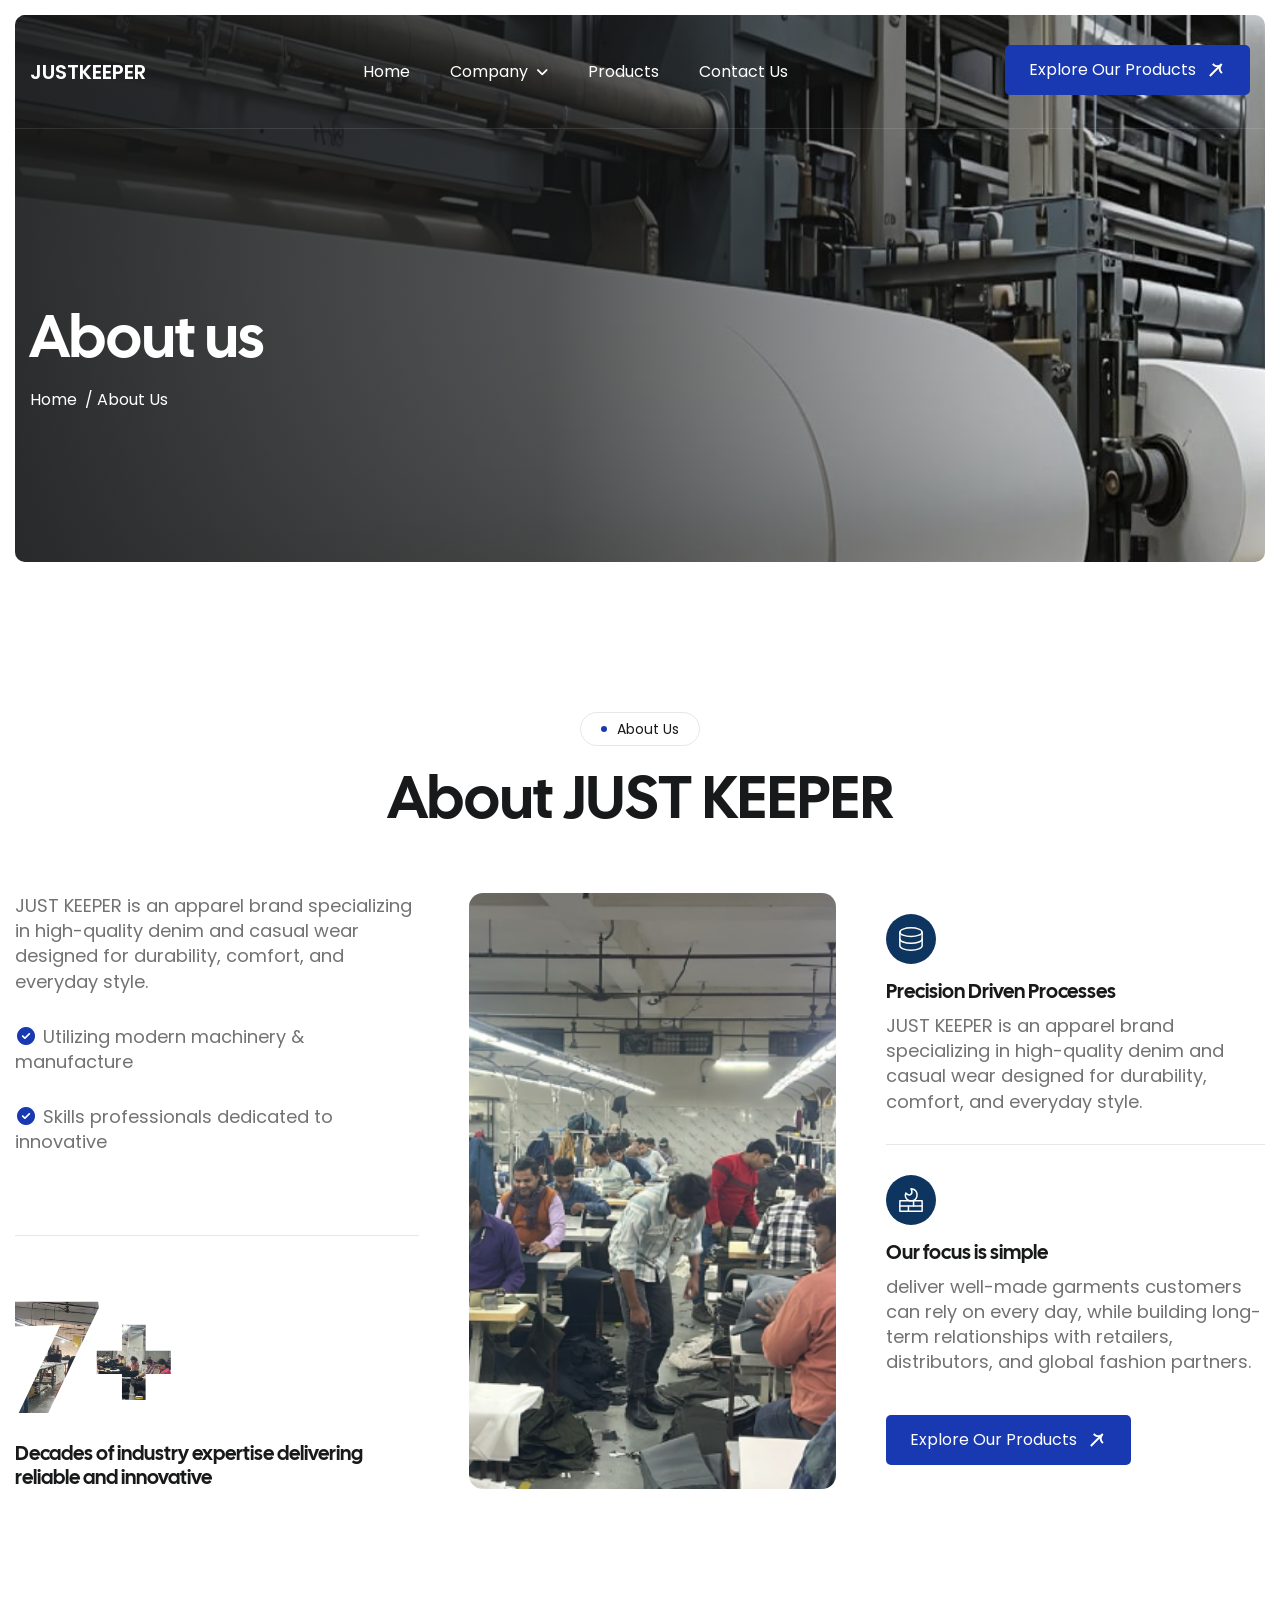
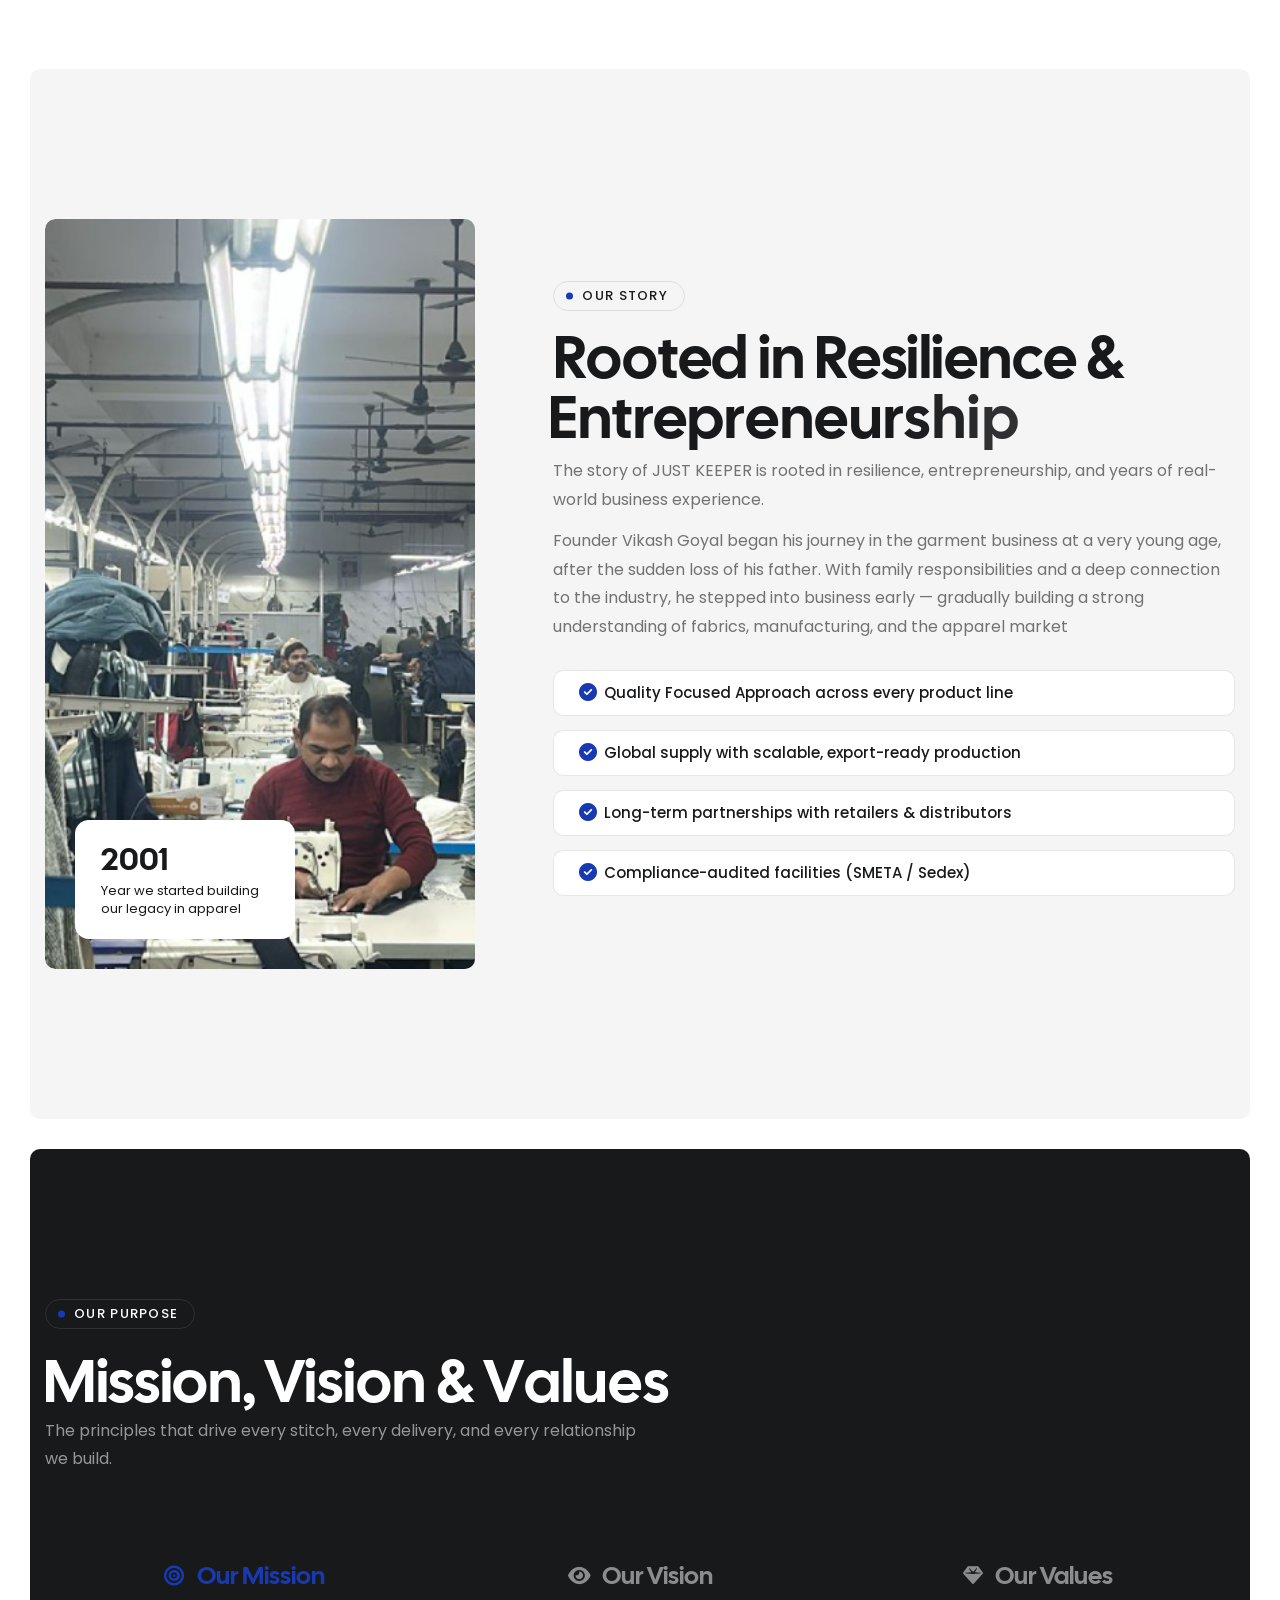
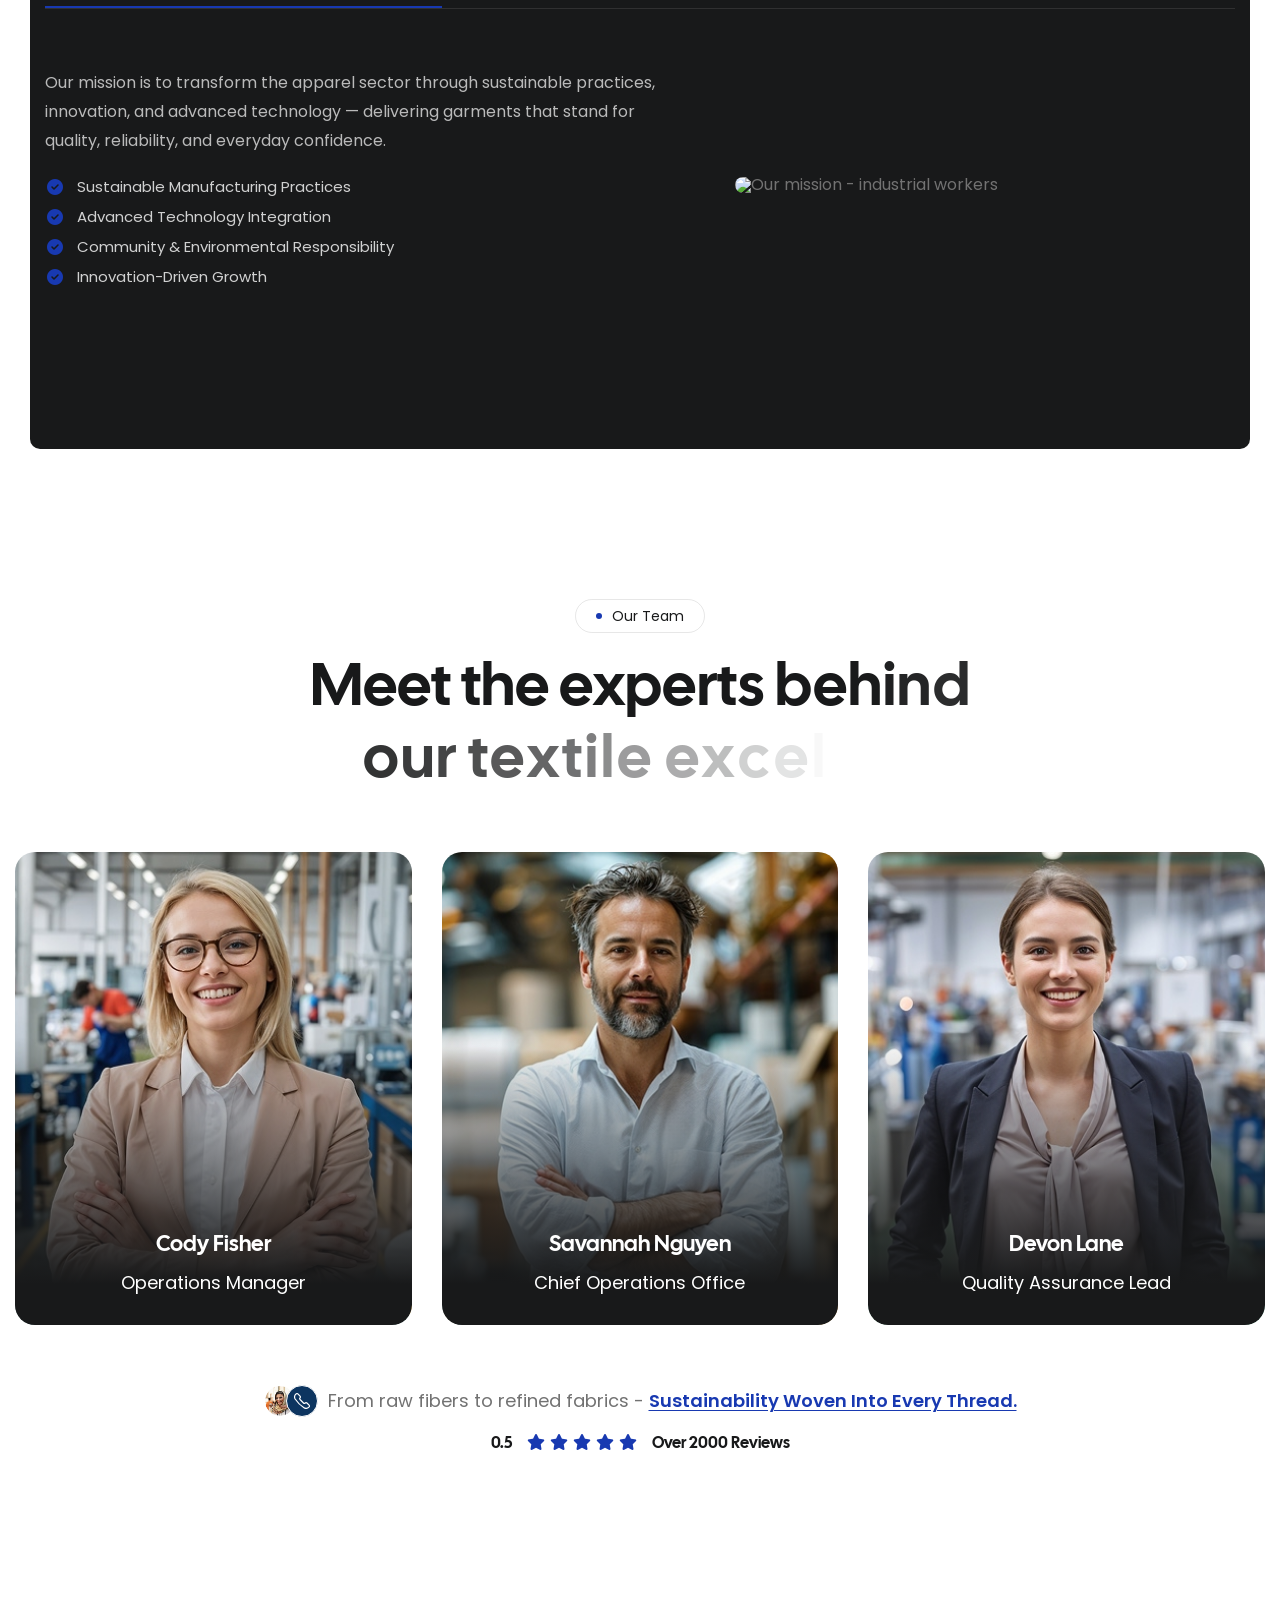
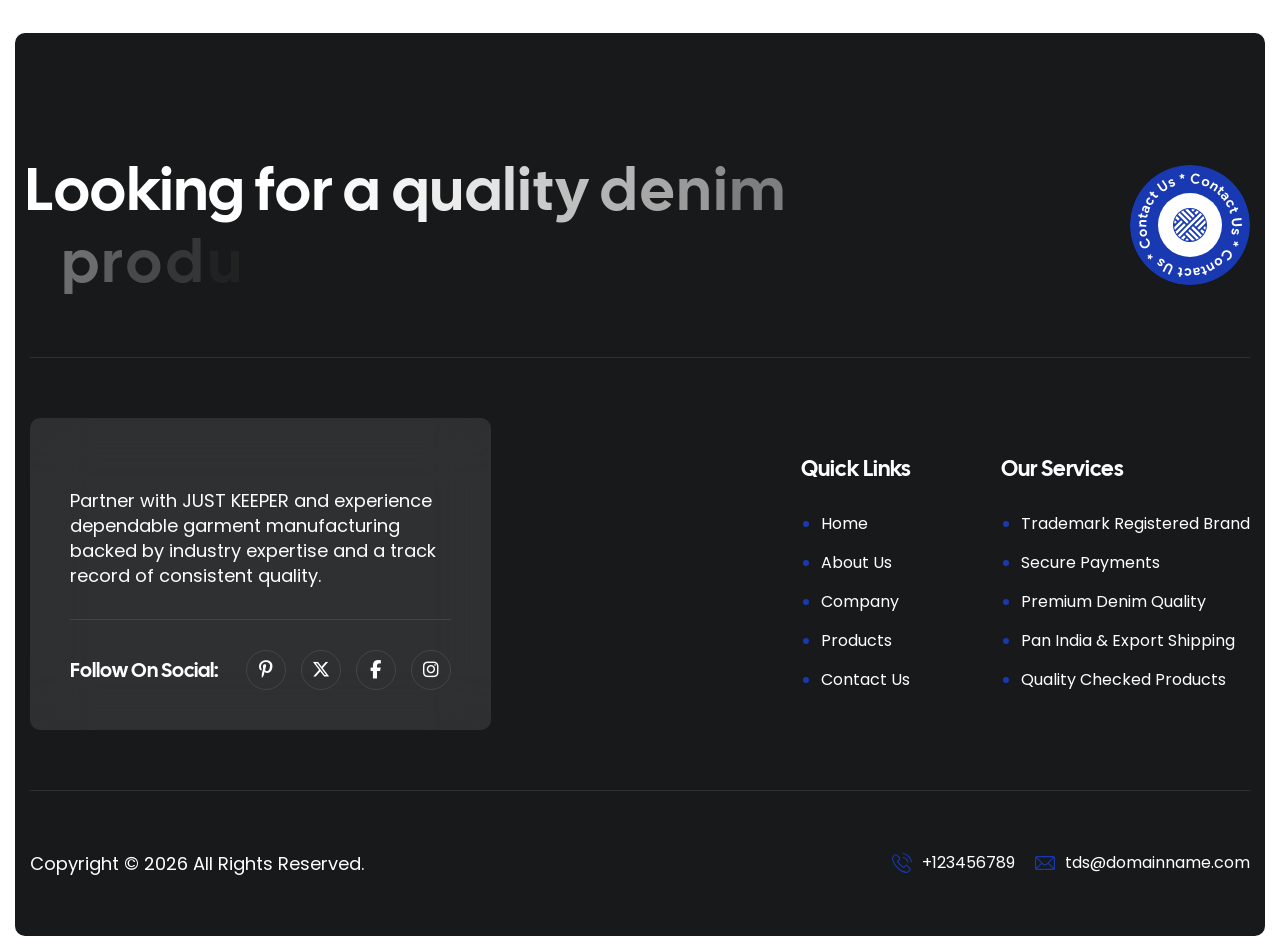
==== commit 1b6382c3: "Add files via upload" ====
--- a/about.html
+++ b/about.html
@@ -15,7 +15,7 @@
     <!-- Page Title -->
     <title>Just Keeper - Clothing Manufracturing</title>
     <!-- Favicon Icon -->
-    <link rel="shortcut icon" type="image/x-icon" href="images/favicon.png" />
+    <!-- <link rel="shortcut icon" type="image/x-icon" href="images/favicon.png" /> -->
     <!-- Google Fonts Css-->
     <link rel="preconnect" href="https://fonts.googleapis.com/" />
     <link rel="preconnect" href="https://fonts.gstatic.com/" crossorigin />
@@ -47,12 +47,12 @@
   </head>
   <body>
     <!-- Preloader Start -->
-    <div class="preloader">
+    <!-- <div class="preloader">
       <div class="loading-container">
         <div class="loading"></div>
         <div id="loading-icon"><img src="images/loader.svg" alt="" /></div>
       </div>
-    </div>
+    </div> -->
     <!-- Preloader End -->
 
     <!-- Header Start -->
--- a/css/custom.css
+++ b/css/custom.css
@@ -488,8 +488,8 @@
 }
 p {
   font-size: 18px;
-  /* line-height: 140%; */
-  letter-spacing: -0.04em;
+  line-height: 140%;
+  /* letter-spacing: -0.04em; */
   /* text-align: justify; */
 }
 .max-width-800px {
@@ -4063,11 +4063,11 @@
 }
 
 .post-entry blockquote p {
-  font-family: var(--accent-font);
-  font-size: 20px;
-  font-weight: 400;
-  line-height: 1.4em;
-  color: var(--primary-color);
+     /* font-family: var(--accent-font); */
+    font-size: 18px;
+    font-weight: 600;
+    line-height: 1.4em;
+    color: var(--primary-color);
 }
 
 .post-entry blockquote p:last-child {
@@ -4840,7 +4840,209 @@
 .page-faqs .page-single-faqs:last-child {
   margin-bottom: 0px;
 }
-
+ .jk-contact-section {
+    padding: 150px 40px;
+    display: flex;
+    gap: 40px;
+    align-items: stretch;
+    min-height: 600px;
+    box-sizing: border-box;
+  }
+  .jk-left-col {
+    width: 45%;
+    display: flex;
+    flex-direction: column;
+    /* flex-direction: column-reverse; */
+    gap: 30px;
+  }
+  .jk-image-box {
+    flex: 1;
+    border-radius: 16px;
+    overflow: hidden;
+    min-height: 260px;
+    background: #c5bfb3 url('../images/justkeeper-denimjacket-02.png') center/cover no-repeat;
+  }
+  .jk-map-box {
+    margin-top: 16px;
+    border-radius: 16px;
+    overflow: hidden;
+    height: 200px;
+    background: #d4d0c8;
+    display: flex;
+    align-items: center;
+    justify-content: center;
+    flex-shrink: 0;
+  }
+  .jk-map-box iframe {
+    width: 100%;
+    height: 100%;
+    border: 0;
+    display: block;
+  }
+  .jk-right-col {
+    flex: 1;
+    display: flex;
+    flex-direction: column;
+    gap: 0;
+  }
+  .jk-eyebrow {
+    display: flex;
+    align-items: center;
+    gap: 10px;
+    margin-bottom: 14px;
+  }
+  .jk-eyebrow-bar {
+    width: 4px;
+    height: 22px;
+    background: #1839b1;
+    border-radius: 2px;
+    display: inline-block;
+  }
+  .jk-eyebrow-bar + .jk-eyebrow-bar {
+    opacity: 0.45;
+  }
+  .jk-eyebrow-text {
+    font-size: 13px;
+    font-weight: 500;
+    letter-spacing: 0.1em;
+    text-transform: uppercase;
+    color: #5a5a5a;
+  }
+  .jk-heading {
+    font-size: 34px;
+    font-weight: 700;
+    color: #1e1e1e;
+    line-height: 1.2;
+    margin: 0 0 14px;
+  }
+  .jk-subtext {
+    font-size: 16px;
+    /* color: #5a5a5a;
+    line-height: 1.65; */
+    margin: 0 0 24px;
+    max-width: 480px;
+  }
+  .jk-form-box {
+    background: #f5f5f5;
+    border-radius: 20px;
+    padding: 22px 22px 18px;
+  }
+  .jk-form-row {
+    display: flex;
+    gap: 14px;
+    margin-bottom: 14px;
+  }
+  .jk-field-group {
+    display: flex;
+    flex-direction: column;
+    gap: 5px;
+    flex: 1;
+  }
+  .jk-field-group.jk-full {
+    width: 100%;
+    margin-bottom: 14px;
+  }
+  .jk-label {
+    font-size: 11px;
+    font-weight: 600;
+    letter-spacing: 0.09em;
+    text-transform: uppercase;
+    color: #5a5a5a;
+  }
+  .jk-input,
+  .jk-textarea {
+    background: #ebebeb;
+    border: 1.5px solid transparent;
+    border-radius: 10px;
+    padding: 11px 14px;
+    font-size: 14px;
+    color: #1e1e1e;
+    outline: none;
+    width: 100%;
+    box-sizing: border-box;
+    transition: border-color 0.2s;
+    font-family: inherit;
+  }
+  .jk-input::placeholder,
+  .jk-textarea::placeholder {
+    color: #c0c0c0;
+  }
+  .jk-input:focus,
+  .jk-textarea:focus {
+    border-color: #1839b1;
+  }
+  .jk-textarea {
+    resize: none;
+    height: 110px;
+  }
+  .jk-submit-btn {
+    width: 100%;
+    background: #1839b1;
+    color: #1e1e1e;
+    border: none;
+    border-radius: 10px;
+    padding: 15px;
+    font-size: 15px;
+    font-weight: 600;
+    cursor: pointer;
+    margin-top: 4px;
+    margin-bottom: 16px;
+    font-family: inherit;
+    letter-spacing: 0.02em;
+    transition: background 0.2s;
+  }
+  /* .jk-submit-btn:hover {
+    background: #b89540;
+  } */
+  .jk-social-row {
+    display: flex;
+    gap: 10px;
+    flex-wrap: wrap;
+    justify-content: center;
+    padding-top: 10px;
+  }
+  .jk-social-icon {
+    width: 40px;
+    height: 40px;
+    border-radius: 10px;
+    background: #ebebeb;
+    display: flex;
+    align-items: center;
+    justify-content: center;
+    text-decoration: none;
+    transition: background 0.2s;
+  }
+  .jk-social-icon:hover {
+    background: #1839b1;
+  }
+  .jk-social-icon svg {
+    width: 18px;
+    height: 18px;
+    fill: #6b6b6b;
+  }
+  .jk-social-icon:hover svg{
+    fill: #fff;
+  }
+  .jk-contact-info {
+  display: flex;
+  /* flex-direction: column; */
+  gap: 20px;
+  margin-bottom: 24px;
+}
+.jk-info-item {
+  display: flex;
+  align-items: center;
+  gap: 12px;
+  font-size: 14px;
+  color: #3a3a3a;
+  font-weight: 500;
+}
+.jk-info-item svg {
+  width: 15px;
+  height: 15px;
+  fill: #1839b1;
+  flex-shrink: 0;
+}
 /************************************/
 /***    31. Contact Us Page css   ***/
 /************************************/
@@ -7933,7 +8135,7 @@
 }
 
 .our-testimonials-gold {
-  padding: 120px 0;
+  padding: 150px 0;
 }
 
 .testimonial-image-box-gold {
@@ -9734,7 +9936,7 @@
 }
 
 .about-us-prime {
-  padding: 120px 0 0 0;
+  padding: 150px 0 50px 0;
 }
 
 .about-us-prime .get-in-touch-circle-prime {
@@ -12180,7 +12382,8 @@
 
 .our-services-gold {
   position: relative;
-  background-image: url("https://html.awaikenthemes.com/yarnex/images/our-story-bg-prime.jpg");
+  /* background-image: url("https://html.awaikenthemes.com/yarnex/images/our-story-bg-prime.jpg"); */
+  background-image: url("../images/justkeeper-whyus.png");
   background-size: cover;
   background-repeat: no-repeat;
   background-attachment: fixed;
@@ -12710,7 +12913,7 @@
   background-repeat: no-repeat;
   background-position: bottom -30px right -40px;
   background-size: auto;
-  padding: 120px 0;
+  padding: 150px 0;
 }
 
 .about-section .section-row .section-title.section-title-center {
@@ -12784,7 +12987,8 @@
 
 .about-stat-box h2 {
   display: inline-block;
-  background: url("../images/team-3.jpg");
+  /* background: url("../images/team-3.jpg"); */
+  background: url("../images/justkeeper-manufacturing-unit-01.png");
   background-size: cover;
   background-clip: text;
   -webkit-text-fill-color: transparent;
@@ -13123,15 +13327,15 @@
 }
 .fp2-nav {
   display: flex;
-  gap: 30px;
+  gap: 7px;
   align-items: center;
 }
 .fp2-btn {
   width: 46px;
   height: 46px;
   border-radius: 50%;
-  border: 1.5px solid #d0d0d0;
-  background: #fff;
+    border: 1.5px solid #ebebeb;
+    background: #ebebeb;
   cursor: pointer;
   font-size: 17px;
   color: #444;
@@ -13241,25 +13445,26 @@
 .fp2-link {
   font-size: 12px;
   font-weight: 700;
-  color: #c9960a;
+  /* color: #c9960a; */
+  color: #fff;
   text-decoration: none;
   text-transform: uppercase;
   letter-spacing: 0.07em;
   display: inline-flex;
   align-items: center;
   gap: 6px;
-  border-bottom: 1.5px solid #c9960a;
+  border-bottom: 1.5px solid #fff;
   padding-bottom: 1px;
 }
 .fp2-link:hover {
-  color: #f0c030;
-  border-color: #f0c030;
+  color: #fff;
+  border-color: #fff;
 }
 
 .abt-section {
   margin: 30px;
   border-radius: 10px;
-  padding: 120px 0;
+  padding: 150px 0;
 }
 .abt-section-tag {
   display: inline-flex;
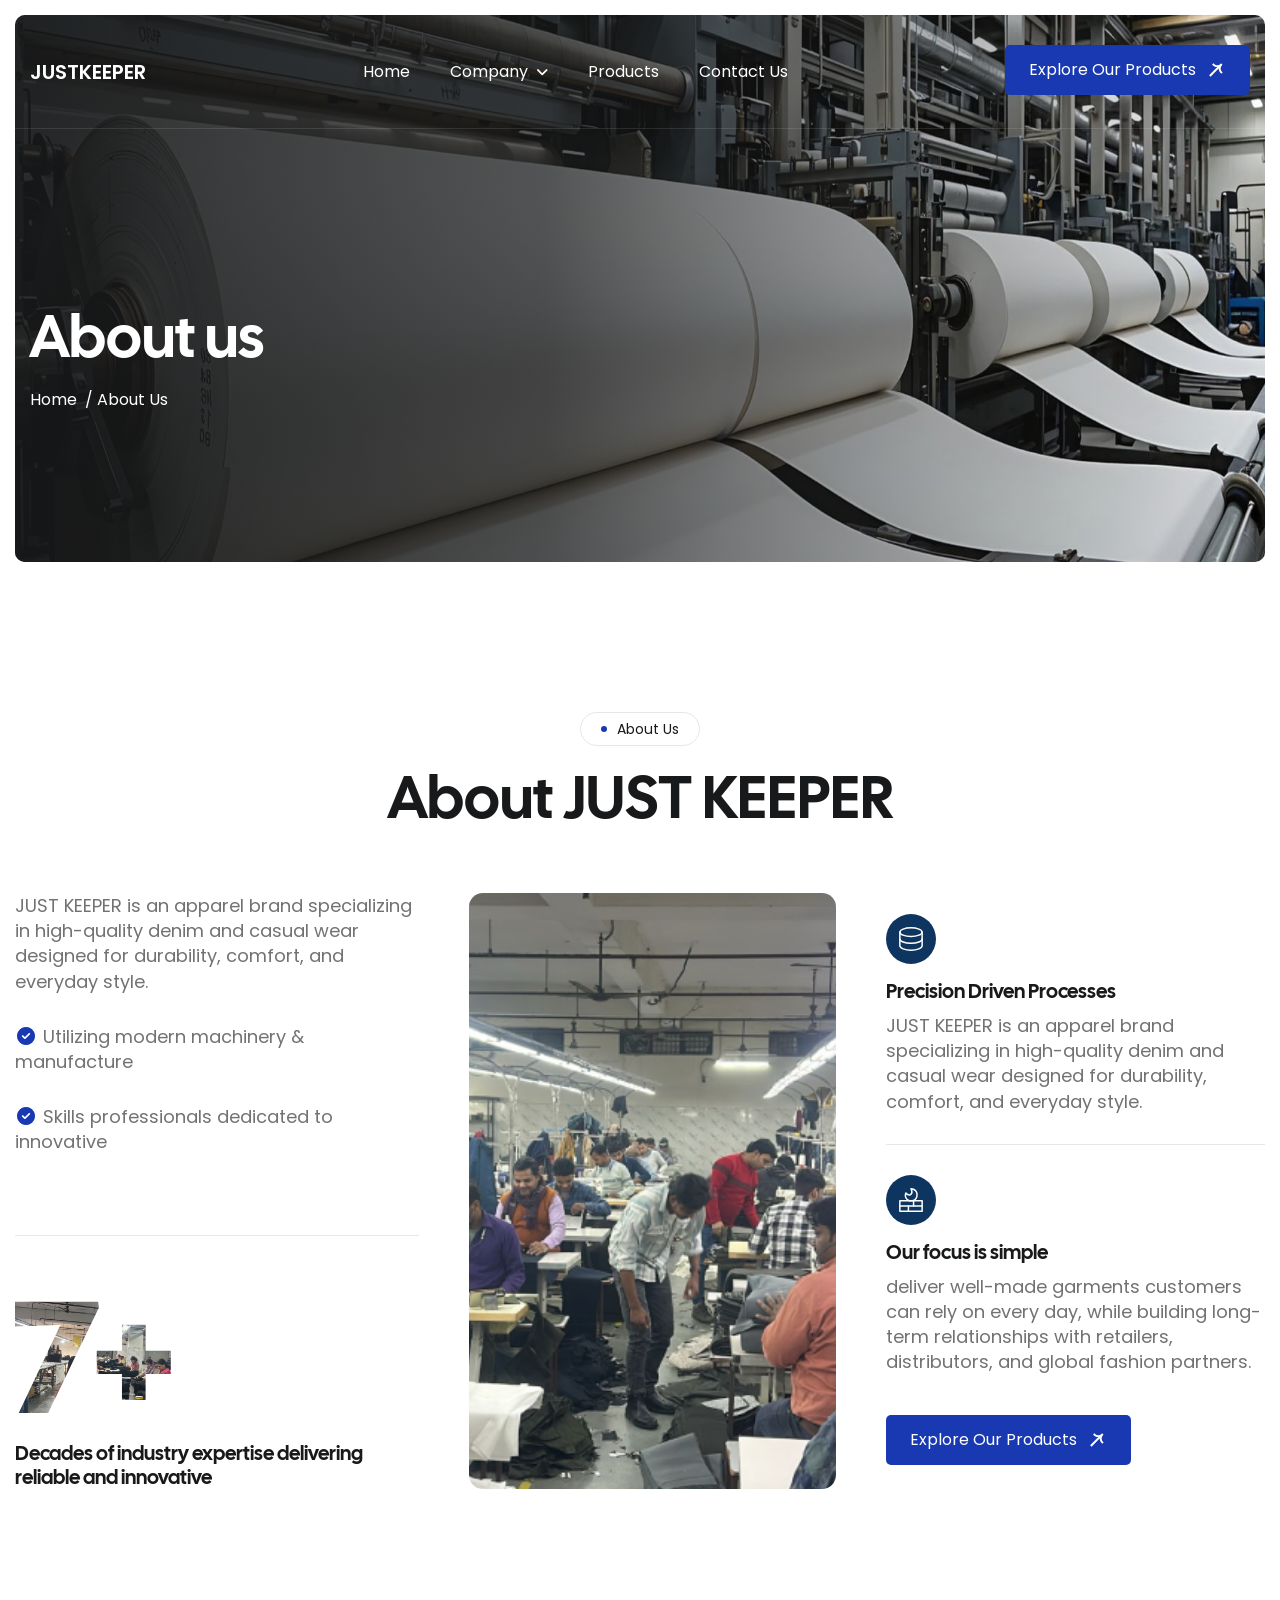
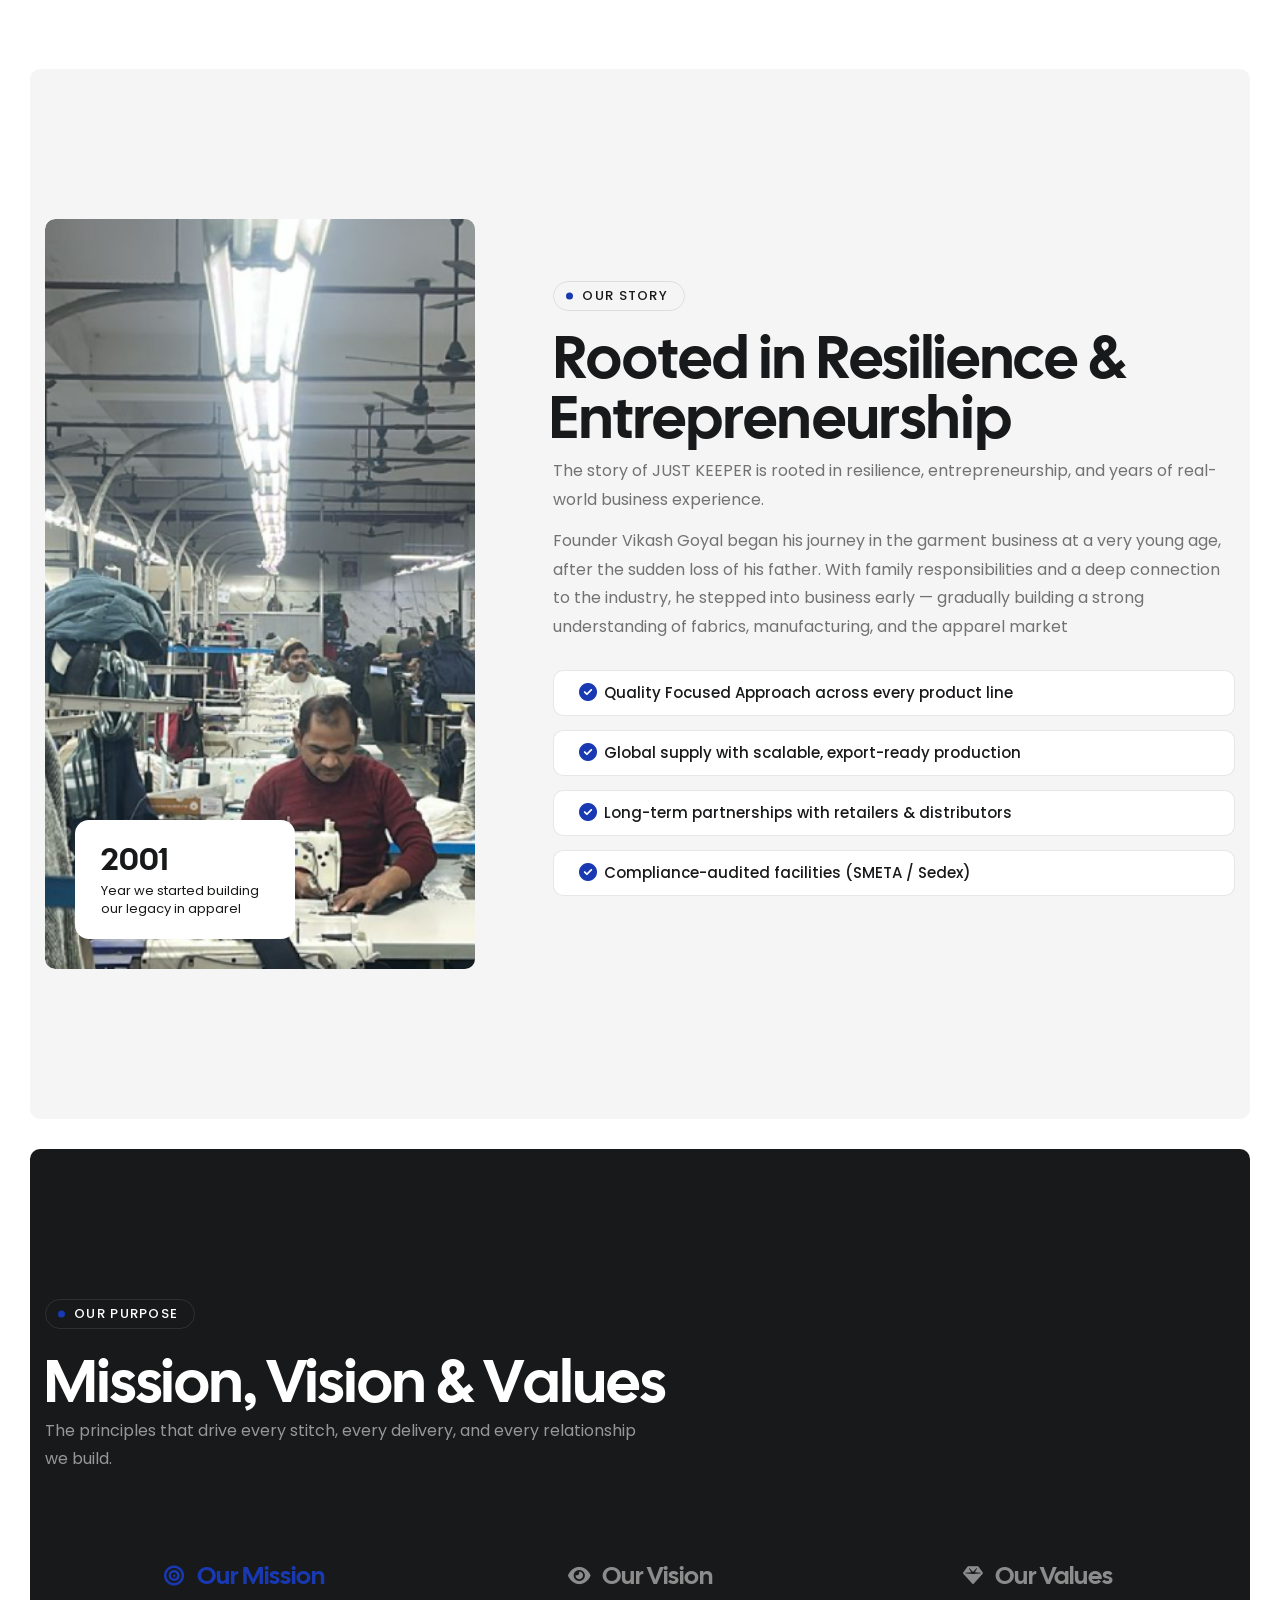
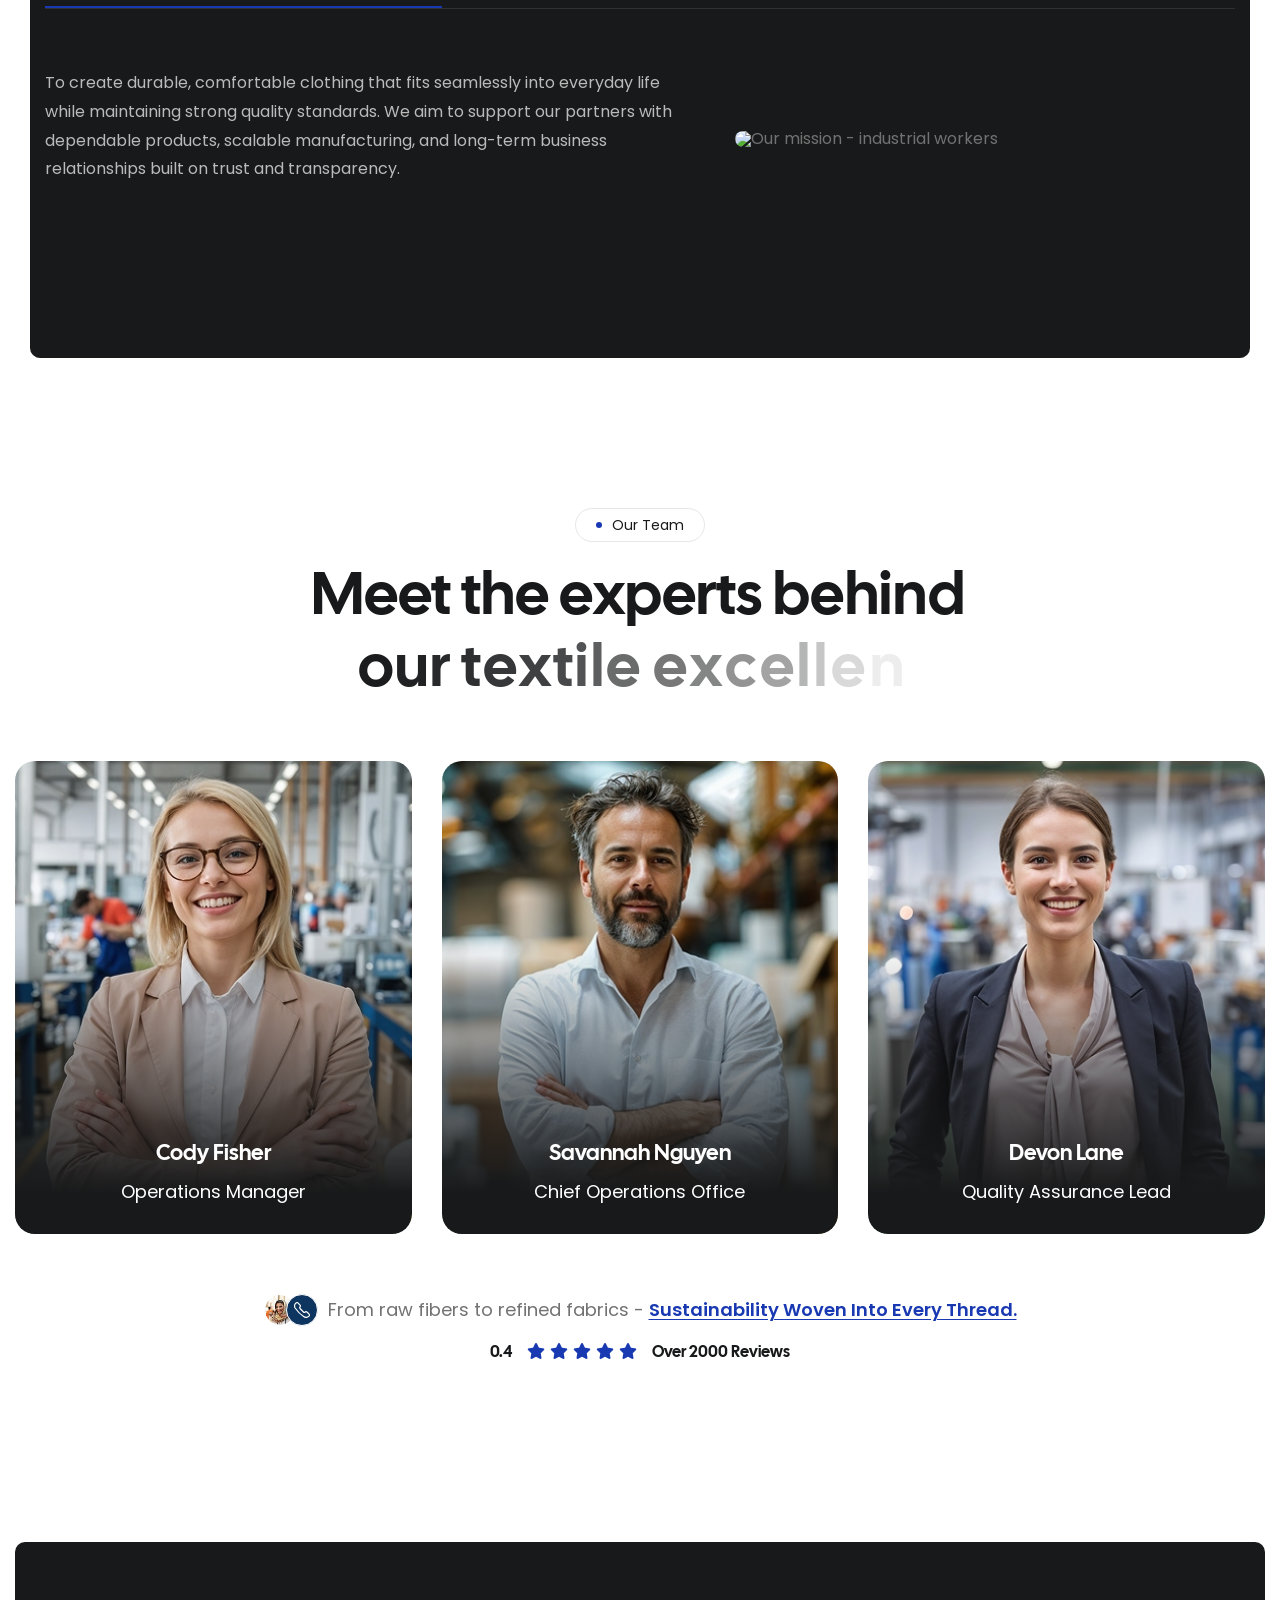
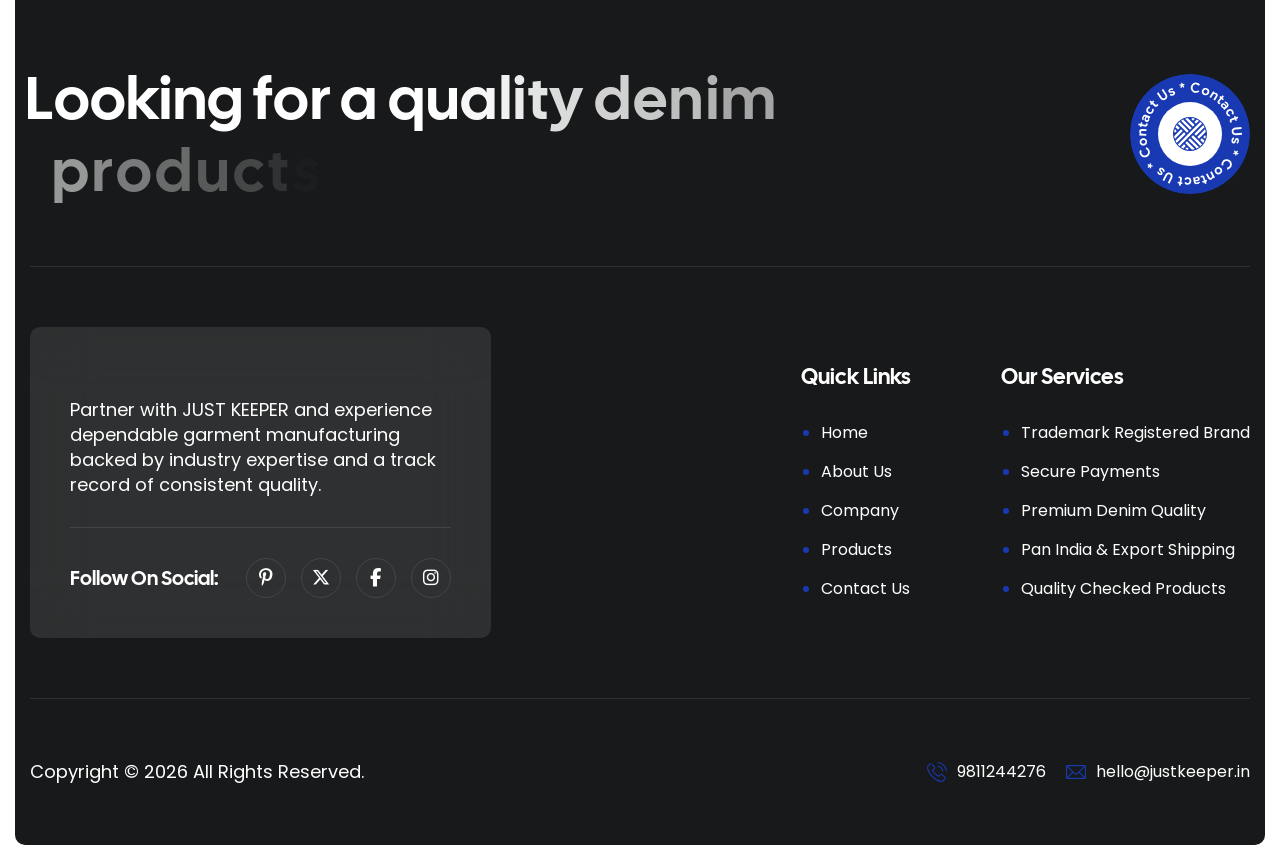
==== commit d18ffecc: "Add files via upload" ====
--- a/about.html
+++ b/about.html
@@ -39,6 +39,7 @@
     <link rel="stylesheet" href="css/mousecursor.css" />
     <!-- Main Custom Css -->
     <link href="css/custom.css" rel="stylesheet" media="screen" />
+    <link href="css/responsive.css" rel="stylesheet" media="screen" />
 
     <link
       rel="stylesheet"
@@ -104,7 +105,7 @@
               </div>
 
               <div class="header-btn">
-                <a href="contact.html" class="btn-slide-left-right"
+                <a href="products.html" class="btn-slide-left-right"
                   >Explore Our Products</a
                 >
               </div>
@@ -118,7 +119,7 @@
     <!-- Header End -->
 
     <!-- Page Header Section Start -->
-    <div class="page-header parallaxie">
+    <div class="page-header">
       <div class="container">
         <div class="row">
           <div class="col-lg-12">
@@ -143,7 +144,7 @@
     <!-- Page Header Section End -->
 
     <!-- About Us Section Start -->
-    <div class="about-section">
+    <div class="about-section sm-pt-70px">
       <div class="container">
         <div class="row section-row">
           <div class="col-lg-12">
@@ -288,7 +289,7 @@
 
                 <!-- About Us Btn Start -->
                 <div class="about-info-box-btn-prime">
-                  <a href="about.html" class="btn-slide-left-right"
+                  <a href="products.html" class="btn-slide-left-right"
                     >Explore Our Products</a
                   >
                 </div>
@@ -304,7 +305,7 @@
 
     <!-- About Us Section End -->
     <!-- ─── OUR STORY ─── -->
-    <section class="abt-section" style="background: #f5f5f5">
+    <section class="abt-section sm-pt-70px sm-pb-70px" style="background: #f5f5f5">
       <div class="container">
         <div class="row align-items-center g-5">
           <div class="col-lg-5 abt-reveal">
@@ -327,7 +328,7 @@
             <span class="abt-section-tag">Our Story</span>
             <!-- <h2 class="abt-section-title">Rooted in Resilience &amp; Entrepreneurship</h2> -->
             <h1
-              class="text-anime-style-3"
+              class="text-anime-style-3 sm-fs-26px"
               data-cursor="-opaque"
               style="font-size: 60px; line-height: 1em"
             >
@@ -520,138 +521,90 @@
   </div>
 </div> -->
 
-    <section
-      class="abt-section dark-section"
-      style="background: var(--primary-color)"
-    >
-      <div class="container">
-        <div class="row">
-          <div class="col-lg-8 abt-reveal">
-            <span class="abt-section-tag">Our Purpose</span>
-            <!-- <h2 class="abt-section-title">Mission, Vision &amp; Values</h2> -->
-            <h1
-              class="text-anime-style-3"
-              data-cursor="-opaque"
-              style="font-size: 60px; color: #fff"
-            >
-              Mission, Vision &amp; Values
-            </h1>
-            <p class="abt-section-desc">
-              The principles that drive every stitch, every delivery, and every
-              relationship we build.
-            </p>
-          </div>
+   <section class="abt-section dark-section sm-pt-70px sm-pb-70px" style="background: var(--primary-color)">
+  <div class="container">
+    <div class="row">
+      <div class="col-lg-8 abt-reveal">
+        <span class="abt-section-tag">Our Purpose</span>
+        <h1 class="text-anime-style-3 sm-fs-26px sm-mb-10px" data-cursor="-opaque" style="font-size: 60px; color: #fff">
+          Mission, Vision &amp; Values
+        </h1>
+        <p class="abt-section-desc">
+          The principles that drive every stitch, every delivery, and every relationship we build.
+        </p>
+      </div>
+    </div>
+
+    <div class="abt-mvv-tab-nav mt-5">
+      <button class="abt-mvv-tab-btn active" data-panel="mission">
+        <i class="fa-solid fa-bullseye"></i> Our Mission
+      </button>
+      <button class="abt-mvv-tab-btn" data-panel="vision">
+        <i class="fa-solid fa-eye"></i> Our Vision
+      </button>
+      <button class="abt-mvv-tab-btn" data-panel="values">
+        <i class="fa-solid fa-gem"></i> Our Values
+      </button>
+    </div>
+
+    <div id="abt-panel-mission" class="abt-mvv-panel active">
+      <div class="abt-mvv-content">
+        <p class="abt-mvv-desc">
+          To create durable, comfortable clothing that fits seamlessly into everyday life while maintaining strong quality standards. We aim to support our partners with dependable products, scalable manufacturing, and long-term business relationships built on trust and transparency.
+        </p>
+      </div>
+      <div class="abt-mvv-image">
+        <img src="https://images.unsplash.com/photo-1556761175-5973dc0f32e7?w=800&q=80" alt="Our mission - industrial workers" />
+      </div>
+    </div>
+
+    <div id="abt-panel-vision" class="abt-mvv-panel">
+      <div class="abt-mvv-content">
+        <p class="abt-mvv-desc">
+          To become a globally trusted apparel brand known for consistent quality, practical design, and reliable manufacturing solutions across domestic and international markets. 
+        </p>
+      </div>
+      <div class="abt-mvv-image">
+        <img src="https://images.unsplash.com/photo-1454165804606-c3d57bc86b40?w=800&q=80" alt="Vision - future of manufacturing" />
+      </div>
+    </div>
+
+    <div id="abt-panel-values" class="abt-mvv-panel">
+      <div class="abt-mvv-content">
+        <p class="abt-mvv-desc">
+          Our values are the foundation of everything we do — from the way we treat our workforce to the way we handle every client order with precision and care.
+        </p>
+        
+        <div class="abt-mvv-feature">
+          <i class="fa-solid fa-check-circle"></i>
+          <b>Quality First</b>
+          <span class="abt-mvv-feature-desc">— Consistent quality standards in every batch, from first piece to last.</span>
         </div>
 
-        <div class="abt-mvv-tab-nav mt-5">
-          <button class="abt-mvv-tab-btn active" data-panel="mission">
-            <i class="fa-solid fa-bullseye"></i> Our Mission
-          </button>
-          <button class="abt-mvv-tab-btn" data-panel="vision">
-            <i class="fa-solid fa-eye"></i> Our Vision
-          </button>
-          <button class="abt-mvv-tab-btn" data-panel="values">
-            <i class="fa-solid fa-gem"></i> Our Values
-          </button>
+        <div class="abt-mvv-feature">
+          <i class="fa-solid fa-check-circle"></i>
+          <b>Customer Commitment</b>
+          <span class="abt-mvv-feature-desc">— Long-term partnerships built on understanding and fulfilling client needs.</span>
         </div>
 
-        <div id="abt-panel-mission" class="abt-mvv-panel active">
-          <div class="abt-mvv-content">
-            <p class="abt-mvv-desc">
-              Our mission is to transform the apparel sector through sustainable
-              practices, innovation, and advanced technology — delivering
-              garments that stand for quality, reliability, and everyday
-              confidence.
-            </p>
-            <div class="abt-mvv-feature">
-              <i class="fa-solid fa-check-circle"></i> Sustainable Manufacturing
-              Practices
-            </div>
-            <div class="abt-mvv-feature">
-              <i class="fa-solid fa-check-circle"></i> Advanced Technology
-              Integration
-            </div>
-            <div class="abt-mvv-feature">
-              <i class="fa-solid fa-check-circle"></i> Community &amp;
-              Environmental Responsibility
-            </div>
-            <div class="abt-mvv-feature">
-              <i class="fa-solid fa-check-circle"></i> Innovation-Driven Growth
-            </div>
-          </div>
-          <div class="abt-mvv-image">
-            <img
-              src="https://images.unsplash.com/photo-1556761175-5973dc0f32e7?w=800&q=80"
-              alt="Our mission - industrial workers"
-            />
-          </div>
+        <div class="abt-mvv-feature">
+          <i class="fa-solid fa-check-circle"></i>
+          <b>Consistency &amp; Reliability</b>
+          <span class="abt-mvv-feature-desc">— Structured, dependable processes from production to dispatch.</span>
         </div>
 
-        <div id="abt-panel-vision" class="abt-mvv-panel">
-          <div class="abt-mvv-content">
-            <p class="abt-mvv-desc">
-              Our vision is to lead the transformation of global apparel
-              manufacturing — setting new benchmarks for sustainability,
-              efficiency, and technological excellence across all sectors.
-            </p>
-            <div class="abt-mvv-feature">
-              <i class="fa-solid fa-check-circle"></i> Lead garment innovation
-              globally
-            </div>
-            <div class="abt-mvv-feature">
-              <i class="fa-solid fa-check-circle"></i> Become the benchmark for
-              export-quality denim
-            </div>
-            <div class="abt-mvv-feature">
-              <i class="fa-solid fa-check-circle"></i> Build a world-class,
-              compliant supply chain
-            </div>
-            <div class="abt-mvv-feature">
-              <i class="fa-solid fa-check-circle"></i> Empower artisans and
-              skilled workers
-            </div>
-          </div>
-          <div class="abt-mvv-image">
-            <img
-              src="https://images.unsplash.com/photo-1454165804606-c3d57bc86b40?w=800&q=80"
-              alt="Vision - future of manufacturing"
-            />
-          </div>
+        <div class="abt-mvv-feature">
+          <i class="fa-solid fa-check-circle"></i>
+          <b>Continuous Improvement</b>
+          <span class="abt-mvv-feature-desc">— Constant refinement of products, processes, and systems.</span>
         </div>
-
-        <div id="abt-panel-values" class="abt-mvv-panel">
-          <div class="abt-mvv-content">
-            <p class="abt-mvv-desc">
-              Our values are the foundation of everything we do — from the way
-              we treat our workforce to the way we handle every client order
-              with precision and care.
-            </p>
-            <div class="abt-mvv-feature">
-              <i class="fa-solid fa-check-circle"></i> Integrity in every
-              transaction
-            </div>
-            <div class="abt-mvv-feature">
-              <i class="fa-solid fa-check-circle"></i> Craftsmanship as a
-              non-negotiable standard
-            </div>
-            <div class="abt-mvv-feature">
-              <i class="fa-solid fa-check-circle"></i> Respect for people,
-              planet, and process
-            </div>
-            <div class="abt-mvv-feature">
-              <i class="fa-solid fa-check-circle"></i> Continuous improvement in
-              all operations
-            </div>
-          </div>
-          <div class="abt-mvv-image">
-            <img
-              src="https://images.unsplash.com/photo-1600880292089-90a7e086ee0c?w=800&q=80"
-              alt="Our values - team culture"
-            />
-          </div>
-        </div>
-      </div>
-    </section>
+      </div>
+      <div class="abt-mvv-image">
+        <img src="https://images.unsplash.com/photo-1600880292089-90a7e086ee0c?w=800&q=80" alt="Our values - team culture" />
+      </div>
+    </div>
+  </div>
+</section>
     <!-- Our Approach Section End -->
 
     <!-- Our Team Section Start -->
@@ -964,18 +917,18 @@
               <!-- Footer Copyright Text End -->
 
               <!-- Footer Privacy Policy Start -->
-              <div class="footer-contact-item-list-gold">
+             <div class="footer-contact-item-list-gold">
                 <ul>
                   <li>
                     <img
                       src="images/icon-phone-accent-secondary.svg"
                       alt=""
-                    /><a href="tel:123456789">+123456789</a>
+                    /><a href="tel:9811244276">9811244276</a>
                   </li>
                   <li>
                     <img src="images/icon-mail-accent-secondary.svg" alt="" /><a
-                      href="mailto:info@domainname.com"
-                      >tds@domainname.com</a
+                      href="mailto:hello@justkeeper.in"
+                      >hello@justkeeper.in</a
                     >
                   </li>
                 </ul>
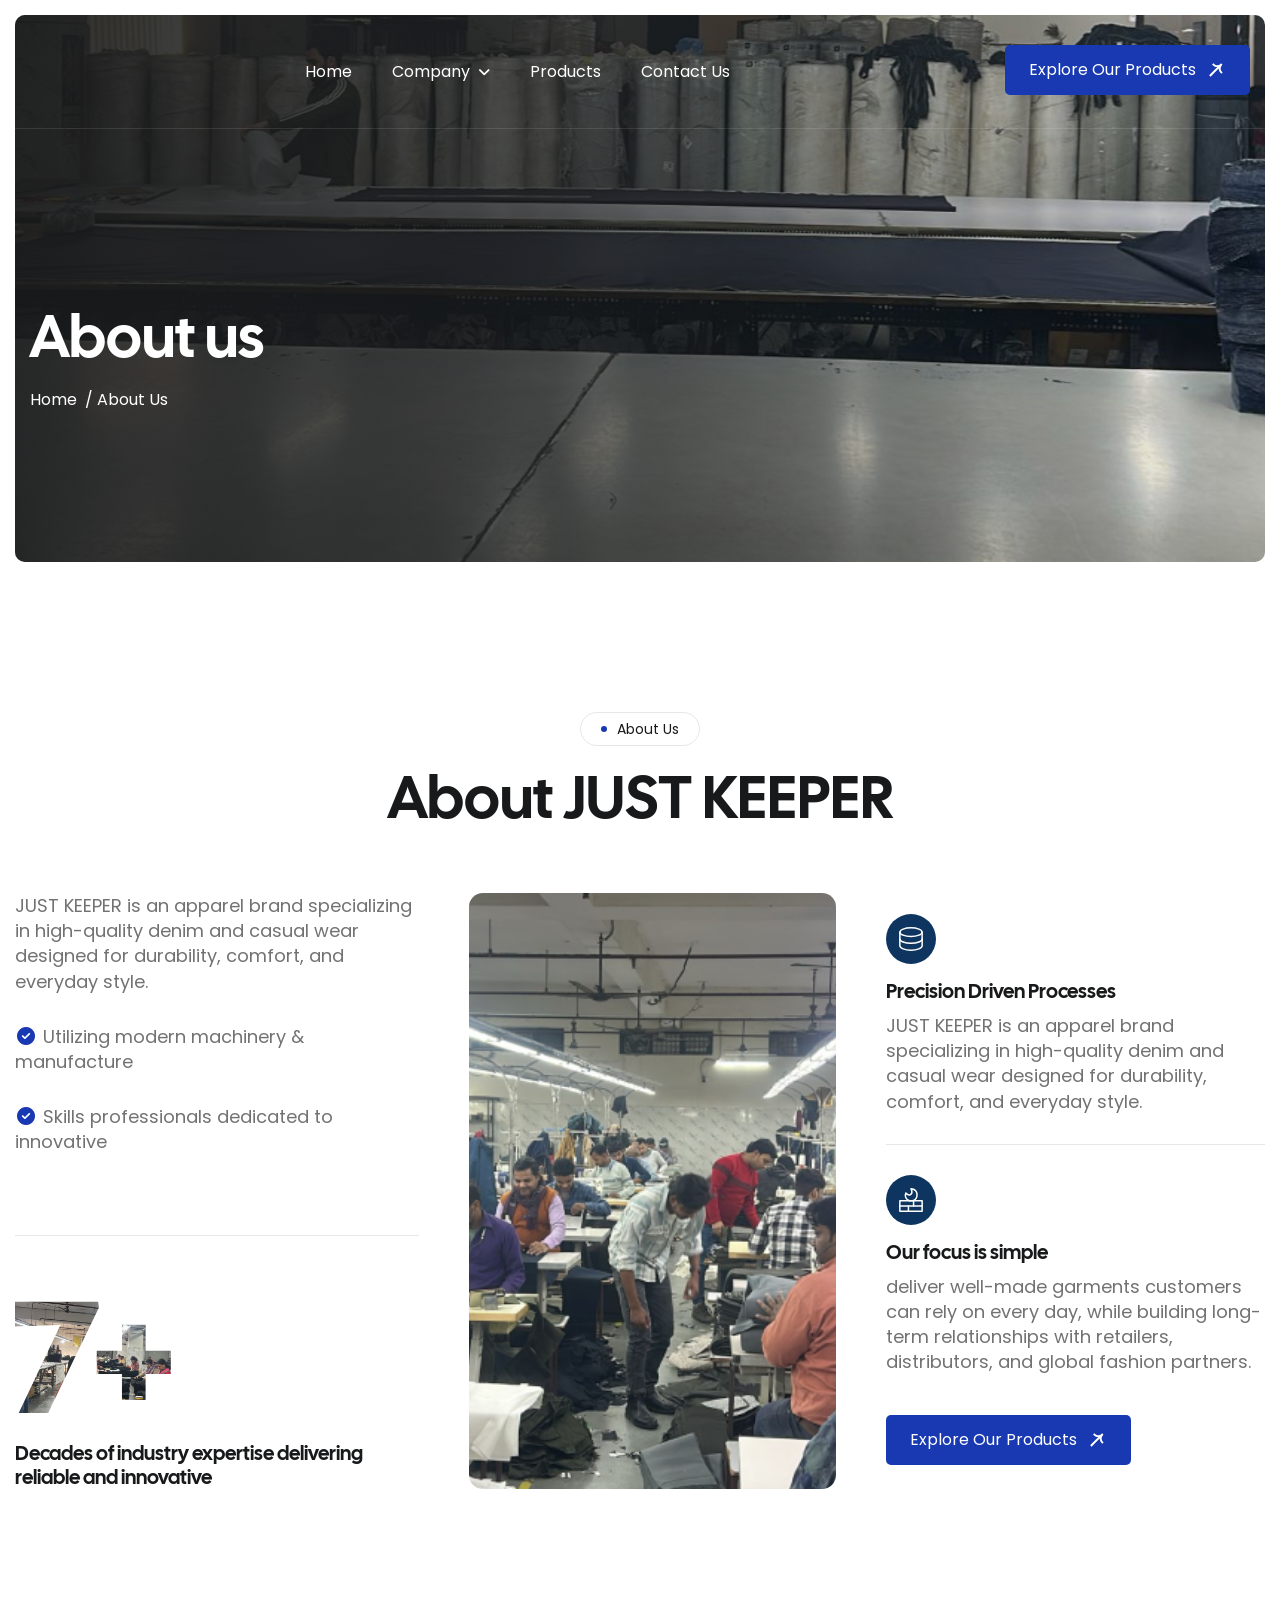
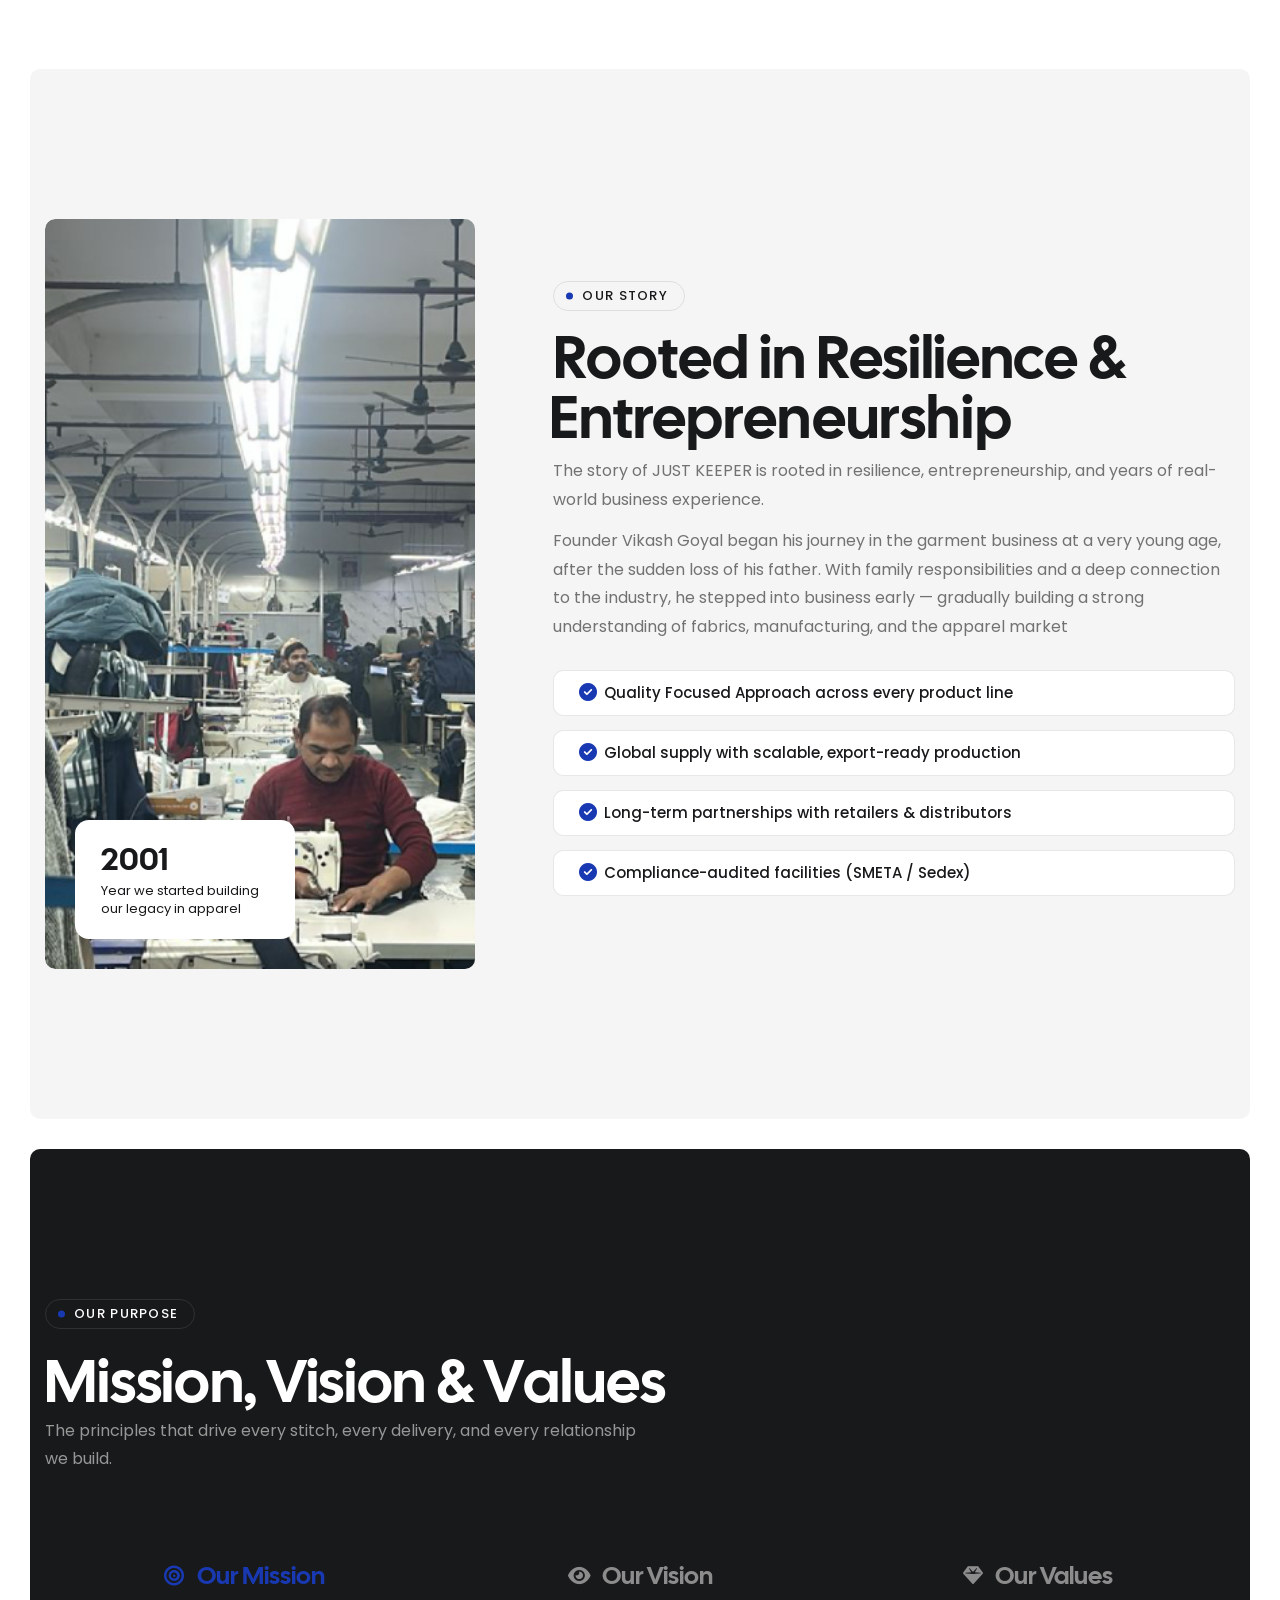
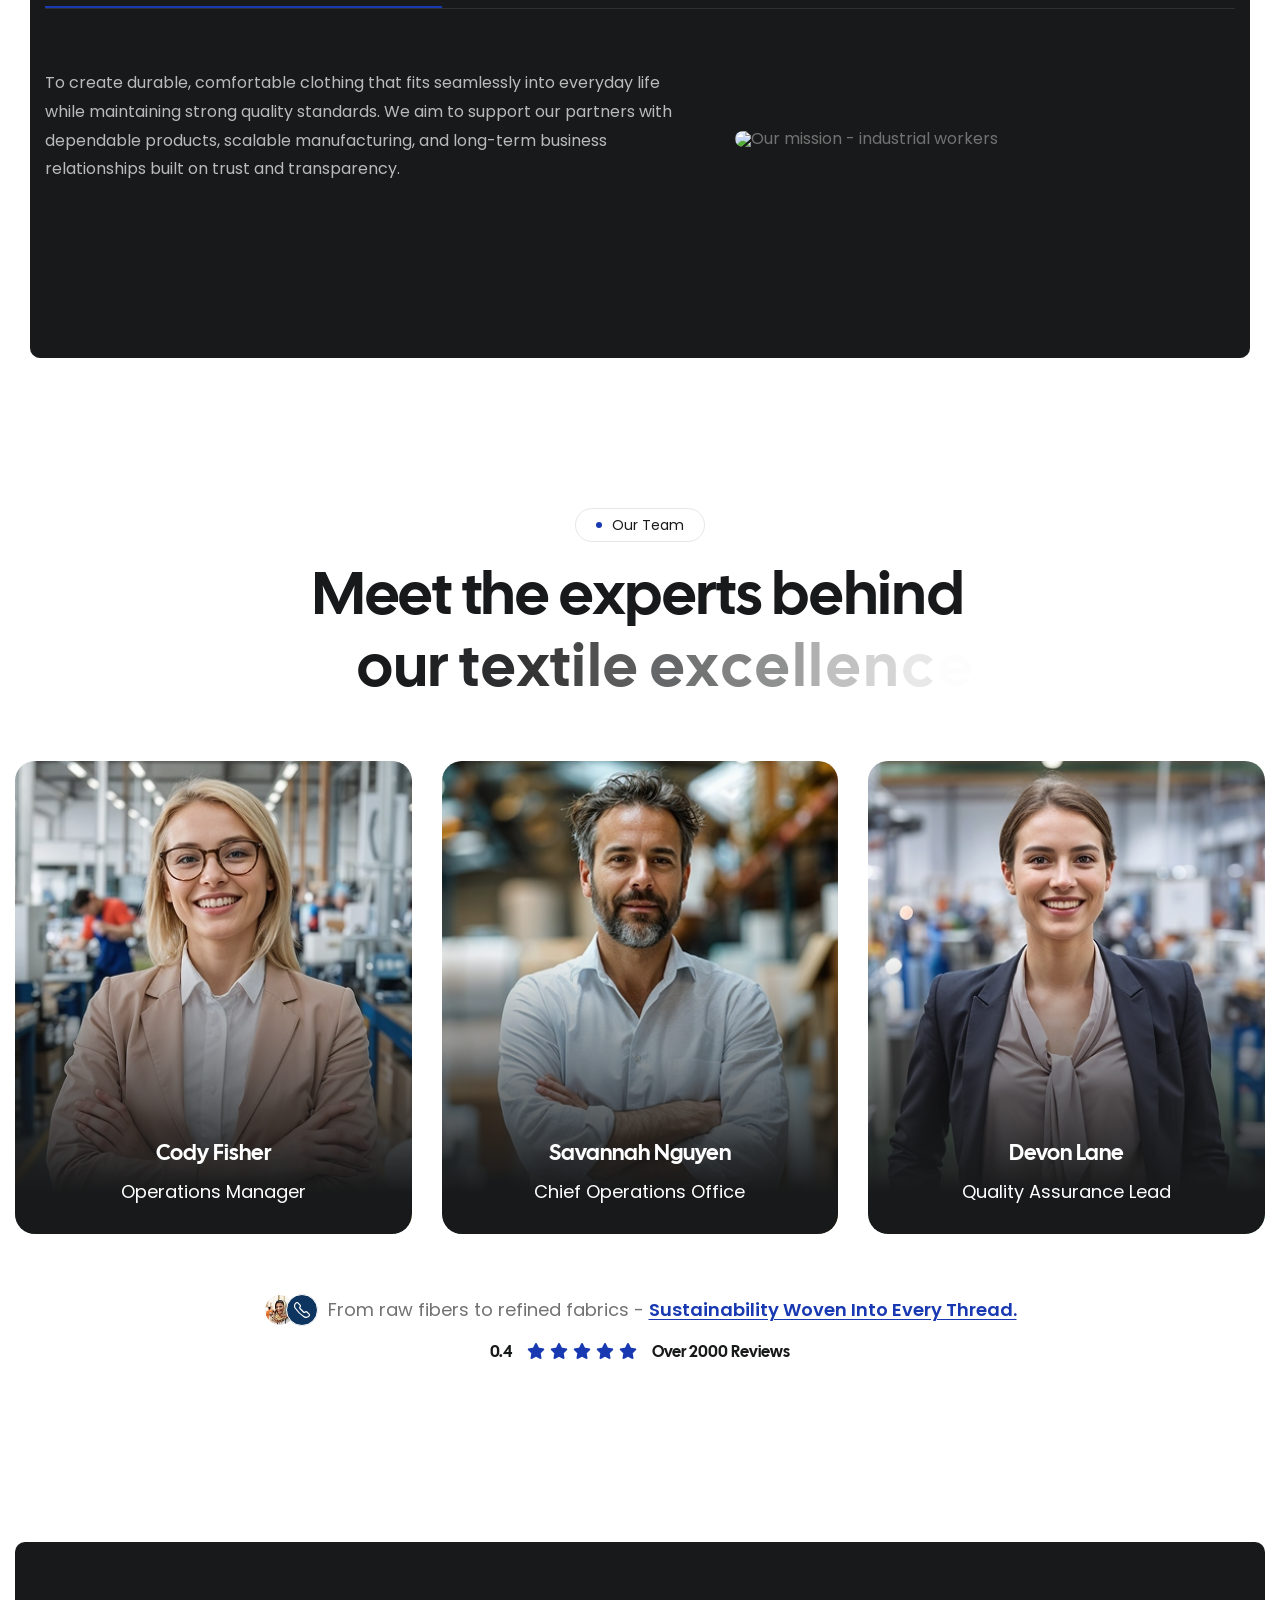
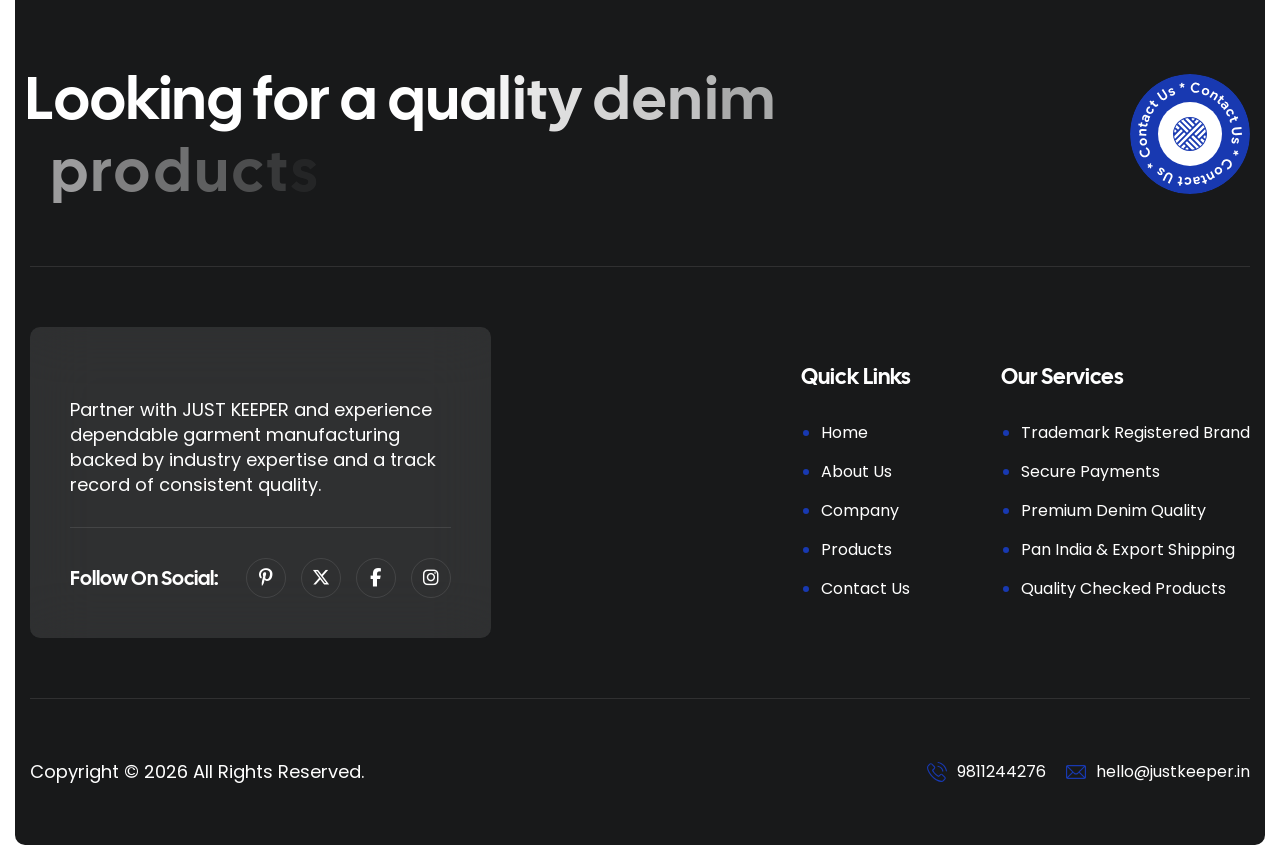
==== commit b94581f4: "Add files via upload" ====
--- a/about.html
+++ b/about.html
@@ -1,6 +1,5 @@
 <!doctype html>
 <html lang="zxx">
-  <!-- Mirrored from html.awaikenthemes.com/yarnex/about.html by HTTrack Website Copier/3.x [XR&CO'2014], Sat, 06 Jun 2026 06:29:11 GMT -->
   <head>
     <!-- Meta -->
     <meta charset="utf-8" />
@@ -15,7 +14,11 @@
     <!-- Page Title -->
     <title>Just Keeper - Clothing Manufracturing</title>
     <!-- Favicon Icon -->
-    <!-- <link rel="shortcut icon" type="image/x-icon" href="images/favicon.png" /> -->
+    <link
+      rel="shortcut icon"
+      type="image/x-icon"
+      href="images/logo/New Project.png"
+    />
     <!-- Google Fonts Css-->
     <link rel="preconnect" href="https://fonts.googleapis.com/" />
     <link rel="preconnect" href="https://fonts.gstatic.com/" crossorigin />
@@ -62,9 +65,7 @@
         <nav class="navbar navbar-expand-lg">
           <div class="container">
             <a class="navbar-brand" href="index.html">
-              <span class="text-white font-bold" style="font-weight: 600"
-                >JUSTKEEPER</span
-              >
+              <img src="images/logo/main-resize.png" alt="" />
             </a>
 
             <div class="collapse navbar-collapse main-menu">
@@ -305,7 +306,10 @@
 
     <!-- About Us Section End -->
     <!-- ─── OUR STORY ─── -->
-    <section class="abt-section sm-pt-70px sm-pb-70px" style="background: #f5f5f5">
+    <section
+      class="abt-section sm-pt-70px sm-pb-70px"
+      style="background: #f5f5f5"
+    >
       <div class="container">
         <div class="row align-items-center g-5">
           <div class="col-lg-5 abt-reveal">
@@ -314,7 +318,7 @@
                 src="https://images.unsplash.com/photo-1521737604893-d14cc237f11d?w=800&q=80"
                 alt="Founder story - business meeting"
               /> -->
-                <img
+              <img
                 src="images/jk-infrastructure-banner-01.png"
                 alt="Founder story - business meeting"
               />
@@ -521,90 +525,127 @@
   </div>
 </div> -->
 
-   <section class="abt-section dark-section sm-pt-70px sm-pb-70px" style="background: var(--primary-color)">
-  <div class="container">
-    <div class="row">
-      <div class="col-lg-8 abt-reveal">
-        <span class="abt-section-tag">Our Purpose</span>
-        <h1 class="text-anime-style-3 sm-fs-26px sm-mb-10px" data-cursor="-opaque" style="font-size: 60px; color: #fff">
-          Mission, Vision &amp; Values
-        </h1>
-        <p class="abt-section-desc">
-          The principles that drive every stitch, every delivery, and every relationship we build.
-        </p>
-      </div>
-    </div>
-
-    <div class="abt-mvv-tab-nav mt-5">
-      <button class="abt-mvv-tab-btn active" data-panel="mission">
-        <i class="fa-solid fa-bullseye"></i> Our Mission
-      </button>
-      <button class="abt-mvv-tab-btn" data-panel="vision">
-        <i class="fa-solid fa-eye"></i> Our Vision
-      </button>
-      <button class="abt-mvv-tab-btn" data-panel="values">
-        <i class="fa-solid fa-gem"></i> Our Values
-      </button>
-    </div>
-
-    <div id="abt-panel-mission" class="abt-mvv-panel active">
-      <div class="abt-mvv-content">
-        <p class="abt-mvv-desc">
-          To create durable, comfortable clothing that fits seamlessly into everyday life while maintaining strong quality standards. We aim to support our partners with dependable products, scalable manufacturing, and long-term business relationships built on trust and transparency.
-        </p>
-      </div>
-      <div class="abt-mvv-image">
-        <img src="https://images.unsplash.com/photo-1556761175-5973dc0f32e7?w=800&q=80" alt="Our mission - industrial workers" />
-      </div>
-    </div>
-
-    <div id="abt-panel-vision" class="abt-mvv-panel">
-      <div class="abt-mvv-content">
-        <p class="abt-mvv-desc">
-          To become a globally trusted apparel brand known for consistent quality, practical design, and reliable manufacturing solutions across domestic and international markets. 
-        </p>
-      </div>
-      <div class="abt-mvv-image">
-        <img src="https://images.unsplash.com/photo-1454165804606-c3d57bc86b40?w=800&q=80" alt="Vision - future of manufacturing" />
-      </div>
-    </div>
-
-    <div id="abt-panel-values" class="abt-mvv-panel">
-      <div class="abt-mvv-content">
-        <p class="abt-mvv-desc">
-          Our values are the foundation of everything we do — from the way we treat our workforce to the way we handle every client order with precision and care.
-        </p>
-        
-        <div class="abt-mvv-feature">
-          <i class="fa-solid fa-check-circle"></i>
-          <b>Quality First</b>
-          <span class="abt-mvv-feature-desc">— Consistent quality standards in every batch, from first piece to last.</span>
-        </div>
-
-        <div class="abt-mvv-feature">
-          <i class="fa-solid fa-check-circle"></i>
-          <b>Customer Commitment</b>
-          <span class="abt-mvv-feature-desc">— Long-term partnerships built on understanding and fulfilling client needs.</span>
-        </div>
-
-        <div class="abt-mvv-feature">
-          <i class="fa-solid fa-check-circle"></i>
-          <b>Consistency &amp; Reliability</b>
-          <span class="abt-mvv-feature-desc">— Structured, dependable processes from production to dispatch.</span>
-        </div>
-
-        <div class="abt-mvv-feature">
-          <i class="fa-solid fa-check-circle"></i>
-          <b>Continuous Improvement</b>
-          <span class="abt-mvv-feature-desc">— Constant refinement of products, processes, and systems.</span>
-        </div>
-      </div>
-      <div class="abt-mvv-image">
-        <img src="https://images.unsplash.com/photo-1600880292089-90a7e086ee0c?w=800&q=80" alt="Our values - team culture" />
-      </div>
-    </div>
-  </div>
-</section>
+    <section
+      class="abt-section dark-section sm-pt-70px sm-pb-70px"
+      style="background: var(--primary-color)"
+    >
+      <div class="container">
+        <div class="row">
+          <div class="col-lg-8 abt-reveal">
+            <span class="abt-section-tag">Our Purpose</span>
+            <h1
+              class="text-anime-style-3 sm-fs-26px sm-mb-10px"
+              data-cursor="-opaque"
+              style="font-size: 60px; color: #fff"
+            >
+              Mission, Vision &amp; Values
+            </h1>
+            <p class="abt-section-desc">
+              The principles that drive every stitch, every delivery, and every
+              relationship we build.
+            </p>
+          </div>
+        </div>
+
+        <div class="abt-mvv-tab-nav mt-5">
+          <button class="abt-mvv-tab-btn active" data-panel="mission">
+            <i class="fa-solid fa-bullseye"></i> Our Mission
+          </button>
+          <button class="abt-mvv-tab-btn" data-panel="vision">
+            <i class="fa-solid fa-eye"></i> Our Vision
+          </button>
+          <button class="abt-mvv-tab-btn" data-panel="values">
+            <i class="fa-solid fa-gem"></i> Our Values
+          </button>
+        </div>
+
+        <div id="abt-panel-mission" class="abt-mvv-panel active">
+          <div class="abt-mvv-content">
+            <p class="abt-mvv-desc">
+              To create durable, comfortable clothing that fits seamlessly into
+              everyday life while maintaining strong quality standards. We aim
+              to support our partners with dependable products, scalable
+              manufacturing, and long-term business relationships built on trust
+              and transparency.
+            </p>
+          </div>
+          <div class="abt-mvv-image">
+            <img
+              src="https://images.unsplash.com/photo-1556761175-5973dc0f32e7?w=800&q=80"
+              alt="Our mission - industrial workers"
+            />
+          </div>
+        </div>
+
+        <div id="abt-panel-vision" class="abt-mvv-panel">
+          <div class="abt-mvv-content">
+            <p class="abt-mvv-desc">
+              To become a globally trusted apparel brand known for consistent
+              quality, practical design, and reliable manufacturing solutions
+              across domestic and international markets.
+            </p>
+          </div>
+          <div class="abt-mvv-image">
+            <img
+              src="https://images.unsplash.com/photo-1454165804606-c3d57bc86b40?w=800&q=80"
+              alt="Vision - future of manufacturing"
+            />
+          </div>
+        </div>
+
+        <div id="abt-panel-values" class="abt-mvv-panel">
+          <div class="abt-mvv-content">
+            <p class="abt-mvv-desc">
+              Our values are the foundation of everything we do — from the way
+              we treat our workforce to the way we handle every client order
+              with precision and care.
+            </p>
+
+            <div class="abt-mvv-feature">
+              <i class="fa-solid fa-check-circle"></i>
+              <b>Quality First</b>
+              <span class="abt-mvv-feature-desc"
+                >— Consistent quality standards in every batch, from first piece
+                to last.</span
+              >
+            </div>
+
+            <div class="abt-mvv-feature">
+              <i class="fa-solid fa-check-circle"></i>
+              <b>Customer Commitment</b>
+              <span class="abt-mvv-feature-desc"
+                >— Long-term partnerships built on understanding and fulfilling
+                client needs.</span
+              >
+            </div>
+
+            <div class="abt-mvv-feature">
+              <i class="fa-solid fa-check-circle"></i>
+              <b>Consistency &amp; Reliability</b>
+              <span class="abt-mvv-feature-desc"
+                >— Structured, dependable processes from production to
+                dispatch.</span
+              >
+            </div>
+
+            <div class="abt-mvv-feature">
+              <i class="fa-solid fa-check-circle"></i>
+              <b>Continuous Improvement</b>
+              <span class="abt-mvv-feature-desc"
+                >— Constant refinement of products, processes, and
+                systems.</span
+              >
+            </div>
+          </div>
+          <div class="abt-mvv-image">
+            <img
+              src="https://images.unsplash.com/photo-1600880292089-90a7e086ee0c?w=800&q=80"
+              alt="Our values - team culture"
+            />
+          </div>
+        </div>
+      </div>
+    </section>
     <!-- Our Approach Section End -->
 
     <!-- Our Team Section Start -->
@@ -917,7 +958,7 @@
               <!-- Footer Copyright Text End -->
 
               <!-- Footer Privacy Policy Start -->
-             <div class="footer-contact-item-list-gold">
+              <div class="footer-contact-item-list-gold">
                 <ul>
                   <li>
                     <img
@@ -1021,6 +1062,4 @@
       });
     </script>
   </body>
-
-  <!-- Mirrored from html.awaikenthemes.com/yarnex/about.html by HTTrack Website Copier/3.x [XR&CO'2014], Sat, 06 Jun 2026 06:29:14 GMT -->
 </html>
--- a/css/custom.css
+++ b/css/custom.css
@@ -1506,7 +1506,8 @@
 }
 
 .industries-contact-box-content h3 {
-  font-size: 22px;
+    font-size: 22px;
+    line-height: 1;
 }
 
 .industries-contact-box-content h3 a {
@@ -2816,7 +2817,8 @@
 
 .page-header {
   position: relative;
-  background-image: url("../images/page-header-bg.jpg");
+  /* background-image: url("../images/page-header-bg.jpg"); */
+  background-image: url("../images/contact-banner.png");
   background-position: center center;
   background-repeat: no-repeat;
   background-size: cover;
@@ -4840,208 +4842,228 @@
 .page-faqs .page-single-faqs:last-child {
   margin-bottom: 0px;
 }
- .jk-contact-section {
-    padding: 150px 40px;
-    display: flex;
-    gap: 40px;
-    align-items: stretch;
-    min-height: 600px;
-    box-sizing: border-box;
-  }
-  .jk-left-col {
-    width: 45%;
-    display: flex;
-    flex-direction: column;
-    /* flex-direction: column-reverse; */
-    gap: 30px;
-  }
-  .jk-image-box {
-    flex: 1;
-    border-radius: 16px;
-    overflow: hidden;
-    min-height: 260px;
-    background: #c5bfb3 url('../images/justkeeper-denimjacket-02.png') center/cover no-repeat;
-  }
-  .jk-map-box {
-    margin-top: 16px;
-    border-radius: 16px;
-    overflow: hidden;
-    height: 200px;
-    background: #d4d0c8;
-    display: flex;
-    align-items: center;
-    justify-content: center;
-    flex-shrink: 0;
-  }
-  .jk-map-box iframe {
-    width: 100%;
-    height: 100%;
-    border: 0;
-    display: block;
-  }
-  .jk-right-col {
-    flex: 1;
-    display: flex;
-    flex-direction: column;
-    gap: 0;
-  }
-  .jk-eyebrow {
-    display: flex;
-    align-items: center;
-    gap: 10px;
-    margin-bottom: 14px;
-  }
-  .jk-eyebrow-bar {
-    width: 4px;
-    height: 22px;
-    background: #1839b1;
-    border-radius: 2px;
-    display: inline-block;
-  }
-  .jk-eyebrow-bar + .jk-eyebrow-bar {
-    opacity: 0.45;
-  }
-  .jk-eyebrow-text {
-    font-size: 13px;
-    font-weight: 500;
-    letter-spacing: 0.1em;
-    text-transform: uppercase;
-    color: #5a5a5a;
-  }
-  .jk-heading {
-    font-size: 34px;
-    font-weight: 700;
-    color: #1e1e1e;
-    line-height: 1.2;
-    margin: 0 0 14px;
-  }
-  .jk-subtext {
-    font-size: 16px;
-    /* color: #5a5a5a;
-    line-height: 1.65; */
-    margin: 0 0 24px;
-    max-width: 480px;
-  }
-  .jk-form-box {
-    background: #f5f5f5;
-    border-radius: 20px;
-    padding: 22px 22px 18px;
-  }
-  .jk-form-row {
-    display: flex;
-    gap: 14px;
-    margin-bottom: 14px;
-  }
-  .jk-field-group {
-    display: flex;
-    flex-direction: column;
-    gap: 5px;
-    flex: 1;
-  }
-  .jk-field-group.jk-full {
-    width: 100%;
-    margin-bottom: 14px;
-  }
-  .jk-label {
-    font-size: 11px;
-    font-weight: 600;
-    letter-spacing: 0.09em;
-    text-transform: uppercase;
-    color: #5a5a5a;
-  }
-  .jk-input,
-  .jk-textarea {
-    background: #ebebeb;
-    border: 1.5px solid transparent;
-    border-radius: 10px;
-    padding: 11px 14px;
-    font-size: 14px;
-    color: #1e1e1e;
-    outline: none;
-    width: 100%;
-    box-sizing: border-box;
-    transition: border-color 0.2s;
-    font-family: inherit;
-  }
-  .jk-input::placeholder,
-  .jk-textarea::placeholder {
-    color: #c0c0c0;
-  }
-  .jk-input:focus,
-  .jk-textarea:focus {
-    border-color: #1839b1;
-  }
-  .jk-textarea {
-    resize: none;
-    height: 110px;
-  }
-  .jk-submit-btn {
-    width: 100%;
-    background: #1839b1;
-    color: #1e1e1e;
-    border: none;
-    border-radius: 10px;
-    padding: 15px;
-    font-size: 15px;
-    font-weight: 600;
-    cursor: pointer;
-    margin-top: 4px;
-    margin-bottom: 16px;
-    font-family: inherit;
-    letter-spacing: 0.02em;
-    transition: background 0.2s;
-  }
-  /* .jk-submit-btn:hover {
-    background: #b89540;
-  } */
-  .jk-social-row {
-    display: flex;
-    gap: 10px;
-    flex-wrap: wrap;
-    justify-content: center;
-    padding-top: 10px;
-  }
-  .jk-social-icon {
-    width: 40px;
-    height: 40px;
-    border-radius: 10px;
-    background: #ebebeb;
-    display: flex;
-    align-items: center;
-    justify-content: center;
-    text-decoration: none;
-    transition: background 0.2s;
-  }
-  .jk-social-icon:hover {
-    background: #1839b1;
-  }
-  .jk-social-icon svg {
-    width: 18px;
-    height: 18px;
-    fill: #6b6b6b;
-  }
-  .jk-social-icon:hover svg{
-    fill: #fff;
-  }
-  .jk-contact-info {
-  display: flex;
-  /* flex-direction: column; */
-  gap: 20px;
-  margin-bottom: 24px;
-}
+.jk-contact-section {
+  padding: 150px 40px;
+  display: flex;
+  gap: 60px;
+  align-items: self-start;
+  min-height: 600px;
+  box-sizing: border-box;
+}
+
+/* ── LEFT COL ── */
+.jk-left-col {
+  width: 45%;
+  display: flex;
+  flex-direction: column;
+  gap: 0;
+}
+
+.jk-left-col .section-title {
+  margin-bottom: 20px;
+}
+
+.jk-left-col .jk-subtext {
+  font-size: 16px;
+  margin: 0 0 28px;
+  max-width: 480px;
+}
+
+/* Row 1: Address + Phone */
+.jk-contact-info {
+  display: flex;
+  flex-direction: row;
+  align-items: flex-start;
+  gap: 24px;
+  margin-bottom: 16px;
+  flex-wrap: wrap;
+}
+
+.jk-contact-info .jk-info-item {
+  max-width: 200px;
+}
+/* Remove old contact-info and bottom-row styles, replace with: */
+.jk-contact-grid {
+  display: grid;
+  grid-template-columns: 1fr 1fr;
+  gap: 20px 24px;          /* row-gap col-gap */
+  margin-bottom: 0;
+  align-items: center;
+}
+
+/* Each cell aligns its content from the left */
+.jk-contact-grid .jk-info-item {
+  max-width: 100%;
+}
+
+/* Social row sits in the 4th cell, aligned left like the others */
+.jk-social-row {
+  display: flex;
+  gap: 10px;
+  align-items: center;
+  flex-wrap: wrap;
+}
+/* Row 2: Email + Social icons */
+.jk-bottom-row {
+  display: flex;
+  align-items: center;
+  gap: 16px;
+  flex-wrap: wrap;
+}
+
+.jk-bottom-row .jk-info-item {
+  flex-shrink: 0;
+}
+
+/* Shared info item style */
 .jk-info-item {
   display: flex;
   align-items: center;
-  gap: 12px;
+  gap: 10px;
   font-size: 14px;
   color: #3a3a3a;
   font-weight: 500;
 }
+
 .jk-info-item svg {
   width: 15px;
   height: 15px;
   fill: #1839b1;
   flex-shrink: 0;
+}
+
+.jk-info-item a {
+  color: inherit;
+  text-decoration: none;
+  transition: color 0.3s ease;
+}
+
+.jk-info-item a:hover {
+  color: #1839b1;
+}
+
+/* Social icons */
+.jk-social-row {
+  display: flex;
+  gap: 10px;
+  flex-wrap: wrap;
+  align-items: center;
+}
+
+.jk-social-icon {
+  width: 35px;
+  height: 35px;
+  border-radius: 10px;
+  background: #ebebeb;
+  display: flex;
+  align-items: center;
+  justify-content: center;
+  text-decoration: none;
+  transition: background 0.2s;
+}
+
+.jk-social-icon:hover {
+  background: #1839b1;
+}
+
+.jk-social-icon svg {
+  width: 18px;
+  height: 18px;
+  fill: #6b6b6b;
+}
+
+.jk-social-icon:hover svg {
+  fill: #fff;
+}
+
+/* ── RIGHT COL ── */
+.jk-right-col {
+  flex: 1;
+  display: flex;
+  flex-direction: column;
+  justify-content: center;
+}
+
+.jk-form-box {
+  background: #f5f5f5;
+  border-radius: 20px;
+  padding: 28px 28px 22px;
+}
+
+.jk-form-row {
+  display: flex;
+  gap: 14px;
+  margin-bottom: 14px;
+}
+
+.jk-field-group {
+  display: flex;
+  flex-direction: column;
+  gap: 5px;
+  flex: 1;
+}
+
+.jk-field-group.jk-full {
+  width: 100%;
+  margin-bottom: 14px;
+}
+
+.jk-label {
+  font-size: 11px;
+  font-weight: 600;
+  letter-spacing: 0.09em;
+  text-transform: uppercase;
+  color: #5a5a5a;
+}
+
+.jk-input,
+.jk-textarea {
+  background: #ebebeb;
+  border: 1.5px solid transparent;
+  border-radius: 10px;
+  padding: 11px 14px;
+  font-size: 14px;
+  color: #1e1e1e;
+  outline: none;
+  width: 100%;
+  box-sizing: border-box;
+  transition: border-color 0.2s;
+  font-family: inherit;
+}
+
+.jk-input::placeholder,
+.jk-textarea::placeholder {
+  color: #c0c0c0;
+}
+
+.jk-input:focus,
+.jk-textarea:focus {
+  border-color: #1839b1;
+}
+
+.jk-textarea {
+  resize: none;
+  height: 110px;
+}
+
+.jk-submit-btn {
+  width: 100%;
+  background: #1839b1;
+  color: #fff;
+  border: none;
+  border-radius: 10px;
+  padding: 15px;
+  font-size: 15px;
+  font-weight: 600;
+  cursor: pointer;
+  margin-top: 4px;
+  font-family: inherit;
+  letter-spacing: 0.02em;
+  transition: background 0.2s;
+}
+
+.jk-submit-btn:hover {
+  background: #0f278a;
 }
 /************************************/
 /***    31. Contact Us Page css   ***/
@@ -5605,7 +5627,7 @@
 
   .bg-section {
     width: 100%;
-    border-radius: 0;
+    /* border-radius: 0; */
     margin: 0;
   }
 
@@ -11591,7 +11613,7 @@
   }
 
   .hero-image-title-prime span {
-    font-size: 23.438vw;
+    font-size: 15.438vw;
   }
 
   .hero-info-box-prime {
@@ -13615,7 +13637,6 @@
   top: 0;
   font-size: 16px;
 }
-
 /* ══ Mission/Vision/Values ══ */
 .abt-mvv-section {
   background: var(--primary-color);
@@ -13638,9 +13659,7 @@
   font-family: var(--accent-font);
   font-size: 25px;
   color: rgba(255, 255, 255, 0.5);
-  transition:
-    color 0.2s,
-    border-bottom 0.2s;
+  transition: color 0.2s, border-bottom 0.2s;
   border-bottom: 2px solid transparent;
 }
 .abt-mvv-tab-btn.active {
@@ -13669,18 +13688,31 @@
   line-height: 1.8;
   margin-bottom: 24px;
 }
+
+/* Updated Feature Row into 3-column CSS Grid Layout */
 .abt-mvv-feature {
-  display: flex;
-  align-items: center;
+  display: grid;
+  grid-template-columns: 24px 190px 1fr; /* Fixed lane width for the bold titles */
+  align-items: start;
   gap: 12px;
-  margin-bottom: 14px;
+  margin-bottom: 18px;
   color: rgba(255, 255, 255, 0.8);
   font-size: 15px;
+  line-height: 1.5;
 }
 .abt-mvv-feature i {
   color: var(--accent-secondary-color);
   font-size: 16px;
-}
+  margin-top: 3px; /* Micro adjustment to top-align icon neatly with row text */
+}
+.abt-mvv-feature b {
+  color: #fff;
+  font-weight: 700;
+}
+.abt-mvv-feature-desc {
+  color: rgba(255, 255, 255, 0.7);
+}
+
 .abt-mvv-image {
   flex: 0 0 42%;
 }
@@ -13690,7 +13722,6 @@
   object-fit: cover;
   aspect-ratio: 4/3;
 }
-
 .abt-check {
   display: flex;
   align-items: flex-start;
@@ -14106,7 +14137,94 @@
   font-weight: 400;
   /* opacity: 30%; */
 }
-
+/* ========================================
+   Production Workflow - Mobile Responsive
+   ======================================== */
+
+@media screen and (max-width: 991px) {
+
+  /* Hide the center spine line on mobile */
+  .pw-spine,
+  .pw-spine-fill {
+    display: none;
+  }
+
+  /* Each stage: stack image on top, content below */
+  .pw-item,
+  .pw-item.img-left,
+  .pw-item.img-right {
+    flex-direction: column !important;
+    align-items: stretch;
+    margin-bottom: 0;
+    transform: scale(1) !important; /* disable scale effect on mobile */
+    opacity: 1 !important;          /* always visible on mobile */
+  }
+
+  /* Image side: full width, fixed height */
+  .pw-img-side {
+    width: 100%;
+    height: 240px;
+    border-radius: 12px 12px 0 0;
+    border-bottom: none;
+  }
+
+  /* Hide the dot/node column — replaced by stage tag in content */
+  .pw-node-col {
+    display: none;
+  }
+
+  /* Content side: full width, auto height */
+  .pw-content-side {
+    width: 100%;
+    height: auto;
+    min-height: unset;
+    border-radius: 0 0 12px 12px;
+    padding: 24px 22px;
+    border-top: none;
+  }
+
+  .pw-item.active .pw-content-side {
+    box-shadow: 0 4px 20px rgba(24, 25, 26, 0.08);
+  }
+
+  .pw-ctitle {
+    font-size: 20px;
+    margin-bottom: 10px;
+  }
+
+  .pw-cdesc {
+    font-size: 13px;
+    margin-bottom: 16px;
+  }
+
+  .pw-bg-num {
+    font-size: 70px;
+    bottom: -6px;
+    right: 12px;
+  }
+}
+
+@media screen and (max-width: 600px) {
+  .pw {
+    padding: 40px 0 60px;
+  }
+
+  .pw-inner {
+    padding: 0 16px;
+  }
+
+  .pw-img-side {
+    height: 200px;
+  }
+
+  .pw-content-side {
+    padding: 20px 18px;
+  }
+
+  .pw-ctitle {
+    font-size: 18px;
+  }
+}
 .navbar-nav .nav-link.active,
 .navbar-nav .nav-link.show {
   color: #fff;
--- a/css/responsive.css
+++ b/css/responsive.css
@@ -0,0 +1,609 @@
+@media screen and (max-width:600px) {
+    .sm-pt-0px{
+        padding-top: 0px !important;
+    }
+    .sm-pb-0px{
+        padding-bottom: 0px !important;
+    }
+     .sm-pt-10px{
+        padding-top: 10px !important;
+    }
+    .sm-pb-10px{
+        padding-bottom: 10px !important;
+    }
+     .sm-pt-20px{
+        padding-top: 20px !important;
+    }
+    .sm-pb-20px{
+        padding-bottom: 20px !important;
+    }
+     .sm-pt-30px{
+        padding-top: 30px !important;
+    }
+    .sm-pb-30px{
+        padding-bottom: 30px !important;
+    }
+     .sm-pt-40px{
+        padding-top: 40px !important;
+    }
+    .sm-pb-40px{
+        padding-bottom: 40px !important;
+    }
+     .sm-pt-50px{
+        padding-top: 50px !important;
+    }
+    .sm-pb-50px{
+        padding-bottom: 50px !important;
+    }
+     .sm-pt-70px{
+        padding-top: 70px !important;
+    }
+    .sm-pb-70px{
+        padding-bottom: 70px !important;
+    }
+     .sm-pt-100px{
+        padding-top: 100px !important;
+    }
+    .sm-pb-100px{
+        padding-bottom: 100px !important;
+    }
+    .sm-mt-0px{
+        margin-top: 0 !important;
+    }
+    .sm-mb-0px{
+        margin-bottom: 0 !important;
+    }
+     .sm-mt-10px{
+        margin-top: 10px !important;
+    }
+    .sm-mb-10px{
+        margin-bottom: 10px !important;
+    }
+      .sm-mt-20px{
+        margin-top: 20px !important;
+    }
+    .sm-mb-20px{
+        margin-bottom: 20px !important;
+    }
+     .sm-mt-50px{
+        margin-top: 50px !important;
+    }
+    .sm-mb-50px{
+        margin-bottom: 50px !important;
+    }
+    .sm-none{
+        display: none !important;
+    }
+    .w-none{
+        width:unset !important;
+    }
+    .abt-hybrid-card {
+    background: var(--primary-color);
+    border-radius: 10px;
+    padding: 34px 25px 34px 25px !important;
+    height: 100%;
+}
+.post-entry h3 {
+    font-size: 28px;
+    margin-top: 0;
+    margin-bottom: 0;
+}
+.post-entry ul {
+    padding: 0;
+    margin: 10px 0 10px;
+    padding-left: 20px;
+}
+    .post-entry blockquote {
+        padding: 65px 20px 20px 20px;
+        margin-top: 25px !important;
+    }
+.post-entry h3 {
+        font-size: 26px;
+        margin-top: 0;
+        line-height: 1.2 !important;
+        margin-bottom: 0;
+    }
+    .post-entry ol li, .post-entry ul li {
+    margin-bottom: 5px;
+    font-size: 15px !important;
+}
+.case-solution {
+    font-size: 15px !important;
+    color: #302e2e;
+    font-weight: 500 !important;
+    /* opacity: 30%; */
+}
+.abt-cta-title {
+    font-family: var(--accent-font);
+    font-size: 32px !important;
+    color: var(--primary-color);
+    line-height: 1.2 !important;
+    margin-bottom: 8px;
+}
+.industries-contact-box .icon-box img {
+        max-width: 18px !important;
+    }
+        .industries-contact-box .icon-box {
+        width: 30px;
+        height: 30px;
+    }
+    .industries-contact-box-content p {
+    margin: 0;
+}
+.industries-contact-box-content h3 {
+        font-size: 15px;
+        line-height: 1 !important;
+    }
+    .pd-gallery-col {
+        flex-direction: column-reverse !important;
+    }   
+    .pd-category-tag {
+    margin-bottom: 0px !important;
+    position: relative;
+}
+    .pd-hero {
+        padding: 70px 0 60px !important;
+    }
+.pd-btn-primary {
+    padding: 10px 10px !important;
+    font-size: 13px !important;
+    width: 50%;
+}
+.pd-btn-outline {
+    padding: 10px 10px !important;
+    font-size: 13px !important;
+    width: 50%;
+}
+
+.jk-social-icon {
+    width: 30px !important;
+    height: 30px !important;
+   
+}
+.sm-gap-20px{
+    gap: 20px !important;
+}
+.pd-related-card{
+    height: auto !important;
+}
+.pd-related-body {
+    padding: 20px 15px 18px !important;
+}
+.pd-moq-text {
+    font-size: 14px;
+    color: var(--primary-color);
+    font-weight: 500;
+    margin-bottom: 0;
+}
+.jk-contact-section {
+    padding: 70px 0px !important;
+    display: flex;
+    gap: 30px !important;
+    align-items: self-start;
+    min-height: 600px;
+    box-sizing: border-box;
+    flex-direction: column;
+}
+.jk-left-col{
+    width:100% !important;
+}
+.abt-cta-sub {
+    font-size: 16px;
+    margin-bottom: 0;
+    color: rgba(24, 25, 26, 0.6);
+}
+.abt-cta-btn {
+    display: inline-block;
+    background: var(--primary-color);
+    color: var(--white-color);
+    border-radius: 100px;
+    padding: 15px 30px !important;
+    font-size: 15px;
+    font-weight: 500;
+    text-decoration: none;
+    transition: transform 0.2s, box-shadow 0.2s;
+    white-space: nowrap;
+}
+    .fp2-header {
+    display: flex;
+    justify-content: space-between;
+    align-items: self-start !important;
+    padding: 0 0px 32px;
+    flex-direction: column;
+}
+    .section-title h1 {
+            font-size: 26px !important;
+        line-height: 1 !important;
+        margin-bottom: 10px !important;
+}
+    .our-team {
+        padding: 60px 0 0;
+    }
+        .page-header-box h1 {
+        font-size: 28px;
+        line-height: 1.2 !important;
+    }
+    .image-wrapper {
+    display: flex;
+    align-items: center;
+    gap: 0;
+    margin-left: 0;
+}
+.image-wrapper img {
+    height: 100px !important;
+}
+.about-us-prime .section-footer-text {
+    margin-bottom: 0 !important;
+}
+.abt-feature-card {
+    background: var(--white-color);
+    border-radius: 10px;
+    padding: 25px 20px !important;
+    border: 1px solid transparent;
+    transition: border-color 0.3s, box-shadow 0.3s, transform 0.3s;
+    position: relative;
+    overflow: hidden;
+    height: 100%;
+    margin-bottom: 15px !important;
+}
+.infra-section .container .infra-section-g{
+gap: 10px !important;
+}
+.section-footer-text.section-satisfy-img .satisfy-client-image.add-more {
+    width: 32px;
+    height: 32px;
+    margin-left: unset !important;
+}
+.fp2-card.active {
+    flex: 4 !important;
+}
+
+.fp2-card {
+    border-radius: 18px;
+    overflow: hidden;
+    position: relative;
+    cursor: default;
+    height: 380px !important;
+    transition: flex 0.45s cubic-bezier(0.4, 0, 0.2, 1);
+}
+.fp2-track {
+    display: flex;
+    align-items: stretch;
+    gap: 10px;
+    width: 100%;
+    height: unset !important;
+}
+.fp2-ctitle {
+    font-size: 22px;
+    font-weight: 500;
+    color: #fff;
+    margin: 0;
+}
+.section-title-content{
+    margin-top: 0 !important;
+}
+    .footer-header-gold {
+        margin-bottom: 20px;
+        padding-bottom: 0;
+    }
+    .footer-links-box-gold{
+        margin-left: 0 !important;
+    }
+    .footer-social-links-gold ul li i {
+    font-size: 15px;
+    color: inherit;
+}
+.footer-social-links-gold ul li a {
+    display: flex;
+    justify-content: center;
+    align-items: center;
+    width: 30px;
+    height: 30px;
+    border: 1px solid var(--dark-divider-color);
+    border-radius: 50%;
+    color: var(--white-color);
+    transition: all 0.3s ease-in-out;
+}
+    .footer-links-gold ul li {
+        margin-bottom: 10px;
+        font-size: 15px;
+    }
+        .footer-links-gold h2 {
+        font-size: 18px;
+        margin-bottom: 7px;
+    }
+        .testimonial-item {
+        min-height: 375px !important;
+        padding: 30px;
+    }
+    .testimonial-item-rating {
+    padding-bottom: 30px !important;
+}
+.fp2-cdesc {
+    font-size: 18.5px;
+    color: #cfcfcf;
+}
+    .page-header {
+        padding: 130px 0 50px !important;
+        border-radius: 0;
+        margin: 0;
+    }
+
+
+.hero-section-title h1{
+    font-size: 42px !important;
+}
+.hero-contant-prime p{
+    margin-bottom: 20px !important;
+}
+.hero-content-body-prime{
+    flex-wrap: nowrap !important;
+}
+    .about-us-info-box-prime {
+        padding: 0;
+    }
+    .about-info-box-body-prime p{
+        width: unset !important;
+        margin: 0;
+    }
+    .section-footer-text.section-satisfy-img ul {
+    margin: 5px 0 0;
+    display: none;
+}
+.section-footer-text.section-satisfy-img {
+    display: flex;
+    flex-wrap: nowrap !important;
+    align-items: center;
+    justify-content: left !important;
+    gap: 10px;
+    flex-direction: column;
+}
+.section-footer-text.section-satisfy-img .satisfy-client-image figure img{
+    width: auto !important;
+}
+.about-us-prime .section-footer-text {
+        margin-top: 30px;
+        margin-bottom: 0px;
+    }
+    .section-content-btn{
+        margin: 0 !important;
+    }
+    .service-item-gold {
+        padding: 20px;
+        gap: 0px;
+    }
+    h1, h2, h3, h4, h5, h6 {
+    line-height: 36px !important;
+}
+    .about-info-box-body-prime h3 {
+        font-size: 18px;
+        margin: 0;
+    }
+.btn-slide-left-right::before {
+    content: "";
+    position: absolute;
+    top: 50%;
+    right: 24px;
+    width: 15px;
+    height: 15px;
+    background: url(../images/arrow-white.svg) no-repeat center;
+    background-size: contain;
+    transform: translateY(-50%);
+    transition: all 0.4s ease;
+    z-index: 2;
+}
+.btn-slide-left-right {
+    position: relative;
+    display: inline-block;
+    color: #fff;
+    background: #1839b1;
+    border-radius: 5px;
+    padding: 10px 40px 10px 10px;
+    font-size: 13px;
+    text-decoration: none;
+    overflow: hidden;
+    transition: color 0.4s ease;
+    z-index: 1;
+}
+.pd-actions {
+    display: flex;
+    gap: 12px;
+    flex-wrap: nowrap !important;
+    margin-bottom: 28px;
+    width: 100%;
+}
+    .hero-info-box-prime {
+        padding: 0;
+        background: none;
+    }
+        .hero-client-content-box-prime {
+        margin-bottom: 20px;
+        padding-bottom: 20px;
+        display: none;
+    }
+    .hero-info-content-prime{
+        display: none;
+    }
+    .navbar-brand span{
+        font-size: 20px !important;
+    }
+    .slicknav_icon .slicknav_icon-bar {
+    display: block;
+    width: 100%;
+    height: 2px;
+    width: 18px;
+    background-color: var(--white-color);
+    border-radius: 6px;
+    margin: 4px auto !important;
+    transition: all 0.1s ease-in-out;
+}
+.hero-box-prime {
+    display: flex;
+    flex-wrap: wrap;
+    gap: 10px 40px;
+}
+    .section-title p {
+        margin-top: 10px;
+        width: unset !important;
+    }
+p {
+    font-size: 15px !important;
+    /* line-height: 1.7; */
+}
+.section-row {
+        margin-bottom: 15px !important;
+    }
+        .about-stat-box h2 {
+        font-size: 90px !important;
+        line-height: 80px !important;
+    }
+    .about-text-block p {
+    margin-bottom: 15px;
+}
+.abt-mvv-panel.active {
+    display: flex;
+    gap: 0 !important;
+    flex-wrap: wrap;
+    align-items: center;
+}
+.abt-mvv-image{
+    flex: 0 0 100% !important;
+}
+}
+@media screen and (min-width:601px) {
+    .sm-block{
+        display: none !important;
+    }
+}
+/* ========================================
+   About Section - Mobile Responsive Fix
+   ======================================== */
+
+@media screen and (max-width: 600px) {
+  .about-section {
+    padding: 80px 0;
+  }
+
+  .about-grid-wrapper {
+    flex-direction: column;
+    gap: 0;
+  }
+
+  .about-left-col {
+    width: 100%;
+    order: 2;
+  }
+
+  .about-media-box {
+    width: 100%;
+    order: 1;
+    margin-bottom: 40px;
+  }
+
+  .about-media-image figure img {
+    aspect-ratio: 4 / 3;
+    max-height: 380px;
+  }
+
+  .about-right-col {
+    width: 100%;
+    order: 3;
+    margin-top: 10px;
+  }
+
+  .about-text-block {
+margin-bottom: 20px;
+        padding-bottom: 10px;
+  }
+
+  .about-stat-box h2 {
+    font-size: 100px;
+  }
+
+    .about-stat-box h3 {
+        font-size: 17px;
+        line-height: 1.3 !important;
+    }
+    .about-stat-box{
+        margin-bottom: 20px !important;
+    }
+    .abt-section{
+        margin: 0 !important;
+    }
+    .abt-story-image img {
+    width: 100%;
+    object-fit: cover;
+    border-radius: 10px;
+    aspect-ratio: 3 / 4;
+    height: unset;
+}
+.sm-fs-26px{
+    font-size: 26px !important;
+    line-height: 1 !important;
+}
+.abt-check {
+    display: flex;
+    align-items: flex-start;
+    gap: 5px;
+    background: #fff;
+    border-radius: 10px;
+    padding: 7px 10px;
+    border: 1px solid var(--divider-color);
+    margin-bottom: 10px;
+    align-items: center;
+}
+.abt-section-desc {
+    font-size: 16px;
+    color: var(--text-color);
+    line-height: 1.7;
+    margin-bottom: 0;
+    max-width: 600px;
+}
+.abt-mvv-tab-btn {
+         padding: 10px 15px 10px 0px !important;
+        font-size: 14px !important;
+        flex: none !important;
+}
+.abt-mvv-tab-nav {
+        display: flex;
+        flex-wrap: nowrap;
+        overflow-x: auto;
+        margin-top: 15px !important;
+        overflow-y: hidden;
+        border-bottom: 1px solid var(--dark-divider-color);
+        margin-bottom: 20px !important;
+        -webkit-overflow-scrolling: touch;
+    }
+    .abt-mvv-feature {
+    display: grid;
+    grid-template-columns: 24px 120px 1fr;
+    align-items: start;
+    gap: 12px;
+    margin-bottom: 18px;
+    color: rgba(255, 255, 255, 0.8);
+    font-size: 15px;
+    line-height: 1.5;
+}
+.abt-mvv-tab-btn i {
+    font-size: 13px;
+}
+}
+
+@media screen and (max-width: 600px) {
+  .about-section {
+    padding: 60px 0;
+  }
+
+  .about-stat-box h2 {
+    font-size: 80px;
+  }
+
+  .about-feature-content h3 {
+    font-size: 17px;
+  }
+
+  .about-media-image figure img {
+    aspect-ratio: 4 / 3;
+    max-height: 300px;
+  }
+}
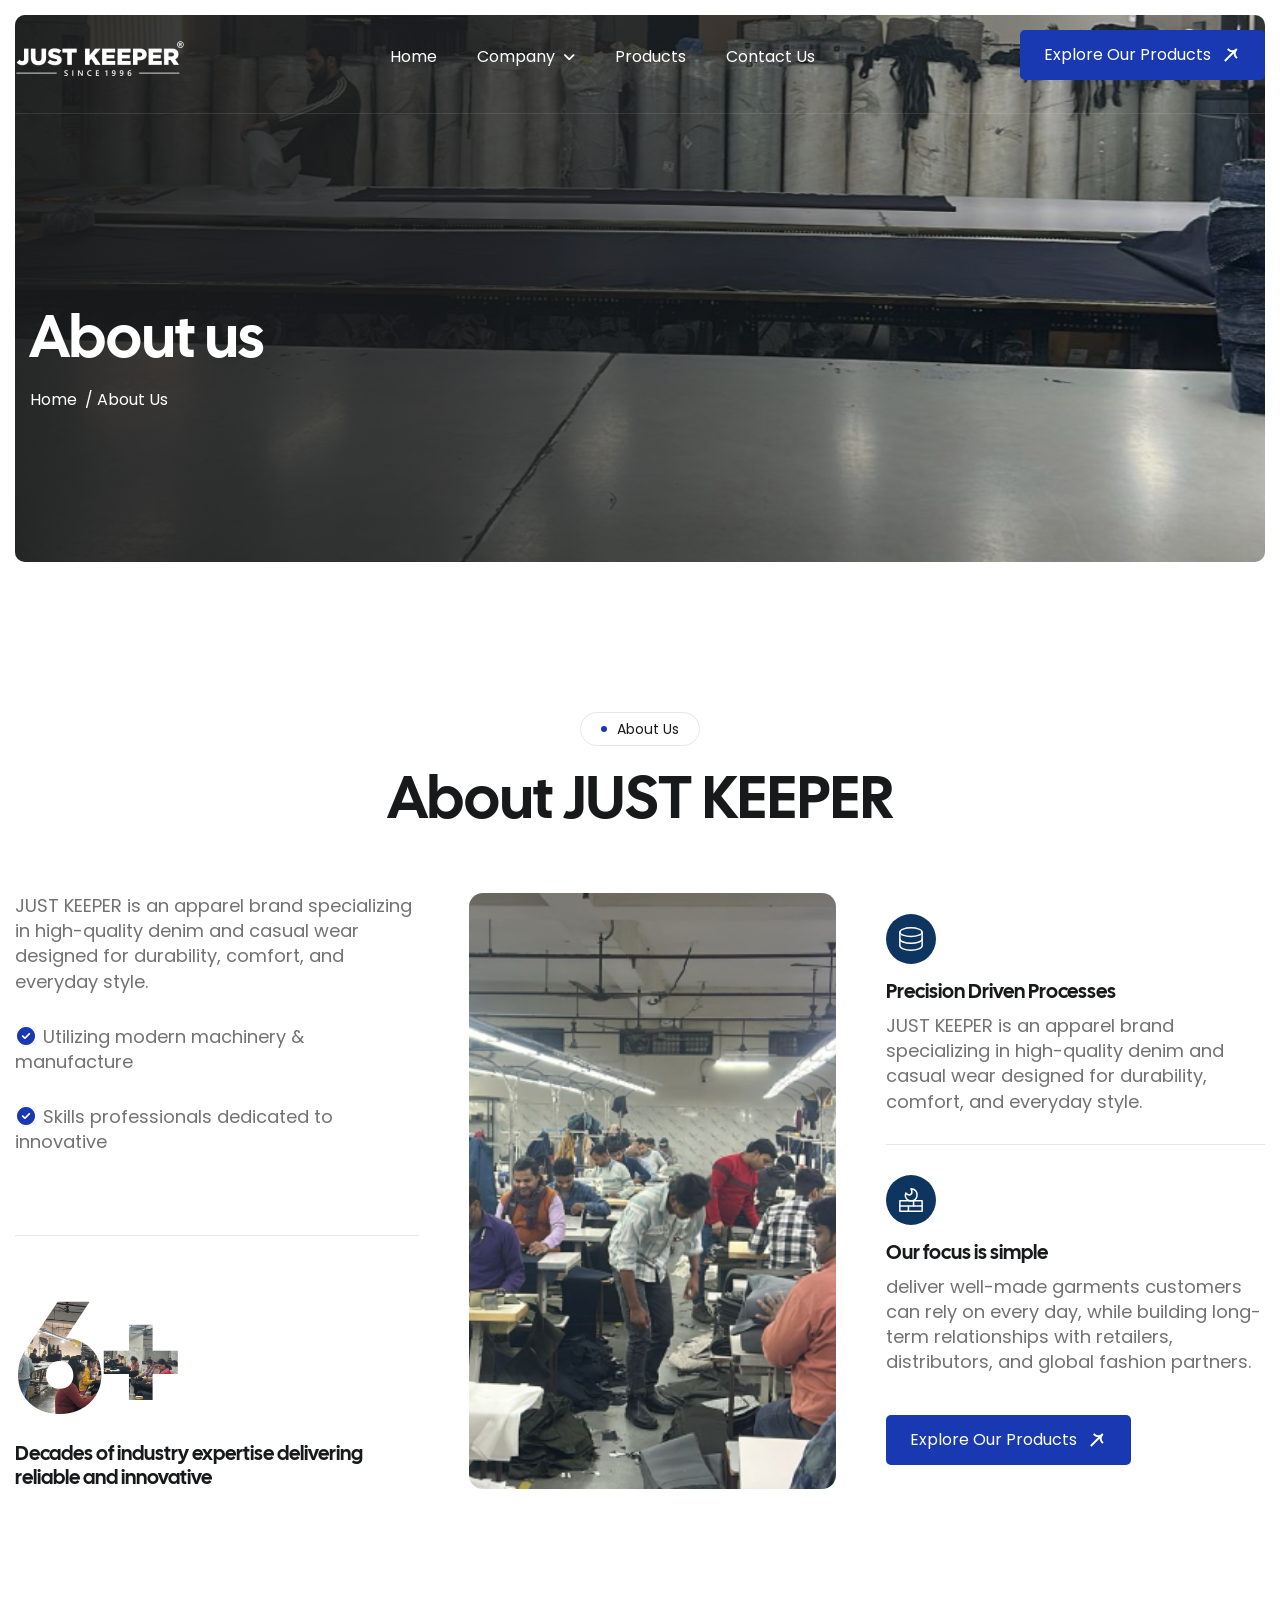
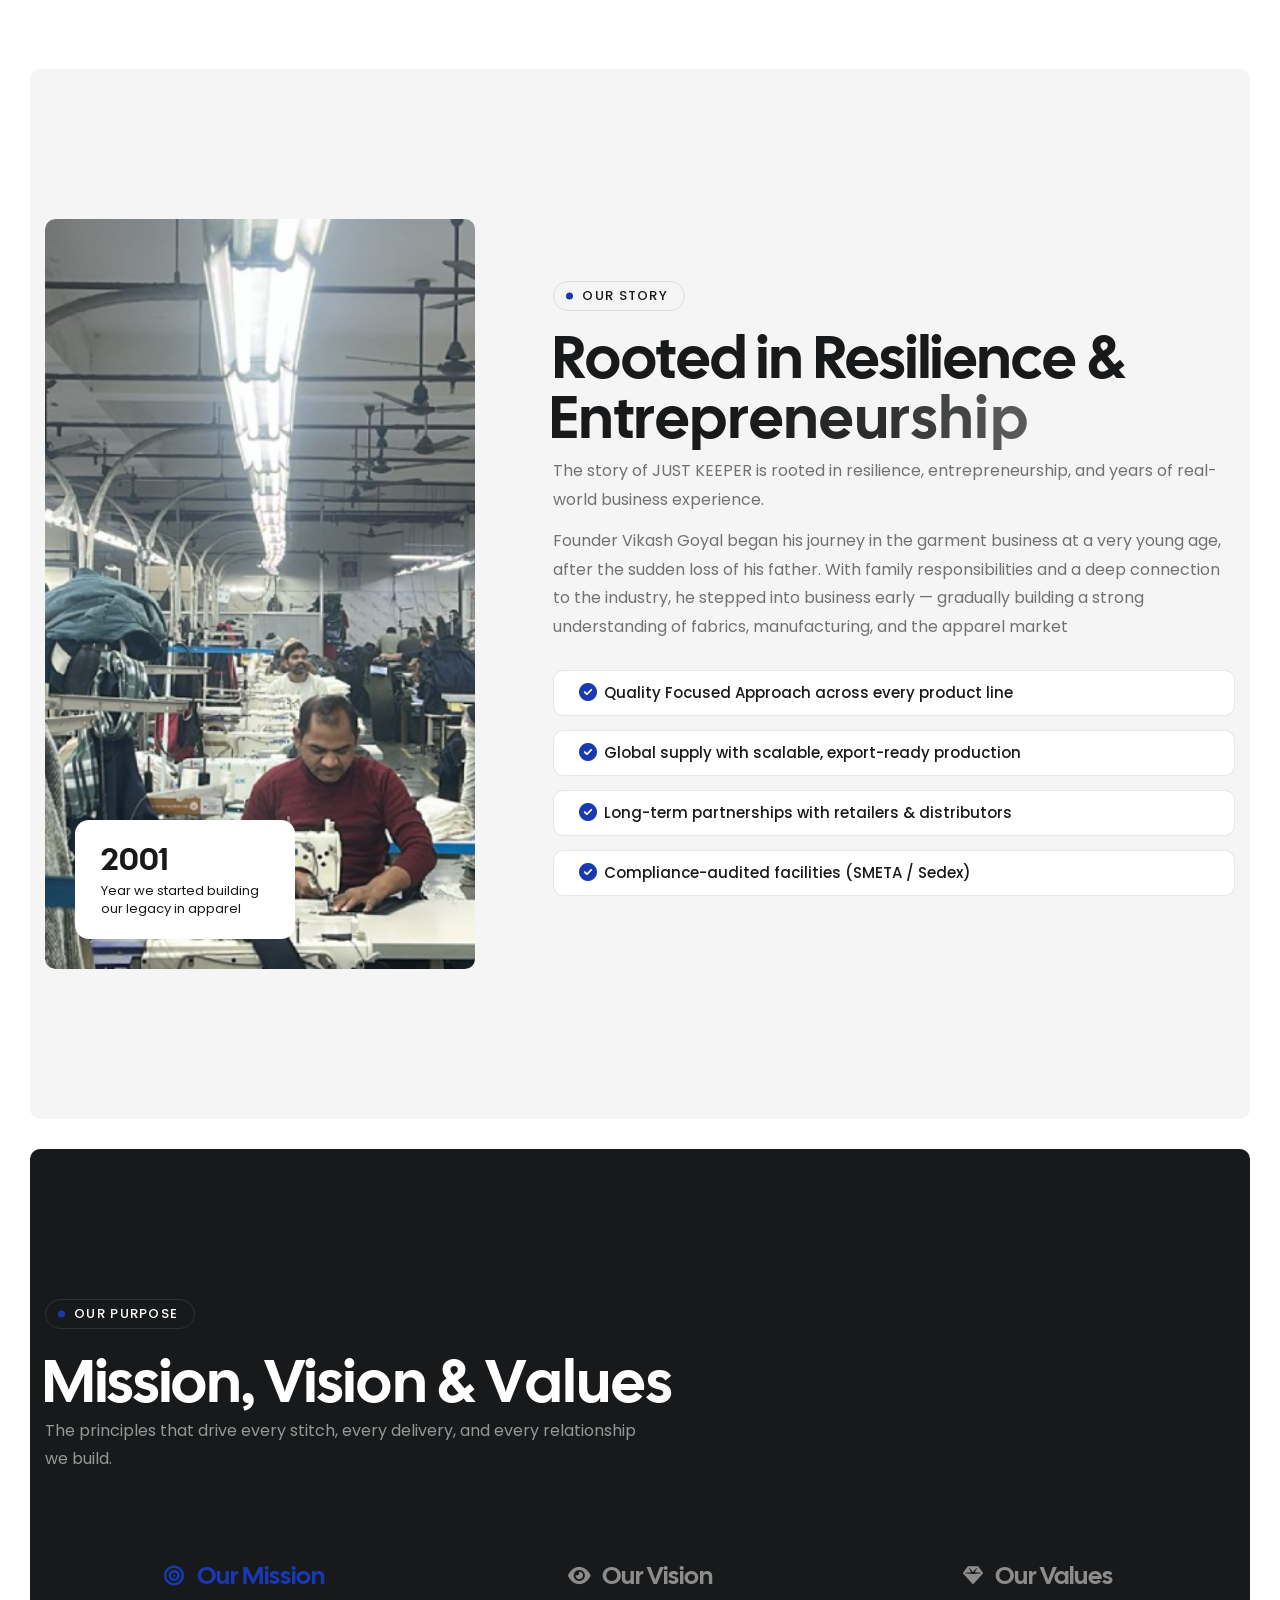
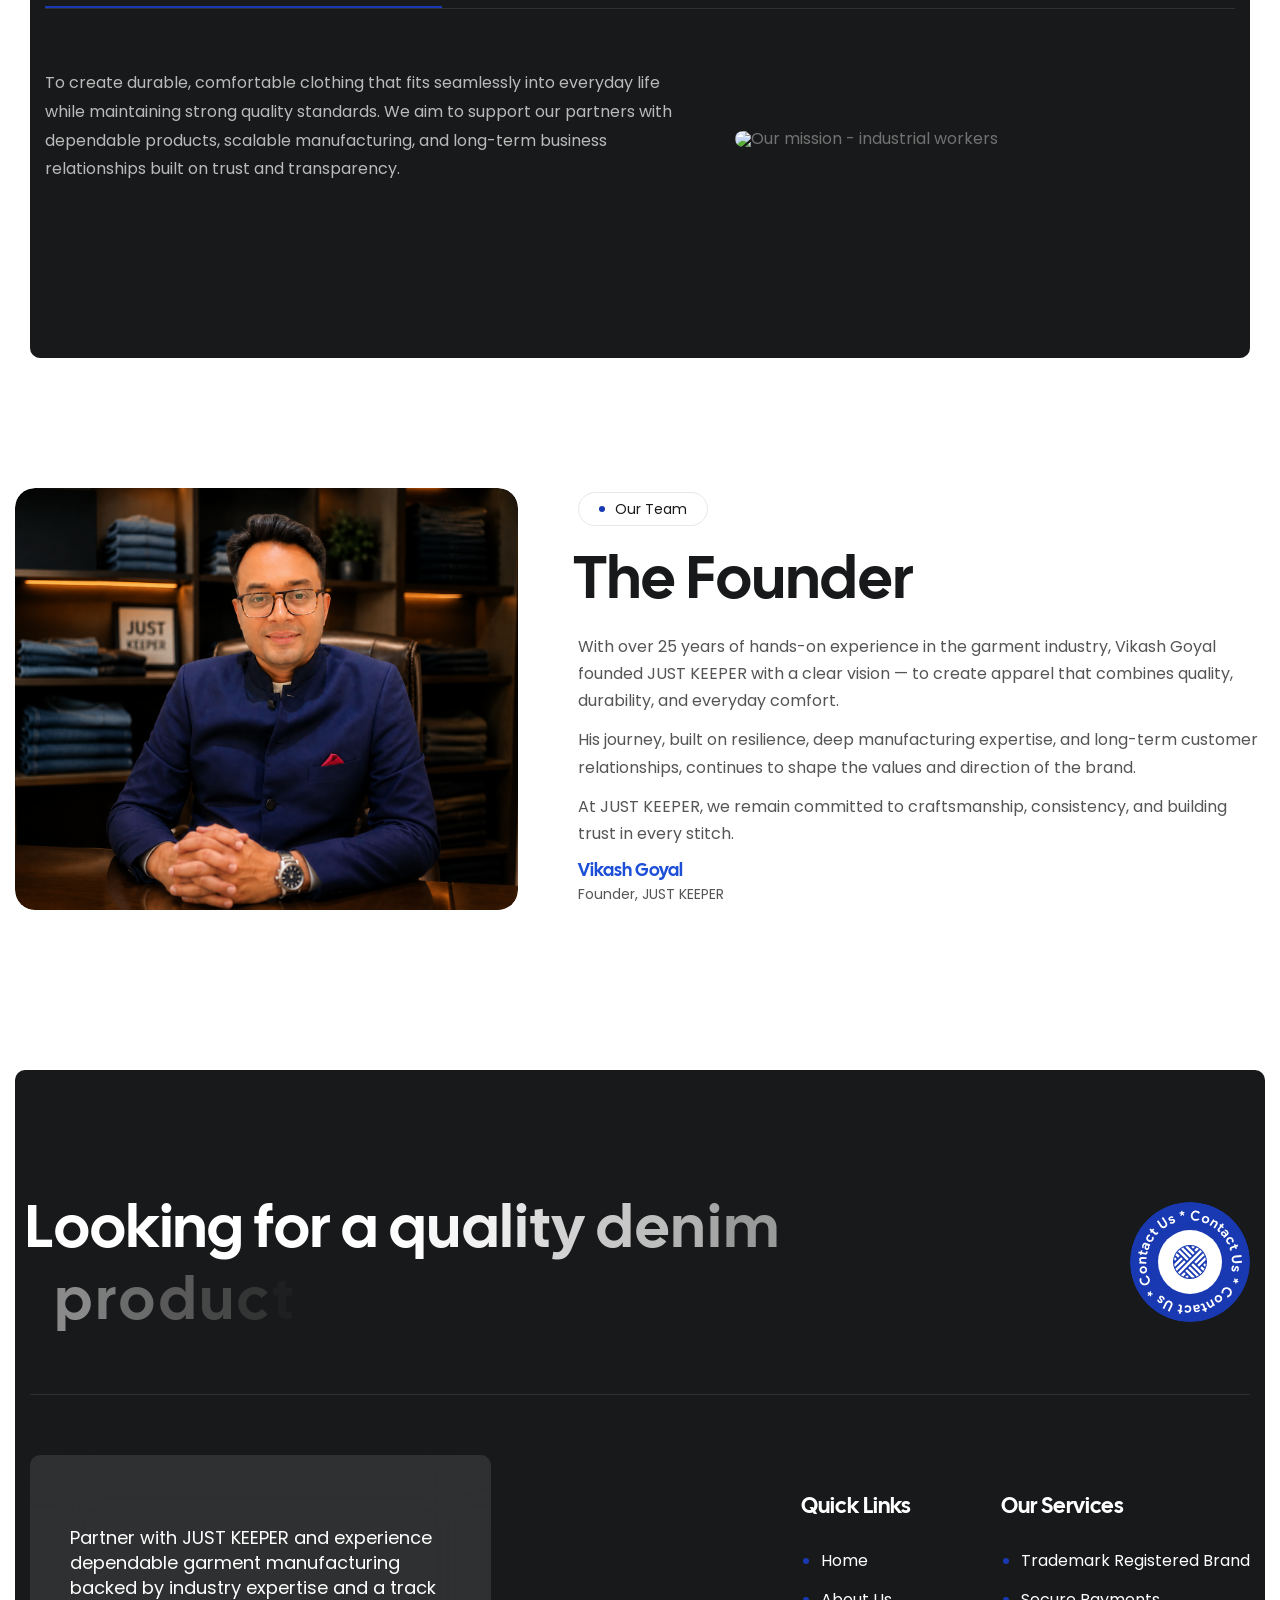
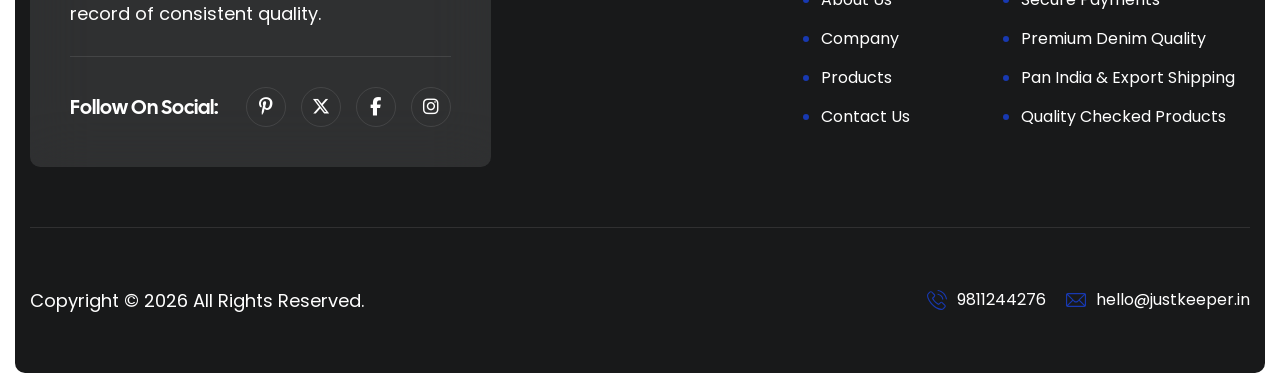
==== commit 47cbabc6: "Add files via upload" ====
--- a/about.html
+++ b/about.html
@@ -648,191 +648,146 @@
     </section>
     <!-- Our Approach Section End -->
 
-    <!-- Our Team Section Start -->
-    <div class="our-team parallaxie">
+    <!-- Founder Section Start -->
+    <div class="founder-section">
       <div class="container">
-        <div class="row section-row">
-          <div class="col-lg-12">
-            <!-- Section Title Start -->
-            <div class="section-title section-title-center">
-              <span class="section-sub-title wow fadeInUp">Our Team</span>
-              <!-- <h2 class="text-anime-style-3" data-cursor="-opaque">Meet the experts behind our textile excellence</h2> -->
-              <h1
-                class="text-anime-style-3"
-                data-cursor="-opaque"
-                style="font-size: 60px"
-              >
-                Meet the experts behind our textile excellence
-              </h1>
-            </div>
-            <!-- Section Title End -->
+        <div class="row align-items-center">
+          <!-- Founder Image -->
+          <div class="col-lg-5">
+            <div class="founder-image wow fadeInUp">
+              <figure>
+                <img
+                  src="images/Vikash Goyal - Just Keeper.png"
+                  alt="Vikash Goyal - Founder, Just Keeper"
+                />
+              </figure>
+            </div>
+          </div>
+
+          <!-- Founder Content -->
+          <div class="col-lg-7">
+            <div class="founder-content wow fadeInUp" data-wow-delay="0.2s">
+              <!-- Section Title Start -->
+              <div class="section-title">
+                <span class="section-sub-title wow fadeInUp">Our Team</span>
+                <h1 class="text-anime-style-3" data-cursor="-opaque">
+                  The Founder
+                </h1>
+              </div>
+              <!-- Section Title End -->
+
+              <!-- <h3 class="founder-name">Vikash Goyal</h3> -->
+
+              <p>
+                With over 25 years of hands-on experience in the garment
+                industry, Vikash Goyal founded JUST KEEPER with a clear vision —
+                to create apparel that combines quality, durability, and
+                everyday comfort.
+              </p>
+
+              <p>
+                His journey, built on resilience, deep manufacturing expertise,
+                and long-term customer relationships, continues to shape the
+                values and direction of the brand.
+              </p>
+
+              <p>
+                At JUST KEEPER, we remain committed to craftsmanship,
+                consistency, and building trust in every stitch.
+              </p>
+
+              <div class="founder-info">
+                <h4>Vikash Goyal</h4>
+                <p>Founder, JUST KEEPER</p>
+              </div>
+            </div>
           </div>
         </div>
-
-        <div class="row">
-          <div class="col-xl-4 col-md-6">
-            <!-- Team Member Item Start -->
-            <div class="team-item wow fadeInUp">
-              <!-- team Image Start -->
-              <div class="team-item-image">
-                <a href="#" data-cursor-text="View">
-                  <figure>
-                    <img src="images/team-1.jpg" alt="" />
-                  </figure>
-                </a>
-              </div>
-              <!-- team Image End -->
-
-              <!-- Team Body Start -->
-              <div class="team-item-body">
-                <div class="team-item-content">
-                  <h2><a href="#">Cody Fisher</a></h2>
-                  <p>Operations Manager</p>
-                </div>
-                <div class="team-social-list">
-                  <ul>
-                    <li>
-                      <a href="#"><i class="fa-brands fa-facebook-f"></i></a>
-                    </li>
-                    <li>
-                      <a href="#"><i class="fa-brands fa-dribbble"></i></a>
-                    </li>
-                    <li>
-                      <a href="#"><i class="fa-brands fa-instagram"></i></a>
-                    </li>
-                    <li>
-                      <a href="#"><i class="fa-brands fa-linkedin-in"></i></a>
-                    </li>
-                  </ul>
-                </div>
-              </div>
-              <!-- Team Body End -->
-            </div>
-            <!-- Team Member Item End -->
-          </div>
-
-          <div class="col-xl-4 col-md-6">
-            <!-- Team Member Item Start -->
-            <div class="team-item wow fadeInUp" data-wow-delay="0.2s">
-              <!-- team Image Start -->
-              <div class="team-item-image">
-                <a href="#" data-cursor-text="View">
-                  <figure>
-                    <img src="images/team-2.jpg" alt="" />
-                  </figure>
-                </a>
-              </div>
-              <!-- team Image End -->
-
-              <!-- Team Body Start -->
-              <div class="team-item-body">
-                <div class="team-item-content">
-                  <h2><a href="#">Savannah Nguyen</a></h2>
-                  <p>Chief Operations Office</p>
-                </div>
-                <div class="team-social-list">
-                  <ul>
-                    <li>
-                      <a href="#"><i class="fa-brands fa-facebook-f"></i></a>
-                    </li>
-                    <li>
-                      <a href="#"><i class="fa-brands fa-dribbble"></i></a>
-                    </li>
-                    <li>
-                      <a href="#"><i class="fa-brands fa-instagram"></i></a>
-                    </li>
-                    <li>
-                      <a href="#"><i class="fa-brands fa-linkedin-in"></i></a>
-                    </li>
-                  </ul>
-                </div>
-              </div>
-              <!-- Team Body End -->
-            </div>
-            <!-- Team Member Item End -->
-          </div>
-
-          <div class="col-xl-4 col-md-6">
-            <!-- Team Member Item Start -->
-            <div class="team-item wow fadeInUp" data-wow-delay="0.4s">
-              <!-- team Image Start -->
-              <div class="team-item-image">
-                <a href="#" data-cursor-text="View">
-                  <figure>
-                    <img src="images/team-3.jpg" alt="" />
-                  </figure>
-                </a>
-              </div>
-              <!-- team Image End -->
-
-              <!-- Team Body Start -->
-              <div class="team-item-body">
-                <div class="team-item-content">
-                  <h2><a href="#">Devon Lane</a></h2>
-                  <p>Quality Assurance Lead</p>
-                </div>
-                <div class="team-social-list">
-                  <ul>
-                    <li>
-                      <a href="#"><i class="fa-brands fa-facebook-f"></i></a>
-                    </li>
-                    <li>
-                      <a href="#"><i class="fa-brands fa-dribbble"></i></a>
-                    </li>
-                    <li>
-                      <a href="#"><i class="fa-brands fa-instagram"></i></a>
-                    </li>
-                    <li>
-                      <a href="#"><i class="fa-brands fa-linkedin-in"></i></a>
-                    </li>
-                  </ul>
-                </div>
-              </div>
-              <!-- Team Body End -->
-            </div>
-            <!-- Team Member Item End -->
-          </div>
-
-          <div class="col-lg-12">
-            <!-- Section Footer Text Start -->
-            <div
-              class="section-footer-text section-satisfy-img wow fadeInUp"
-              data-wow-delay="0.2s"
-            >
-              <!-- Satisfy Client Images Start -->
-              <div class="satisfy-client-images">
-                <div class="satisfy-client-image">
-                  <figure class="image-anime">
-                    <img src="images/author-1.jpg" alt="" />
-                  </figure>
-                </div>
-                <div class="satisfy-client-image add-more">
-                  <img src="images/icon-phone-white.svg" alt="" />
-                </div>
-              </div>
-              <!-- Satisfy Client Images End -->
-              <p>
-                From raw fibers to refined fabrics -
-                <a href="team.html">sustainability woven into every thread.</a>
-              </p>
-              <ul>
-                <li><span class="counter">4.9</span></li>
-                <li>
-                  <i class="fa-solid fa-star"></i>
-                  <i class="fa-solid fa-star"></i>
-                  <i class="fa-solid fa-star"></i>
-                  <i class="fa-solid fa-star"></i>
-                  <i class="fa-solid fa-star"></i>
-                </li>
-                <li>Over 2000 Reviews</li>
-              </ul>
-            </div>
-            <!-- Section Footer Text End -->
-          </div>
-        </div>
       </div>
     </div>
-    <!-- Our Team Section End -->
+    <!-- Founder Section End -->
+    <style>
+      /* Founder Section */
+      .founder-section {
+        padding: 100px 0;
+      }
+
+      .founder-image figure {
+        margin: 0;
+        border-radius: 20px;
+        overflow: hidden;
+      }
+
+      .founder-image img {
+        width: 100%;
+        height: auto;
+        display: block;
+        border-radius: 20px;
+      }
+
+      .founder-content {
+        padding-left: 30px;
+      }
+
+      .founder-content .section-title {
+        text-align: left;
+        margin-bottom: 20px;
+      }
+
+      .founder-name {
+        font-size: 32px;
+        font-weight: 500;
+        color: #1c4ed8;
+        margin-bottom: 20px;
+      }
+
+      .founder-content p {
+        font-size: 16px;
+        line-height: 1.7;
+        color: #555;
+        margin-bottom: 12px;
+      }
+
+      .founder-info h4 {
+        font-size: 18px;
+        font-weight: 500;
+        color: #1c4ed8;
+        margin-bottom: 2px;
+      }
+
+      .founder-info p {
+        font-size: 14px;
+        color: #555;
+        margin-bottom: 0;
+      }
+
+      /* Responsive */
+      @media (max-width: 991px) {
+        .founder-content {
+          padding-left: 0;
+          margin-top: 40px;
+        }
+
+        .founder-name {
+          font-size: 26px;
+        }
+      }
+
+      @media (max-width: 576px) {
+        .founder-section {
+          padding-bottom: 0px;
+          padding-top: 60px;
+        }
+
+        .founder-name {
+          font-size: 22px;
+        }
+
+        .founder-content p {
+          font-size: 15px;
+        }
+      }
+    </style>
 
     <!-- Main Footer Start -->
     <footer
--- a/css/responsive.css
+++ b/css/responsive.css
@@ -1,181 +1,208 @@
-@media screen and (max-width:600px) {
-    .sm-pt-0px{
-        padding-top: 0px !important;
-    }
-    .sm-pb-0px{
-        padding-bottom: 0px !important;
-    }
-     .sm-pt-10px{
-        padding-top: 10px !important;
-    }
-    .sm-pb-10px{
-        padding-bottom: 10px !important;
-    }
-     .sm-pt-20px{
-        padding-top: 20px !important;
-    }
-    .sm-pb-20px{
-        padding-bottom: 20px !important;
-    }
-     .sm-pt-30px{
-        padding-top: 30px !important;
-    }
-    .sm-pb-30px{
-        padding-bottom: 30px !important;
-    }
-     .sm-pt-40px{
-        padding-top: 40px !important;
-    }
-    .sm-pb-40px{
-        padding-bottom: 40px !important;
-    }
-     .sm-pt-50px{
-        padding-top: 50px !important;
-    }
-    .sm-pb-50px{
-        padding-bottom: 50px !important;
-    }
-     .sm-pt-70px{
-        padding-top: 70px !important;
-    }
-    .sm-pb-70px{
-        padding-bottom: 70px !important;
-    }
-     .sm-pt-100px{
-        padding-top: 100px !important;
-    }
-    .sm-pb-100px{
-        padding-bottom: 100px !important;
-    }
-    .sm-mt-0px{
-        margin-top: 0 !important;
-    }
-    .sm-mb-0px{
-        margin-bottom: 0 !important;
-    }
-     .sm-mt-10px{
-        margin-top: 10px !important;
-    }
-    .sm-mb-10px{
-        margin-bottom: 10px !important;
-    }
-      .sm-mt-20px{
-        margin-top: 20px !important;
-    }
-    .sm-mb-20px{
-        margin-bottom: 20px !important;
-    }
-     .sm-mt-50px{
-        margin-top: 50px !important;
-    }
-    .sm-mb-50px{
-        margin-bottom: 50px !important;
-    }
-    .sm-none{
-        display: none !important;
-    }
-    .w-none{
-        width:unset !important;
-    }
-    .abt-hybrid-card {
+@media screen and (max-width: 600px) {
+  .sm-pt-0px {
+    padding-top: 0px !important;
+  }
+  .sm-pb-0px {
+    padding-bottom: 0px !important;
+  }
+  .sm-pt-10px {
+    padding-top: 10px !important;
+  }
+  .sm-pb-10px {
+    padding-bottom: 10px !important;
+  }
+  .sm-pt-20px {
+    padding-top: 20px !important;
+  }
+  .sm-pb-20px {
+    padding-bottom: 20px !important;
+  }
+  .sm-pt-30px {
+    padding-top: 30px !important;
+  }
+  .sm-pb-30px {
+    padding-bottom: 30px !important;
+  }
+  .sm-pt-40px {
+    padding-top: 40px !important;
+  }
+  .sm-pb-40px {
+    padding-bottom: 40px !important;
+  }
+  .sm-pt-50px {
+    padding-top: 50px !important;
+  }
+  .sm-pb-50px {
+    padding-bottom: 50px !important;
+  }
+  .sm-pt-60px {
+    padding-top: 60px !important;
+  }
+  .sm-pt-70px {
+    padding-top: 70px !important;
+  }
+  .sm-pb-70px {
+    padding-bottom: 70px !important;
+  }
+  .sm-pt-100px {
+    padding-top: 100px !important;
+  }
+  .sm-pb-100px {
+    padding-bottom: 100px !important;
+  }
+  .sm-mt-0px {
+    margin-top: 0 !important;
+  }
+  .sm-mb-0px {
+    margin-bottom: 0 !important;
+  }
+  .sm-mt-10px {
+    margin-top: 10px !important;
+  }
+  .sm-mb-10px {
+    margin-bottom: 10px !important;
+  }
+  .sm-mt-20px {
+    margin-top: 20px !important;
+  }
+  .sm-mb-20px {
+    margin-bottom: 20px !important;
+  }
+  .sm-mt-50px {
+    margin-top: 50px !important;
+  }
+  .sm-mb-50px {
+    margin-bottom: 50px !important;
+  }
+  .sm-none {
+    display: none !important;
+  }
+  .w-none {
+    width: unset !important;
+  }
+
+  .abt-hybrid-card {
     background: var(--primary-color);
     border-radius: 10px;
     padding: 34px 25px 34px 25px !important;
     height: 100%;
-}
-.post-entry h3 {
+  }
+  .post-entry h3 {
     font-size: 28px;
-    margin-top: 0;
+    margin-top: 35px !important;
     margin-bottom: 0;
-}
-.post-entry ul {
+  }
+  .post-entry ul {
     padding: 0;
     margin: 10px 0 10px;
     padding-left: 20px;
-}
-    .post-entry blockquote {
-        padding: 65px 20px 20px 20px;
-        margin-top: 25px !important;
-    }
-.post-entry h3 {
-        font-size: 26px;
-        margin-top: 0;
-        line-height: 1.2 !important;
-        margin-bottom: 0;
-    }
-    .post-entry ol li, .post-entry ul li {
+    margin-top: 20px !important;
+  }
+  .post-entry blockquote {
+    padding: 65px 20px 20px 20px;
+    margin-top: 25px !important;
+  }
+  .section-row .section-title.section-title-center {
+    text-align: start !important;
+  }
+  .post-entry h3 {
+    font-size: 26px;
+    line-height: 1.2 !important;
+
+    margin-bottom: 0;
+  }
+  .post-entry ol li,
+  .post-entry ul li {
     margin-bottom: 5px;
     font-size: 15px !important;
-}
-.case-solution {
+  }
+  .post-tags .tag-links a {
+    font-size: 13px !important;
+  }
+  .tag-links {
+    gap: 7px !important;
+  }
+  .case-solution {
     font-size: 15px !important;
     color: #302e2e;
     font-weight: 500 !important;
     /* opacity: 30%; */
-}
-.abt-cta-title {
+  }
+  .industries-body-item .icon-box img {
+    position: relative;
+    width: 100%;
+    max-width: 15px !important;
+    transition: all 0.4s ease-in-out;
+    z-index: 1;
+  }
+  .pd-product-name {
+    font-size: 26px !important;
+  }
+  .abt-check {
+    margin-bottom: 13px !important;
+  }
+  .abt-cta-title {
     font-family: var(--accent-font);
-    font-size: 32px !important;
+    font-size: 26px !important;
     color: var(--primary-color);
     line-height: 1.2 !important;
     margin-bottom: 8px;
-}
-.industries-contact-box .icon-box img {
-        max-width: 18px !important;
-    }
-        .industries-contact-box .icon-box {
-        width: 30px;
-        height: 30px;
-    }
-    .industries-contact-box-content p {
+  }
+  .industries-contact-box .icon-box img {
+    max-width: 18px !important;
+  }
+  .industries-contact-box .icon-box {
+    width: 30px;
+    height: 30px;
+  }
+  .industries-contact-box-content p {
     margin: 0;
-}
-.industries-contact-box-content h3 {
-        font-size: 15px;
-        line-height: 1 !important;
-    }
-    .pd-gallery-col {
-        flex-direction: column-reverse !important;
-    }   
-    .pd-category-tag {
+  }
+  .industries-contact-box-content h3 {
+    font-size: 15px;
+    line-height: 1 !important;
+  }
+  .pd-gallery-col {
+    flex-direction: column-reverse !important;
+  }
+  .pd-category-tag {
     margin-bottom: 0px !important;
     position: relative;
-}
-    .pd-hero {
-        padding: 70px 0 60px !important;
-    }
-.pd-btn-primary {
+  }
+  .pd-hero {
+    padding: 70px 0 60px !important;
+  }
+  .pd-btn-primary {
     padding: 10px 10px !important;
     font-size: 13px !important;
     width: 50%;
-}
-.pd-btn-outline {
+  }
+  .pd-btn-outline {
     padding: 10px 10px !important;
     font-size: 13px !important;
     width: 50%;
-}
-
-.jk-social-icon {
+  }
+
+  .jk-social-icon {
     width: 30px !important;
     height: 30px !important;
-   
-}
-.sm-gap-20px{
+  }
+  .sm-gap-20px {
     gap: 20px !important;
-}
-.pd-related-card{
+  }
+  .pd-related-card {
     height: auto !important;
-}
-.pd-related-body {
+  }
+  .pd-related-body {
     padding: 20px 15px 18px !important;
-}
-.pd-moq-text {
+  }
+  .pd-moq-text {
     font-size: 14px;
     color: var(--primary-color);
     font-weight: 500;
     margin-bottom: 0;
-}
-.jk-contact-section {
+  }
+  .jk-contact-section {
     padding: 70px 0px !important;
     display: flex;
     gap: 30px !important;
@@ -183,16 +210,16 @@
     min-height: 600px;
     box-sizing: border-box;
     flex-direction: column;
-}
-.jk-left-col{
-    width:100% !important;
-}
-.abt-cta-sub {
+  }
+  .jk-left-col {
+    width: 100% !important;
+  }
+  .abt-cta-sub {
     font-size: 16px;
     margin-bottom: 0;
     color: rgba(24, 25, 26, 0.6);
-}
-.abt-cta-btn {
+  }
+  .abt-cta-btn {
     display: inline-block;
     background: var(--primary-color);
     color: var(--white-color);
@@ -201,99 +228,141 @@
     font-size: 15px;
     font-weight: 500;
     text-decoration: none;
-    transition: transform 0.2s, box-shadow 0.2s;
+    transition:
+      transform 0.2s,
+      box-shadow 0.2s;
     white-space: nowrap;
-}
-    .fp2-header {
+  }
+  .d-smm-font-400 {
+    font-weight: 500 !important;
+  }
+  .fp2-header {
     display: flex;
     justify-content: space-between;
     align-items: self-start !important;
     padding: 0 0px 32px;
     flex-direction: column;
-}
-    .section-title h1 {
-            font-size: 26px !important;
-        line-height: 1 !important;
-        margin-bottom: 10px !important;
-}
-    .our-team {
-        padding: 60px 0 0;
-    }
-        .page-header-box h1 {
-        font-size: 28px;
-        line-height: 1.2 !important;
-    }
-    .image-wrapper {
+  }
+  .section-footer-text.section-satisfy-img {
+    justify-content: start !important;
+    flex-wrap: nowrap !important;
+  }
+  .fp2-content {
+    padding: 26px 10px !important;
+  }
+  .our-services-gold {
+    padding: 50px 0 !important;
+  }
+  .service-item-gold .icon-box img {
+    max-width: 20px !important;
+  }
+  .main-footer-gold {
+    border-bottom-left-radius: 0 !important;
+    border-bottom-right-radius: 0 !important;
+  }
+  .jk-contact-grid {
+    gap: 35px 24px !important;
+  }
+  p {
+    line-height: 1.4 !important;
+  }
+  .service-item-contant-gold h2 {
+    margin-top: 20px !important;
+    font-weight: unset !important;
+  }
+  .about-info-box-body-prime h2 {
+    font-size: 24px !important;
+  }
+  .d-sm-jsutify-none {
+    text-align: start !important;
+  }
+  .section-title h1 {
+    font-size: 26px !important;
+    line-height: 1 !important;
+    margin-bottom: 20px !important;
+    margin-top: 10px !important;
+  }
+  .our-team {
+    padding: 60px 0 0;
+  }
+  .page-header-box h1 {
+    font-size: 28px;
+    line-height: 1.2 !important;
+  }
+  .image-wrapper {
     display: flex;
     align-items: center;
     gap: 0;
     margin-left: 0;
-}
-.image-wrapper img {
+  }
+  .image-wrapper img {
     height: 100px !important;
-}
-.about-us-prime .section-footer-text {
+  }
+  .about-us-prime .section-footer-text {
     margin-bottom: 0 !important;
-}
-.abt-feature-card {
+  }
+  .abt-feature-card {
     background: var(--white-color);
     border-radius: 10px;
     padding: 25px 20px !important;
     border: 1px solid transparent;
-    transition: border-color 0.3s, box-shadow 0.3s, transform 0.3s;
+    transition:
+      border-color 0.3s,
+      box-shadow 0.3s,
+      transform 0.3s;
     position: relative;
     overflow: hidden;
     height: 100%;
     margin-bottom: 15px !important;
-}
-.infra-section .container .infra-section-g{
-gap: 10px !important;
-}
-.section-footer-text.section-satisfy-img .satisfy-client-image.add-more {
+  }
+  .infra-section .container .infra-section-g {
+    gap: 10px !important;
+  }
+  .section-footer-text.section-satisfy-img .satisfy-client-image.add-more {
     width: 32px;
     height: 32px;
     margin-left: unset !important;
-}
-.fp2-card.active {
+  }
+  .fp2-card.active {
     flex: 4 !important;
-}
-
-.fp2-card {
+  }
+
+  .fp2-card {
     border-radius: 18px;
     overflow: hidden;
     position: relative;
     cursor: default;
     height: 380px !important;
     transition: flex 0.45s cubic-bezier(0.4, 0, 0.2, 1);
-}
-.fp2-track {
+  }
+  .fp2-track {
     display: flex;
     align-items: stretch;
     gap: 10px;
     width: 100%;
     height: unset !important;
-}
-.fp2-ctitle {
+  }
+  .fp2-ctitle {
     font-size: 22px;
     font-weight: 500;
     color: #fff;
     margin: 0;
-}
-.section-title-content{
+  }
+  .section-title-content {
     margin-top: 0 !important;
-}
-    .footer-header-gold {
-        margin-bottom: 20px;
-        padding-bottom: 0;
-    }
-    .footer-links-box-gold{
-        margin-left: 0 !important;
-    }
-    .footer-social-links-gold ul li i {
+  }
+  .footer-header-gold {
+    margin-bottom: 20px;
+    padding-bottom: 0;
+  }
+  .footer-links-box-gold {
+    margin-left: 0 !important;
+  }
+  .footer-social-links-gold ul li i {
     font-size: 15px;
     color: inherit;
-}
-.footer-social-links-gold ul li a {
+  }
+  .footer-social-links-gold ul li a {
     display: flex;
     justify-content: center;
     align-items: center;
@@ -303,83 +372,88 @@
     border-radius: 50%;
     color: var(--white-color);
     transition: all 0.3s ease-in-out;
-}
-    .footer-links-gold ul li {
-        margin-bottom: 10px;
-        font-size: 15px;
-    }
-        .footer-links-gold h2 {
-        font-size: 18px;
-        margin-bottom: 7px;
-    }
-        .testimonial-item {
-        min-height: 375px !important;
-        padding: 30px;
-    }
-    .testimonial-item-rating {
+  }
+  .footer-links-gold ul li {
+    margin-bottom: 10px;
+    font-size: 15px;
+  }
+  .footer-links-gold h2 {
+    font-size: 18px;
+    margin-bottom: 7px;
+  }
+  .testimonial-item {
+    min-height: 375px !important;
+    padding: 30px;
+  }
+  .testimonial-item-rating {
     padding-bottom: 30px !important;
-}
-.fp2-cdesc {
+  }
+  .fp2-cdesc {
     font-size: 18.5px;
     color: #cfcfcf;
-}
-    .page-header {
-        padding: 130px 0 50px !important;
-        border-radius: 0;
-        margin: 0;
-    }
-
-
-.hero-section-title h1{
-    font-size: 42px !important;
-}
-.hero-contant-prime p{
+  }
+  .page-header {
+    padding: 130px 0 50px !important;
+    border-radius: 0;
+    margin: 0;
+  }
+
+  .hero-section-title h1 {
+    font-size: 30px !important;
+    font-weight: 400 !important;
+  }
+  .hero-contant-prime p {
     margin-bottom: 20px !important;
-}
-.hero-content-body-prime{
+  }
+  .hero-content-body-prime {
     flex-wrap: nowrap !important;
-}
-    .about-us-info-box-prime {
-        padding: 0;
-    }
-    .about-info-box-body-prime p{
-        width: unset !important;
-        margin: 0;
-    }
-    .section-footer-text.section-satisfy-img ul {
+  }
+  .about-us-info-box-prime {
+    padding: 0;
+  }
+  .about-info-box-body-prime p {
+    width: unset !important;
+    margin: 0;
+  }
+  .section-footer-text.section-satisfy-img ul {
     margin: 5px 0 0;
     display: none;
-}
-.section-footer-text.section-satisfy-img {
+  }
+  /* .section-footer-text.section-satisfy-img {
     display: flex;
     flex-wrap: nowrap !important;
     align-items: center;
     justify-content: left !important;
     gap: 10px;
     flex-direction: column;
-}
-.section-footer-text.section-satisfy-img .satisfy-client-image figure img{
+  } */
+  .section-footer-text.section-satisfy-img .satisfy-client-image figure img {
     width: auto !important;
-}
-.about-us-prime .section-footer-text {
-        margin-top: 30px;
-        margin-bottom: 0px;
-    }
-    .section-content-btn{
-        margin: 0 !important;
-    }
-    .service-item-gold {
-        padding: 20px;
-        gap: 0px;
-    }
-    h1, h2, h3, h4, h5, h6 {
+  }
+  .about-us-prime .section-footer-text {
+    margin-top: 30px;
+    margin-bottom: 0px;
+  }
+  .section-content-btn {
+    margin: 0 !important;
+  }
+  .service-item-gold {
+    padding: 20px;
+    gap: 0px;
+  }
+  h1,
+  h2,
+  h3,
+  h4,
+  h5,
+  h6 {
     line-height: 36px !important;
-}
-    .about-info-box-body-prime h3 {
-        font-size: 18px;
-        margin: 0;
-    }
-.btn-slide-left-right::before {
+  }
+  .about-info-box-body-prime h3 {
+    font-size: 18px;
+    margin: 0;
+  }
+  .btn-slide-left-right::before {
     content: "";
     position: absolute;
     top: 50%;
@@ -391,43 +465,46 @@
     transform: translateY(-50%);
     transition: all 0.4s ease;
     z-index: 2;
-}
-.btn-slide-left-right {
+  }
+  .jk-label {
+    letter-spacing: 0.04 !important;
+  }
+  .btn-slide-left-right {
     position: relative;
     display: inline-block;
     color: #fff;
     background: #1839b1;
     border-radius: 5px;
-    padding: 10px 40px 10px 10px;
+    padding: 15px 40px 18px 15px;
     font-size: 13px;
     text-decoration: none;
     overflow: hidden;
     transition: color 0.4s ease;
     z-index: 1;
-}
-.pd-actions {
+  }
+  .pd-actions {
     display: flex;
     gap: 12px;
     flex-wrap: nowrap !important;
     margin-bottom: 28px;
     width: 100%;
-}
-    .hero-info-box-prime {
-        padding: 0;
-        background: none;
-    }
-        .hero-client-content-box-prime {
-        margin-bottom: 20px;
-        padding-bottom: 20px;
-        display: none;
-    }
-    .hero-info-content-prime{
-        display: none;
-    }
-    .navbar-brand span{
-        font-size: 20px !important;
-    }
-    .slicknav_icon .slicknav_icon-bar {
+  }
+  .hero-info-box-prime {
+    padding: 0;
+    background: none;
+  }
+  .hero-client-content-box-prime {
+    margin-bottom: 20px;
+    padding-bottom: 20px;
+    display: none;
+  }
+  .hero-info-content-prime {
+    display: none;
+  }
+  .navbar-brand span {
+    font-size: 20px !important;
+  }
+  .slicknav_icon .slicknav_icon-bar {
     display: block;
     width: 100%;
     height: 2px;
@@ -436,44 +513,44 @@
     border-radius: 6px;
     margin: 4px auto !important;
     transition: all 0.1s ease-in-out;
-}
-.hero-box-prime {
+  }
+  .hero-box-prime {
     display: flex;
     flex-wrap: wrap;
     gap: 10px 40px;
-}
-    .section-title p {
-        margin-top: 10px;
-        width: unset !important;
-    }
-p {
+  }
+  .section-title p {
+    margin-top: 10px;
+    width: unset !important;
+  }
+  p {
     font-size: 15px !important;
     /* line-height: 1.7; */
-}
-.section-row {
-        margin-bottom: 15px !important;
-    }
-        .about-stat-box h2 {
-        font-size: 90px !important;
-        line-height: 80px !important;
-    }
-    .about-text-block p {
+  }
+  .section-row {
+    margin-bottom: 15px !important;
+  }
+  .about-stat-box h2 {
+    font-size: 70px !important;
+    line-height: 80px !important;
+  }
+  .about-text-block p {
     margin-bottom: 15px;
-}
-.abt-mvv-panel.active {
+  }
+  .abt-mvv-panel.active {
     display: flex;
     gap: 0 !important;
     flex-wrap: wrap;
     align-items: center;
-}
-.abt-mvv-image{
+  }
+  .abt-mvv-image {
     flex: 0 0 100% !important;
-}
-}
-@media screen and (min-width:601px) {
-    .sm-block{
-        display: none !important;
-    }
+  }
+}
+@media screen and (min-width: 601px) {
+  .sm-block {
+    display: none !important;
+  }
 }
 /* ========================================
    About Section - Mobile Responsive Fix
@@ -497,7 +574,7 @@
   .about-media-box {
     width: 100%;
     order: 1;
-    margin-bottom: 40px;
+    margin-bottom: 30px;
   }
 
   .about-media-image figure img {
@@ -512,36 +589,36 @@
   }
 
   .about-text-block {
-margin-bottom: 20px;
-        padding-bottom: 10px;
+    margin-bottom: 20px;
+    padding-bottom: 10px;
   }
 
   .about-stat-box h2 {
     font-size: 100px;
   }
 
-    .about-stat-box h3 {
-        font-size: 17px;
-        line-height: 1.3 !important;
-    }
-    .about-stat-box{
-        margin-bottom: 20px !important;
-    }
-    .abt-section{
-        margin: 0 !important;
-    }
-    .abt-story-image img {
+  .about-stat-box h3 {
+    font-size: 17px;
+    line-height: 1.3 !important;
+  }
+  .about-stat-box {
+    margin-bottom: 20px !important;
+  }
+  .abt-section {
+    margin: 0 !important;
+  }
+  .abt-story-image img {
     width: 100%;
     object-fit: cover;
     border-radius: 10px;
     aspect-ratio: 3 / 4;
     height: unset;
-}
-.sm-fs-26px{
+  }
+  .sm-fs-26px {
     font-size: 26px !important;
     line-height: 1 !important;
-}
-.abt-check {
+  }
+  .abt-check {
     display: flex;
     align-items: flex-start;
     gap: 5px;
@@ -551,30 +628,31 @@
     border: 1px solid var(--divider-color);
     margin-bottom: 10px;
     align-items: center;
-}
-.abt-section-desc {
+  }
+  .abt-section-desc {
     font-size: 16px;
     color: var(--text-color);
     line-height: 1.7;
     margin-bottom: 0;
     max-width: 600px;
-}
-.abt-mvv-tab-btn {
-         padding: 10px 15px 10px 0px !important;
-        font-size: 14px !important;
-        flex: none !important;
-}
-.abt-mvv-tab-nav {
-        display: flex;
-        flex-wrap: nowrap;
-        overflow-x: auto;
-        margin-top: 15px !important;
-        overflow-y: hidden;
-        border-bottom: 1px solid var(--dark-divider-color);
-        margin-bottom: 20px !important;
-        -webkit-overflow-scrolling: touch;
-    }
-    .abt-mvv-feature {
+    margin-top: 15px !important;
+  }
+  .abt-mvv-tab-btn {
+    padding: 10px 15px 10px 0px !important;
+    font-size: 14px !important;
+    flex: none !important;
+  }
+  .abt-mvv-tab-nav {
+    display: flex;
+    flex-wrap: nowrap;
+    overflow-x: auto;
+    margin-top: 15px !important;
+    overflow-y: hidden;
+    border-bottom: 1px solid var(--dark-divider-color);
+    margin-bottom: 20px !important;
+    -webkit-overflow-scrolling: touch;
+  }
+  .abt-mvv-feature {
     display: grid;
     grid-template-columns: 24px 120px 1fr;
     align-items: start;
@@ -583,10 +661,10 @@
     color: rgba(255, 255, 255, 0.8);
     font-size: 15px;
     line-height: 1.5;
-}
-.abt-mvv-tab-btn i {
+  }
+  .abt-mvv-tab-btn i {
     font-size: 13px;
-}
+  }
 }
 
 @media screen and (max-width: 600px) {
@@ -606,4 +684,45 @@
     aspect-ratio: 4 / 3;
     max-height: 300px;
   }
-}+}
+/* ---- Glass effect on scroll: all screens ---- */
+header.main-header .header-sticky {
+  transition:
+    background 0.3s ease-in-out,
+    backdrop-filter 0.3s ease-in-out;
+}
+header.main-header .header-sticky.mobile-scrolled {
+  background: rgba(0, 0, 0, 0.5);
+  backdrop-filter: blur(12px);
+  -webkit-backdrop-filter: blur(12px);
+}
+
+/* ---- Glass effect + fixed sticky header on scroll: all screens ---- */
+header.main-header {
+  position: fixed;
+  top: 0;
+  left: 0;
+  right: 0;
+  z-index: 999;
+}
+header.main-header .header-sticky {
+  transition:
+    transform 0.3s ease-in-out,
+    background 0.3s ease-in-out,
+    backdrop-filter 0.3s ease-in-out;
+  will-change: transform, background;
+}
+header.main-header .header-sticky.mobile-hide {
+  transform: translateY(-100%);
+}
+header.main-header .header-sticky.mobile-scrolled {
+  background: rgba(0, 0, 0, 0.5);
+  backdrop-filter: blur(12px);
+  -webkit-backdrop-filter: blur(12px);
+}
+header.main-header .header-sticky .navbar {
+  transition: padding 0.3s ease-in-out;
+}
+header.main-header .header-sticky.mobile-scrolled .navbar {
+  padding: 15px 0px;
+}
